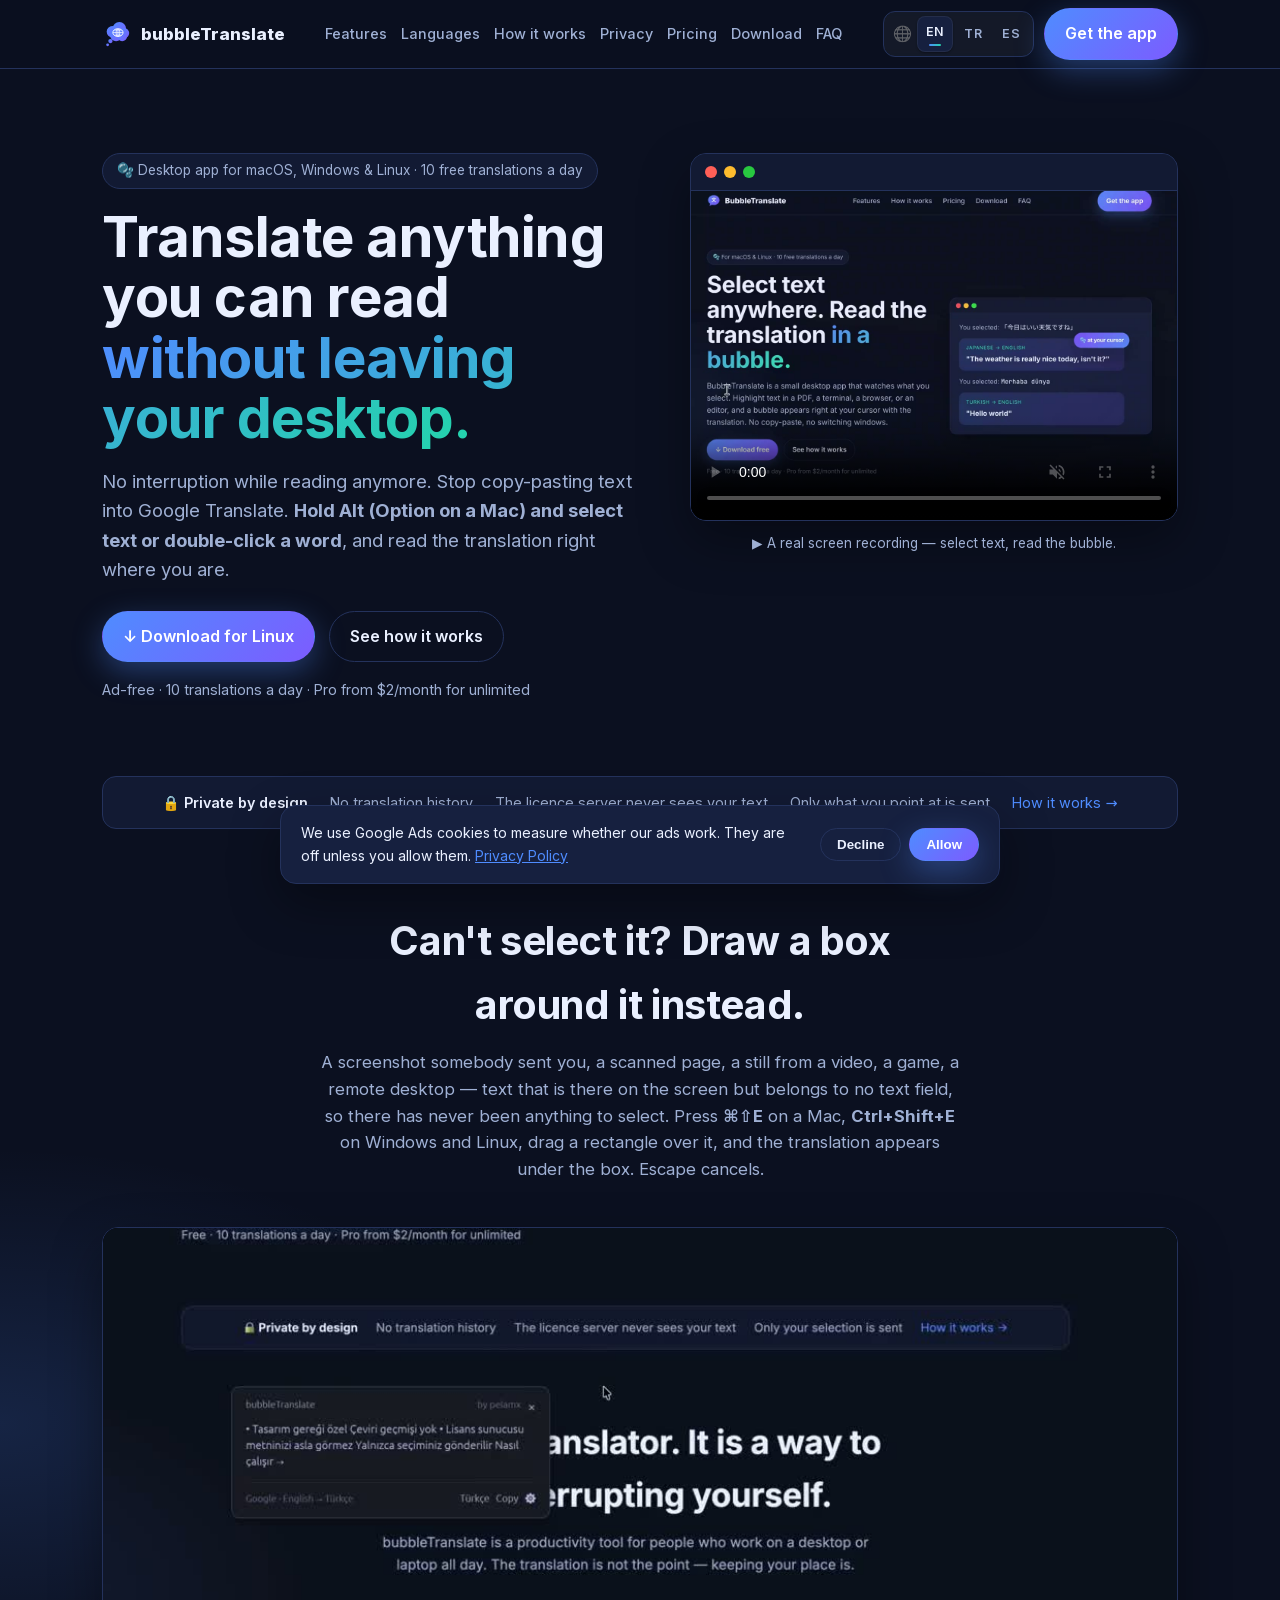
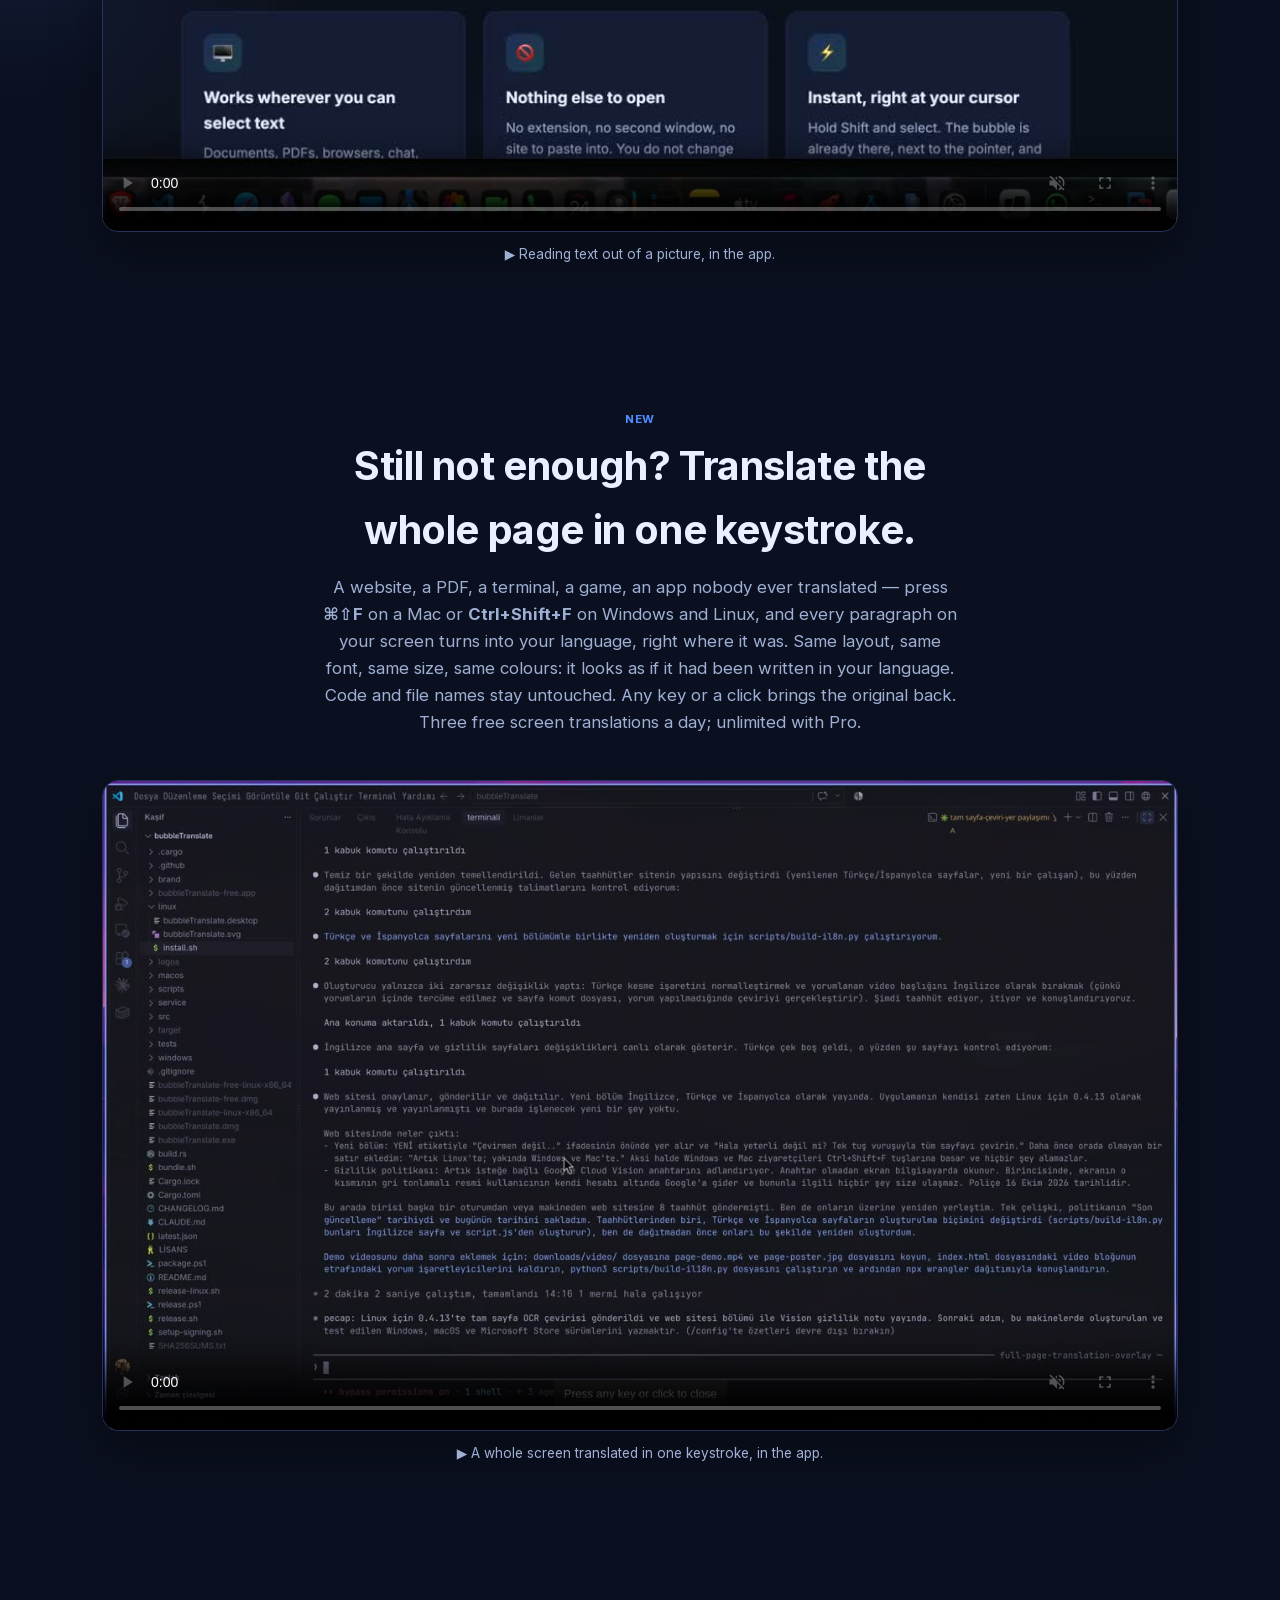
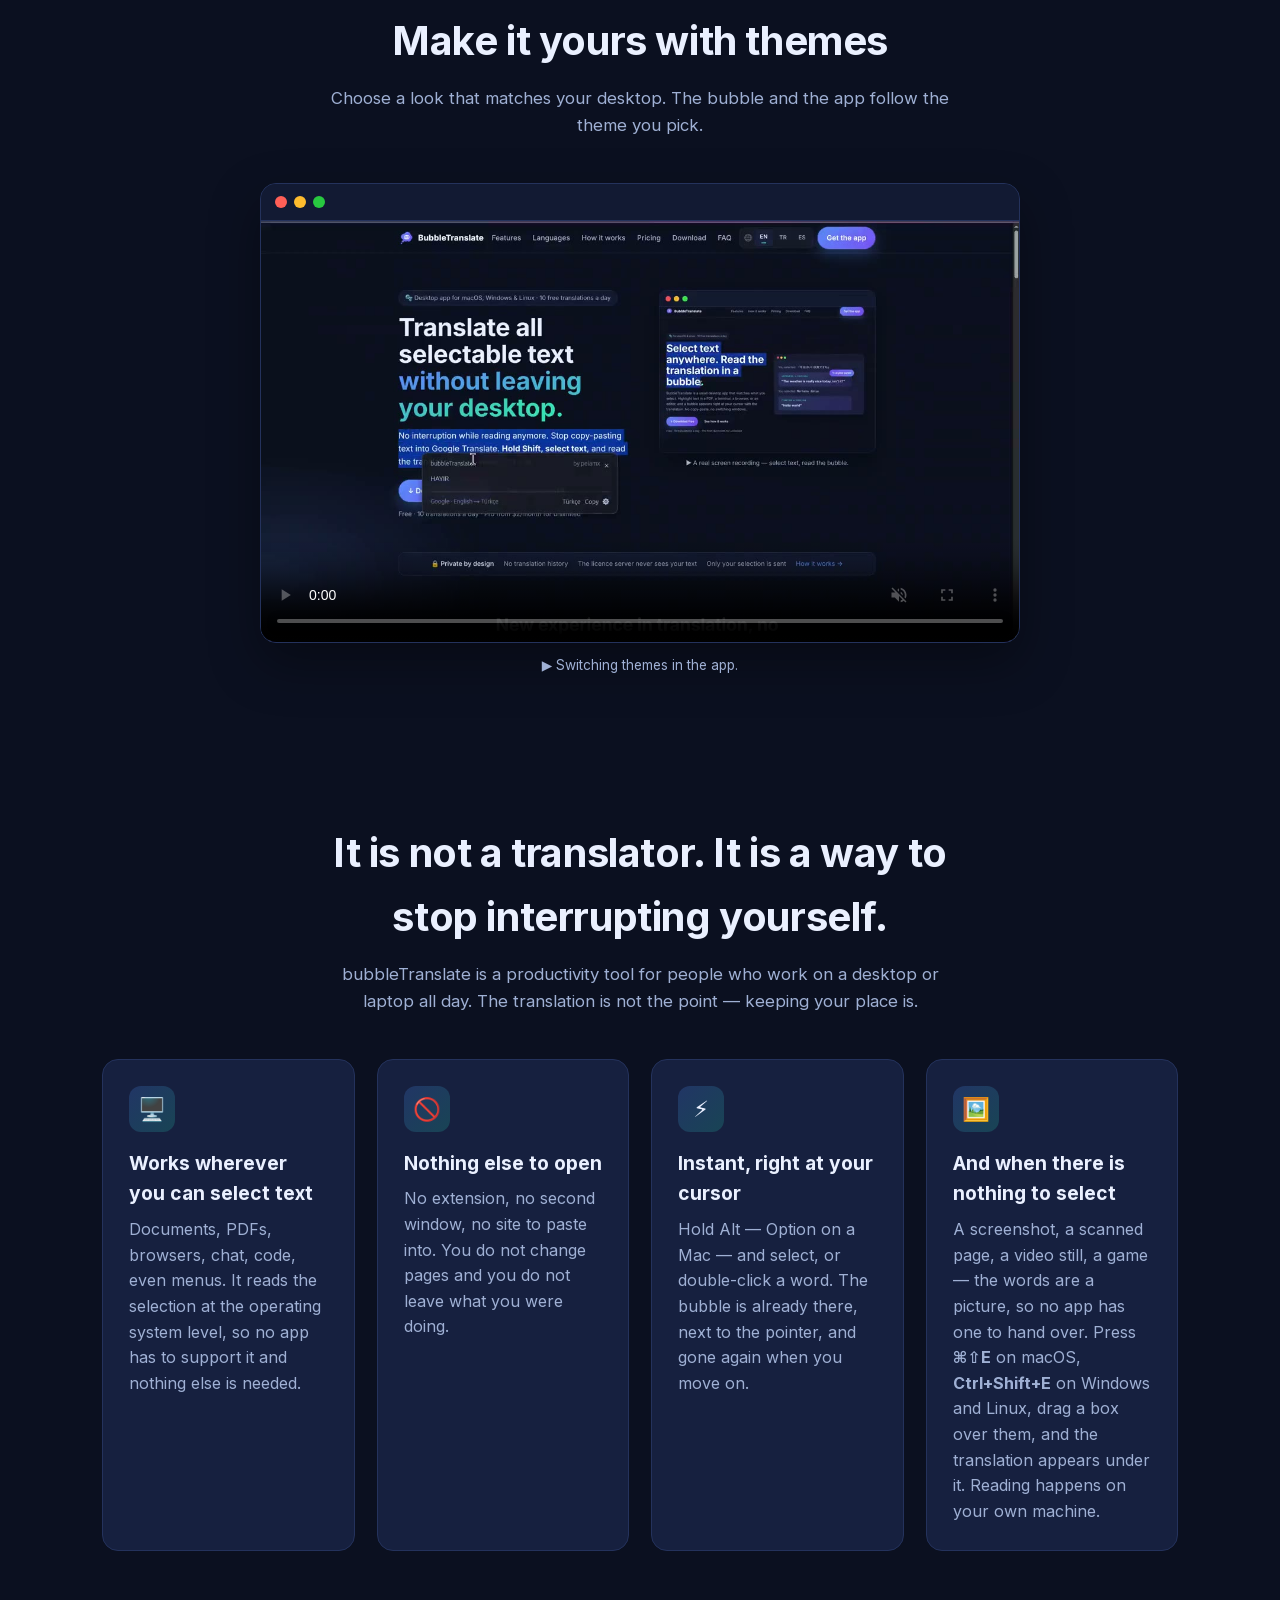
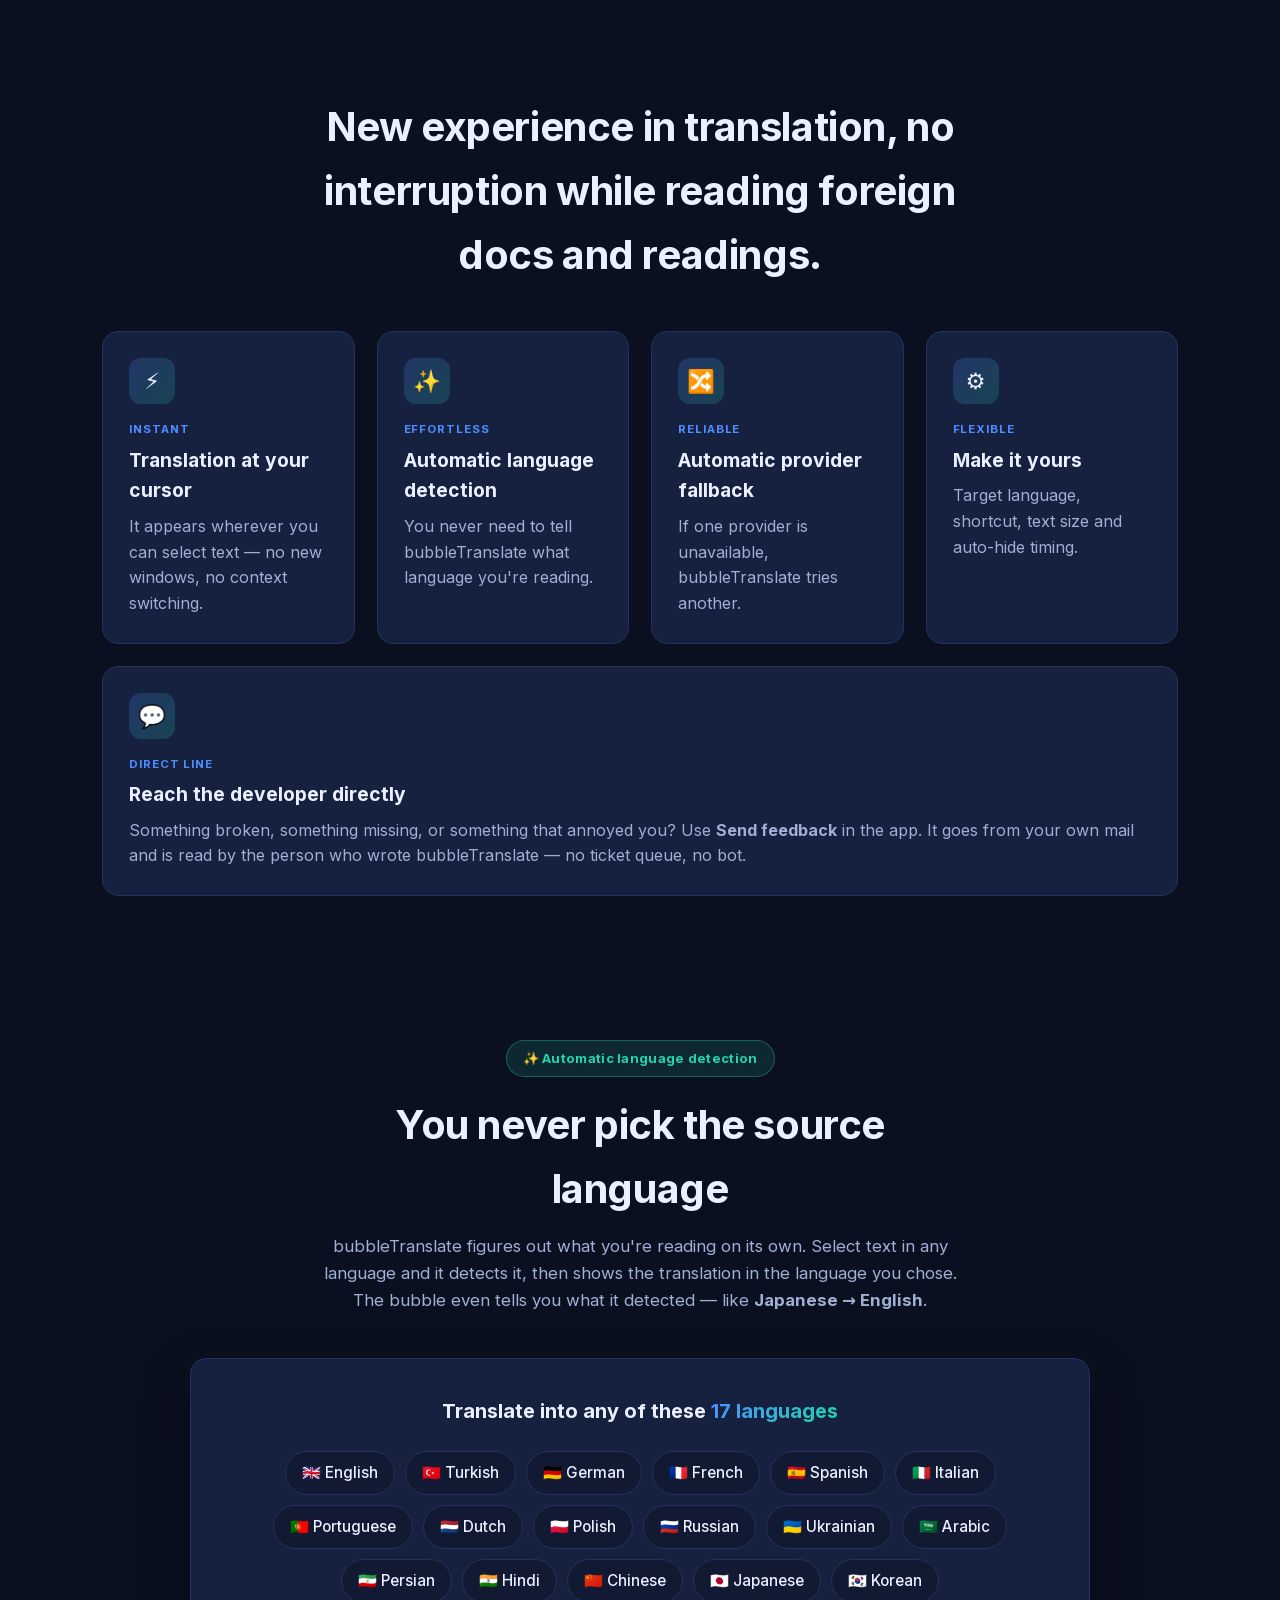
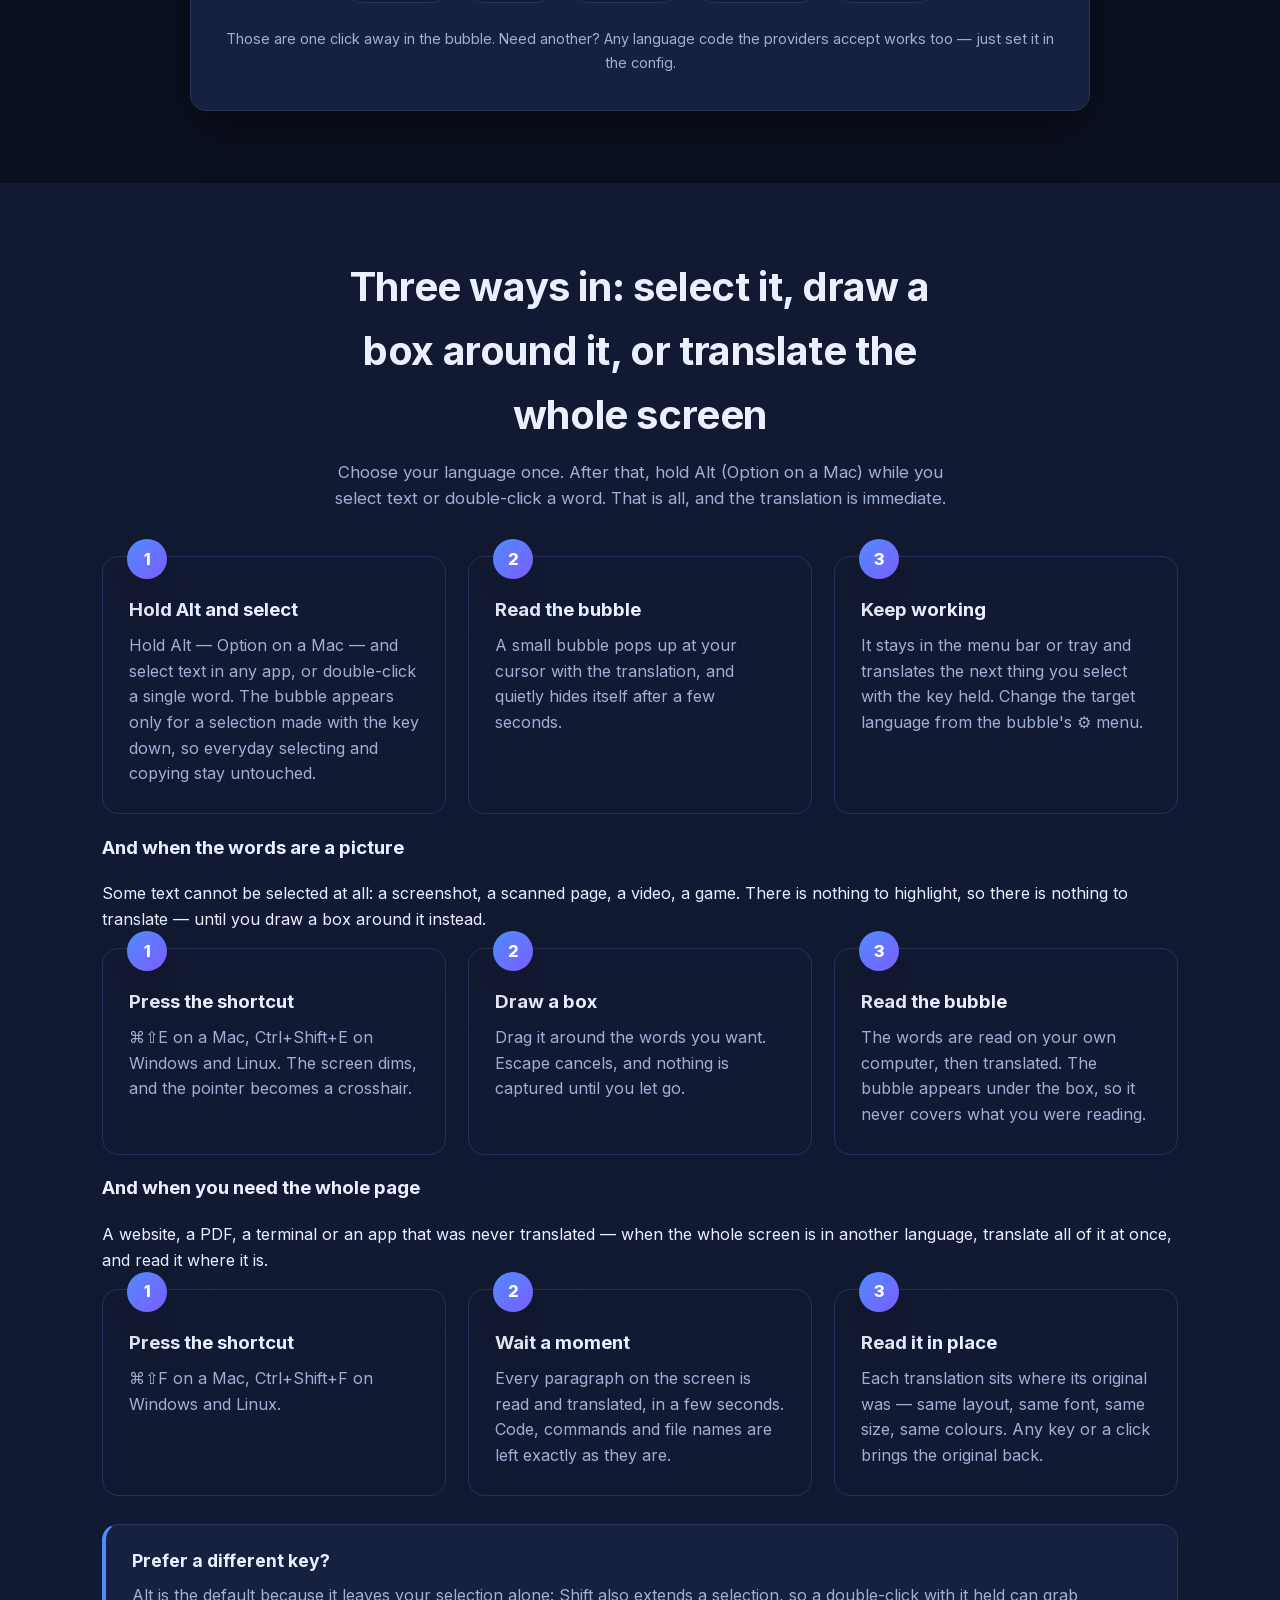
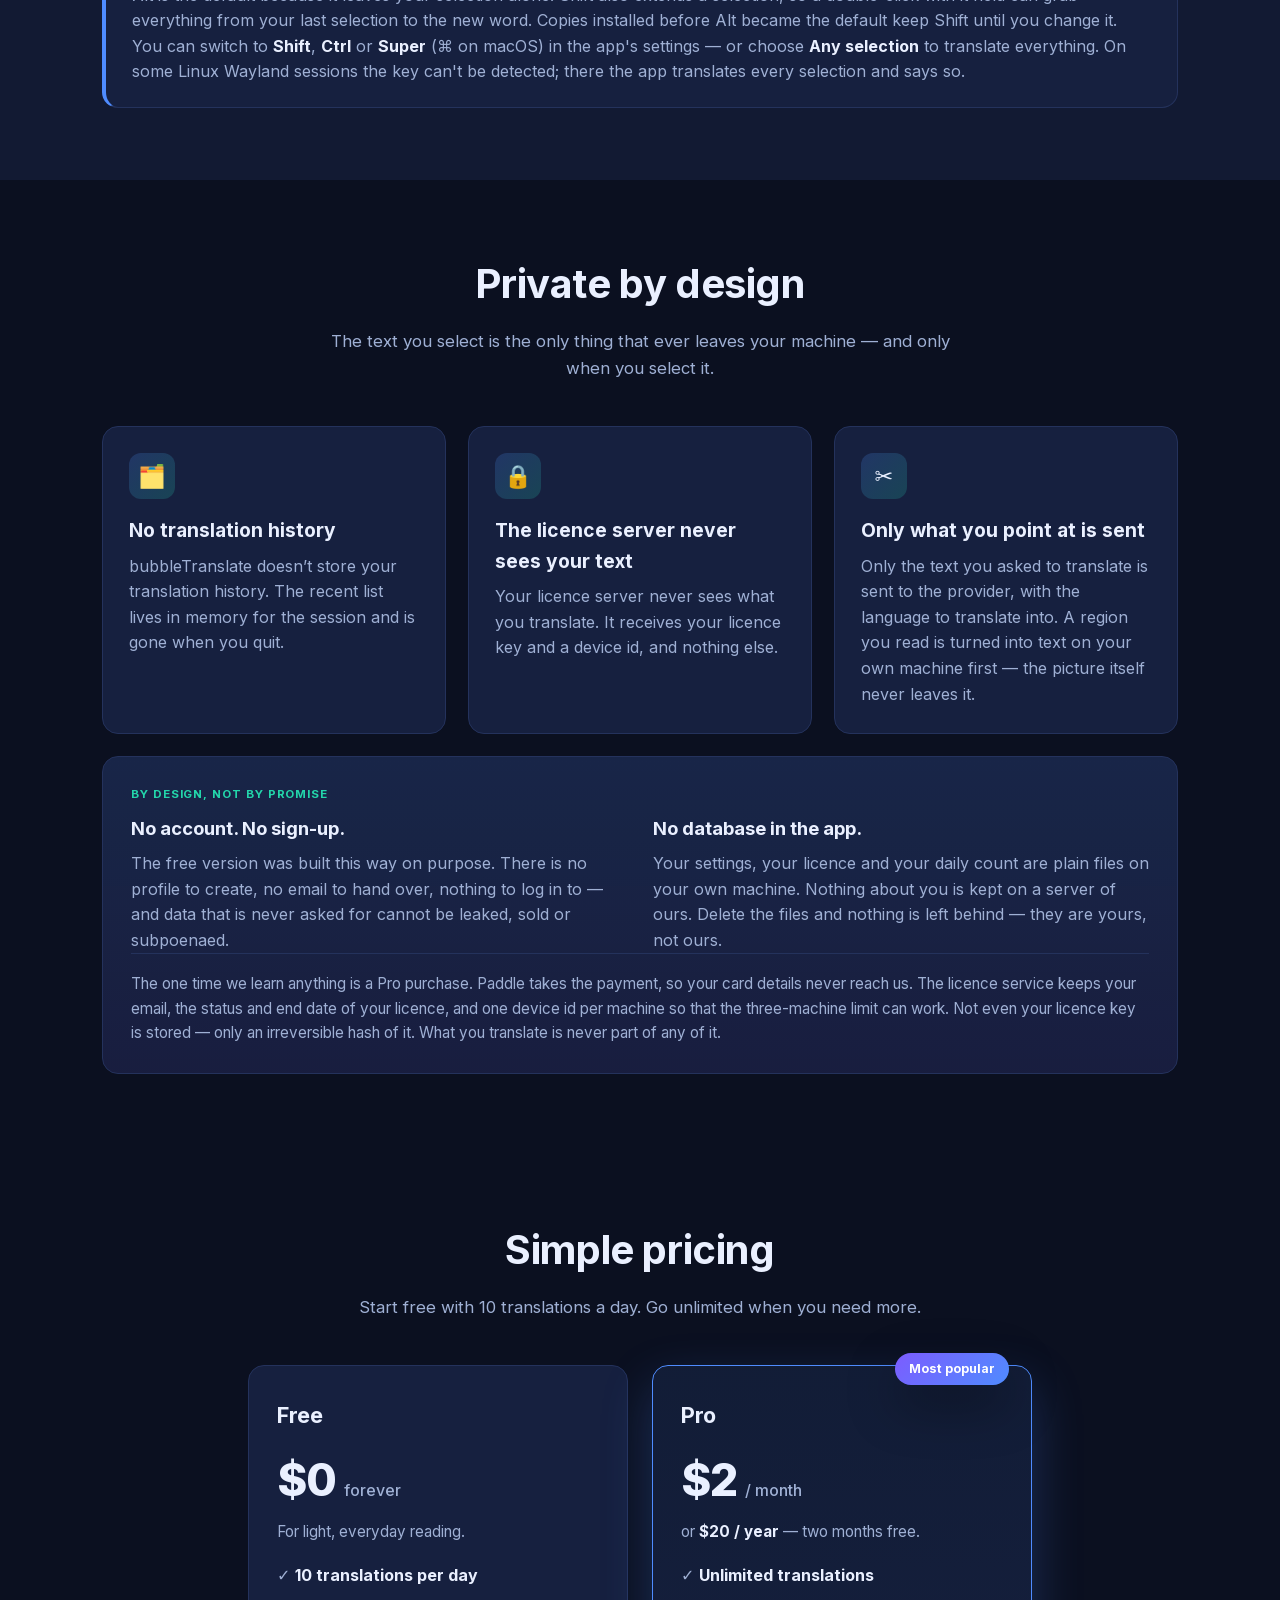
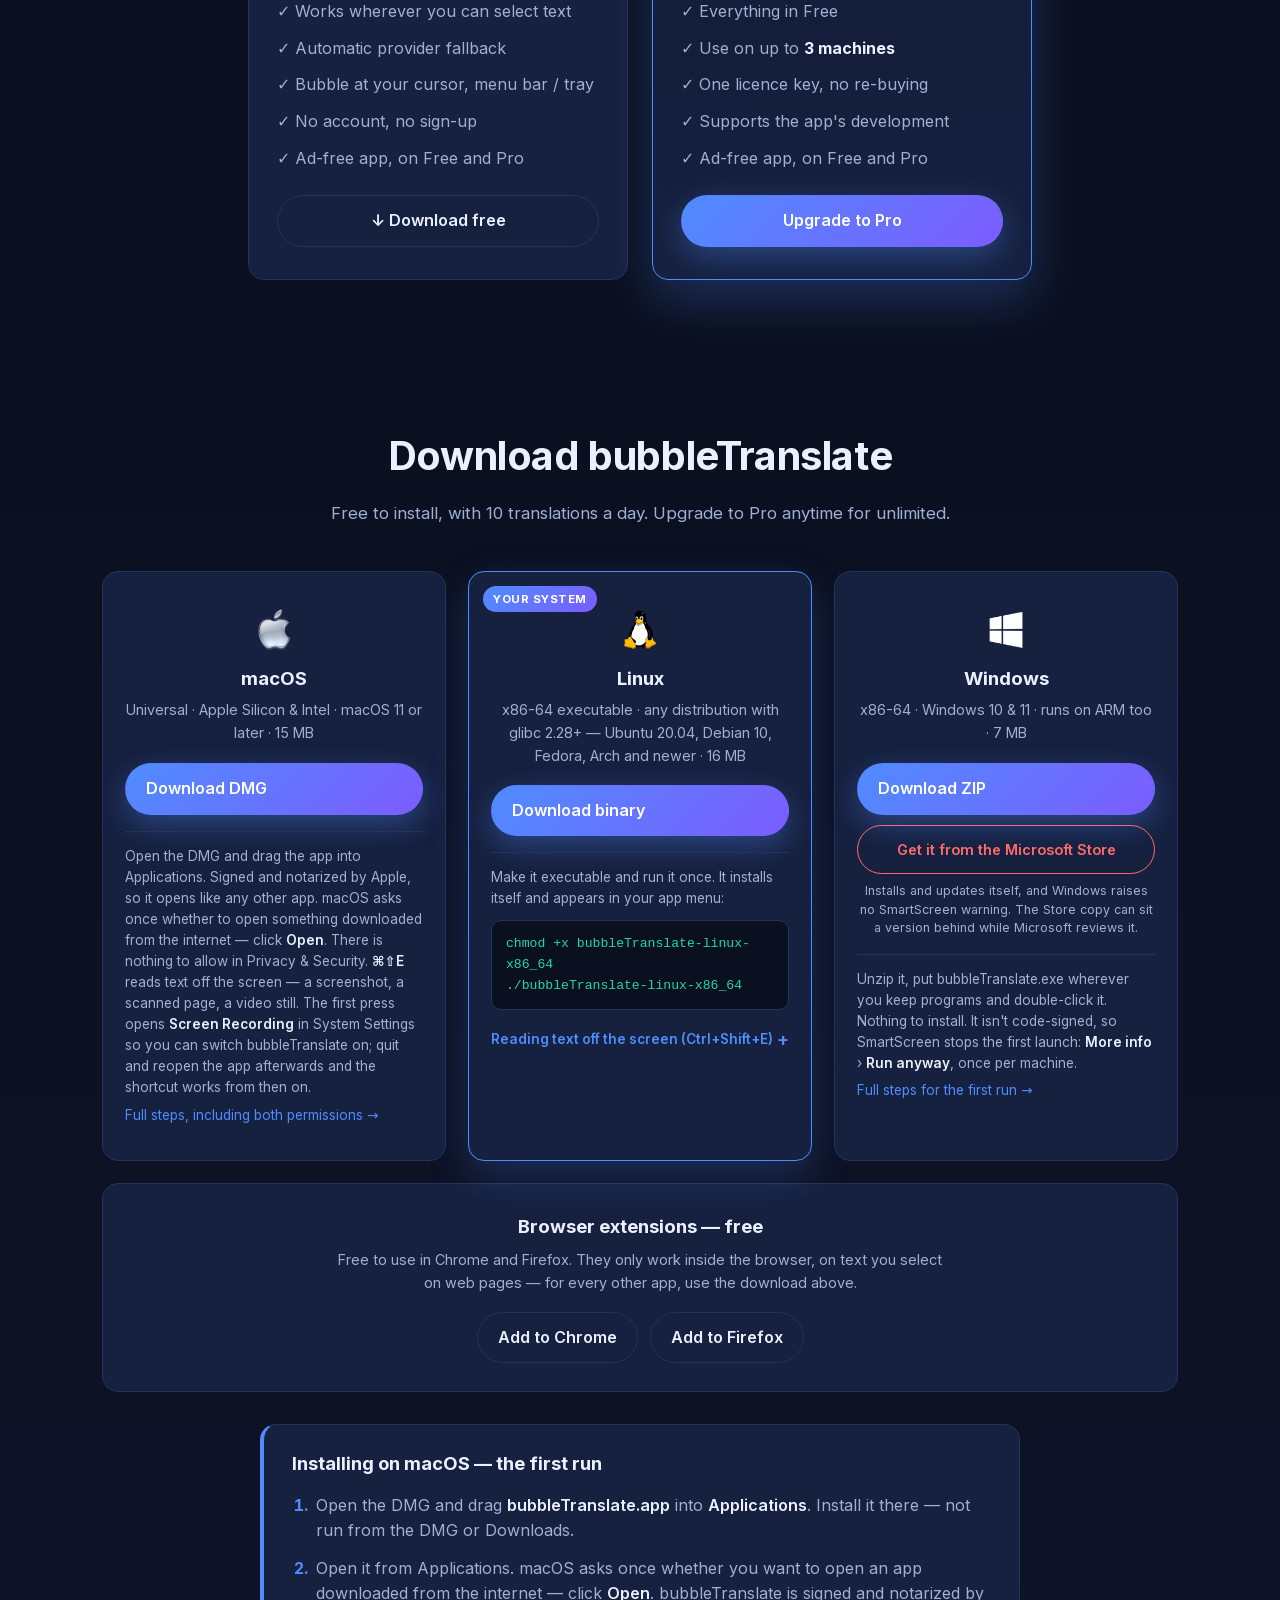
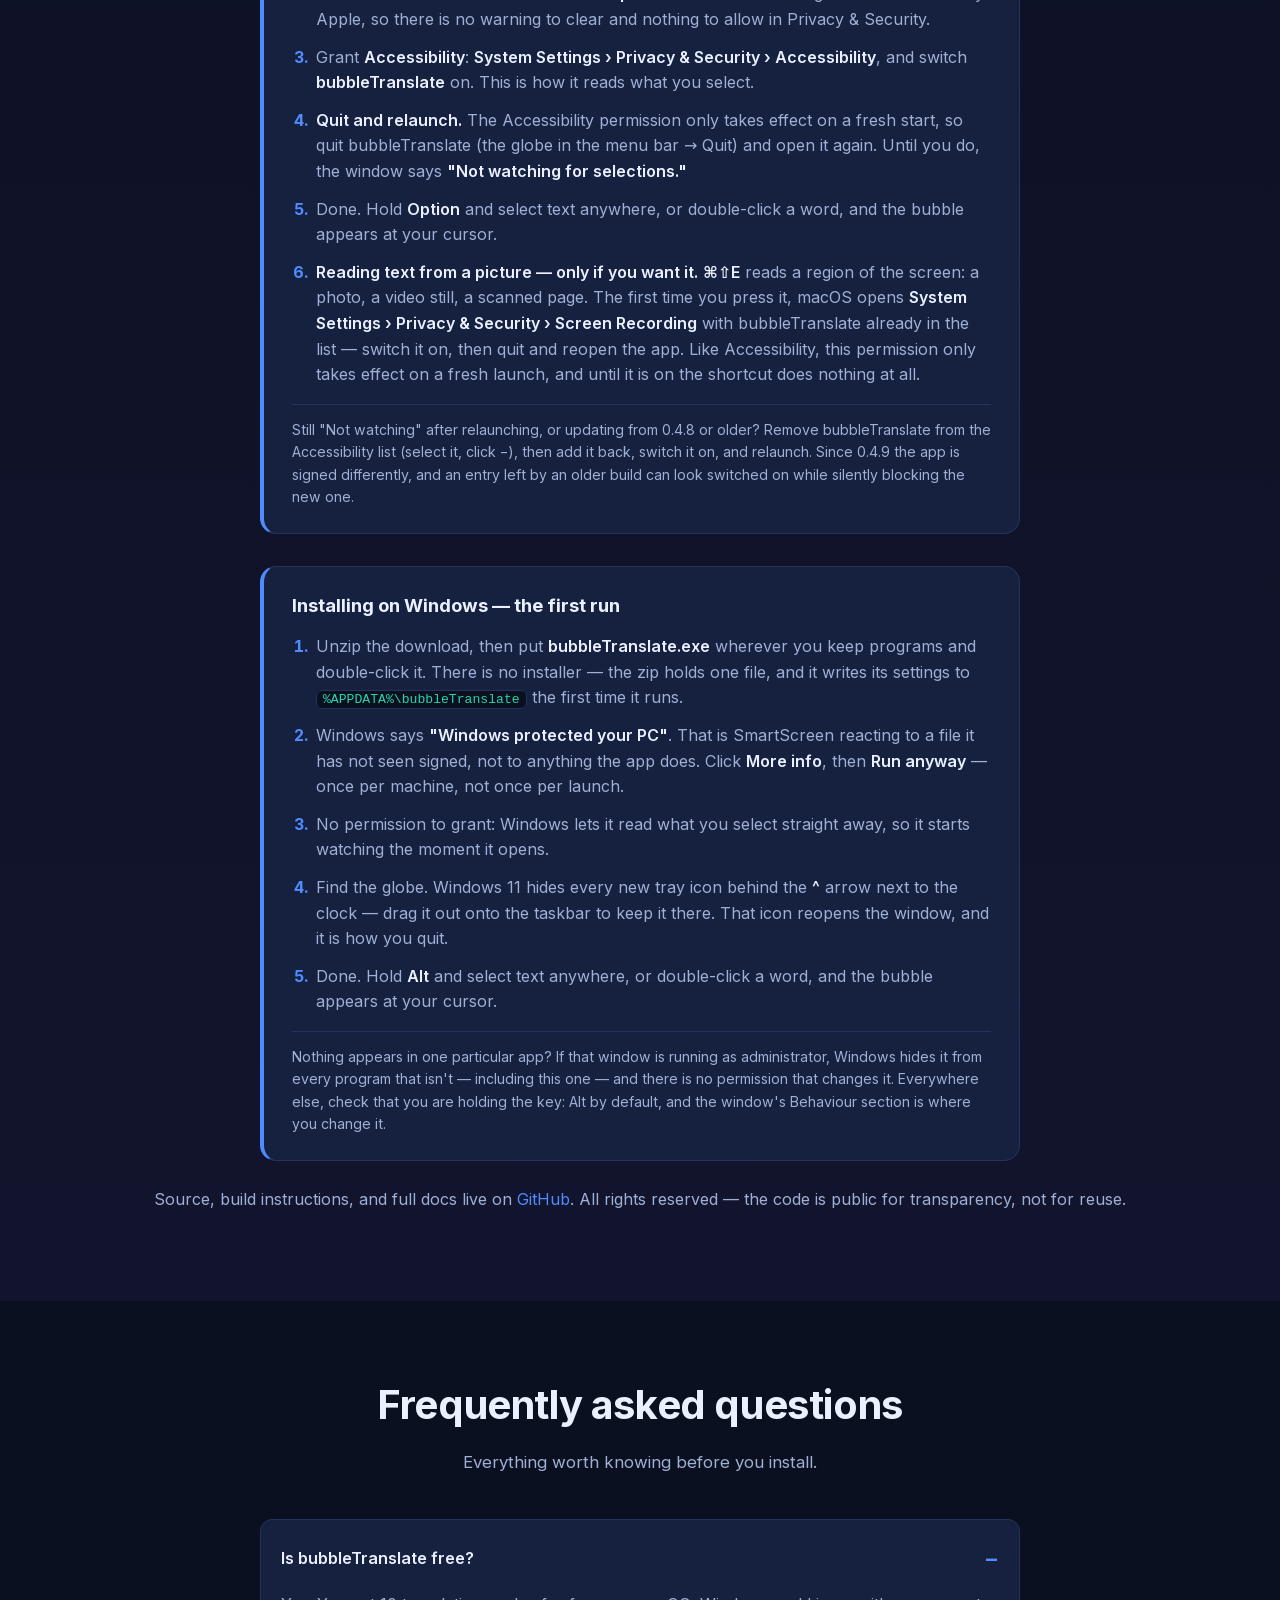
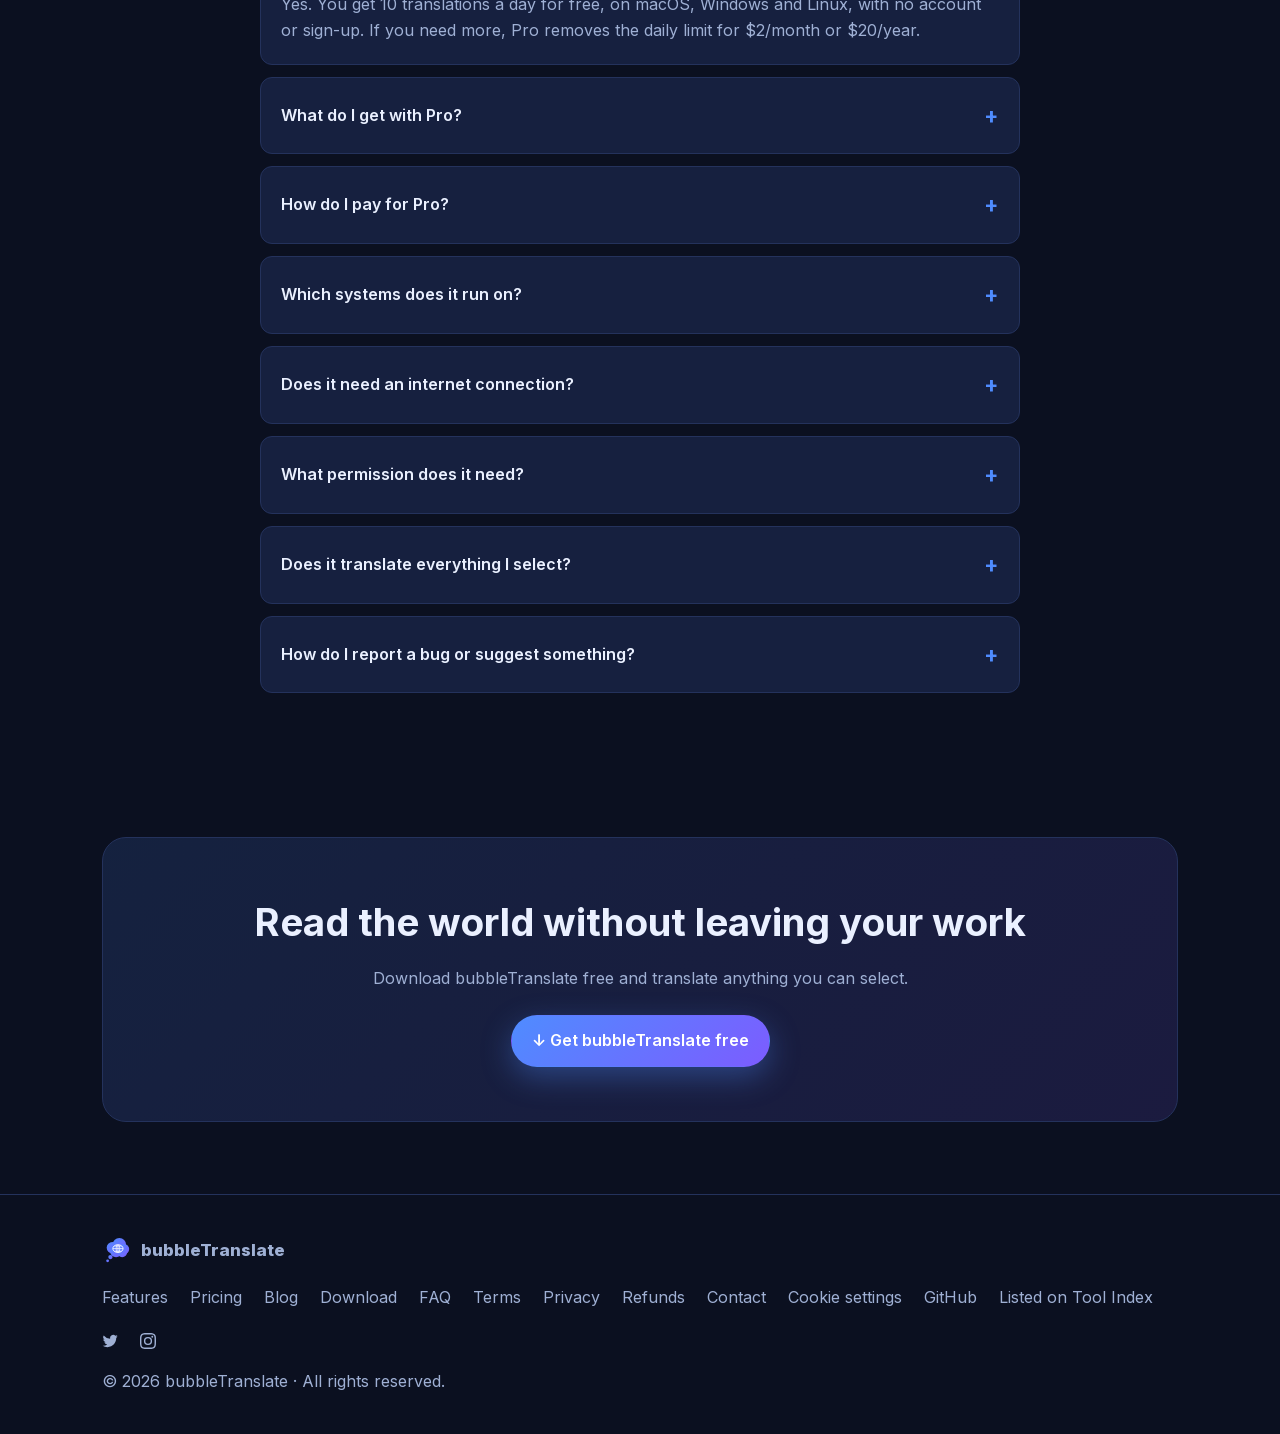
==== index.html @ 1b720a83 "Hold AdSense until the visitor allows ad cookies AdSense loaded straight away on every page and set " ====
<!DOCTYPE html>
<html lang="en">
<head>
  <!-- Google tag (gtag.js), with Consent Mode v2: everything denied until the visitor allows it (consent.js). -->
  <script>
    window.dataLayer = window.dataLayer || [];
    function gtag(){dataLayer.push(arguments);}
    gtag('consent', 'default', {
      ad_storage: 'denied',
      ad_user_data: 'denied',
      ad_personalization: 'denied',
      analytics_storage: 'denied',
      wait_for_update: 500
    });
    try {
      if (/(?:^|; )bt_consent=granted(?:;|$)/.test(document.cookie) ||
          localStorage.getItem('bt-consent') === 'granted') {
        gtag('consent', 'update', {
          ad_storage: 'granted',
          ad_user_data: 'granted',
          ad_personalization: 'granted',
          analytics_storage: 'granted'
        });
      }
    } catch (e) {}
    gtag('set', 'ads_data_redaction', true);
    gtag('js', new Date());
    gtag('config', 'AW-18451580938');
  </script>
  <script async src="https://www.googletagmanager.com/gtag/js?id=AW-18451580938"></script>
  <!-- Google Tag Manager. After the consent defaults above, so its tags start out denied too. -->
  <script>(function(w,d,s,l,i){w[l]=w[l]||[];w[l].push({'gtm.start':
  new Date().getTime(),event:'gtm.js'});var f=d.getElementsByTagName(s)[0],
  j=d.createElement(s),dl=l!='dataLayer'?'&l='+l:'';j.async=true;j.src=
  'https://www.googletagmanager.com/gtm.js?id='+i+dl;f.parentNode.insertBefore(j,f);
  })(window,document,'script','dataLayer','GTM-MLKTRCKQ');</script>
  <!-- End Google Tag Manager -->
  <meta charset="UTF-8">
  <meta name="viewport" content="width=device-width, initial-scale=1.0">
  <title>bubbleTranslate — Translate all selectable text without leaving your desktop</title>
  <meta name="description" content="bubbleTranslate is a lightweight desktop app for macOS, Windows and Linux. Select text in any app and a bubble appears at your cursor with the translation. 10 free translations a day; go unlimited with Pro from $2/month.">
  <meta name="theme-color" content="#0b1020">
  <meta property="og:title" content="bubbleTranslate — Translate all selectable text without leaving your desktop">
  <meta property="og:description" content="A desktop app for macOS, Windows and Linux. Select text in any app and a bubble appears at your cursor with the translation. 10 free a day, Pro from $2/month.">
  <meta property="og:type" content="website">
  <link rel="icon" type="image/svg+xml" href="favicon.svg">
  <link rel="preload" href="/fonts/inter-latin.woff2" as="font" type="font/woff2" crossorigin>
  <link rel="stylesheet" href="styles.css?v=20261020-extensions">
  <link rel="canonical" href="https://bubbletranslate.app/">
  <link rel="alternate" hreflang="en" href="https://bubbletranslate.app/">
  <link rel="alternate" hreflang="tr" href="https://bubbletranslate.app/tr/">
  <link rel="alternate" hreflang="es" href="https://bubbletranslate.app/es/">
  <link rel="alternate" hreflang="x-default" href="https://bubbletranslate.app/">
  <meta property="og:url" content="https://bubbletranslate.app/">
  <meta property="og:site_name" content="bubbleTranslate">
  <meta property="og:locale" content="en">
  <meta property="og:image" content="https://bubbletranslate.app/downloads/video/poster.jpg">
  <meta property="og:image:alt" content="bubbleTranslate showing a translation bubble at the cursor">
  <meta name="twitter:card" content="summary_large_image">
  <meta name="twitter:site" content="@bubbletr4nslate">
  <meta name="twitter:creator" content="@bubbletr4nslate">
  <meta name="twitter:image" content="https://bubbletranslate.app/downloads/video/poster.jpg">
  <script type="application/ld+json">
  {
    "@context": "https://schema.org",
    "@type": "SoftwareApplication",
    "name": "bubbleTranslate",
    "applicationCategory": "UtilitiesApplication",
    "operatingSystem": "macOS, Windows, Linux",
    "url": "https://bubbletranslate.app/",
    "downloadUrl": "https://bubbletranslate.app/#download",
    "softwareHelp": "https://github.com/pelamx/bubbleTranslate",
    "description": "Select text in any app and a bubble appears at your cursor with the translation. 10 free translations a day; go unlimited with Pro.",
    "offers": [
      { "@type": "Offer", "price": "0", "priceCurrency": "USD", "name": "Free" },
      { "@type": "Offer", "price": "2", "priceCurrency": "USD", "name": "Pro (monthly)" },
      { "@type": "Offer", "price": "20", "priceCurrency": "USD", "name": "Pro (yearly)" }
    ]
  }
  </script>
  <!-- AdSense requests nothing until consent.js says consent was given:
       unpaused, it sets Google's ad cookie before anyone is asked. -->
  <script>(window.adsbygoogle = window.adsbygoogle || []).pauseAdRequests = 1;</script>
  <script async src="https://pagead2.googlesyndication.com/pagead/js/adsbygoogle.js?client=ca-pub-4957515354749245"
     crossorigin="anonymous"></script>
</head>
<body>
  <!-- Google Tag Manager (noscript) -->
  <noscript><iframe src="https://www.googletagmanager.com/ns.html?id=GTM-MLKTRCKQ"
  height="0" width="0" style="display:none;visibility:hidden"></iframe></noscript>
  <!-- End Google Tag Manager (noscript) -->
  <header class="site">
    <div class="container nav">
      <a class="brand" href="#top">
        <img class="logo" src="favicon.svg" alt="bubbleTranslate logo">
        bubbleTranslate
      </a>
      <nav class="nav-links" id="navLinks">
        <a href="#features" data-i18n="nav.features">Features</a>
        <a href="#languages" data-i18n="nav.languages">Languages</a>
        <a href="#how" data-i18n="nav.how">How it works</a>
        <a href="#privacy" data-i18n="nav.privacy">Privacy</a>
        <a href="pricing" data-i18n="nav.pricing">Pricing</a>
        <a class="nav-mobile-only" href="/blog" data-i18n="nav.blog">Blog</a>
        <a href="#download" data-i18n="nav.download">Download</a>
        <a href="#faq" data-i18n="nav.faq">FAQ</a>
      </nav>
      <div class="nav-cta">
        <div class="lang-switch" id="langSwitch" role="group" aria-label="Language">
          <span class="lang-globe" aria-hidden="true">🌐</span>
          <button type="button" data-lang="en">EN</button>
          <button type="button" data-lang="tr">TR</button>
          <button type="button" data-lang="es">ES</button>
        </div>
        <a class="btn btn-primary" href="#download" data-i18n="nav.cta">Get the app</a>
        <button class="menu-btn" id="menuBtn" aria-label="Toggle menu">☰</button>
      </div>
    </div>
  </header>

  <main id="top">
    <!-- Hero -->
    <section class="hero">
      <div class="container hero-grid">
        <div>
          <span class="pill" data-i18n="hero.pill">🫧 Desktop app for macOS, Windows &amp; Linux · 10 free translations a day</span>
          <h1 data-i18n="hero.h1">Translate anything you can read <span class="grad">without leaving your desktop.</span></h1>
          <p class="lead" data-i18n="hero.lead">No interruption while reading anymore. Stop copy-pasting text into Google Translate. <b>Hold Alt (Option on a Mac) and select text or double-click a word</b>, and read the translation right where you are.</p>
          <div class="hero-actions">
            <a class="btn btn-primary" id="heroDownload" href="#download" data-i18n="hero.dlfree">↓ Download free</a>
            <a class="btn btn-ghost" href="#how" data-i18n="hero.see">See how it works</a>
          </div>
          <p class="hero-note" data-i18n="hero.note">Ad-free · 10 translations a day · Pro from $2/month for unlimited</p>
        </div>
        <div class="mockup">
          <div class="video-frame">
            <div class="window-bar"><span class="dot r"></span><span class="dot y"></span><span class="dot g"></span></div>
            <video
              class="demo-video"
              controls
              autoplay
              muted
              loop
              playsinline
              preload="metadata"
              poster="downloads/video/poster.jpg">
              <source src="downloads/video/bubbleTranslate-demo.mp4" type="video/mp4">
              Your browser can't play this video.
              <a href="downloads/video/bubbleTranslate-demo.mp4">Download the demo instead.</a>
            </video>
          </div>
          <p class="video-caption" data-i18n="video.caption">▶ A real screen recording — select text, read the bubble.</p>
        </div>
      </div>
    </section>

    <!-- Privacy, said once directly under the hero. The detail section is most
         of a page away, and a reader deciding whether to download a thing that
         watches their selections is deciding it here, not down there. -->
    <section class="trust">
      <div class="container">
        <a class="trust-row" href="#privacy">
          <span class="trust-lead" data-i18n="trust.lead">🔒 Private by design</span>
          <span data-i18n="trust.1">No translation history</span>
          <span data-i18n="trust.2">The licence server never sees your text</span>
          <span data-i18n="trust.3">Only your selection is sent</span>
          <span class="trust-more" data-i18n="trust.more">How it works →</span>
        </a>
      </div>
    </section>

    <!-- The gesture for text that cannot be selected. Directly under the
         privacy row because it is the one feature that reads the screen, and
         somebody who has just been told what this app does with their data is
         owed that straight away rather than nine sections later. -->
    <section id="ocr">
      <div class="container">
        <div class="section-head">
          <h2 data-i18n="how.ocr.h3">Can't select it? Draw a box around it instead.</h2>
          <p data-i18n="how.ocr.p">A screenshot somebody sent you, a scanned page, a still from a video, a game, a remote desktop — text that is there on the screen but belongs to no text field, so there has never been anything to select. Press <b>⌘⇧E</b> on a Mac, <b>Ctrl+Shift+E</b> on Windows and Linux, drag a rectangle over it, and the translation appears under the box. Escape cancels.</p>
        </div>
        <div class="how-ocr">
          <div class="video-frame">
            <video
              class="demo-video"
              controls
              autoplay
              muted
              loop
              playsinline
              preload="metadata"
              poster="downloads/video/ocr-poster.jpg">
              <source src="downloads/video/ocr-demo.mp4" type="video/mp4">
              Your browser can't play this video.
              <a href="downloads/video/ocr-demo.mp4">Download the demo instead.</a>
            </video>
          </div>
          <p class="video-caption" data-i18n="how.ocr.caption">▶ Reading text out of a picture, in the app.</p>
        </div>
      </div>
    </section>

    <!-- The whole screen at once, Ctrl+Shift+F. Right after the box, because
         it is the same idea taken to the whole page. -->
    <section id="page">
      <div class="container">
        <div class="section-head">
          <p class="kicker" data-i18n="page.kicker">New</p>
          <h2 data-i18n="page.h2">Still not enough? Translate the whole page in one keystroke.</h2>
          <p data-i18n="page.p">A website, a PDF, a terminal, a game, an app nobody ever translated — press <b>⌘⇧F</b> on a Mac or <b>Ctrl+Shift+F</b> on Windows and Linux, and every paragraph on your screen turns into your language, right where it was. Same layout, same font, same size, same colours: it looks as if it had been written in your language. Code and file names stay untouched. Any key or a click brings the original back. Three free screen translations a day; unlimited with Pro.</p>
        </div>
        <div class="how-ocr">
          <div class="video-frame">
            <video
              class="demo-video"
              controls
              autoplay
              muted
              loop
              playsinline
              preload="metadata"
              poster="/downloads/video/page-poster.jpg">
              <source src="/downloads/video/page-demo.mp4" type="video/mp4">
              <a href="/downloads/video/page-demo.mp4">Download the demo instead.</a>
            </video>
          </div>
          <p class="video-caption" data-i18n="page.caption">▶ A whole screen translated in one keystroke, in the app.</p>
        </div>
      </div>
    </section>

    <!-- Themes -->
    <section id="themes">
      <div class="container">
        <div class="section-head">
          <h2 data-i18n="themes.head.h2">Make it yours with themes</h2>
          <p data-i18n="themes.head.p">Choose a look that matches your desktop. The bubble and the app follow the theme you pick.</p>
        </div>
        <div class="theme-preview">
          <div class="video-frame">
            <div class="window-bar"><span class="dot r"></span><span class="dot y"></span><span class="dot g"></span></div>
            <video
              class="demo-video"
              controls
              autoplay
              muted
              loop
              playsinline
              preload="metadata"
              poster="downloads/video/theme-poster.jpg">
              <source src="downloads/video/theme-demo.mp4" type="video/mp4">
              Your browser can't play this video.
              <a href="downloads/video/theme-demo.mp4">Download the demo instead.</a>
            </video>
          </div>
          <p class="video-caption" data-i18n="themes.caption">▶ Switching themes in the app.</p>
        </div>
      </div>
    </section>

    <!-- What this is, said plainly and early. People arrive assuming "another
         translator" and price it against a free website; the thing being sold
         is the interruption that does not happen. Positioned right after the
         privacy row, before any feature list, because it is the frame the rest
         of the page is read through. -->
    <section id="what" class="what">
      <div class="container">
        <div class="section-head">
          <h2 data-i18n="what.h2">It is not a translator. It is a way to stop interrupting yourself.</h2>
          <p data-i18n="what.p">bubbleTranslate is a productivity tool for people who work on a desktop or laptop all day. The translation is not the point — keeping your place is.</p>
        </div>
        <div class="grid-4">
          <div class="card"><div class="icon">🖥️</div><h3 data-i18n="what.1.h3">Works wherever you can select text</h3><p data-i18n="what.1.p">Documents, PDFs, browsers, chat, code, even menus. It reads the selection at the operating system level, so no app has to support it and nothing else is needed.</p></div>
          <div class="card"><div class="icon">🚫</div><h3 data-i18n="what.2.h3">Nothing else to open</h3><p data-i18n="what.2.p">No extension, no second window, no site to paste into. You do not change pages and you do not leave what you were doing.</p></div>
          <div class="card"><div class="icon">⚡</div><h3 data-i18n="what.3.h3">Instant, right at your cursor</h3><p data-i18n="what.3.p">Hold Alt — Option on a Mac — and select, or double-click a word. The bubble is already there, next to the pointer, and gone again when you move on.</p></div>
          <div class="card"><div class="icon">🖼️</div><h3 data-i18n="what.4.h3">And when there is nothing to select</h3><p data-i18n="what.4.p">A screenshot, a scanned page, a video still, a game — the words are a picture, so no app has one to hand over. Press <b>⌘⇧E</b> on macOS, <b>Ctrl+Shift+E</b> on Windows and Linux, drag a box over them, and the translation appears under it. Reading happens on your own machine.</p></div>
        </div>
      </div>
    </section>

    <!-- Features -->
    <section id="features">
      <div class="container">
        <div class="section-head">
          <h2 data-i18n="feat.head.h2">New experience in translation, no interruption while reading foreign docs and readings.</h2>
        </div>
        <div class="grid-4">
          <div class="card"><div class="icon">⚡</div><p class="kicker" data-i18n="feat.1.kicker">Instant</p><h3 data-i18n="feat.1.h3">Translation at your cursor</h3><p data-i18n="feat.1.p">It appears wherever you can select text — no new windows, no context switching.</p></div>
          <div class="card"><div class="icon">✨</div><p class="kicker" data-i18n="feat.2.kicker">Effortless</p><h3 data-i18n="feat.2.h3">Automatic language detection</h3><p data-i18n="feat.2.p">You never need to tell bubbleTranslate what language you're reading.</p></div>
          <div class="card"><div class="icon">🔀</div><p class="kicker" data-i18n="feat.3.kicker">Reliable</p><h3 data-i18n="feat.3.h3">Automatic provider fallback</h3><p data-i18n="feat.3.p">If one provider is unavailable, bubbleTranslate tries another.</p></div>
          <div class="card"><div class="icon">⚙️</div><p class="kicker" data-i18n="feat.4.kicker">Flexible</p><h3 data-i18n="feat.4.h3">Make it yours</h3><p data-i18n="feat.4.p">Target language, shortcut, text size and auto-hide timing.</p></div>
          <div class="card" style="grid-column: 1 / -1"><div class="icon">💬</div><p class="kicker" data-i18n="feat.5.kicker">Direct line</p><h3 data-i18n="feat.5.h3">Reach the developer directly</h3><p data-i18n="feat.5.p">Something broken, something missing, or something that annoyed you? Use <b>Send feedback</b> in the app. It goes from your own mail and is read by the person who wrote bubbleTranslate — no ticket queue, no bot.</p></div>
        </div>
      </div>
    </section>

    <!-- Languages -->
    <section id="languages">
      <div class="container">
        <div class="section-head">
          <span class="detect-badge" data-i18n="lang.badge">✨ Automatic language detection</span>
          <h2 data-i18n="lang.h2">You never pick the source language</h2>
          <p data-i18n="lang.p">bubbleTranslate figures out what you're reading on its own. Select text in any language and it detects it, then shows the translation in the language you chose. The bubble even tells you what it detected — like <b>Japanese&nbsp;→&nbsp;English</b>.</p>
        </div>

        <div class="lang-panel">
          <h3 class="lang-title" data-i18n="lang.title">Translate into any of these <span class="lang-count">17 languages</span></h3>
          <div class="lang-chips">
            <span class="lang-chip">🇬🇧 English</span>
            <span class="lang-chip">🇹🇷 Turkish</span>
            <span class="lang-chip">🇩🇪 German</span>
            <span class="lang-chip">🇫🇷 French</span>
            <span class="lang-chip">🇪🇸 Spanish</span>
            <span class="lang-chip">🇮🇹 Italian</span>
            <span class="lang-chip">🇵🇹 Portuguese</span>
            <span class="lang-chip">🇳🇱 Dutch</span>
            <span class="lang-chip">🇵🇱 Polish</span>
            <span class="lang-chip">🇷🇺 Russian</span>
            <span class="lang-chip">🇺🇦 Ukrainian</span>
            <span class="lang-chip">🇸🇦 Arabic</span>
            <span class="lang-chip">🇮🇷 Persian</span>
            <span class="lang-chip">🇮🇳 Hindi</span>
            <span class="lang-chip">🇨🇳 Chinese</span>
            <span class="lang-chip">🇯🇵 Japanese</span>
            <span class="lang-chip">🇰🇷 Korean</span>
          </div>
          <p class="lang-note" data-i18n="lang.note">Those are one click away in the bubble. Need another? Any language code the providers accept works too — just set it in the config.</p>
        </div>
      </div>
    </section>

    <!-- How it works -->
    <section id="how" style="background: var(--bg-soft);">
      <div class="container">
        <div class="section-head">
          <h2 data-i18n="how.head.h2">Three ways in: select it, draw a box around it, or translate the whole screen</h2>
          <p data-i18n="how.head.p">Choose your language once. After that, hold Alt (Option on a Mac) while you select text or double-click a word. That is all, and the translation is immediate.</p>
        </div>
        <div class="steps">
          <div class="step"><h3 data-i18n="how.1.h3">Hold Alt and select</h3><p data-i18n="how.1.p">Hold Alt — Option on a Mac — and select text in any app, or double-click a single word. The bubble appears only for a selection made with the key down, so everyday selecting and copying stay untouched.</p></div>
          <div class="step"><h3 data-i18n="how.2.h3">Read the bubble</h3><p data-i18n="how.2.p">A small bubble pops up at your cursor with the translation, and quietly hides itself after a few seconds.</p></div>
          <div class="step"><h3 data-i18n="how.3.h3">Keep working</h3><p data-i18n="how.3.p">It stays in the menu bar or tray and translates the next thing you select with the key held. Change the target language from the bubble's ⚙ menu.</p></div>
        </div>
        <div class="how-pic">
          <h3 data-i18n="how.pic.h3">And when the words are a picture</h3>
          <p data-i18n="how.pic.p">Some text cannot be selected at all: a screenshot, a scanned page, a video, a game. There is nothing to highlight, so there is nothing to translate — until you draw a box around it instead.</p>
        </div>
        <div class="steps">
          <div class="step"><h3 data-i18n="how.pic.1.h3">Press the shortcut</h3><p data-i18n="how.pic.1.p">⌘⇧E on a Mac, Ctrl+Shift+E on Windows and Linux. The screen dims, and the pointer becomes a crosshair.</p></div>
          <div class="step"><h3 data-i18n="how.pic.2.h3">Draw a box</h3><p data-i18n="how.pic.2.p">Drag it around the words you want. Escape cancels, and nothing is captured until you let go.</p></div>
          <div class="step"><h3 data-i18n="how.pic.3.h3">Read the bubble</h3><p data-i18n="how.pic.3.p">The words are read on your own computer, then translated. The bubble appears under the box, so it never covers what you were reading.</p></div>
        </div>
        <div class="how-pic">
          <h3 data-i18n="how.page.h3">And when you need the whole page</h3>
          <p data-i18n="how.page.p">A website, a PDF, a terminal or an app that was never translated — when the whole screen is in another language, translate all of it at once, and read it where it is.</p>
        </div>
        <div class="steps">
          <div class="step"><h3 data-i18n="how.page.1.h3">Press the shortcut</h3><p data-i18n="how.page.1.p">⌘⇧F on a Mac, Ctrl+Shift+F on Windows and Linux.</p></div>
          <div class="step"><h3 data-i18n="how.page.2.h3">Wait a moment</h3><p data-i18n="how.page.2.p">Every paragraph on the screen is read and translated, in a few seconds. Code, commands and file names are left exactly as they are.</p></div>
          <div class="step"><h3 data-i18n="how.page.3.h3">Read it in place</h3><p data-i18n="how.page.3.p">Each translation sits where its original was — same layout, same font, same size, same colours. Any key or a click brings the original back.</p></div>
        </div>
        <div class="how-note">
          <h3 data-i18n="how.note.h3">Prefer a different key?</h3>
          <p data-i18n="how.note.p">Alt is the default because it leaves your selection alone: Shift also extends a selection, so a double-click with it held can grab everything from your last selection to the new word. Copies installed before Alt became the default keep Shift until you change it. You can switch to <b>Shift</b>, <b>Ctrl</b> or <b>Super</b> (⌘ on macOS) in the app's settings — or choose <b>Any selection</b> to translate everything. On some Linux Wayland sessions the key can't be detected; there the app translates every selection and says so.</p>
        </div>
      </div>
    </section>

    <!-- Privacy -->
    <section id="privacy">
      <div class="container">
        <div class="section-head">
          <h2 data-i18n="priv.head.h2">Private by design</h2>
          <p data-i18n="priv.head.p">The text you select is the only thing that ever leaves your machine — and only when you select it.</p>
        </div>
        <div class="grid-3">
          <div class="card"><div class="icon">🗂️</div><h3 data-i18n="priv.1.h3">No translation history</h3><p data-i18n="priv.1.p">bubbleTranslate doesn’t store your translation history. The recent list lives in memory for the session and is gone when you quit.</p></div>
          <div class="card"><div class="icon">🔒</div><h3 data-i18n="priv.2.h3">The licence server never sees your text</h3><p data-i18n="priv.2.p">Your licence server never sees what you translate. It receives your licence key and a device id, and nothing else.</p></div>
          <div class="card"><div class="icon">✂️</div><h3 data-i18n="priv.3.h3">Only your selection is sent</h3><p data-i18n="priv.3.p">Only the selected text is sent to the translation provider, together with the language to translate into.</p></div>
        </div>
        <div class="priv-arch">
          <span class="tag" data-i18n="priv.arch.tag">By design, not by promise</span>
          <div class="priv-arch-grid">
            <div>
              <h3 data-i18n="priv.arch.1.h3">No account. No sign-up.</h3>
              <p data-i18n="priv.arch.1.p">The free version was built this way on purpose. There is no profile to create, no email to hand over, nothing to log in to — and data that is never asked for cannot be leaked, sold or subpoenaed.</p>
            </div>
            <div>
              <h3 data-i18n="priv.arch.2.h3">No database in the app.</h3>
              <p data-i18n="priv.arch.2.p">Your settings, your licence and your daily count are plain files on your own machine. Nothing about you is kept on a server of ours. Delete the files and nothing is left behind — they are yours, not ours.</p>
            </div>
          </div>
          <p class="priv-arch-foot" data-i18n="priv.arch.foot">The one time we learn anything is a Pro purchase. Paddle takes the payment, so your card details never reach us. The licence service keeps your email, the status and end date of your licence, and one device id per machine so that the three-machine limit can work. Not even your licence key is stored — only an irreversible hash of it. What you translate is never part of any of it.</p>
        </div>
      </div>
    </section>

    <!-- Pricing -->
    <section id="pricing">
      <div class="container">
        <div class="section-head">
          <h2 data-i18n="price.head.h2">Simple pricing</h2>
          <p data-i18n="price.head.p">Start free with 10 translations a day. Go unlimited when you need more.</p>
        </div>
        <div class="pricing">
          <div class="price-card">
            <h3 data-i18n="price.free.h3">Free</h3>
            <div class="price"><span class="amount">$0</span><span class="per" data-i18n="price.free.per">forever</span></div>
            <p class="price-tag" data-i18n="price.free.tag">For light, everyday reading.</p>
            <ul class="plan-list">
              <li data-i18n="price.free.1">✓ <b>10 translations per day</b></li>
              <li data-i18n="price.free.2">✓ Works wherever you can select text</li>
              <li data-i18n="price.free.3">✓ Automatic provider fallback</li>
              <li data-i18n="price.free.4">✓ Bubble at your cursor, menu bar / tray</li>
              <li data-i18n="price.free.5">✓ No account, no sign-up</li>
              <li data-i18n="price.adfree">✓ Ad-free app, on Free and Pro</li>
            </ul>
            <a class="btn btn-ghost plan-cta" href="#download" data-i18n="price.free.cta">↓ Download free</a>
          </div>

          <div class="price-card featured">
            <div class="ribbon" data-i18n="price.pro.ribbon">Most popular</div>
            <h3 data-i18n="price.pro.h3">Pro</h3>
            <div class="price"><span class="amount">$2</span><span class="per" data-i18n="price.pro.per">/ month</span></div>
            <p class="price-tag" data-i18n="price.pro.tag">or <b>$20 / year</b> — two months free.</p>
            <ul class="plan-list">
              <li data-i18n="price.pro.1">✓ <b>Unlimited translations</b></li>
              <li data-i18n="price.pro.2">✓ Everything in Free</li>
              <li data-i18n="price.pro.3">✓ Use on up to <b>3 machines</b></li>
              <li data-i18n="price.pro.4">✓ One licence key, no re-buying</li>
              <li data-i18n="price.pro.5">✓ Supports the app's development</li>
              <li data-i18n="price.adfree">✓ Ad-free app, on Free and Pro</li>
            </ul>
            <a class="btn btn-primary plan-cta" id="proBuy" href="https://api.bubbletranslate.app/buy?src=home" data-i18n="price.pro.cta">Upgrade to Pro</a>
          </div>
        </div>
      </div>
    </section>

    <!-- Download -->
    <section id="download" class="download">
      <div class="container">
        <div class="section-head">
          <h2 data-i18n="dl.head.h2">Download bubbleTranslate</h2>
          <p data-i18n="dl.head.p">Free to install, with 10 translations a day. Upgrade to Pro anytime for unlimited.</p>
        </div>
        <div class="dl-grid">
          <div class="dl-card" data-os="mac">
            <div class="os"><img src="/logos/apple.png" alt="" aria-hidden="true" width="44" height="44" loading="lazy" decoding="async"></div>
            <h3>macOS <span class="dl-ver" data-ver="mac" hidden></span></h3>
            <p data-i18n="dl.mac.desc">Universal · Apple Silicon &amp; Intel · macOS 11 or later · 15&nbsp;MB</p>
            <a class="btn btn-primary" href="https://github.com/pelamx/downloads/releases/latest" download data-i18n="dl.mac.btn">Download DMG</a>
            <div class="after-download" id="mac-after" hidden>
              <p class="after-h" data-i18n="dl.mac.after.h">Downloaded. Two steps and it is running.</p>
              <ol>
                <li data-i18n="dl.mac.after.1">Open the DMG and drag <b>bubbleTranslate</b> into <b>Applications</b>.</li>
                <li data-i18n="dl.mac.after.2">Open it from Applications. macOS asks once whether to open an app downloaded from the internet — click <b>Open</b>. The app is notarized by Apple, so that is the only question.</li>
                <li data-i18n="dl.mac.after.3">Then switch <b>bubbleTranslate</b> on under <b>Privacy &amp; Security › Accessibility</b> and reopen it. That is how it reads what you select.</li>
              </ol>
            </div>
            <div class="install-note">
              <span data-i18n="dl.mac.run">Open the DMG and drag the app into Applications.</span>
              <span data-i18n="dl.mac.block">Signed and notarized by Apple, so it opens like any other app. macOS asks once whether to open something downloaded from the internet — click <b>Open</b>. There is nothing to allow in Privacy &amp; Security.</span>
              <span data-i18n="dl.mac.ocr"><b>⌘⇧E</b> reads text off the screen — a screenshot, a scanned page, a video still. The first press opens <b>Screen Recording</b> in System Settings so you can switch bubbleTranslate on; quit and reopen the app afterwards and the shortcut works from then on.</span>
              <a class="install-more" href="#mac-install" data-i18n="dl.mac.more">Full steps, including both permissions →</a>
            </div>
          </div>
          <div class="dl-card" data-os="linux">
            <div class="os"><img src="/logos/linux.png" alt="" aria-hidden="true" width="44" height="44" loading="lazy" decoding="async"></div>
            <h3>Linux <span class="dl-ver" data-ver="linux" hidden></span></h3>
            <p data-i18n="dl.linux.desc">x86-64 executable · any distribution with glibc 2.28+ — Ubuntu 20.04, Debian 10, Fedora, Arch and newer · 16&nbsp;MB</p>
            <a class="btn btn-primary" href="https://github.com/pelamx/downloads/releases/latest" download data-i18n="dl.linux.btn">Download binary</a>
            <div class="install-note">
              <span data-i18n="dl.linux.run">Make it executable and run it once. It installs itself and appears in your app menu:</span>
              <pre><code>chmod +x bubbleTranslate-linux-x86_64
./bubbleTranslate-linux-x86_64</code></pre>
              <details class="install-details">
              <summary data-i18n="dl.linux.ocr.sum">Reading text off the screen (Ctrl+Shift+E)</summary>
              <span data-i18n="dl.linux.ocr"><b>Ctrl+Shift+E</b> reads text off the screen out of the box: a built-in reader is downloaded the first time you use it (12&nbsp;MB). It only knows letters without accents, though — ç, ğ, ş, é, ü come out as plain c, g, s, e, u, and Cyrillic, Arabic or Chinese is not read at all, so a word missing its letters can translate as a different one. <b>For it to read properly, install Tesseract</b>, with a pack for each language you read <i>from</i> (eng, tur, deu, spa…); once it is there, it does the reading instead:</span>
              <pre><code># Ubuntu / Debian
sudo apt install tesseract-ocr tesseract-ocr-eng
# Fedora
sudo dnf install tesseract tesseract-langpack-eng
# Arch
sudo pacman -S tesseract tesseract-data-eng</code></pre>
              <span data-i18n="dl.linux.note2">Installed once, it stays through every update, and translating selected text needs none of it. Works on X11, Hyprland, sway, GNOME and KDE — on GNOME and KDE your desktop may ask once whether bubbleTranslate may take screenshots.</span>
              </details>
            </div>
          </div>
          <div class="dl-card" data-os="windows">
            <div class="os"><img src="/logos/windows.png" alt="" aria-hidden="true" width="44" height="44" loading="lazy" decoding="async"></div>
            <h3>Windows <span class="dl-ver" data-ver="windows" hidden></span></h3>
            <p data-i18n="dl.win.desc">x86-64 · Windows 10 &amp; 11 · runs on ARM too · 7&nbsp;MB</p>
            <a class="btn btn-primary" href="https://github.com/pelamx/downloads/releases/latest" download data-i18n="dl.win.btn">Download ZIP</a>
            <a class="btn btn-ghost dl-store" href="https://apps.microsoft.com/detail/9NLPPHV0JLDJ" data-i18n="dl.win.store">Get it from the Microsoft Store</a>
            <span class="dl-store-note" data-i18n="dl.win.store.note">Installs and updates itself, and Windows raises no SmartScreen warning. The Store copy can sit a version behind while Microsoft reviews it.</span>
            <div class="after-download" id="win-after" hidden>
              <p class="after-h" data-i18n="dl.win.after.h">Downloaded. Windows will refuse to open it — here is the way through.</p>
              <ol>
                <li data-i18n="dl.win.after.1">Unzip it and put <b>bubbleTranslate.exe</b> wherever you keep programs, then double-click it. There is nothing to install.</li>
                <li data-i18n="dl.win.after.2">Windows says <b>“Windows protected your PC”</b>. That is SmartScreen reacting to a file it has not seen signed, not to anything the app does. Click <b>More info</b>, then <b>Run anyway</b> — once per machine, not once per launch.</li>
                <li data-i18n="dl.win.after.3">Nothing to grant: it starts watching straight away. Windows 11 hides every new tray icon behind the <b>^</b> arrow next to the clock — drag the globe out onto the taskbar to keep it there.</li>
              </ol>
            </div>
            <div class="install-note">
              <span data-i18n="dl.win.run">Unzip it, put bubbleTranslate.exe wherever you keep programs and double-click it. Nothing to install.</span>
              <span data-i18n="dl.win.note2">It isn't code-signed, so SmartScreen stops the first launch: <b>More info</b> › <b>Run anyway</b>, once per machine.</span>
              <a class="install-more" href="#windows-install" data-i18n="dl.win.more">Full steps for the first run →</a>
            </div>
          </div>
        </div>
        <div class="dl-browser">
          <h3 data-i18n="dl.browser.h3">Browser extensions — free</h3>
          <p data-i18n="dl.browser.p">Free to use in Chrome and Firefox. They only work inside the browser, on text you select on web pages — for every other app, use the download above.</p>
          <div class="dl-browser-btns">
            <a class="btn btn-ghost" href="https://chromewebstore.google.com/detail/bubble-translate/lmipcfjbofcokiopmkgcokefjkoijikg" target="_blank" rel="noopener" data-i18n="dl.browser.chrome">Add to Chrome</a>
            <a class="btn btn-ghost" href="https://addons.mozilla.org/firefox/addon/bubbletr4nslate/" target="_blank" rel="noopener" data-i18n="dl.browser.firefox">Add to Firefox</a>
          </div>
        </div>
        <div class="os-install" id="mac-install">
          <h3 data-i18n="mac.install.h3">Installing on macOS — the first run</h3>
          <ol>
            <li data-i18n="mac.install.1">Open the DMG and drag <b>bubbleTranslate.app</b> into <b>Applications</b>. Install it there — not run from the DMG or Downloads.</li>
            <li data-i18n="mac.install.2">Open it from Applications. macOS asks once whether you want to open an app downloaded from the internet — click <b>Open</b>. bubbleTranslate is signed and notarized by Apple, so there is no warning to clear and nothing to allow in Privacy &amp; Security.</li>
            <li data-i18n="mac.install.3">Grant <b>Accessibility</b>: <b>System Settings › Privacy &amp; Security › Accessibility</b>, and switch <b>bubbleTranslate</b> on. This is how it reads what you select.</li>
            <li data-i18n="mac.install.4"><b>Quit and relaunch.</b> The Accessibility permission only takes effect on a fresh start, so quit bubbleTranslate (the globe in the menu bar → Quit) and open it again. Until you do, the window says <b>"Not watching for selections."</b></li>
            <li data-i18n="mac.install.5">Done. Hold <b>Option</b> and select text anywhere, or double-click a word, and the bubble appears at your cursor.</li>
            <li data-i18n="mac.install.6"><b>Reading text from a picture — only if you want it.</b> <b>⌘⇧E</b> reads a region of the screen: a photo, a video still, a scanned page. The first time you press it, macOS opens <b>System Settings › Privacy &amp; Security › Screen Recording</b> with bubbleTranslate already in the list — switch it on, then quit and reopen the app. Like Accessibility, this permission only takes effect on a fresh launch, and until it is on the shortcut does nothing at all.</li>
          </ol>
          <p class="os-install-tip" data-i18n="mac.install.tip">Still "Not watching" after relaunching, or updating from 0.4.8 or older? Remove bubbleTranslate from the Accessibility list (select it, click −), then add it back, switch it on, and relaunch. Since 0.4.9 the app is signed differently, and an entry left by an older build can look switched on while silently blocking the new one.</p>
        </div>
        <div class="os-install" id="windows-install">
          <h3 data-i18n="win.install.h3">Installing on Windows — the first run</h3>
          <ol>
            <li data-i18n="win.install.1">Unzip the download, then put <b>bubbleTranslate.exe</b> wherever you keep programs and double-click it. There is no installer — the zip holds one file, and it writes its settings to <code>%APPDATA%\bubbleTranslate</code> the first time it runs.</li>
            <li data-i18n="win.install.2">Windows says <b>"Windows protected your PC"</b>. That is SmartScreen reacting to a file it has not seen signed, not to anything the app does. Click <b>More info</b>, then <b>Run anyway</b> — once per machine, not once per launch.</li>
            <li data-i18n="win.install.3">No permission to grant: Windows lets it read what you select straight away, so it starts watching the moment it opens.</li>
            <li data-i18n="win.install.4">Find the globe. Windows 11 hides every new tray icon behind the <b>^</b> arrow next to the clock — drag it out onto the taskbar to keep it there. That icon reopens the window, and it is how you quit.</li>
            <li data-i18n="win.install.5">Done. Hold <b>Alt</b> and select text anywhere, or double-click a word, and the bubble appears at your cursor.</li>
          </ol>
          <p class="os-install-tip" data-i18n="win.install.tip">Nothing appears in one particular app? If that window is running as administrator, Windows hides it from every program that isn't — including this one — and there is no permission that changes it. Everywhere else, check that you are holding the key: Alt by default, and the window's Behaviour section is where you change it.</p>
        </div>
        <p class="download-foot" data-i18n="dl.foot">
          Source, build instructions, and full docs live on
          <a href="https://github.com/pelamx/bubbleTranslate" style="color:var(--brand);" target="_blank" rel="noopener">GitHub</a>. All rights reserved — the code is public for transparency, not for reuse.
        </p>
      </div>
    </section>

    <!-- FAQ -->
    <section id="faq">
      <div class="container">
        <div class="section-head">
          <h2 data-i18n="faq.head.h2">Frequently asked questions</h2>
          <p data-i18n="faq.head.p">Everything worth knowing before you install.</p>
        </div>
        <div class="faq">
          <details open><summary data-i18n="faq.q1">Is bubbleTranslate free?</summary><p data-i18n="faq.a1">Yes. You get 10 translations a day for free, on macOS, Windows and Linux, with no account or sign-up. If you need more, Pro removes the daily limit for $2/month or $20/year.</p></details>
          <details><summary data-i18n="faq.q2">What do I get with Pro?</summary><p data-i18n="faq.a2">Unlimited translations on up to three machines, for $2/month or $20/year (the yearly plan is two months free). One licence key covers all your machines, and it supports the app's ongoing development.</p></details>
          <details><summary data-i18n="faq.q3">How do I pay for Pro?</summary><p data-i18n="faq.a3">Monthly or yearly. Billing goes through Paddle, the merchant of record, so you are charged in your own currency. Taxes, if applicable, are calculated and shown by Paddle at checkout. You can cancel anytime.</p></details>
          <details><summary data-i18n="faq.q4">Which systems does it run on?</summary><p data-i18n="faq.a4">macOS, Windows and Linux. The Windows build is one .exe that needs nothing installed and runs on Windows 10 and 11, including ARM machines. On Linux the download runs on any distribution with glibc 2.28 or newer — Ubuntu 20.04, Debian 10, Fedora, Arch and everything since; reading text off the screen works out of the box, and reads properly — accents and every alphabet — with Tesseract installed.</p></details>
          <details><summary data-i18n="faq.q5">Does it need an internet connection?</summary><p data-i18n="faq.a5">Yes. Translations come from online providers, tried in turn until one answers. Only the text you select is sent, and only to translate it.</p></details>
          <details><summary data-i18n="faq.q6">What permission does it need?</summary><p data-i18n="faq.a6">On macOS, Accessibility — that's how the app sees what you've selected, and it is asked for the first time you run it. Reading a region of the screen needs a second one, Screen Recording, and that is only asked for the first time you press the shortcut; if you never use it you are never asked. On Windows and on most X11 and Wayland sessions, selecting needs nothing extra; reading the screen uses what the system already provides.</p></details>
          <details><summary data-i18n="faq.q7">Does it translate everything I select?</summary><p data-i18n="faq.a7">No — only selections you make with a key held down. Alt by default (Option on a Mac), because it leaves the selection exactly as you made it. You can switch the key to Shift, Ctrl or Super, or set it to translate every selection. Copying and ordinary highlighting are left alone.</p></details>
          <details><summary data-i18n="faq.q8">How do I report a bug or suggest something?</summary><p data-i18n="faq.a8">From inside the app. Open the bubbleTranslate window and use <b>Send feedback</b>: something broken, something missing, or something that annoyed you. It goes out from your own mail — your mail app, Gmail or Outlook — and it is read by the person who wrote the app.</p></details>
        </div>
      </div>
    </section>

    <!-- CTA band -->
    <section>
      <div class="container">
        <div class="cta-band">
          <h2 data-i18n="cta.h2">Read the world without leaving your work</h2>
          <p data-i18n="cta.p">Download bubbleTranslate free and translate anything you can select.</p>
          <a class="btn btn-primary" href="#download" data-i18n="cta.btn">↓ Get bubbleTranslate free</a>
        </div>
      </div>
    </section>
  </main>

  <footer class="site">
    <div class="container foot-grid">
      <div class="brand"><img class="logo" src="favicon.svg" alt=""> bubbleTranslate</div>
      <nav class="foot-links">
        <a href="#features" data-i18n="nav.features">Features</a>
        <a href="#pricing" data-i18n="nav.pricing">Pricing</a>
        <a href="/blog" data-i18n="nav.blog">Blog</a>
        <a href="#download" data-i18n="nav.download">Download</a>
        <a href="#faq" data-i18n="nav.faq">FAQ</a>
        <a href="/terms" data-i18n="nav.terms">Terms</a>
        <a href="/privacy" data-i18n="nav.privacy">Privacy</a>
        <a href="/refunds" data-i18n="nav.refunds">Refunds</a>
        <a href="mailto:pelamx@bubbletranslate.app" data-i18n="nav.contact">Contact</a>
        <a href="#" data-consent-open data-i18n="nav.cookies">Cookie settings</a>
        <a href="https://github.com/pelamx/bubbleTranslate" target="_blank" rel="noopener">GitHub</a>
        <a href="https://toolindex.net/?ref=listed" target="_blank" rel="nofollow noopener">Listed on Tool Index</a>
        <a class="foot-social" href="https://twitter.com/bubbletr4nslate" target="_blank" rel="noopener" aria-label="bubbleTranslate on Twitter" title="@bubbletr4nslate"><svg viewBox="0 0 24 24" width="16" height="16" aria-hidden="true" focusable="false"><path fill="currentColor" d="M23.643 4.937c-.835.37-1.732.62-2.675.733a4.67 4.67 0 0 0 2.048-2.578 9.3 9.3 0 0 1-2.958 1.13 4.66 4.66 0 0 0-7.938 4.25 13.229 13.229 0 0 1-9.602-4.868 4.66 4.66 0 0 0 1.442 6.22 4.647 4.647 0 0 1-2.11-.583v.06a4.66 4.66 0 0 0 3.737 4.568 4.692 4.692 0 0 1-2.104.08 4.661 4.661 0 0 0 4.352 3.234 9.348 9.348 0 0 1-5.786 1.995 9.5 9.5 0 0 1-1.112-.065 13.175 13.175 0 0 0 7.14 2.093c8.57 0 13.255-7.098 13.255-13.254 0-.202-.005-.403-.014-.602a9.47 9.47 0 0 0 2.323-2.41z"/></svg></a>
        <a class="foot-social" href="https://instagram.com/bubbletr4nslate" target="_blank" rel="noopener" aria-label="bubbleTranslate on Instagram" title="@bubbletr4nslate"><svg viewBox="0 0 24 24" width="16" height="16" aria-hidden="true" focusable="false"><path fill="currentColor" d="M12 2.163c3.204 0 3.584.012 4.85.07 1.17.053 1.805.249 2.227.415.56.217.96.477 1.382.896.419.42.679.819.896 1.381.164.422.36 1.057.413 2.227.057 1.266.07 1.646.07 4.85s-.015 3.585-.074 4.85c-.061 1.17-.256 1.805-.421 2.227a3.81 3.81 0 0 1-.896 1.382 3.744 3.744 0 0 1-1.382.896c-.42.164-1.065.36-2.235.413-1.274.057-1.649.07-4.859.07-3.211 0-3.586-.015-4.859-.074-1.171-.061-1.816-.256-2.236-.421a3.716 3.716 0 0 1-1.379-.899 3.644 3.644 0 0 1-.9-1.381c-.165-.42-.359-1.065-.42-2.235-.045-1.26-.061-1.649-.061-4.844 0-3.196.016-3.586.061-4.861.061-1.17.255-1.814.42-2.234a3.716 3.716 0 0 1 .9-1.381 3.679 3.679 0 0 1 1.379-.9c.42-.165 1.051-.36 2.221-.42 1.275-.045 1.65-.06 4.859-.06zM12 0C8.741 0 8.332.014 7.052.072 5.775.132 4.905.333 4.14.63c-.789.306-1.459.717-2.126 1.384S.935 3.35.63 4.14C.333 4.905.131 5.775.072 7.052.014 8.333 0 8.741 0 12c0 3.259.014 3.668.072 4.948.06 1.277.261 2.148.558 2.913.306.788.717 1.459 1.384 2.126.667.666 1.336 1.079 2.126 1.384.766.296 1.636.499 2.913.558C8.333 23.986 8.741 24 12 24c3.259 0 3.668-.014 4.948-.072 1.277-.06 2.148-.262 2.913-.558.788-.306 1.459-.718 2.126-1.384.666-.667 1.079-1.335 1.384-2.126.296-.765.499-1.636.558-2.913.058-1.28.072-1.689.072-4.948 0-3.259-.014-3.667-.072-4.947-.06-1.277-.262-2.149-.558-2.914a5.89 5.89 0 0 0-1.384-2.126A5.868 5.868 0 0 0 19.86.63c-.765-.297-1.636-.498-2.913-.558C15.668.014 15.259 0 12 0zm0 5.838a6.162 6.162 0 1 0 0 12.324 6.162 6.162 0 0 0 0-12.324zM12 16a4 4 0 1 1 0-8 4 4 0 0 1 0 8zm6.406-11.845a1.44 1.44 0 1 0 0 2.881 1.44 1.44 0 0 0 0-2.881z"/></svg></a>
      </nav>
      <div>© <span id="year"></span> bubbleTranslate · <span data-i18n="foot.rights">All rights reserved.</span></div>
    </div>
  </footer>

  <script src="script.js?v=20261020-extensions"></script>
  <script src="/consent.js?v=20261022a"></script>
</body>
</html>
---- styles.css ----
/* Inter, served from this site rather than Google Fonts, so a visit does not
   hand the visitor's IP address to Google before they have agreed to
   anything. One variable file per subset covers every weight from 400 to
   800; latin-ext carries the Turkish letters. The buy page on
   api.bubbletranslate.app loads the same files (see _headers for CORS). */
@font-face {
  font-family: "Inter";
  font-style: normal;
  font-weight: 400 800;
  font-display: swap;
  src: url(/fonts/inter-latin-ext.woff2) format("woff2");
  unicode-range: U+0100-02BA, U+02BD-02C5, U+02C7-02CC, U+02CE-02D7, U+02DD-02FF, U+0304, U+0308, U+0329, U+1D00-1DBF, U+1E00-1E9F, U+1EF2-1EFF, U+2020, U+20A0-20AB, U+20AD-20C4, U+2113, U+2C60-2C7F, U+A720-A7FF;
}
@font-face {
  font-family: "Inter";
  font-style: normal;
  font-weight: 400 800;
  font-display: swap;
  src: url(/fonts/inter-latin.woff2) format("woff2");
  unicode-range: U+0000-00FF, U+0131, U+0152-0153, U+02BB-02BC, U+02C6, U+02DA, U+02DC, U+0304, U+0308, U+0329, U+2000-206F, U+20AC, U+2122, U+2191, U+2193, U+2212, U+2215, U+FEFF, U+FFFD;
}
:root {
  --bg: #0b1020;
  --bg-soft: #121a33;
  --card: #16203f;
  --border: #24325c;
  --text: #eaf0ff;
  --muted: #9fb0d4;
  --brand: #4f8cff;
  --brand-2: #7c5cff;
  --accent: #23d5ab;
  --red: #ff6b6b;
  --radius: 16px;
  --shadow: 0 20px 50px rgba(0,0,0,.35);
  --maxw: 1120px;
}
* { box-sizing: border-box; }
html { scroll-behavior: smooth; }
body {
  margin: 0;
  font-family: "Inter", system-ui, -apple-system, "Segoe UI", Roboto, sans-serif;
  color: var(--text);
  background: radial-gradient(1200px 600px at 80% -10%, rgba(124,92,255,.18), transparent 60%),
              radial-gradient(900px 500px at 0% 10%, rgba(79,140,255,.16), transparent 55%),
              var(--bg);
  line-height: 1.6;
}
a { color: inherit; text-decoration: none; }
.container { width: 100%; max-width: var(--maxw); margin: 0 auto; padding: 0 22px; }
.btn {
  display: inline-flex; align-items: center; gap: 8px;
  padding: 12px 20px; border-radius: 999px; font-weight: 600;
  border: 1px solid transparent; cursor: pointer; transition: transform .15s ease, box-shadow .15s ease, background .2s;
}
.btn-primary { background: linear-gradient(135deg, var(--brand), var(--brand-2)); color: #fff; box-shadow: 0 10px 30px rgba(79,140,255,.35); }
.btn-primary:hover { transform: translateY(-2px); box-shadow: 0 16px 40px rgba(79,140,255,.45); }
.btn-ghost { background: transparent; border-color: var(--border); color: var(--text); }
.btn-ghost:hover { background: var(--bg-soft); }

/* Header */
header.site {
  position: sticky; top: 0; z-index: 50;
  backdrop-filter: blur(10px);
  background: rgba(11,16,32,.7);
  border-bottom: 1px solid var(--border);
}
.nav { display: flex; align-items: center; justify-content: space-between; height: 68px; }
.brand { display: flex; align-items: center; gap: 9px; font-weight: 800; font-size: 1.05rem; }
.brand .logo { width: 30px; height: 30px; }
/* Seven links, a language switch and a button share one row, and the longest
   set is Spanish. Adding Privacy pushed it to 1076px of a 1120px container --
   flush against the button, with nothing left for a narrower window. Smaller
   type and a tighter gap bring the row down to about 1090px at 14.4px, which
   is as small as this type should go; the rest is handled by collapsing to the
   menu button early, below. */
.nav-links { display: flex; align-items: center; gap: 14px; }
.nav-links a { color: var(--muted); font-weight: 500; font-size: .9rem; white-space: nowrap; }
.nav-links a:hover { color: var(--text); }
.nav-cta { display: flex; gap: 10px; align-items: center; }
.menu-btn { display: none; background: none; border: 0; color: var(--text); font-size: 1.6rem; cursor: pointer; }
/* A link that only the collapsed menu shows. The full row has no room left for
   it in Spanish, and the footer carries it there instead. */
.nav-links .nav-mobile-only { display: none; }

/* Hero */
.hero { padding: 84px 0 60px; }
.hero-grid { display: grid; grid-template-columns: 1.05fr .95fr; gap: 48px; align-items: center; }
.pill { display: inline-flex; align-items: center; gap: 8px; padding: 6px 14px; border: 1px solid var(--border); border-radius: 999px; color: var(--muted); font-size: .85rem; background: var(--bg-soft); }
.hero h1 { font-size: clamp(2.2rem, 5vw, 3.5rem); line-height: 1.08; margin: 18px 0 14px; letter-spacing: -.5px; }
.hero h1 .grad { background: linear-gradient(135deg, var(--brand), var(--accent)); -webkit-background-clip: text; background-clip: text; color: transparent; }
.hero p.lead { color: var(--muted); font-size: 1.15rem; max-width: 540px; }
.hero-actions { display: flex; gap: 14px; margin-top: 26px; flex-wrap: wrap; }
.hero-note { margin-top: 16px; color: var(--muted); font-size: .9rem; }

/* Mockup bubble */
.mockup { position: relative; align-self: start; }
.window {
  background: var(--card); border: 1px solid var(--border); border-radius: var(--radius);
  box-shadow: var(--shadow); overflow: hidden;
}
.window-bar { display: flex; gap: 7px; padding: 12px 14px; border-bottom: 1px solid var(--border); background: var(--bg-soft); }
.dot { width: 12px; height: 12px; border-radius: 50%; }
.dot.r { background: #ff5f57; } .dot.y { background: #febc2e; } .dot.g { background: #28c840; }
.window-body { padding: 22px; display: grid; gap: 14px; }

/* Demo video */
.video-frame {
  width: 100%;
  background: var(--card); border: 1px solid var(--border); border-radius: var(--radius);
  box-shadow: var(--shadow); overflow: hidden;
}
.demo-video { display: block; width: 100%; height: auto; background: #000; }
.video-caption { margin: 12px 2px 0; color: var(--muted); font-size: .85rem; text-align: center; }
.theme-preview { max-width: 760px; margin: 0 auto; }
.src-text { color: var(--muted); font-size: .95rem; }
.bubble {
  position: relative; align-self: start;
  background: linear-gradient(135deg, rgba(79,140,255,.18), rgba(124,92,255,.18));
  border: 1px solid var(--border); border-radius: 14px; padding: 14px 16px; max-width: 90%;
}
.bubble .lang { font-size: .72rem; color: var(--accent); text-transform: uppercase; letter-spacing: 1px; margin-bottom: 4px; }
.bubble strong { font-size: 1.05rem; }
.float-badge {
  position: absolute; right: -14px; top: -14px;
  background: linear-gradient(135deg, var(--brand-2), var(--brand)); color: #fff;
  padding: 8px 14px; border-radius: 999px; font-size: .8rem; font-weight: 700; box-shadow: var(--shadow);
}

/* Sections */
section { padding: 72px 0; }
/* The privacy strip under the hero. Its own padding is nearly nothing: it
   belongs to the hero above it, not to the features section below. */
.trust { padding: 0 0 8px; }
.trust-row {
  display: flex; flex-wrap: wrap; align-items: center; justify-content: center;
  gap: 8px 22px; padding: 14px 22px; text-decoration: none;
  border: 1px solid var(--border); border-radius: 14px; background: var(--bg-soft);
  color: var(--muted); font-size: .9rem; transition: border-color .15s ease;
}
.trust-row:hover, .trust-row:focus-visible { border-color: var(--brand); }
.trust-lead { color: var(--text); font-weight: 600; }
.trust-more { color: var(--brand); }
.section-head { text-align: center; max-width: 640px; margin: 0 auto 44px; }
.section-head h2 { font-size: clamp(1.8rem, 3.5vw, 2.5rem); margin: 0 0 12px; letter-spacing: -.4px; }
.section-head p { color: var(--muted); font-size: 1.05rem; margin: 0; }
/* "New" above a section's heading: the label, not the paragraph style. */
.section-head .kicker { font-size: .78rem; margin: 0 0 10px; }

.grid-3 { display: grid; grid-template-columns: repeat(3, 1fr); gap: 22px; }
/* Four benefits across, each led by what it does for the reader rather than
   what the feature is called. Two-up before it gets cramped. */
.grid-4 { display: grid; grid-template-columns: repeat(4, minmax(0, 1fr)); gap: 22px; }
@media (max-width: 1000px) { .grid-4 { grid-template-columns: repeat(2, minmax(0, 1fr)); } }
.card .kicker,
.section-head .kicker {
  margin: 0 0 6px; font-size: .72rem; font-weight: 700; letter-spacing: .08em;
  text-transform: uppercase; color: var(--brand);
}
.card {
  background: var(--card); border: 1px solid var(--border); border-radius: var(--radius);
  padding: 26px; transition: transform .18s ease, border-color .18s;
}
.card:hover { transform: translateY(-4px); border-color: var(--brand); }
.card .icon { width: 46px; height: 46px; border-radius: 12px; display: grid; place-items: center; margin-bottom: 16px;
  background: linear-gradient(135deg, rgba(79,140,255,.2), rgba(35,213,171,.2)); font-size: 1.4rem; }
.card h3 { margin: 0 0 8px; font-size: 1.2rem; }
.card p { margin: 0; color: var(--muted); }

/* Steps */
.steps { display: grid; grid-template-columns: repeat(3, 1fr); gap: 22px; counter-reset: step; }
.step { background: var(--bg-soft); border: 1px solid var(--border); border-radius: var(--radius); padding: 26px; position: relative; }
.step::before { counter-increment: step; content: counter(step); position: absolute; top: -18px; left: 24px;
  width: 40px; height: 40px; border-radius: 50%; display: grid; place-items: center; font-weight: 800;
  background: linear-gradient(135deg, var(--brand), var(--brand-2)); color: #fff; box-shadow: var(--shadow); }
.step h3 { margin: 12px 0 8px; }
.step p { margin: 0; color: var(--muted); }
.how-note { margin-top: 28px; background: var(--card); border: 1px solid var(--border);
  border-left: 4px solid var(--brand); border-radius: var(--radius); padding: 22px 26px; }
.how-note h3 { margin: 0 0 8px; font-size: 1.1rem; }
.how-note p { margin: 0; color: var(--muted); }
.how-note b { color: var(--text); }

/* Download */
.download { background: linear-gradient(180deg, transparent, rgba(124,92,255,.06)); }
/* minmax(0, 1fr), not 1fr: a bare `1fr` track is minmax(auto, 1fr), and that
   `auto` floor is set by the widest thing that cannot wrap. The Linux card
   carries its commands in a <pre>, which does not wrap, so it would drag its
   own column wide and leave the others squeezed into what was left.
   Flooring the track at 0 lets the pre's own overflow-x do that job. */
.dl-grid { display: grid; grid-template-columns: repeat(3, minmax(0, 1fr)); gap: 22px; align-items: stretch; }
/* The three cards hold different amounts of text -- Linux carries code
   blocks, Windows one line -- so they are made to fill
   the row's height, so the three frames line up. The install note follows
   the button directly: pushing it to the bottom left a tall empty gap under
   the button of every card shorter than the longest one. */
.dl-card { text-align: center; background: var(--card); border: 1px solid var(--border); border-radius: var(--radius); padding: 34px 22px; display: flex; flex-direction: column; min-width: 0; }
.dl-card .install-note { margin-top: 16px; }
/* The Store link sits under the zip button as the quieter second route: the
   same app, installed and kept current by Windows rather than by hand. It is
   deliberately not a .btn-primary -- applyManifest, the first-run steps and
   the download beacon all key off that class, and none of the three is about
   this link. No version badge either: latest.json has no Store line, and the
   two channels sit apart while certification runs. */
.dl-card .dl-store { margin-top: 10px; font-size: .9rem; justify-content: center; border-color: var(--red); color: var(--red); }
.dl-card .dl-store:hover { background: rgba(255,107,107,.12); border-color: var(--red); }
.dl-card .dl-store-note { color: var(--muted); font-size: .78rem; line-height: 1.5; margin-top: 8px; }
/* The three OS logos arrive with different aspect ratios and different
   amounts of built-in padding, so each is normalised to its own 160x160
   transparent canvas before it gets here. `contain` then draws them at one
   height, and the fixed 48px box keeps the footprint the emoji had -- the
   cards do not move. */
.dl-card .os { height: 48px; margin-bottom: 10px; display: flex; align-items: center; justify-content: center; }
.dl-card .os img { width: 44px; height: 44px; object-fit: contain; display: block; }
.dl-card h3 { margin: 0 0 4px; }
.dl-ver { font-size: .72rem; font-weight: 600; color: var(--brand); background: rgba(79,140,255,.12); border-radius: 999px; padding: 2px 8px; vertical-align: middle; margin-left: 4px; }
/* Two lines' worth whether the text needs them or not. Without it the
   Windows blurb, which is one line, lifts its button above the other two. */
.dl-card p { color: var(--muted); margin: 0 0 18px; font-size: .9rem; min-height: 3.3em; }

/* The browser extensions sit under the three cards as a fourth way in for
   someone who only reads in the browser. Not .btn-primary: that class is what
   applyManifest and the download beacon look for, and these are store links. */
.dl-browser { margin-top: 22px; text-align: center; background: var(--card); border: 1px solid var(--border); border-radius: var(--radius); padding: 28px 22px; }
.dl-browser h3 { margin: 0 0 6px; }
.dl-browser p { color: var(--muted); margin: 0 auto 18px; font-size: .9rem; max-width: 620px; }
.dl-browser-btns { display: flex; gap: 12px; justify-content: center; flex-wrap: wrap; }

/* FAQ */
.faq { max-width: 760px; margin: 0 auto; display: grid; gap: 12px; }
details { background: var(--card); border: 1px solid var(--border); border-radius: 12px; padding: 4px 20px; }
details summary { cursor: pointer; padding: 16px 0; font-weight: 600; list-style: none; display: flex; justify-content: space-between; align-items: center; }
details summary::-webkit-details-marker { display: none; }
details summary::after { content: "+"; color: var(--brand); font-size: 1.4rem; }
details[open] summary::after { content: "−"; }
details p { margin: 0 0 16px; color: var(--muted); }

/* CTA band */
.cta-band { text-align: center; background: linear-gradient(135deg, rgba(79,140,255,.14), rgba(124,92,255,.14)); border: 1px solid var(--border); border-radius: 24px; padding: 54px 26px; }
.cta-band h2 { font-size: clamp(1.8rem, 3.5vw, 2.4rem); margin: 0 0 12px; }
.cta-band p { color: var(--muted); margin: 0 0 24px; }

/* Footer */
footer.site { border-top: 1px solid var(--border); padding: 40px 0; color: var(--muted); }
.foot-grid { display: flex; justify-content: space-between; align-items: center; gap: 20px; flex-wrap: wrap; }
.foot-links { display: flex; gap: 22px; flex-wrap: wrap; align-items: center; }
.foot-links a:hover { color: var(--text); }
.foot-social { display: inline-flex; align-items: center; line-height: 0; }
.foot-social svg { display: block; }
.foot-social:hover { color: #1da1f2; }

/* The header row -- brand, seven links, the language switch and the button --
   is the first thing to run out of width, and it does so while every other
   section is still comfortable, so it collapses on its own schedule rather
   than with the rest of the layout at 860px. The number is chosen so that the
   links are only ever shown at the container's full 1120px, where the row has
   room to spare; anything narrower gets ☰ instead of a crowded row. */
@media (max-width: 1180px) {
  .nav-links { display: none; }
  .menu-btn { display: block; }
  .nav-links.open {
    display: flex; position: absolute; top: 68px; left: 0; right: 0;
    flex-direction: column; align-items: stretch; gap: 2px;
    background: var(--bg-soft); padding: 12px 0;
    border-bottom: 1px solid var(--border);
    box-shadow: 0 18px 40px rgba(0, 0, 0, .35);
  }
  /* Full-bleed panel, but the text still lines up with the page's gutter, and
     each row is a row rather than a word with a lot of space around it. */
  .nav-links.open a {
    padding: 11px max(22px, calc((100vw - var(--maxw)) / 2 + 22px));
    font-size: 1rem;
  }
  .nav-links.open a:hover { background: rgba(255, 255, 255, .04); color: var(--text); }
  .nav-links.open .nav-mobile-only { display: block; }
}

@media (max-width: 860px) {
  .hero { padding: 40px 0 40px; }
  .hero-grid { grid-template-columns: 1fr; gap: 32px; }
  .hero p.lead { max-width: none; }
  .grid-3, .grid-4, .steps, .dl-grid { grid-template-columns: 1fr; }
  section { padding: 56px 0; }
  .steps { row-gap: 34px; }
}

/* Install notes under download cards */
.install-note {
  margin-top: 16px; text-align: left; font-size: .85rem; color: var(--muted);
  border-top: 1px solid var(--border); padding-top: 14px; line-height: 1.55;
}
.install-note b { color: var(--text); font-weight: 600; }
.install-note pre {
  background: var(--bg); border: 1px solid var(--border); border-radius: 10px;
  padding: 12px 14px; margin: 10px 0 0; overflow-x: auto;
}
.install-note code, .src-text em {
  font-family: ui-monospace, "SF Mono", Menlo, Consolas, monospace;
}
/* The commands are wider than a column, and were being cut off mid-word
   behind a scrollbar nobody would go looking for. */
.install-note pre code { color: var(--accent); font-size: .82rem; white-space: pre-wrap; overflow-wrap: anywhere; }
.src-text em { color: var(--text); font-style: normal; }

/* The per-OS first-run guides */
.os-install {
  margin: 32px auto 0; max-width: 760px; text-align: left;
  background: var(--card); border: 1px solid var(--border);
  border-left: 4px solid var(--brand); border-radius: var(--radius);
  padding: 24px 28px;
}
.os-install h3 { margin: 0 0 14px; font-size: 1.15rem; }
.os-install ol { margin: 0; padding-left: 1.25rem; display: grid; gap: 12px; }
.os-install li { color: var(--muted); line-height: 1.6; padding-left: 4px; }
.os-install li::marker { color: var(--brand); font-weight: 700; }
.os-install b { color: var(--text); font-weight: 600; }
.os-install i { color: var(--text); font-style: italic; }
.os-install code {
  font-family: ui-monospace, "SF Mono", Menlo, Consolas, monospace;
  font-size: .82rem; color: var(--accent);
  background: var(--bg); border: 1px solid var(--border);
  border-radius: 6px; padding: 1px 6px; overflow-wrap: anywhere;
}
.os-install-tip {
  margin: 16px 0 0; padding-top: 14px; border-top: 1px solid var(--border);
  color: var(--muted); font-size: .88rem; line-height: 1.6;
}

/* Pricing */
.pricing { display: grid; grid-template-columns: repeat(2, minmax(0, 380px)); gap: 24px; justify-content: center; align-items: stretch; }
.price-card {
  position: relative; background: var(--card); border: 1px solid var(--border);
  border-radius: var(--radius); padding: 32px 28px; display: flex; flex-direction: column;
}
.price-card.featured {
  border-color: var(--brand);
  box-shadow: 0 20px 50px rgba(79,140,255,.25);
  background: linear-gradient(180deg, rgba(79,140,255,.10), var(--card));
}
.price-card h3 { margin: 0 0 6px; font-size: 1.35rem; }
.price { display: flex; align-items: baseline; gap: 8px; margin: 6px 0 4px; }
.price .amount { font-size: 2.8rem; font-weight: 800; letter-spacing: -1px; }
.price .per { color: var(--muted); font-weight: 500; }
.price-tag { color: var(--muted); margin: 0 0 18px; font-size: .95rem; }
.price-tag b { color: var(--text); }
.plan-list { list-style: none; padding: 0; margin: 0 0 24px; display: grid; gap: 11px; }
.plan-list li { color: var(--muted); }
.plan-list li b { color: var(--text); }
.plan-cta { margin-top: auto; justify-content: center; }
.ribbon {
  position: absolute; top: -13px; right: 22px;
  background: linear-gradient(135deg, var(--brand-2), var(--brand)); color: #fff;
  padding: 6px 14px; border-radius: 999px; font-size: .78rem; font-weight: 700;
  box-shadow: var(--shadow);
}

@media (max-width: 860px) {
  .pricing { grid-template-columns: 1fr; }
}

/* Coming-soon download card */
.dl-card { position: relative; }
.soon-badge {
  position: absolute; top: 14px; right: 14px;
  background: var(--bg); border: 1px solid var(--border); color: var(--muted);
  font-size: .72rem; font-weight: 700; letter-spacing: .5px; text-transform: uppercase;
  padding: 4px 10px; border-radius: 999px;
}
.btn-soon {
  background: var(--bg-soft); color: var(--muted); border: 1px dashed var(--border);
  cursor: not-allowed;
}

/* OS-detected download card */
.dl-card.detected { border-color: var(--brand); box-shadow: 0 16px 40px rgba(79,140,255,.22); }
.detected-tag {
  position: absolute; top: 14px; left: 14px;
  background: linear-gradient(135deg, var(--brand), var(--brand-2)); color: #fff;
  font-size: .72rem; font-weight: 700; letter-spacing: .5px; text-transform: uppercase;
  padding: 4px 10px; border-radius: 999px;
}
.dl-card.flash { animation: cardflash 1.6s ease; }
@keyframes cardflash {
  0%, 100% { border-color: var(--border); }
  20%, 60% { border-color: var(--accent); box-shadow: 0 0 0 3px rgba(35,213,171,.25); }
}

/* Small phones */
@media (max-width: 560px) {
  .container { padding: 0 16px; }
  .hero { padding: 28px 0 32px; }
  .hero h1 { font-size: clamp(1.9rem, 8vw, 2.4rem); }
  .hero p.lead { font-size: 1.05rem; }
  .hero-actions { gap: 10px; }
  .hero-actions .btn { flex: 1 1 100%; justify-content: center; }
  section { padding: 48px 0; }
  .section-head { margin-bottom: 32px; }

  /* Hide the header CTA on tiny screens; keep the menu button */
  .nav-cta .btn-primary { display: none; }
  .brand { font-size: 1.05rem; }

  .card, .step, .price-card { padding: 22px; }
  .dl-card { padding: 28px 18px; }

  .price .amount { font-size: 2.4rem; }
  .cta-band { padding: 40px 20px; border-radius: 18px; }
  .cta-band .btn { width: 100%; justify-content: center; }

  .foot-grid { flex-direction: column; text-align: center; gap: 16px; }
  .foot-links { justify-content: center; }
}

/* Never let anything cause a horizontal scroll */
html, body { max-width: 100%; overflow-x: hidden; }
img, video { max-width: 100%; height: auto; }

/* Languages section */
.detect-badge {
  display: inline-flex; align-items: center; gap: 8px;
  padding: 7px 16px; margin-bottom: 16px; border-radius: 999px;
  font-size: .82rem; font-weight: 700; letter-spacing: .3px;
  color: var(--accent);
  background: rgba(35,213,171,.12); border: 1px solid rgba(35,213,171,.35);
}
.lang-panel {
  max-width: 900px; margin: 0 auto; text-align: center;
  background: var(--card); border: 1px solid var(--border); border-radius: var(--radius);
  box-shadow: var(--shadow); padding: 36px 30px;
}
.lang-title { margin: 0 0 24px; font-size: 1.25rem; font-weight: 700; }
.lang-count {
  background: linear-gradient(135deg, var(--brand), var(--accent));
  -webkit-background-clip: text; background-clip: text; color: transparent;
}
.lang-chips { display: flex; flex-wrap: wrap; gap: 10px; justify-content: center; }
.lang-chip {
  display: inline-flex; align-items: center; gap: 7px;
  padding: 9px 16px; border-radius: 999px; font-size: .95rem; font-weight: 500;
  background: var(--bg-soft); border: 1px solid var(--border); color: var(--text);
  transition: transform .15s ease, border-color .15s;
}
.lang-chip:hover { transform: translateY(-2px); border-color: var(--brand); }
.lang-note { margin: 24px 0 0; color: var(--muted); font-size: .9rem; }

@media (max-width: 560px) {
  .lang-panel { padding: 26px 18px; }
  .lang-chip { font-size: .88rem; padding: 8px 13px; }
}

/* Section footnotes (moved off inline styles) */
.pricing-foot { text-align: center; margin-top: 22px; color: var(--muted); font-size: .9rem; }
.download-foot { text-align: center; margin-top: 26px; color: var(--muted); }

/* Language switcher (EN / TR / ES) — modern segmented control */
.lang-switch {
  display: inline-flex; align-items: center; gap: 2px;
  padding: 4px; padding-left: 9px;
  background: rgba(255, 255, 255, .04);
  border: 1px solid var(--border);
  border-radius: 12px;
}
.lang-switch .lang-globe {
  font-size: .95rem; line-height: 1; margin-right: 3px;
  opacity: .6; filter: grayscale(1); pointer-events: none;
}
.lang-switch button {
  border: 0; background: transparent; cursor: pointer;
  color: var(--muted); font: inherit; font-weight: 600; font-size: .78rem;
  letter-spacing: .4px; padding: 6px 9px; border-radius: 8px;
  transition: color .15s ease, background .15s ease, box-shadow .15s ease;
}
.lang-switch button:hover { color: var(--text); background: rgba(255, 255, 255, .05); }
.lang-switch button:focus-visible { outline: 2px solid var(--brand); outline-offset: 2px; }
.lang-switch button.active {
  color: var(--text);
  background: var(--card);
  box-shadow: 0 1px 2px rgba(0, 0, 0, .35), inset 0 0 0 1px rgba(255, 255, 255, .06);
}
.lang-switch button.active::after {
  content: ""; display: block; height: 2px; margin: 3px auto 0; width: 60%;
  border-radius: 2px; background: linear-gradient(90deg, var(--brand), var(--accent));
}

@media (max-width: 560px) {
  .lang-switch { padding-left: 7px; }
  .lang-switch .lang-globe { font-size: .85rem; margin-right: 1px; }
  .lang-switch button { padding: 6px 9px; font-size: .74rem; }
}

/* Very narrow phones and the Galaxy Fold cover screen (~340px wide). By here
   the header row is only the wordmark, the language switch and the menu
   button, and at this width they run into each other. Shrink the wordmark and
   tighten the switch -- dropping the globe glyph -- until the row fits again. */
@media (max-width: 420px) {
  .brand { font-size: .92rem; gap: 7px; }
  .brand .logo { width: 26px; height: 26px; }
  .nav-cta { gap: 6px; }
  .lang-switch { padding: 3px; padding-left: 5px; gap: 1px; }
  .lang-switch .lang-globe { display: none; }
  .lang-switch button { padding: 5px 7px; font-size: .72rem; letter-spacing: .2px; }
  .menu-btn { font-size: 1.4rem; }
}

/* ---------------------------------------------------------------- legal ---
   Privacy, Terms and Refunds. Long-form prose rather than landing-page
   sections, so it gets a narrower measure and quieter headings than the
   marketing pages: these are documents people read, not skim. */
.legal {
  max-width: 780px;
  margin: 0 auto;
  padding: 48px 20px 80px;
}
.legal .legal-head {
  border-bottom: 1px solid var(--border);
  padding-bottom: 24px;
  margin-bottom: 8px;
}
.legal h1 {
  font-size: clamp(28px, 4vw, 40px);
  line-height: 1.15;
  margin: 0 0 12px;
}
.legal .updated {
  color: var(--muted);
  font-size: 14px;
  margin: 0;
}
.legal h2 {
  font-size: 20px;
  margin: 40px 0 12px;
  scroll-margin-top: 90px;
}
.legal h3 {
  font-size: 16px;
  margin: 24px 0 8px;
  color: var(--text);
}
.legal p,
.legal li {
  color: var(--muted);
  line-height: 1.7;
}
.legal li { margin-bottom: 8px; }
.legal a { color: var(--brand); }
.legal strong { color: var(--text); }
.legal table {
  width: 100%;
  border-collapse: collapse;
  margin: 16px 0;
  font-size: 14px;
  display: block;
  overflow-x: auto;
}
.legal th,
.legal td {
  border: 1px solid var(--border);
  padding: 10px 12px;
  text-align: left;
  vertical-align: top;
  color: var(--muted);
}
.legal th { color: var(--text); background: var(--bg-soft); white-space: nowrap; }

/* The short summary above each document. Not a substitute for the text
   below it, and it says so. */
.legal .summary {
  background: var(--card);
  border: 1px solid var(--border);
  border-radius: var(--radius);
  padding: 20px 24px;
  margin: 28px 0 8px;
}
.legal .summary p:last-child { margin-bottom: 0; }

/* Details only the operator can supply. Deliberately loud: a placeholder
   that ships unnoticed is worse than an ugly box. */
.legal .todo {
  background: rgba(255, 176, 32, .08);
  border: 1px solid rgba(255, 176, 32, .45);
  border-radius: var(--radius);
  padding: 16px 20px;
  margin: 24px 0;
}
.legal .todo p { color: #ffd591; margin: 0; }

.legal-nav {
  display: flex;
  flex-wrap: wrap;
  gap: 8px 20px;
  padding: 20px;
  border-top: 1px solid var(--border);
  margin-top: 48px;
}
.legal-nav a { color: var(--muted); text-decoration: none; font-size: 14px; }
.legal-nav a:hover { color: var(--text); }

/* -------------------------------------------------------------- pricing ---
   The standalone /pricing page. The plan cards reuse the landing page's
   markup and its translation keys, so the two can never quote different
   prices; only what follows them is new. */
.pricing-notes {
  display: grid;
  grid-template-columns: repeat(auto-fit, minmax(300px, 1fr));
  gap: 20px;
  margin-top: 40px;
}
.pricing-notes .note-card {
  background: var(--bg-soft);
  border: 1px solid var(--border);
  border-radius: var(--radius);
  padding: 24px;
}
.pricing-notes .note-card h3 {
  margin: 0 0 10px;
  font-size: 17px;
}
.pricing-notes .note-card p {
  margin: 0;
  color: var(--muted);
  line-height: 1.7;
}
.pricing-faq .card h3 {
  margin: 0 0 8px;
  font-size: 16px;
}
.pricing-faq .card p {
  margin: 0;
  color: var(--muted);
  line-height: 1.65;
}
/* Four questions read better two-up than as a lopsided three-column row. */
@media (min-width: 900px) {
  .grid-3.pricing-faq { grid-template-columns: repeat(2, 1fr); }
}

/* The two privacy claims that are architecture rather than policy: there is no
   account to create and no database to be breached. Set apart from the three
   cards above it, because a promise the design keeps reads differently from
   one the wording makes -- and the footnote is there so the one thing we do
   learn, a purchase, is not left to be discovered later. */
.priv-arch {
  margin-top: 22px; padding: 28px;
  border: 1px solid var(--border); border-radius: var(--radius);
  background: linear-gradient(180deg, rgba(79,140,255,.10), rgba(124,92,255,.06)), var(--bg-soft);
}
.priv-arch-grid { display: grid; grid-template-columns: repeat(2, 1fr); gap: 26px; }
@media (max-width: 760px) { .priv-arch-grid { grid-template-columns: 1fr; } }
.priv-arch .tag {
  display: block; margin: 0 0 10px; font-size: .72rem; font-weight: 700;
  letter-spacing: .08em; text-transform: uppercase; color: var(--accent);
}
.priv-arch h3 { margin: 0 0 8px; font-size: 1.15rem; }
.priv-arch p { margin: 0; color: var(--muted); }
.priv-arch-foot {
  margin-top: 22px; padding-top: 18px; border-top: 1px solid var(--border);
  color: var(--muted); font-size: .95rem;
}


/* Inside the privacy section, under the three cards: one more thing the app
   does with what is on your screen, answered in the place people are already
   asking what it does with it. */
.how-ocr {
  margin-top: 2.2rem;
}

.how-ocr-head h3 {
  margin: 0 0 .4rem;
}

.how-ocr-head p {
  margin: 0;
  color: var(--muted);
}

.how-ocr .video-frame {
  margin-top: 1.1rem;
}

/* The link from the download card down to the full first-run steps. macOS
   blocks this app's first launch on every machine, so the way past it has to
   be one click away from the download button, not something to scroll for. */
.install-more {
  display: inline-block;
  margin-top: 6px;
  color: var(--brand);
  font-size: .85rem;
  text-decoration: none;
}

.install-more:hover {
  text-decoration: underline;
}

/* Shown only after the download starts -- see revealMacSteps in script.js.
   The accent edge is doing a job: this is the one thing on the page a Mac user
   has to read, and it appears while they are looking elsewhere. */
.after-download {
  margin-top: 14px; text-align: left; font-size: .85rem; line-height: 1.55;
  background: var(--bg-soft); border: 1px solid var(--border);
  border-left: 3px solid var(--accent); border-radius: 10px;
  padding: 12px 14px; color: var(--muted);
}
.after-download .after-h { margin: 0 0 8px; color: var(--text); font-weight: 600; }
.after-download ol { margin: 0; padding-left: 20px; }
.after-download li { margin: 0 0 7px; }
.after-download li:last-child { margin-bottom: 0; }
.after-download b { color: var(--text); font-weight: 600; }

/* The optional half of an install note -- Linux's screen reader and its
   Tesseract commands -- folded away, so it stops setting the height of all
   three cards. Undoes the FAQ's card look that bare `details` gets. */
.install-note details.install-details {
  background: none; border: 0; border-radius: 0; padding: 0; margin-top: 12px;
}
.install-note details.install-details summary {
  padding: 4px 0; font-weight: 600; color: var(--brand); font-size: .85rem;
}
.install-note details.install-details summary::after { font-size: 1.1rem; }
.install-note details.install-details[open] summary { margin-bottom: 6px; }

/* The blog borrows the legal pages' heading, but its posts are cards rendered
   by the embed, which want more width than prose does. */
.legal.blog { max-width: 1000px; }

/* Consent banner (consent.js) */
.consent {
  position: fixed; left: 16px; right: 16px; bottom: 16px; z-index: 100;
  max-width: 720px; margin: 0 auto; padding: 16px 20px;
  display: flex; align-items: center; gap: 16px; flex-wrap: wrap;
  background: var(--card); border: 1px solid var(--border); border-radius: var(--radius);
  box-shadow: var(--shadow); color: var(--text); font-size: 14px;
}
.consent p { margin: 0; flex: 1 1 320px; }
.consent a { color: var(--brand); text-decoration: underline; }
.consent-actions { display: flex; gap: 8px; flex: 0 0 auto; }
.consent .btn { padding: 8px 16px; }
@media (max-width: 520px) {
  .consent-actions { flex: 1 1 100%; }
  .consent-actions .btn { flex: 1; justify-content: center; }
}
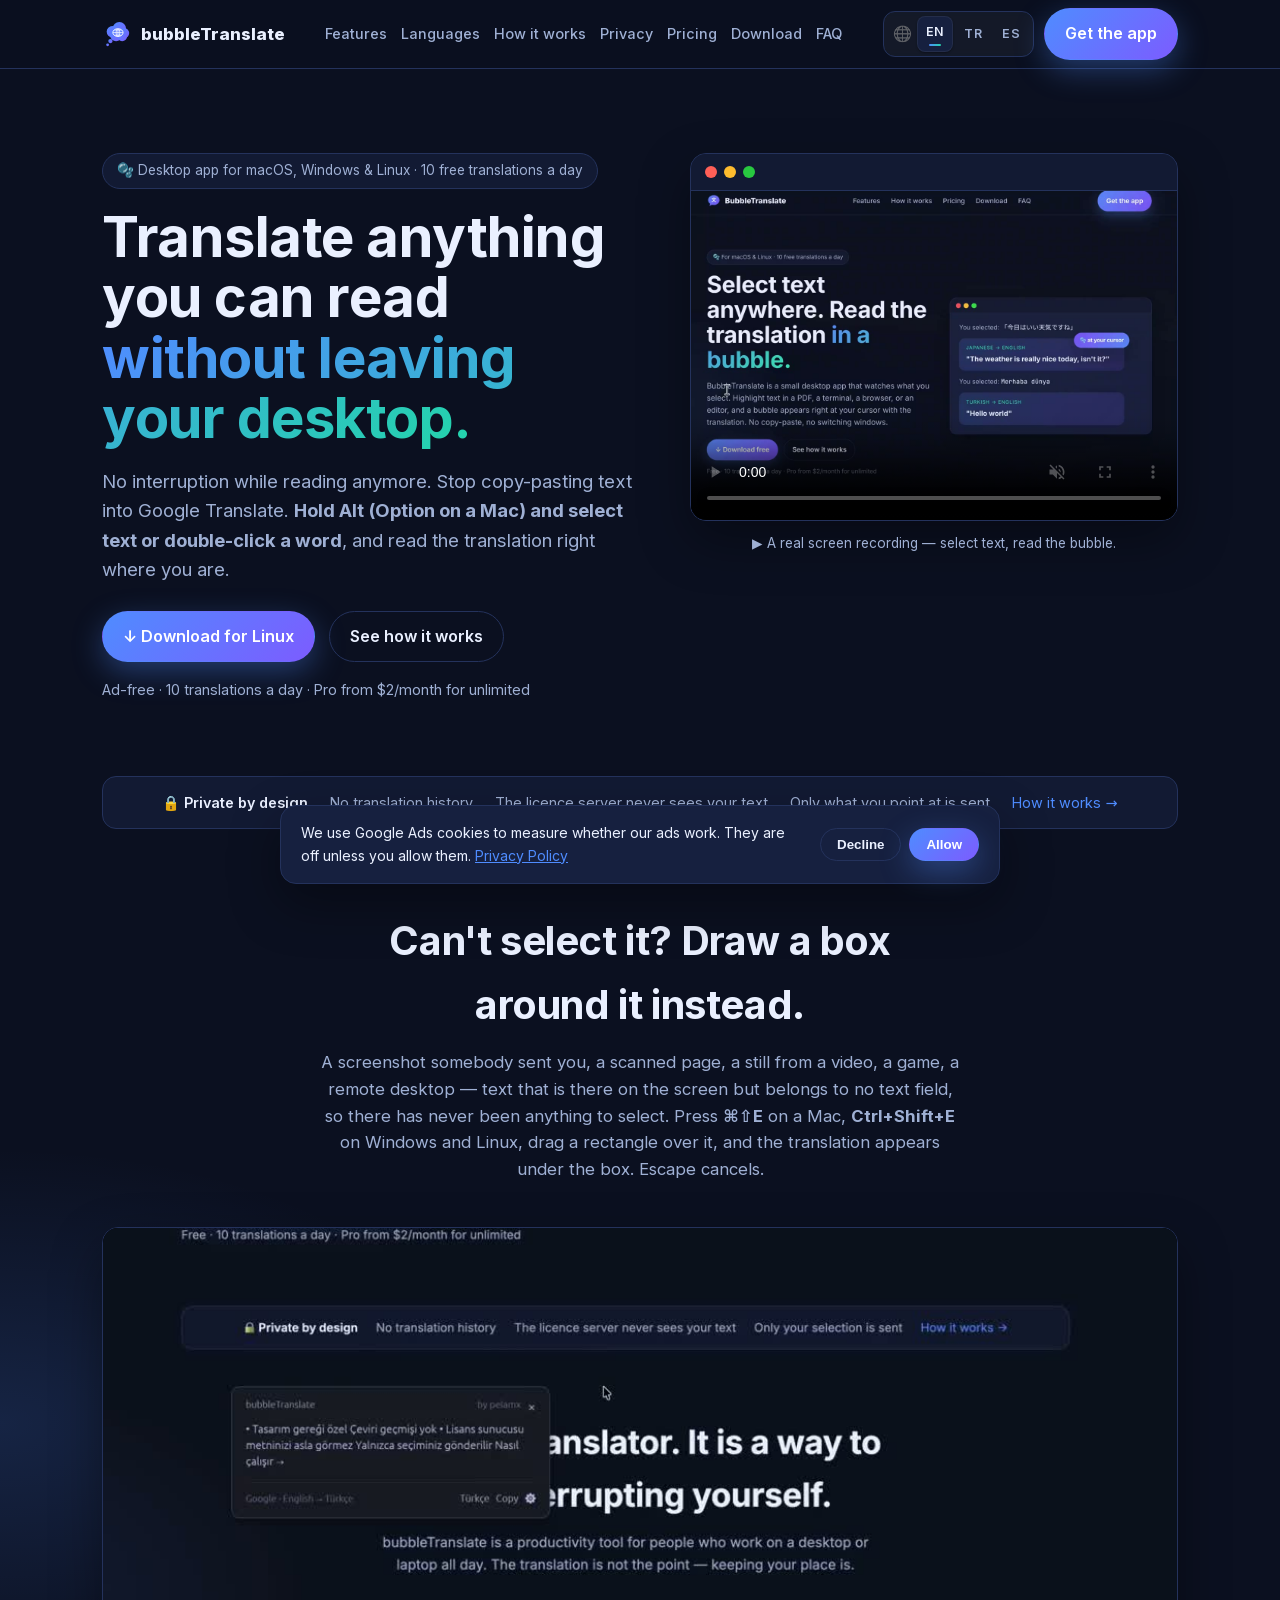
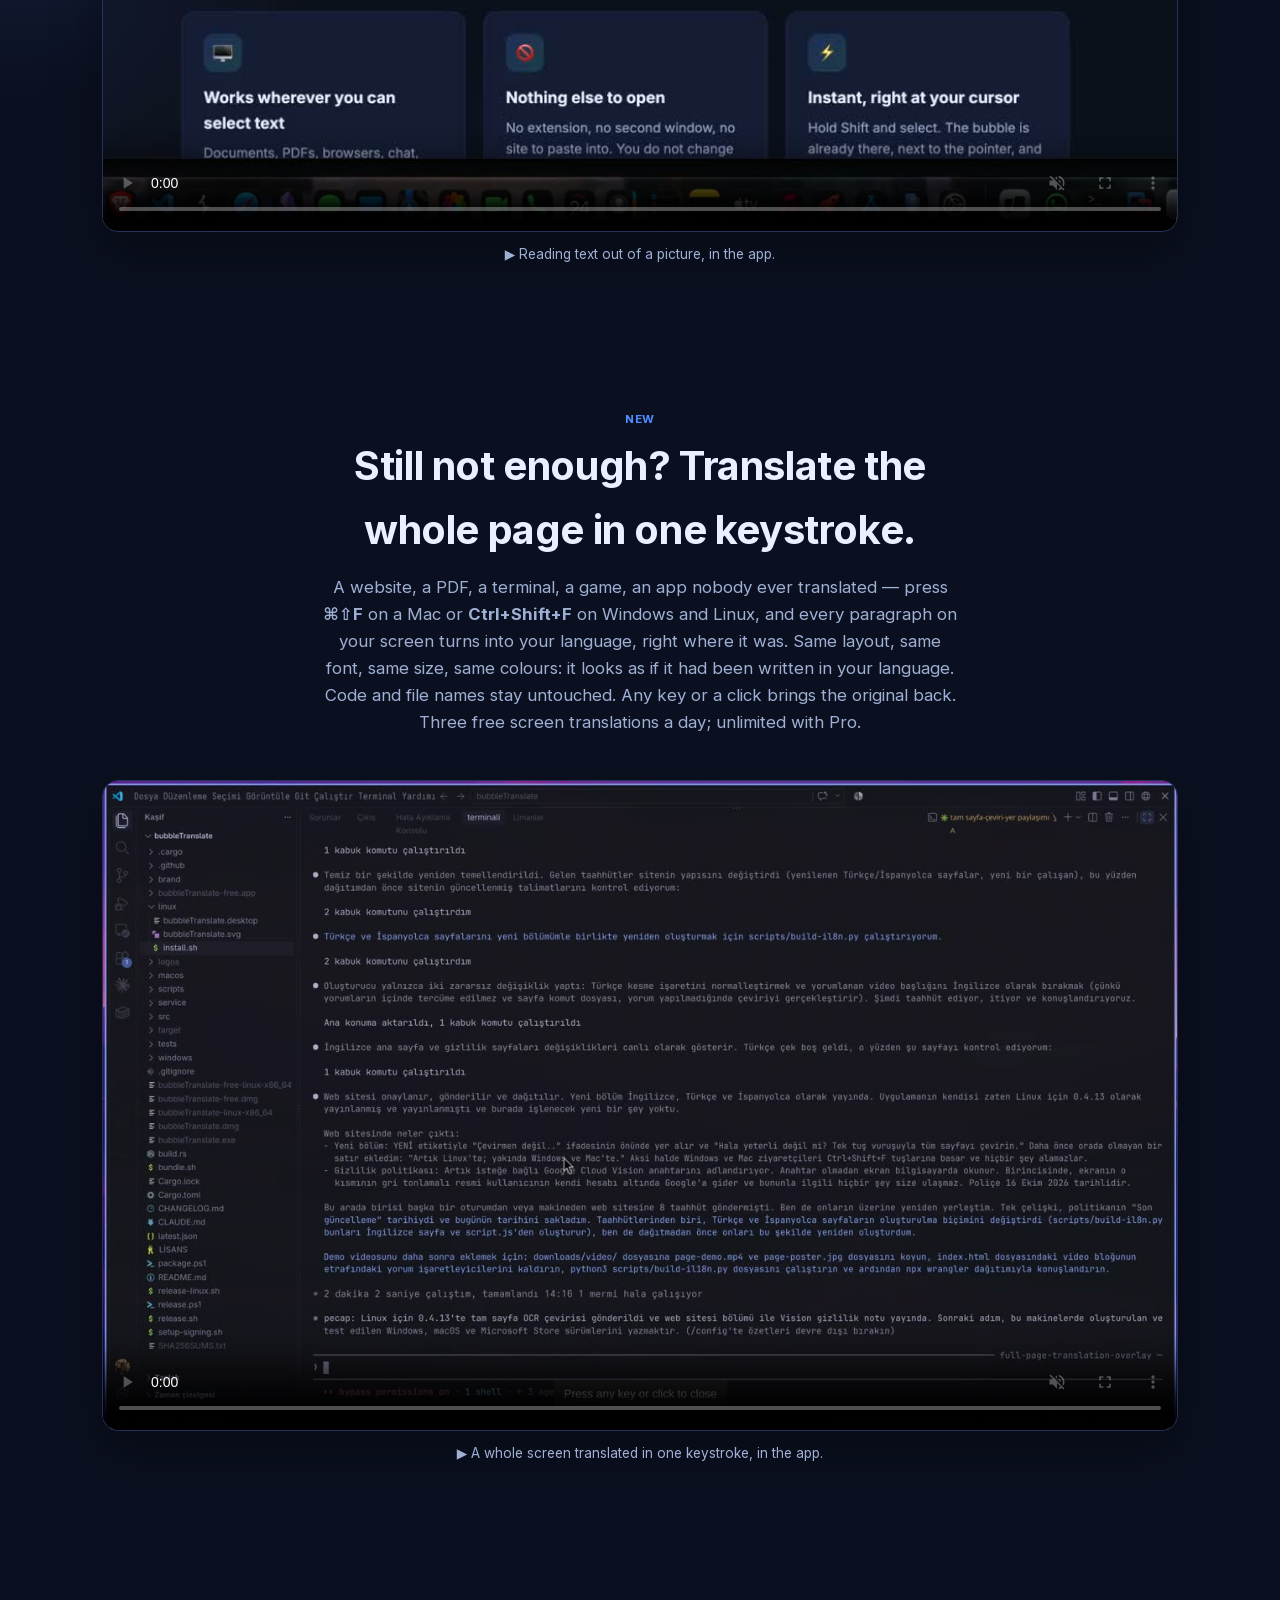
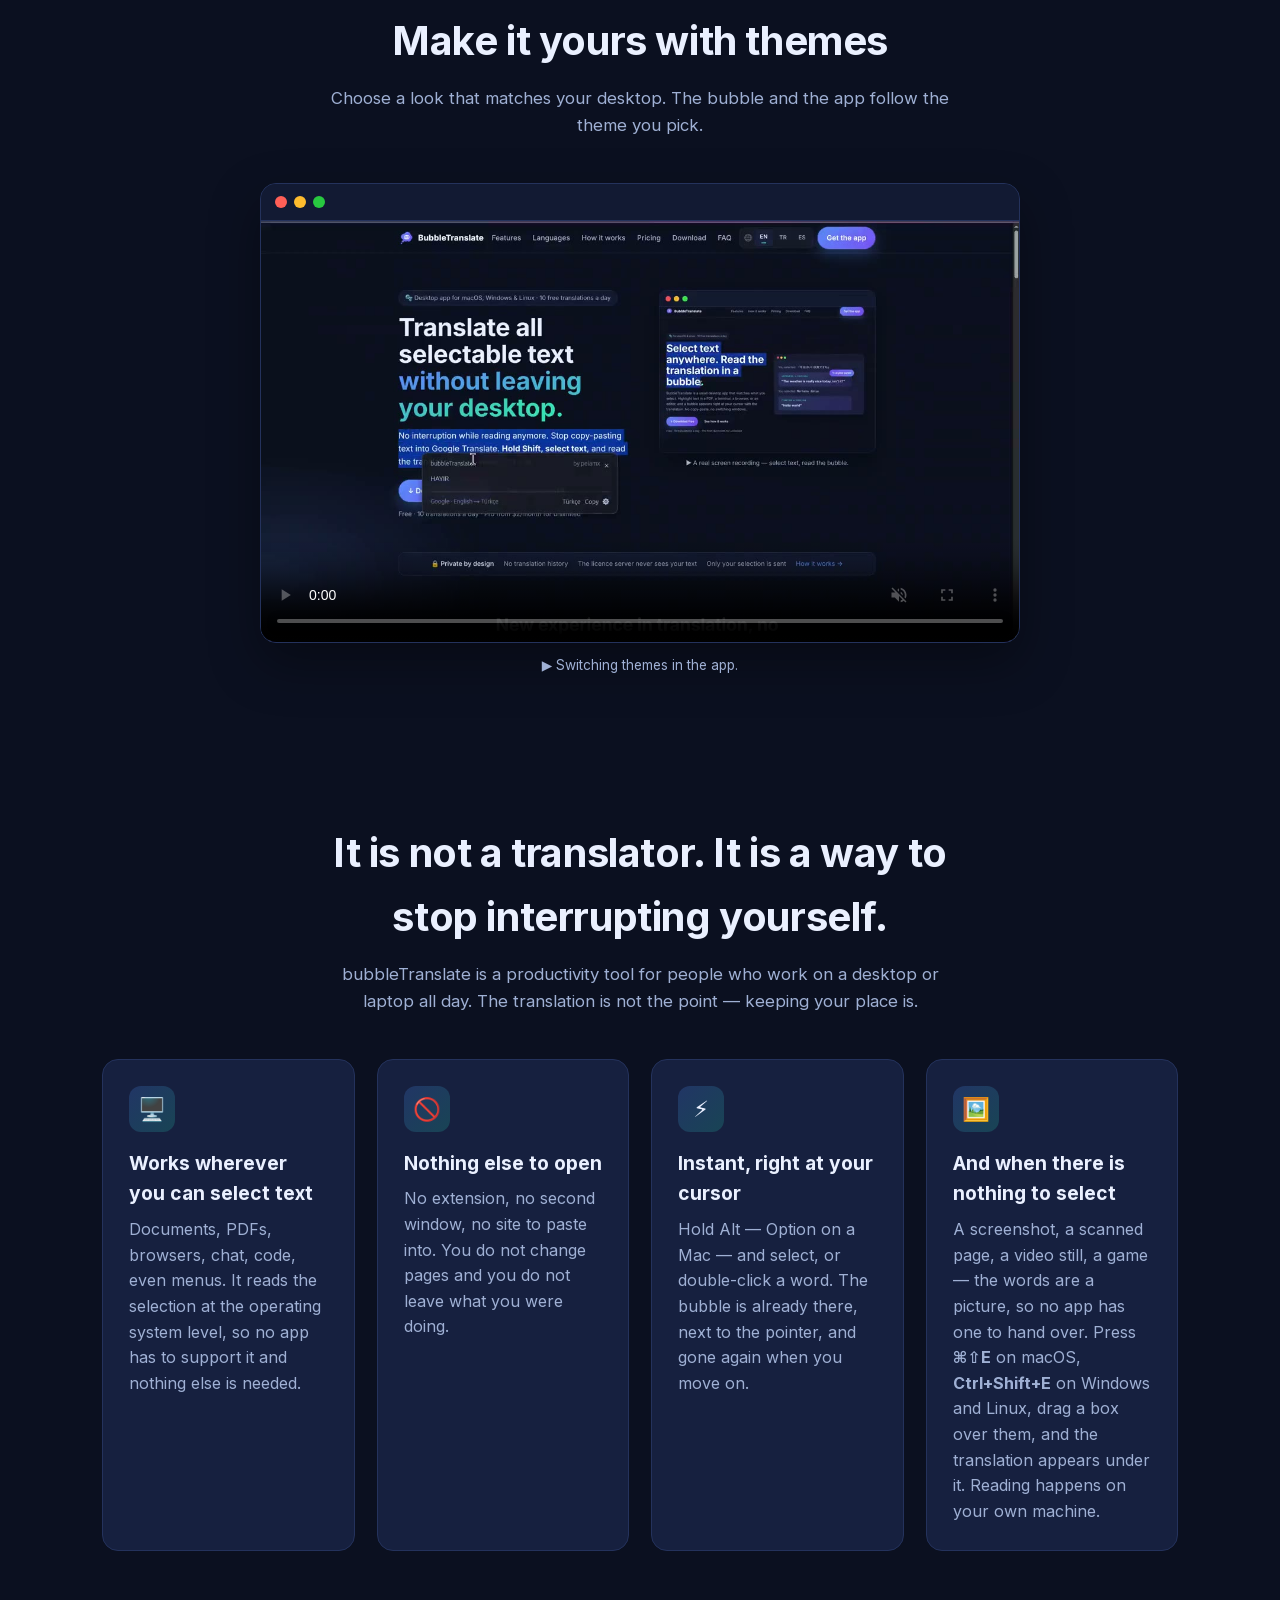
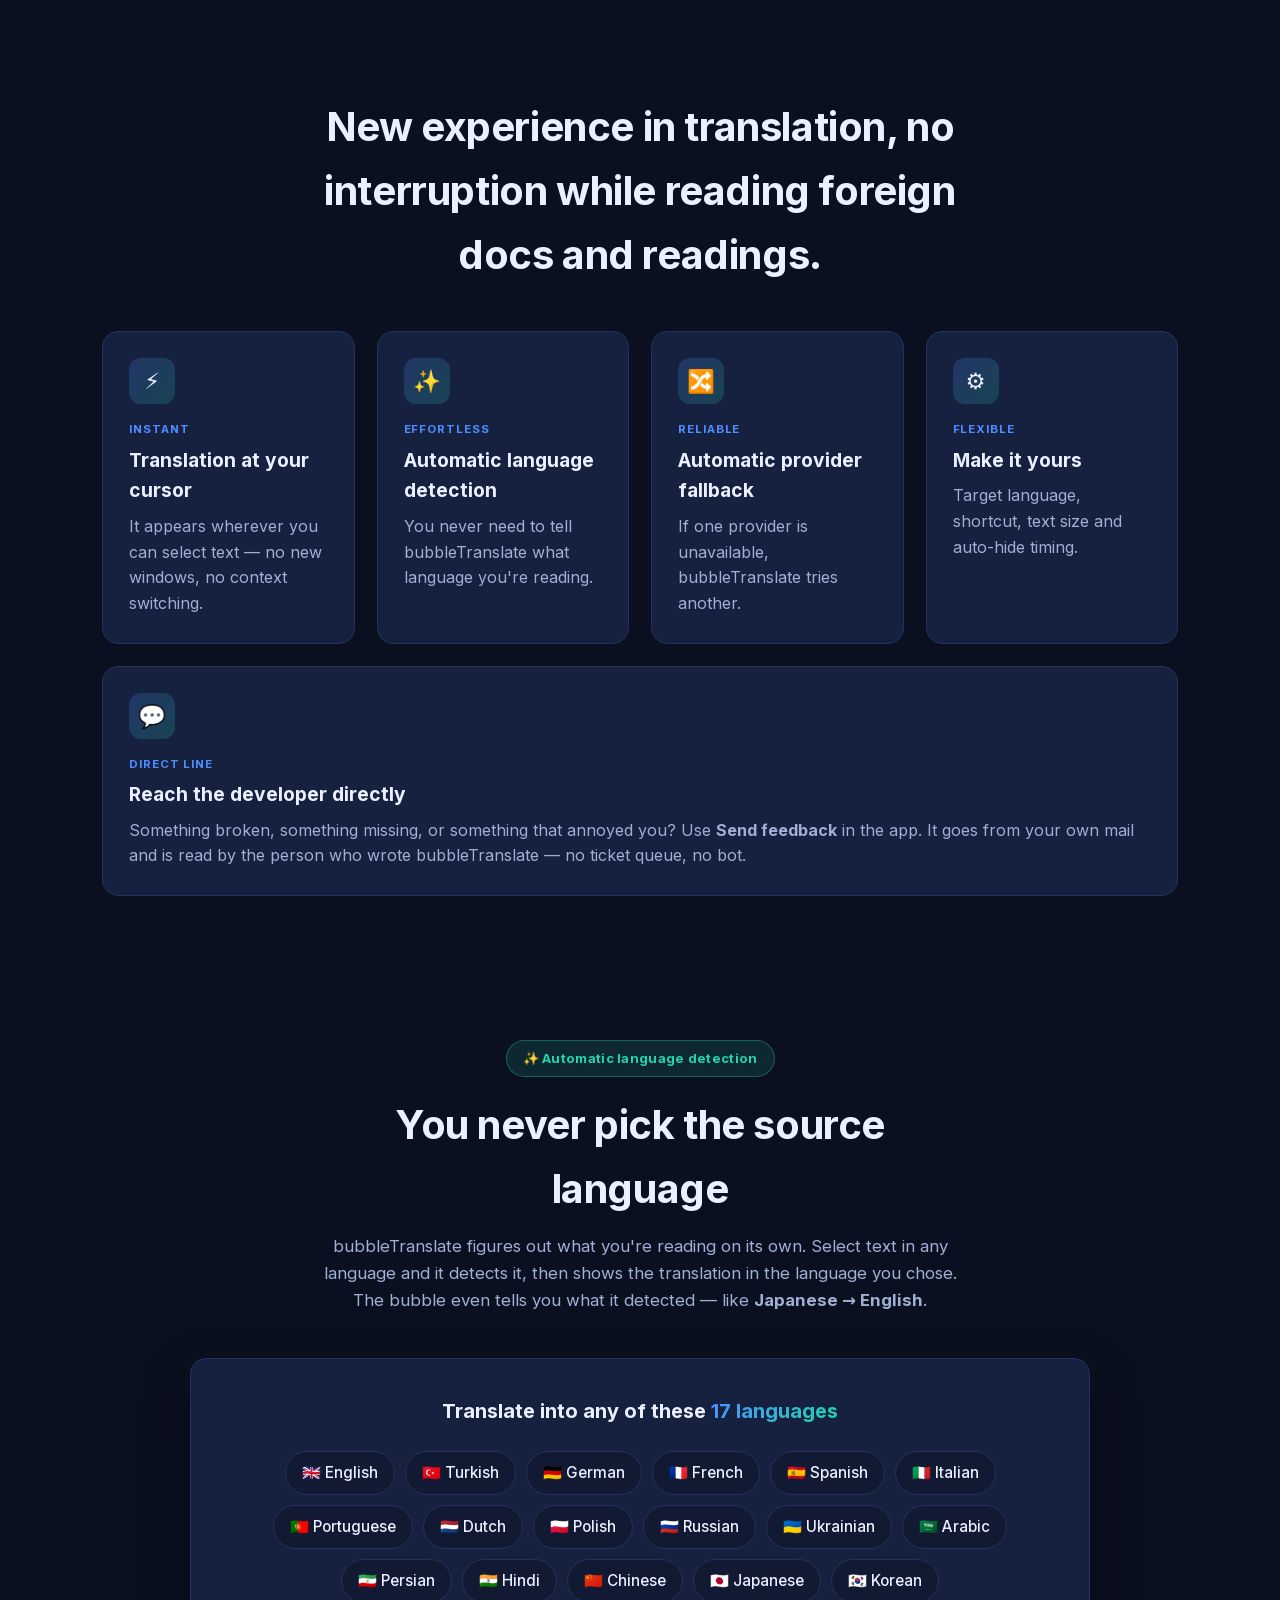
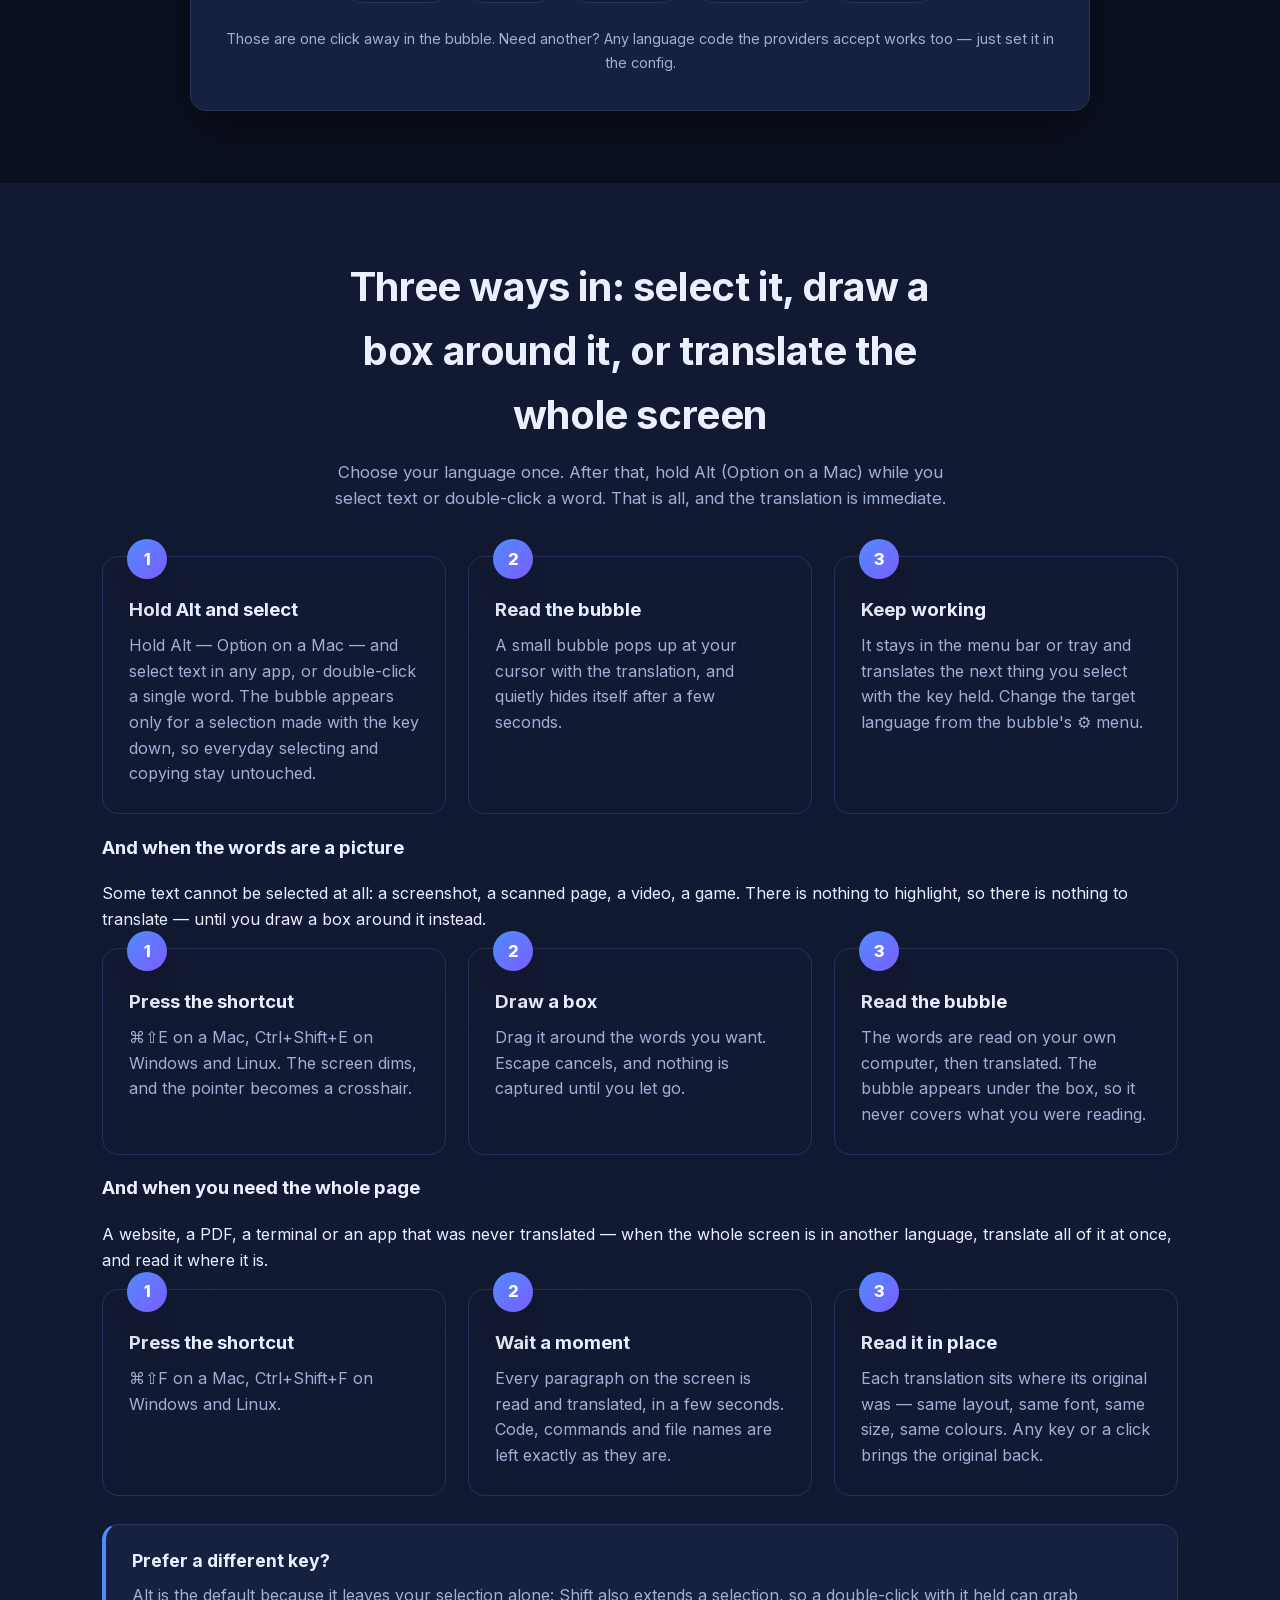
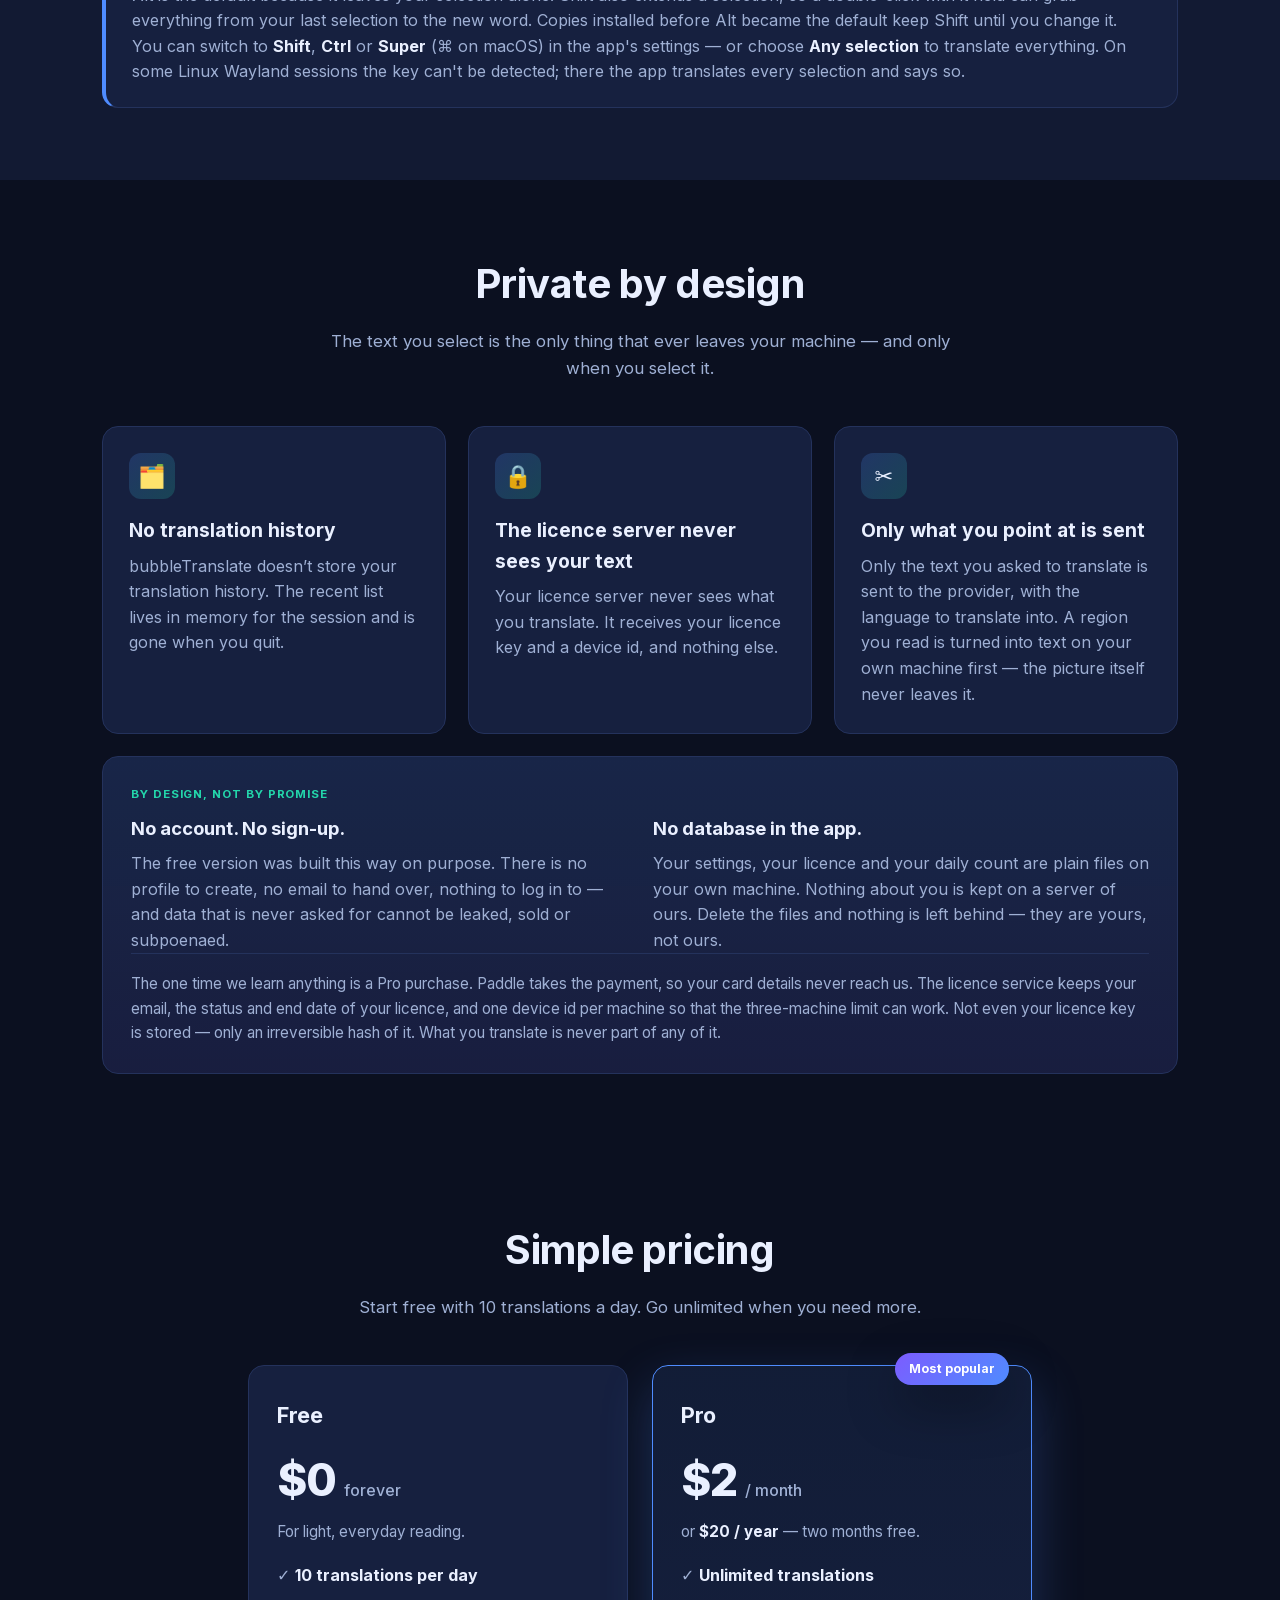
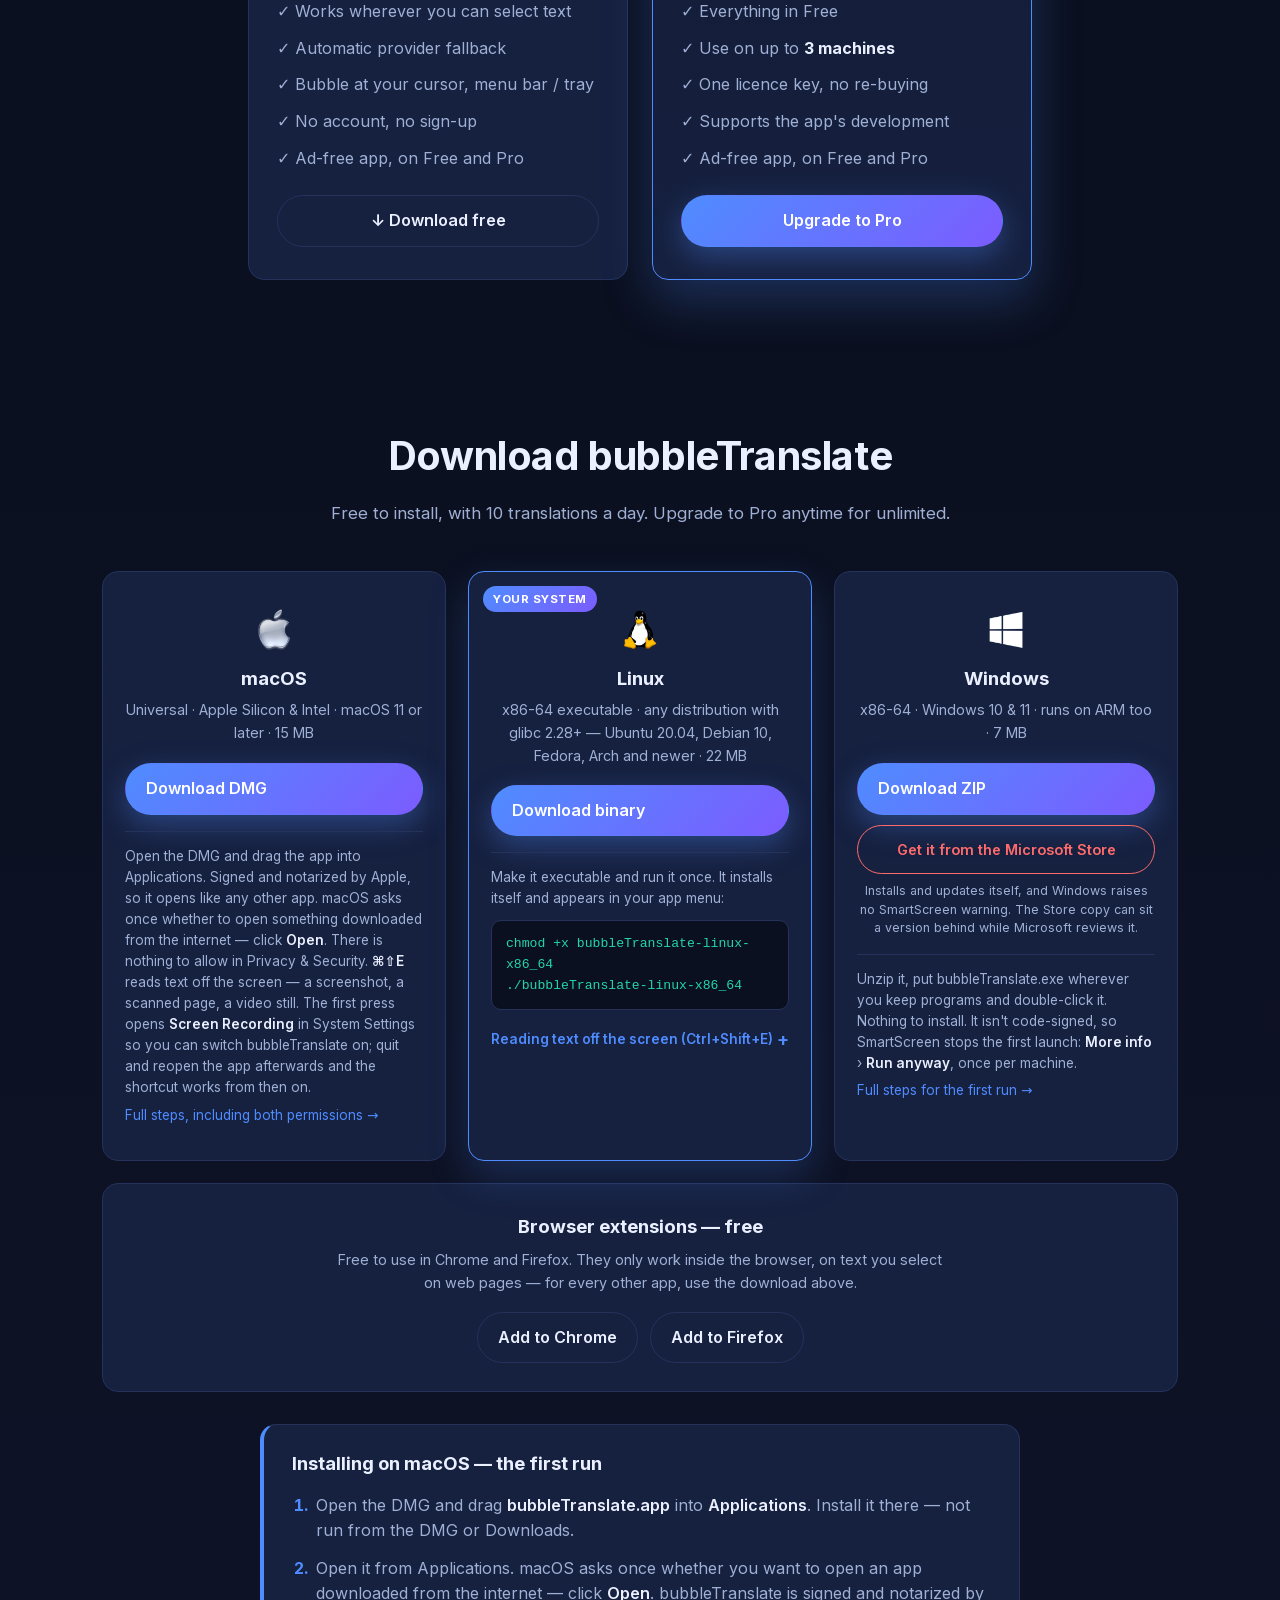
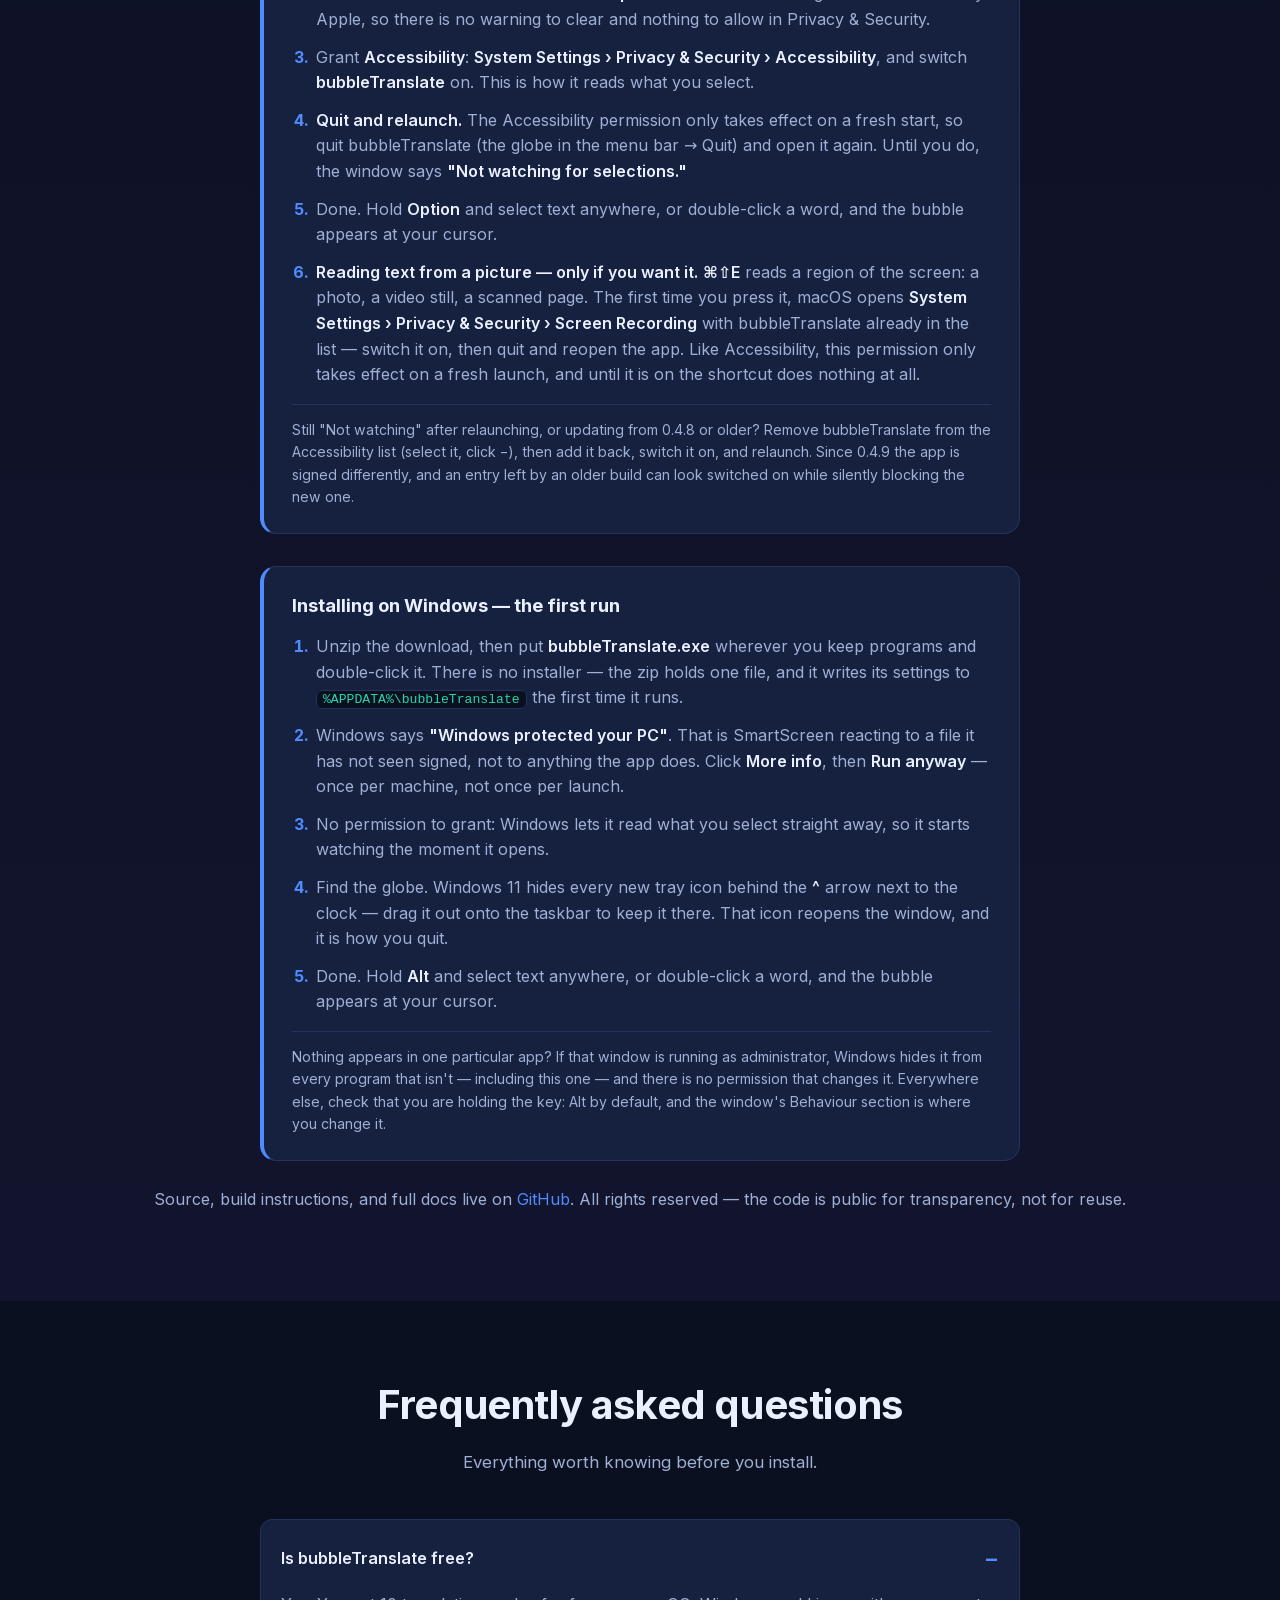
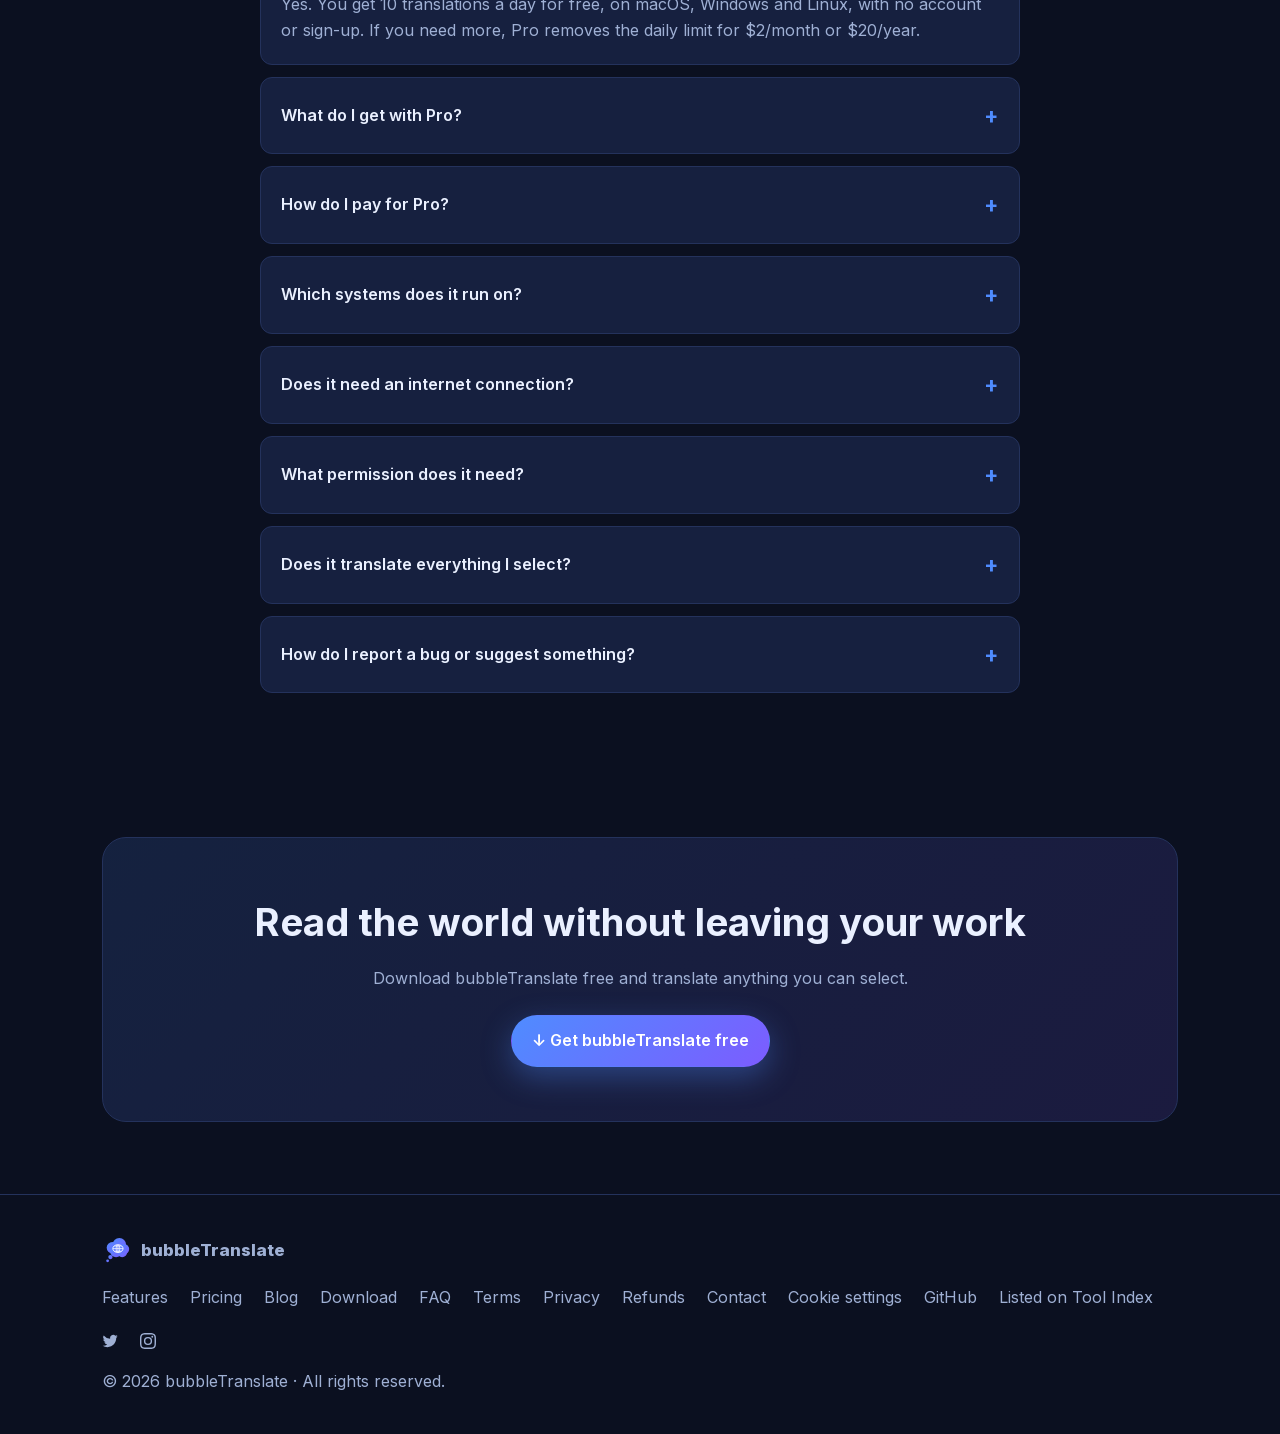
==== commit 4b7949ab: "Give the Linux download's real size, 22 MB Co-Authored-By: Claude Opus 5.5 <noreply@anthropic.com>" ====
--- a/index.html
+++ b/index.html
@@ -468,7 +468,7 @@
           <div class="dl-card" data-os="linux">
             <div class="os"><img src="/logos/linux.png" alt="" aria-hidden="true" width="44" height="44" loading="lazy" decoding="async"></div>
             <h3>Linux <span class="dl-ver" data-ver="linux" hidden></span></h3>
-            <p data-i18n="dl.linux.desc">x86-64 executable · any distribution with glibc 2.28+ — Ubuntu 20.04, Debian 10, Fedora, Arch and newer · 16&nbsp;MB</p>
+            <p data-i18n="dl.linux.desc">x86-64 executable · any distribution with glibc 2.28+ — Ubuntu 20.04, Debian 10, Fedora, Arch and newer · 22&nbsp;MB</p>
             <a class="btn btn-primary" href="https://github.com/pelamx/downloads/releases/latest" download data-i18n="dl.linux.btn">Download binary</a>
             <div class="install-note">
               <span data-i18n="dl.linux.run">Make it executable and run it once. It installs itself and appears in your app menu:</span>
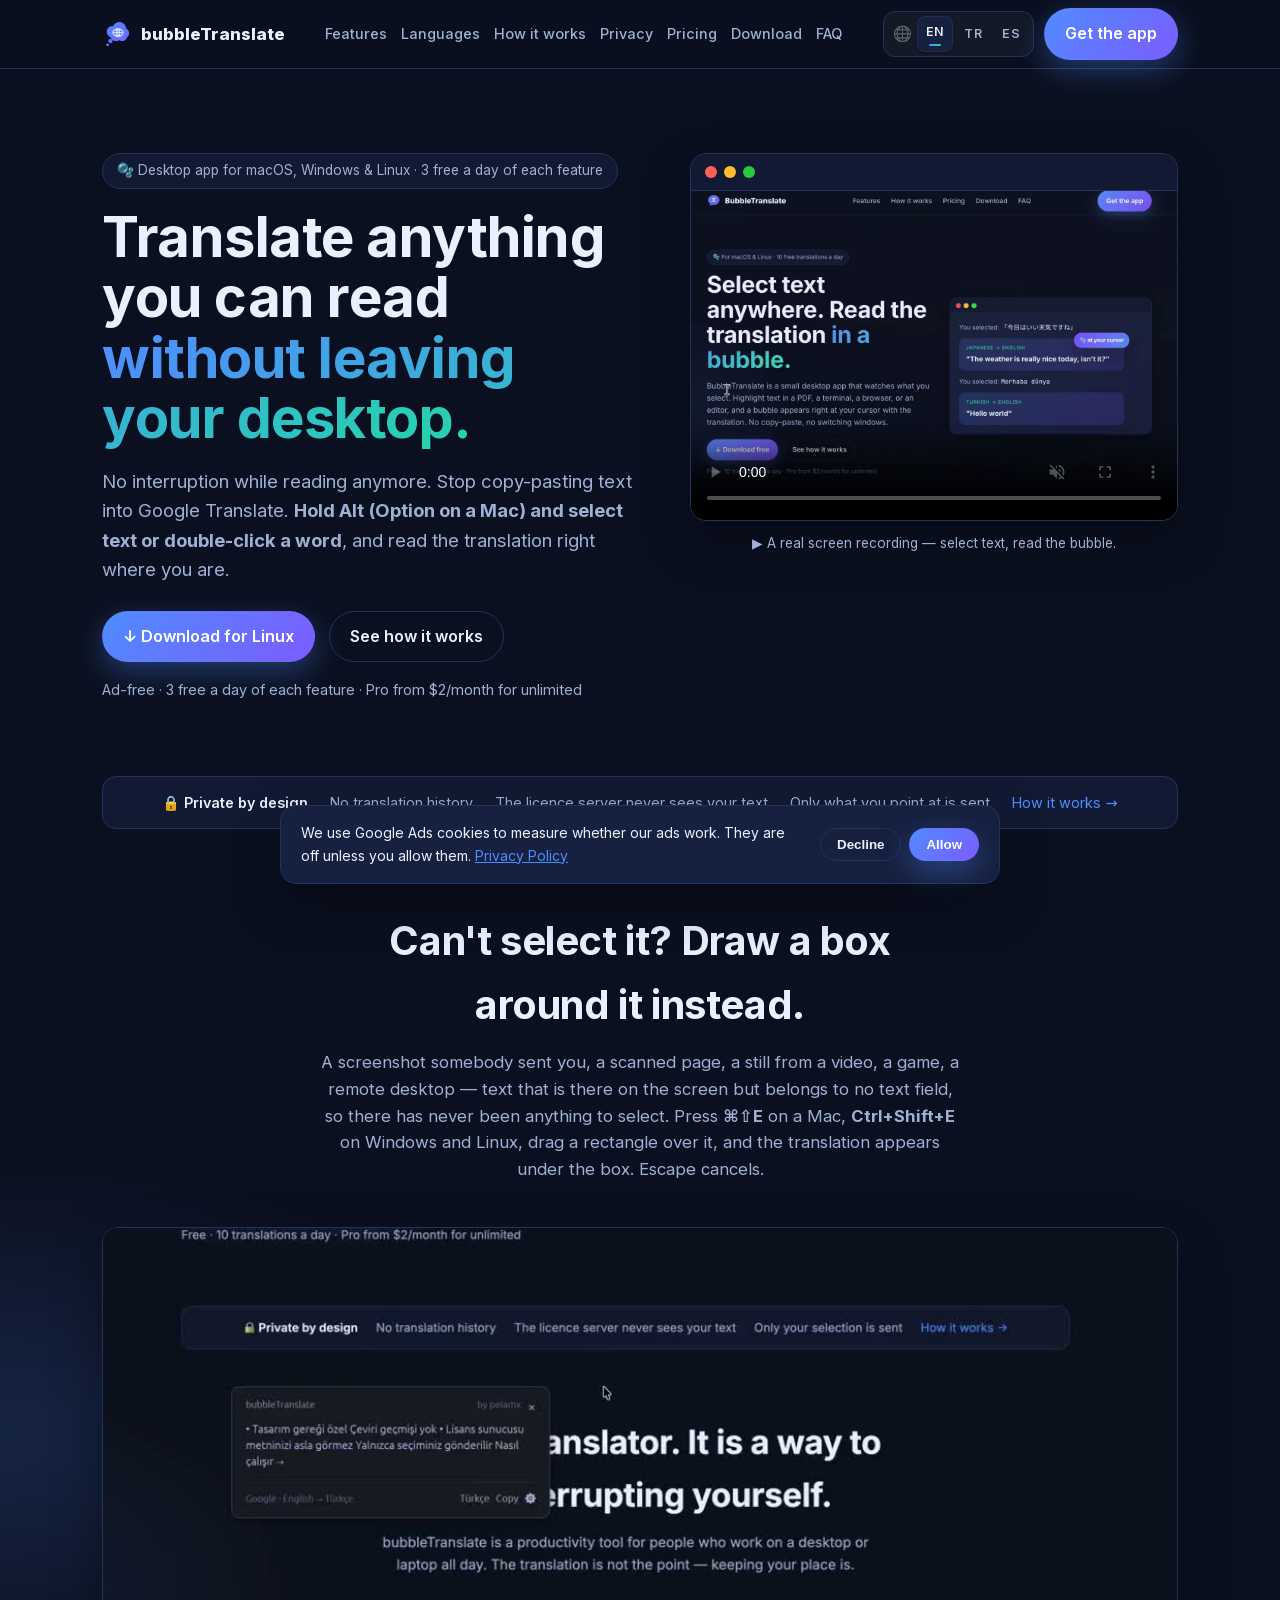
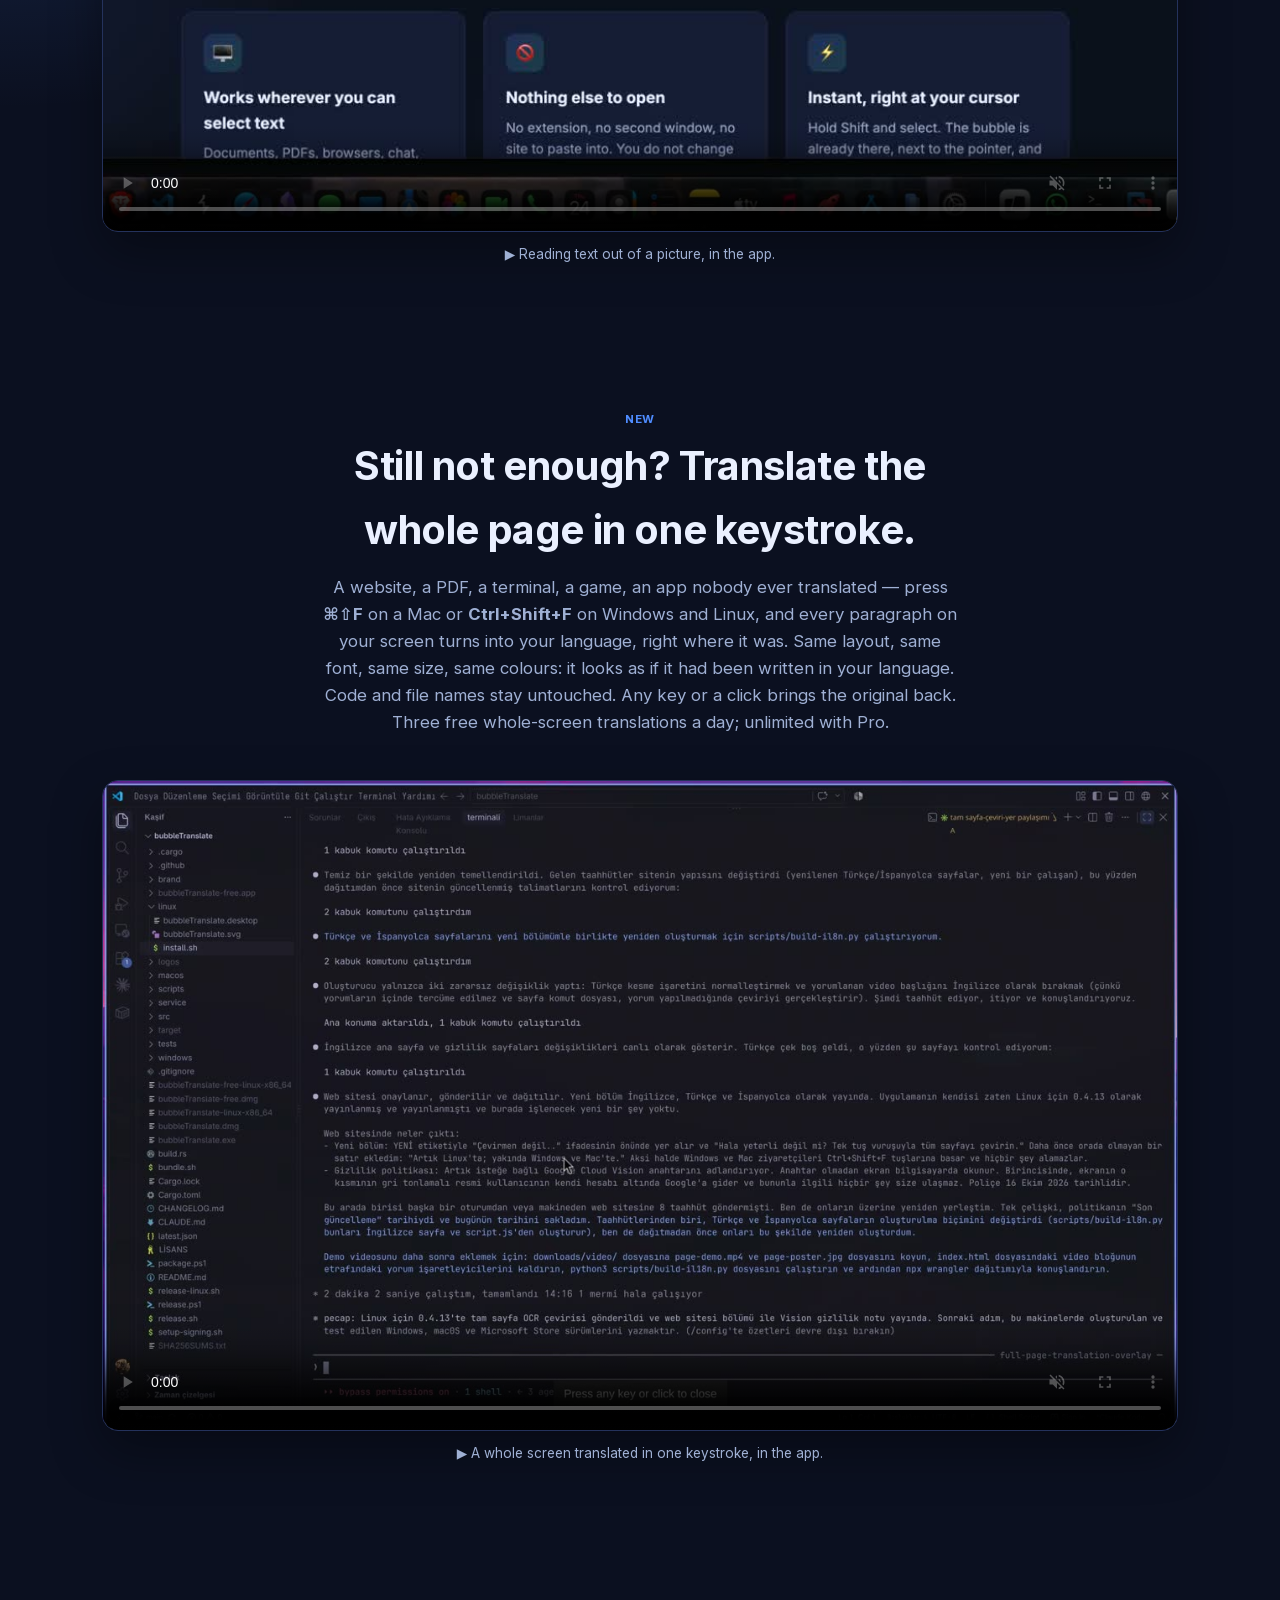
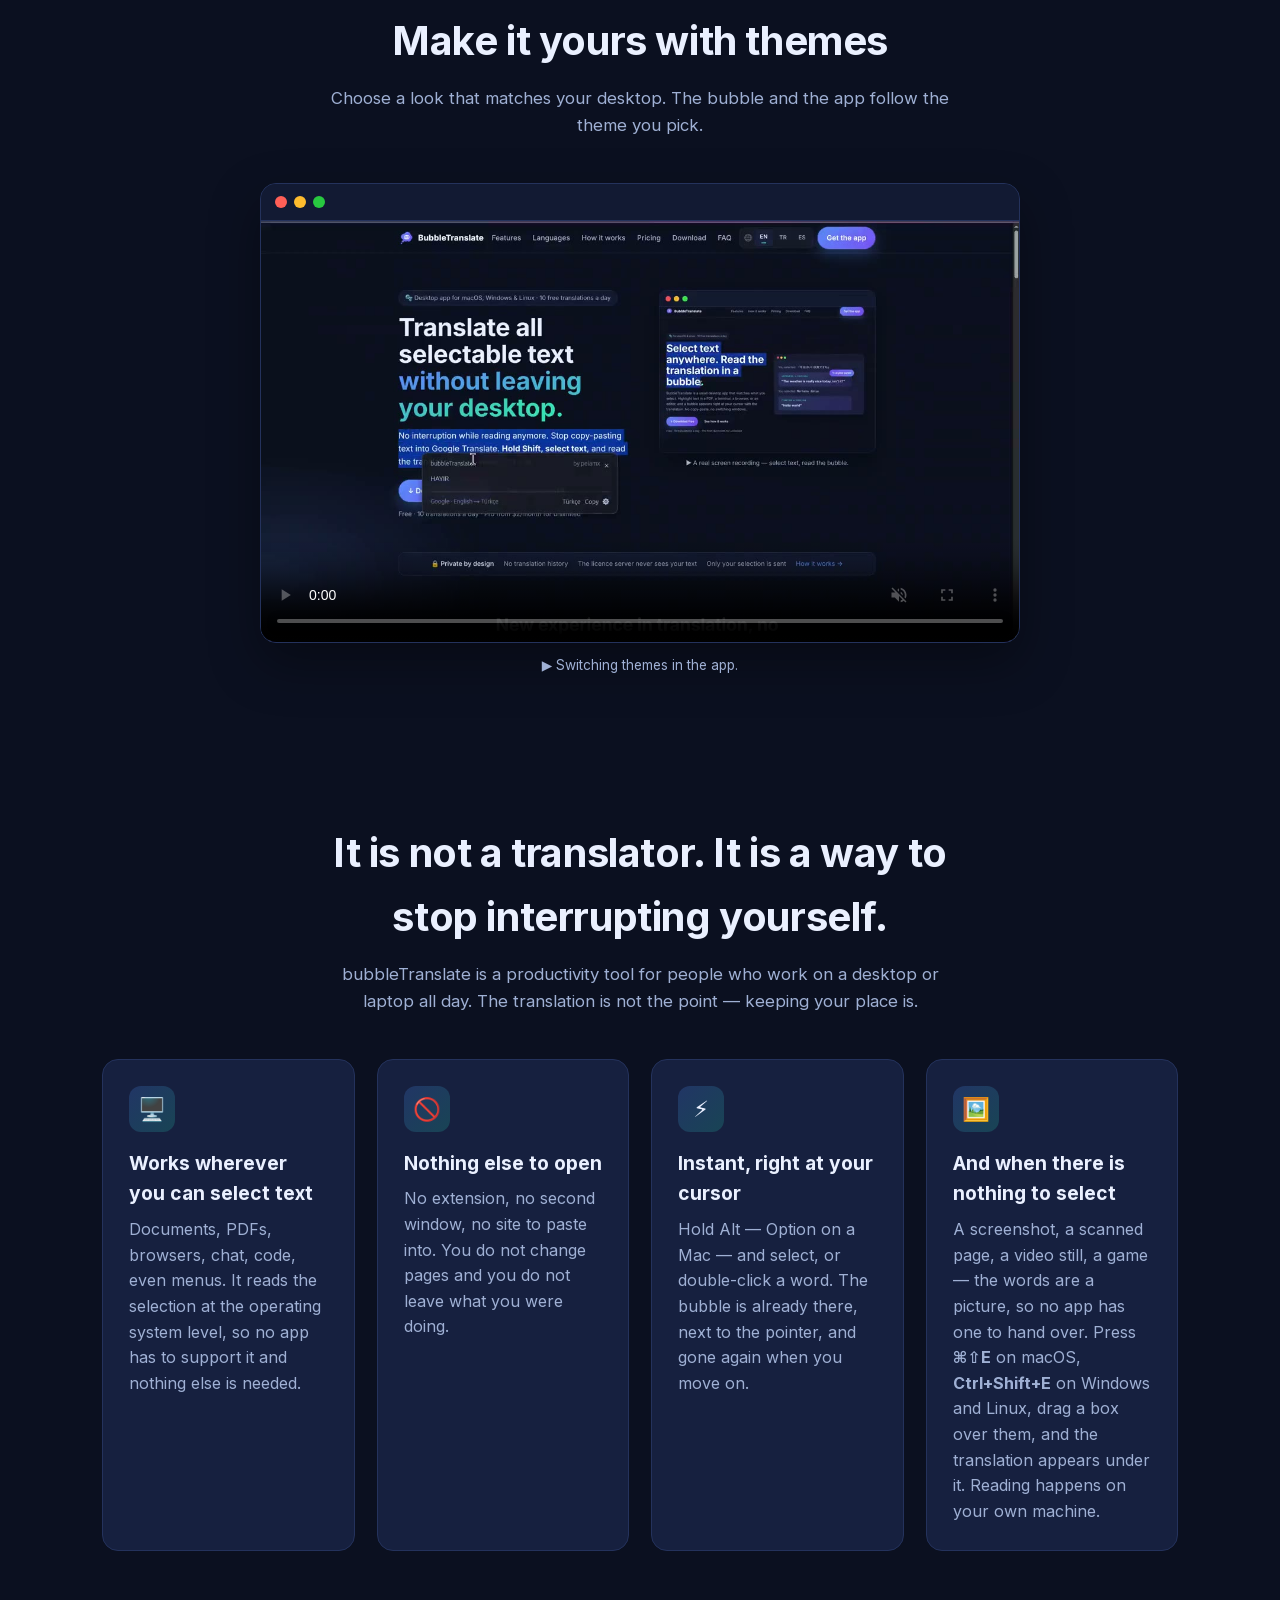
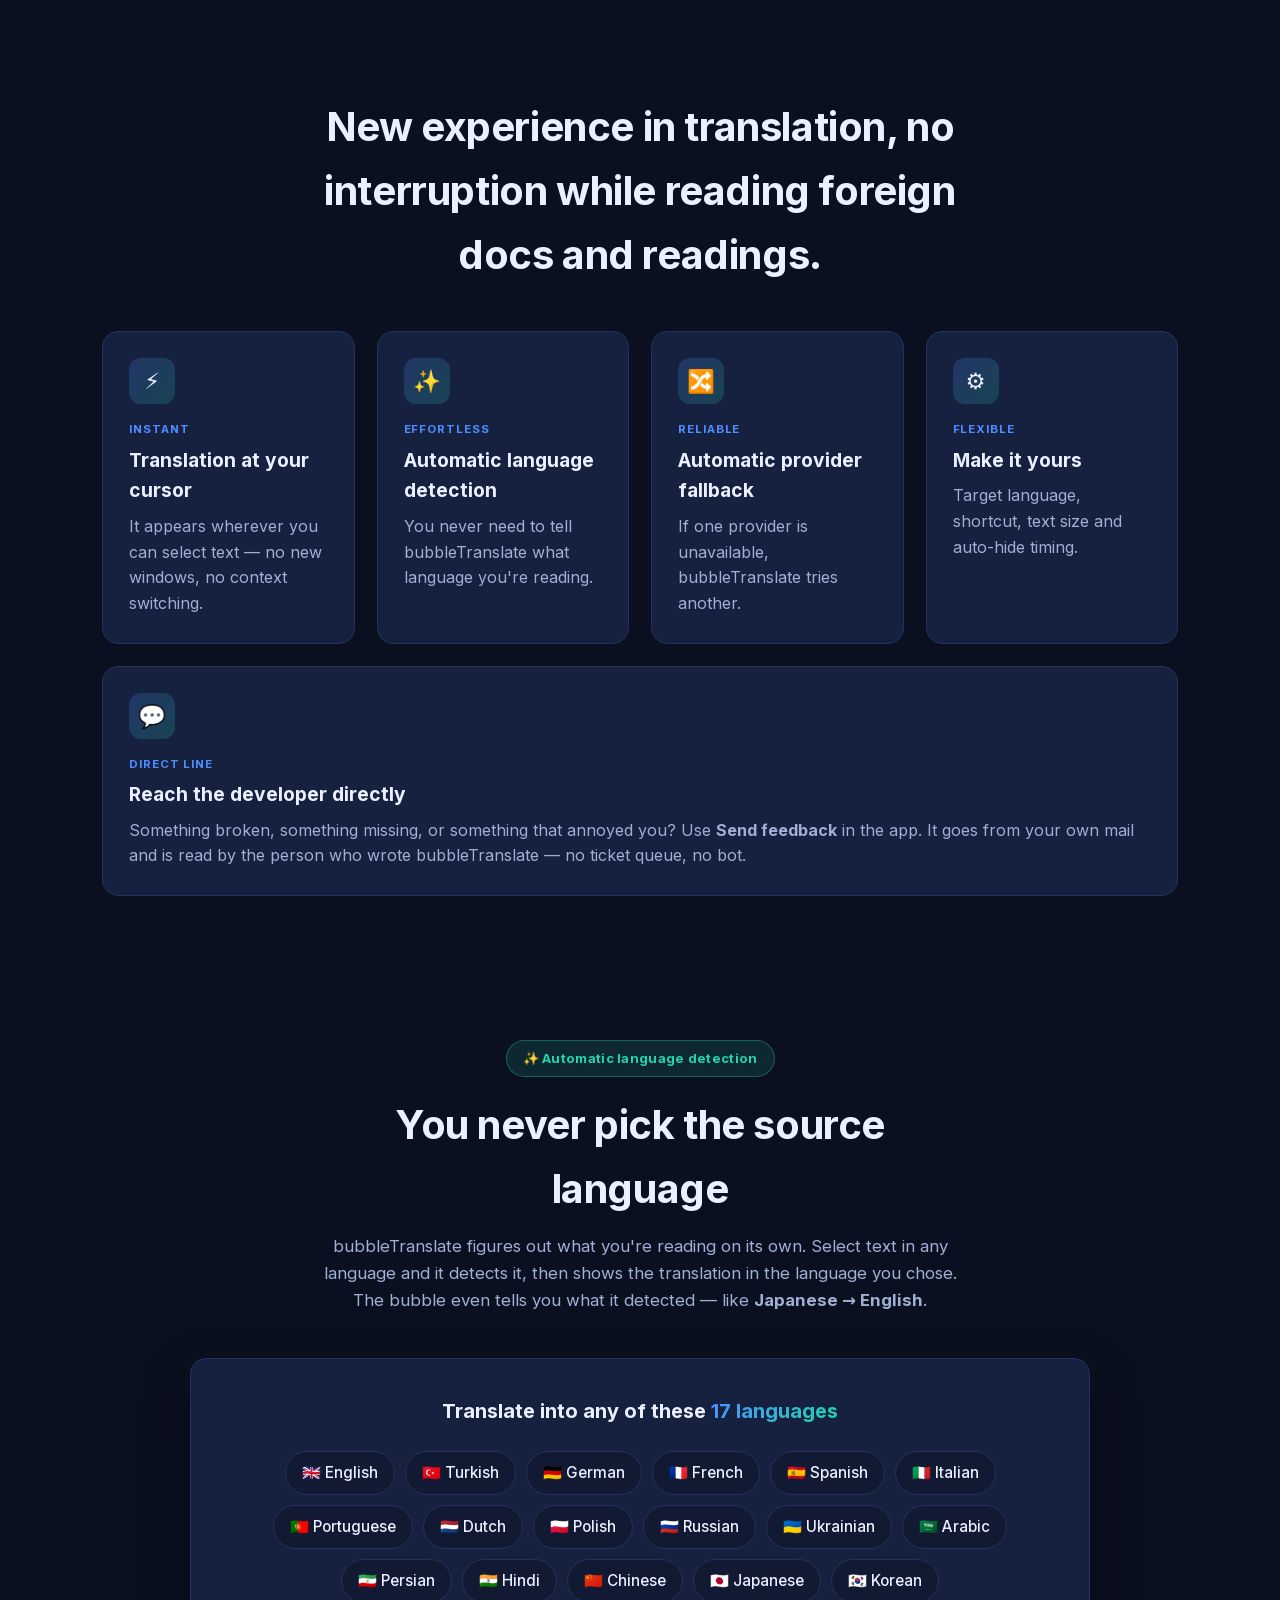
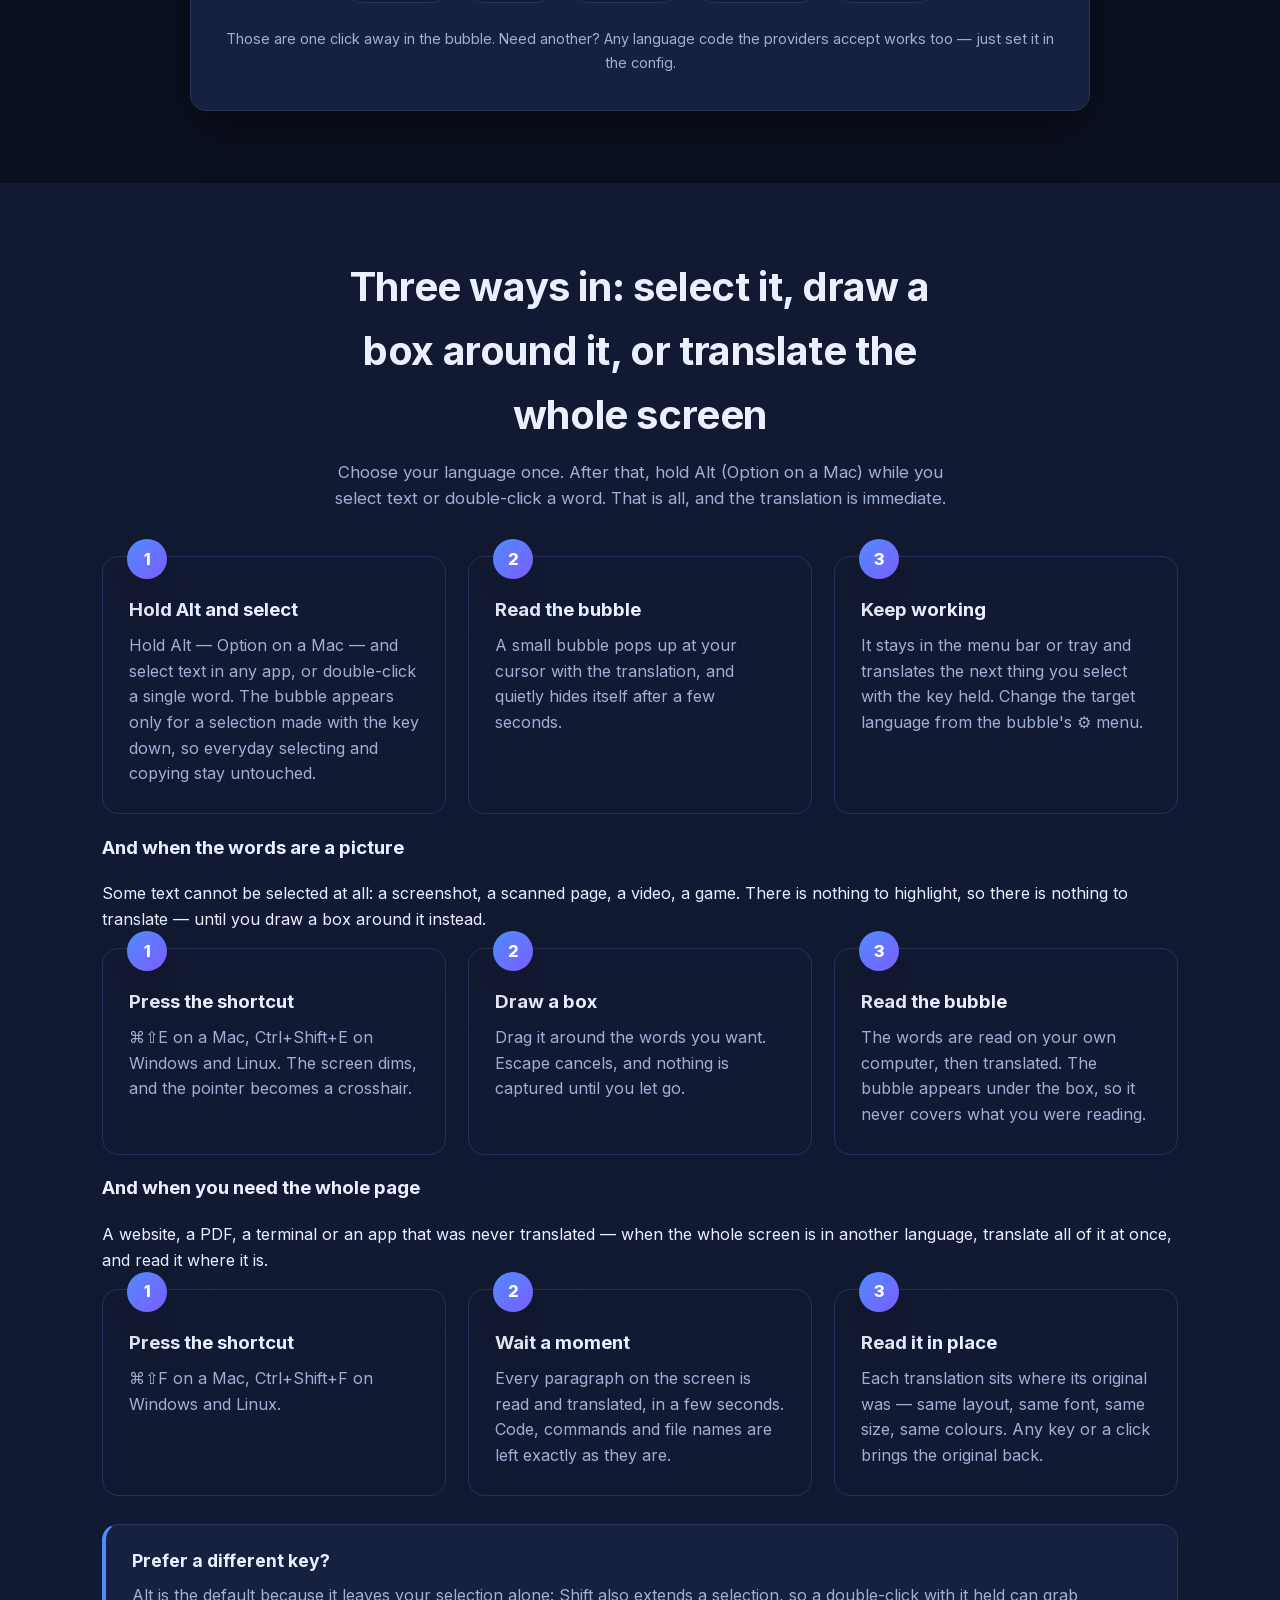
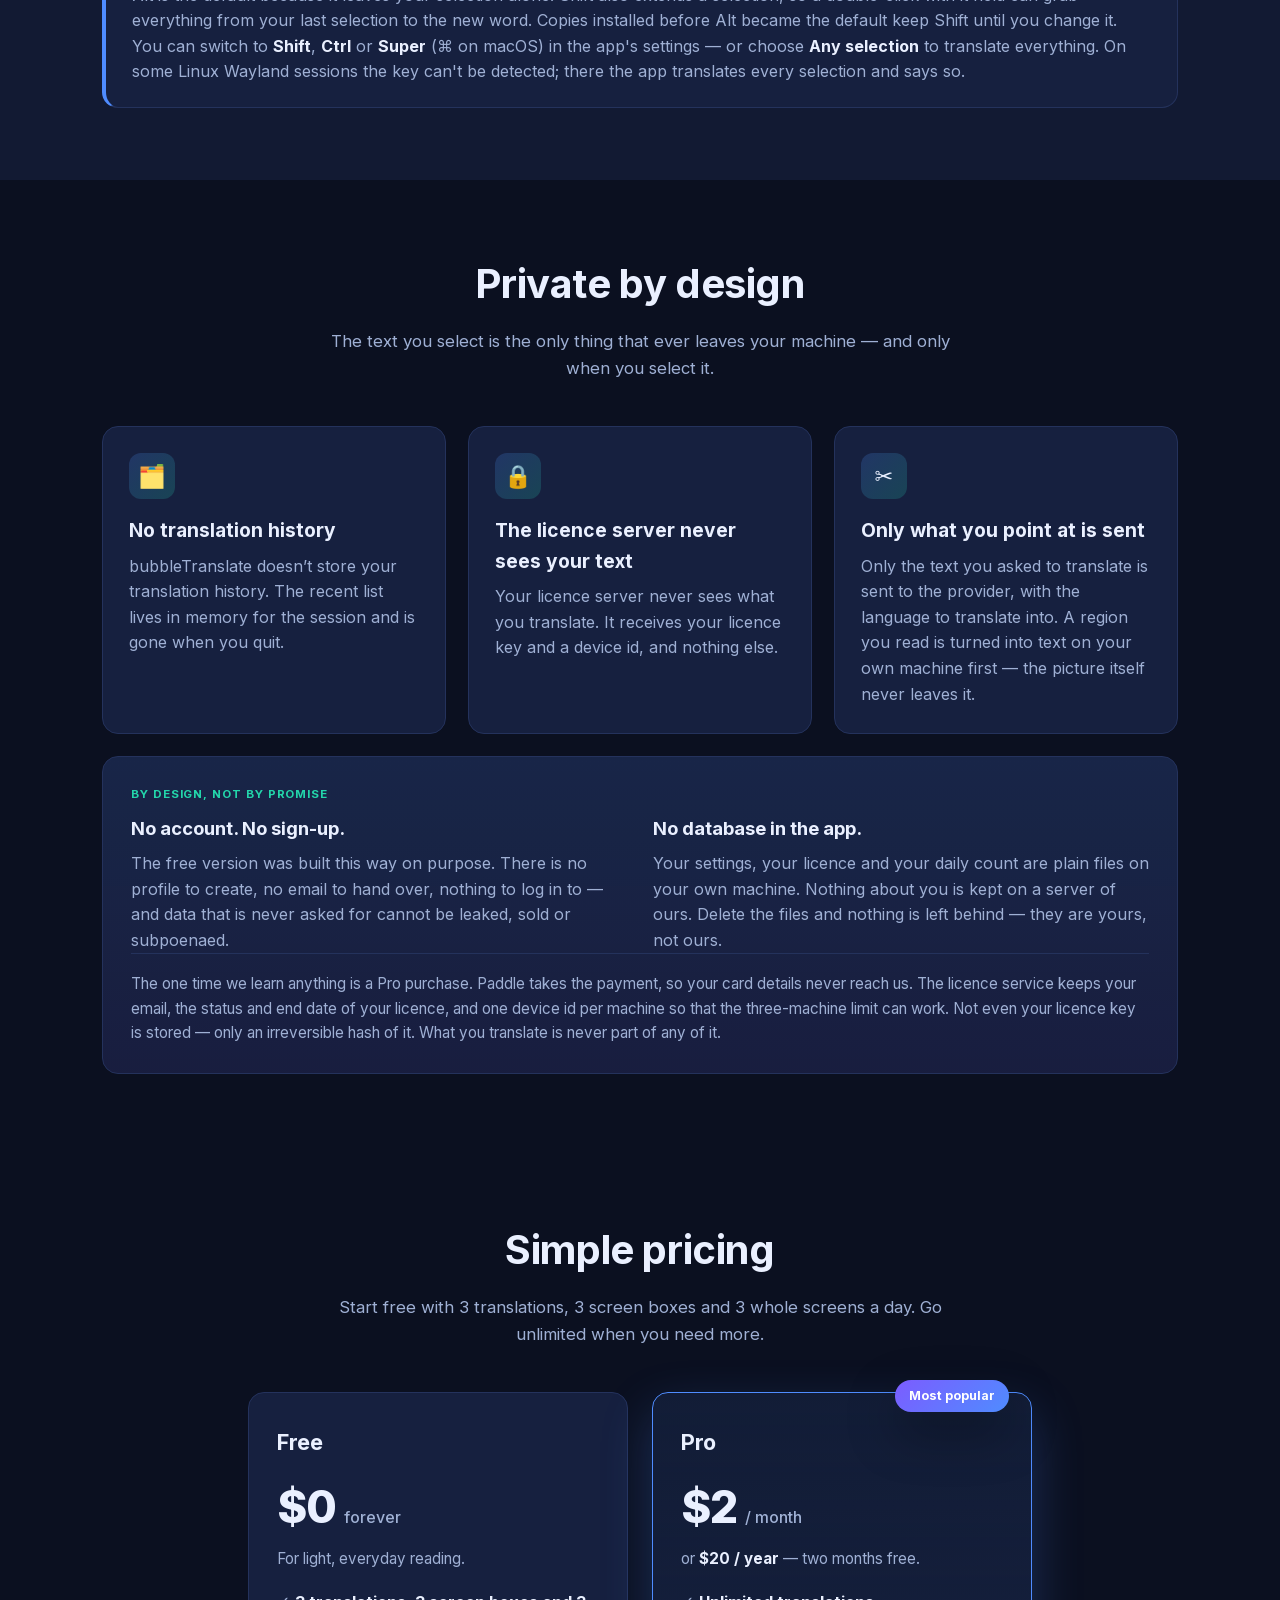
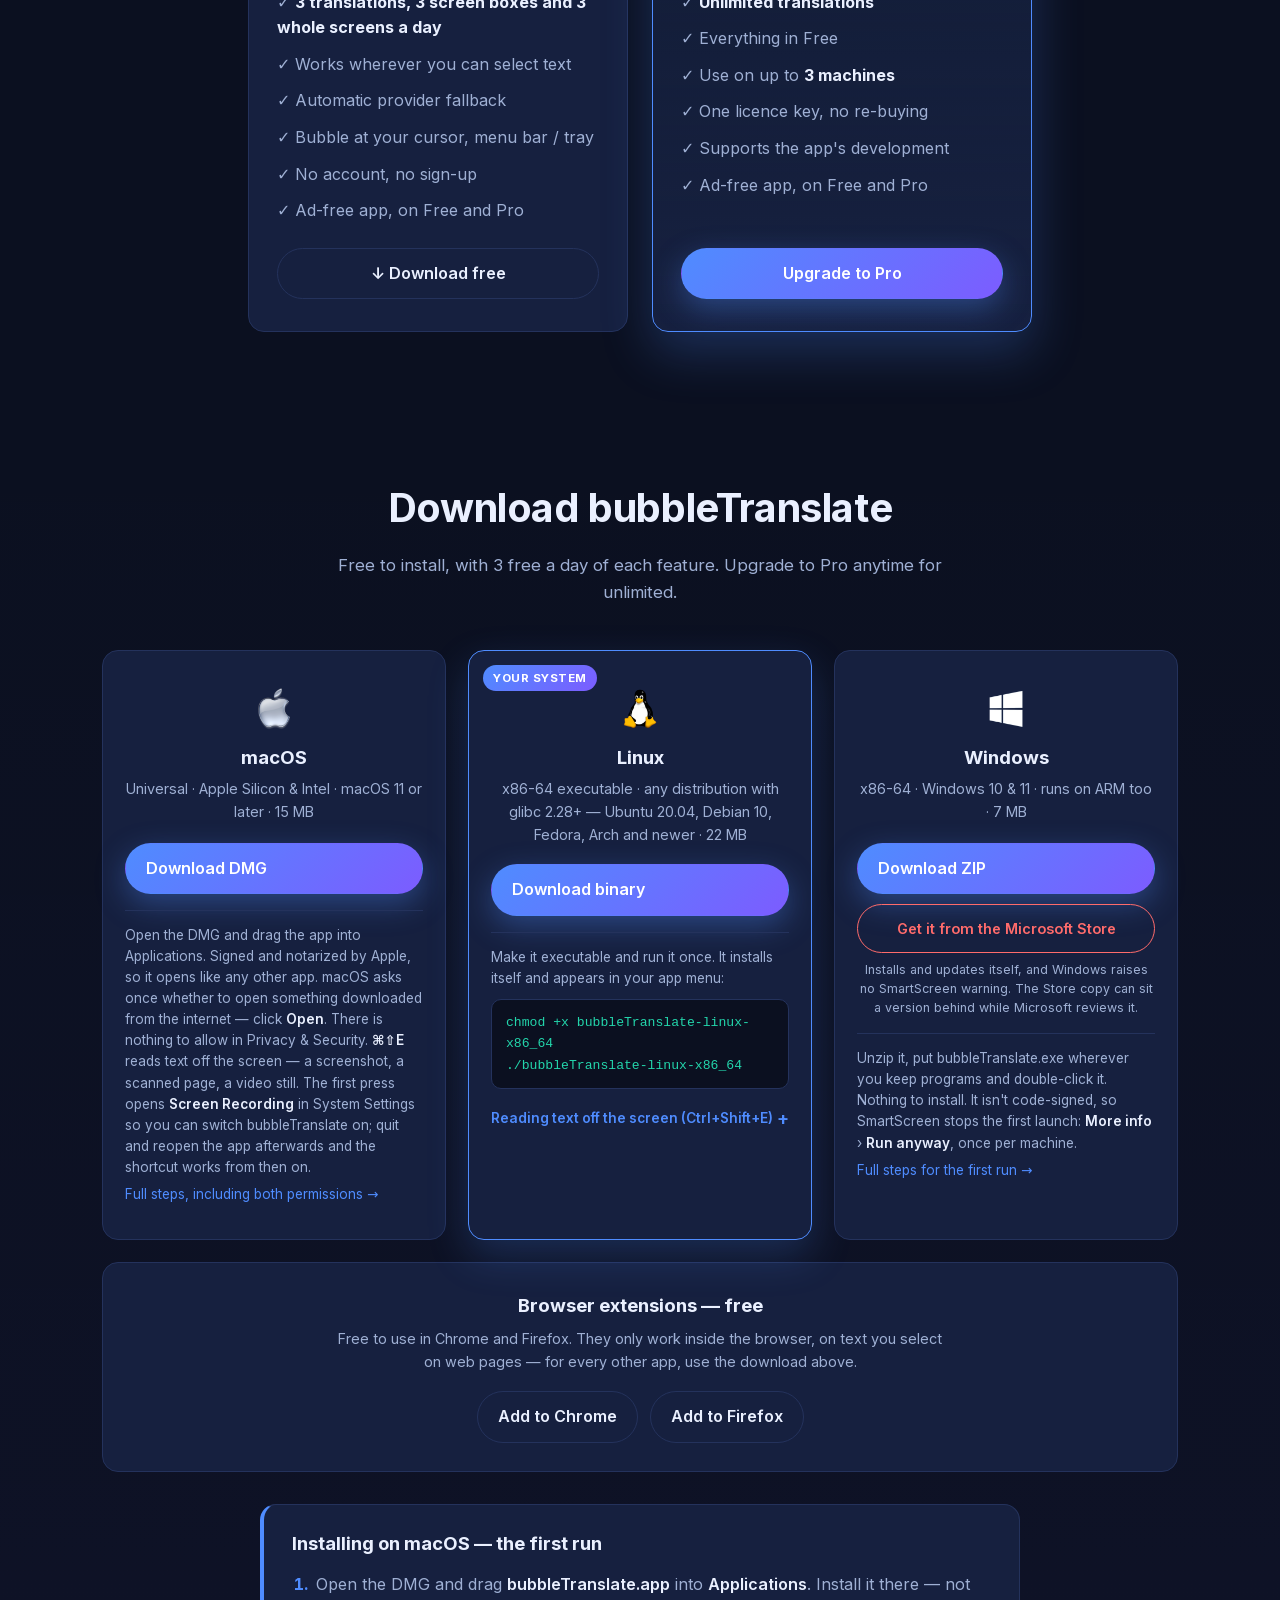
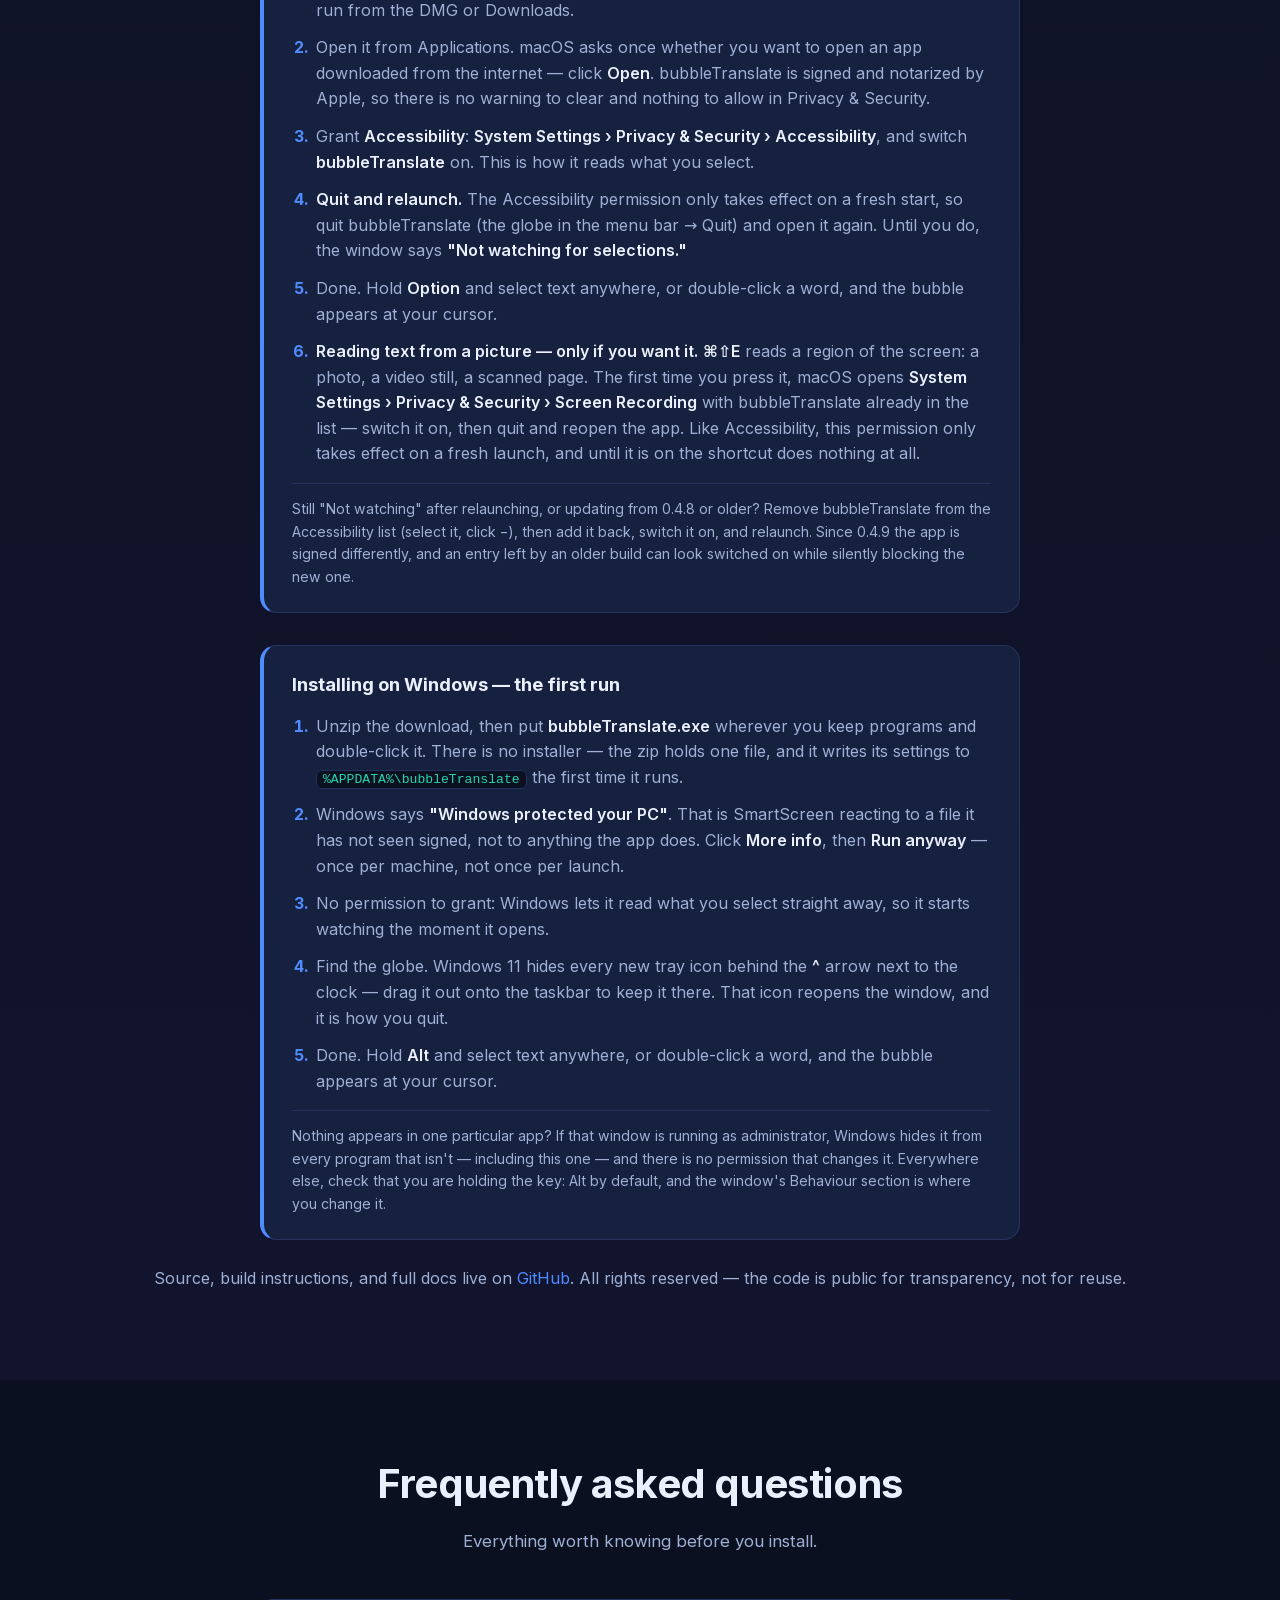
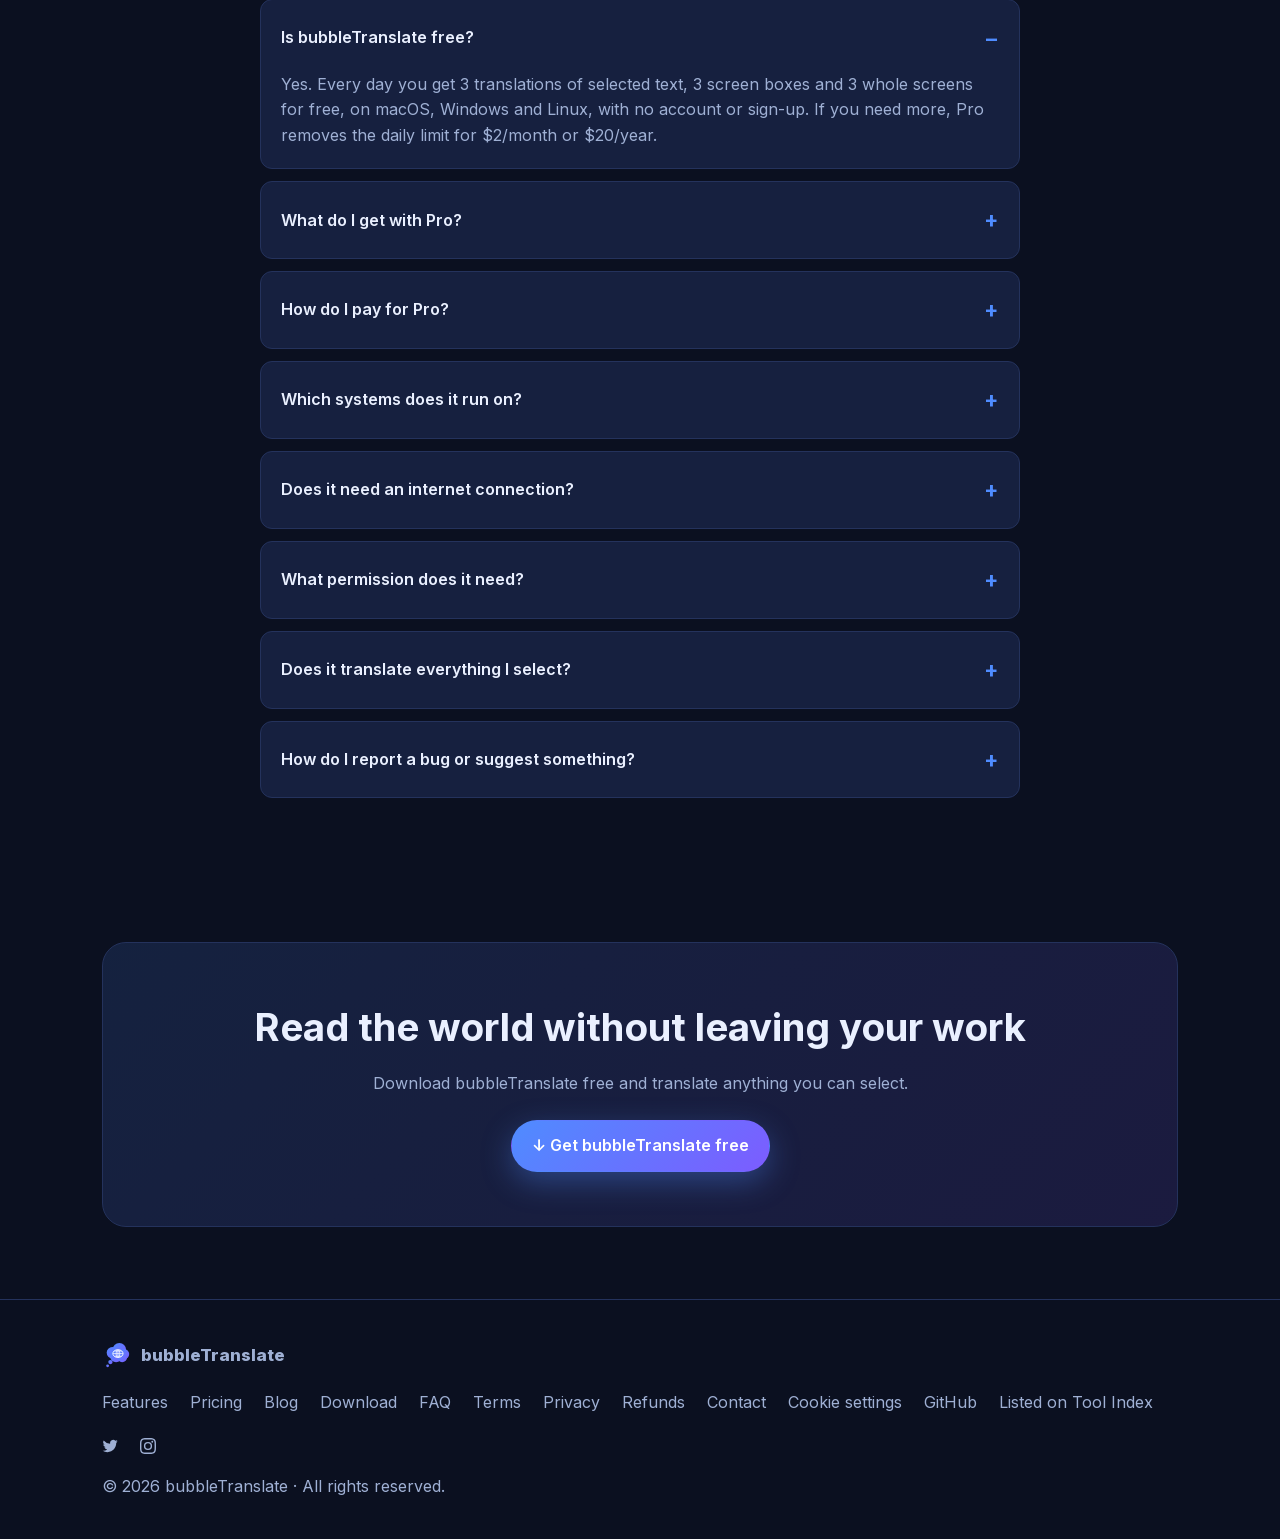
==== commit 779694d4: "Say the free plan gives three of each a day Three translations of selected text, three screen boxes " ====
--- a/index.html
+++ b/index.html
@@ -38,10 +38,10 @@
   <meta charset="UTF-8">
   <meta name="viewport" content="width=device-width, initial-scale=1.0">
   <title>bubbleTranslate — Translate all selectable text without leaving your desktop</title>
-  <meta name="description" content="bubbleTranslate is a lightweight desktop app for macOS, Windows and Linux. Select text in any app and a bubble appears at your cursor with the translation. 10 free translations a day; go unlimited with Pro from $2/month.">
+  <meta name="description" content="bubbleTranslate is a lightweight desktop app for macOS, Windows and Linux. Select text in any app and a bubble appears at your cursor with the translation. 3 free a day of each feature; go unlimited with Pro from $2/month.">
   <meta name="theme-color" content="#0b1020">
   <meta property="og:title" content="bubbleTranslate — Translate all selectable text without leaving your desktop">
-  <meta property="og:description" content="A desktop app for macOS, Windows and Linux. Select text in any app and a bubble appears at your cursor with the translation. 10 free a day, Pro from $2/month.">
+  <meta property="og:description" content="A desktop app for macOS, Windows and Linux. Select text in any app and a bubble appears at your cursor with the translation. 3 free a day of each feature, Pro from $2/month.">
   <meta property="og:type" content="website">
   <link rel="icon" type="image/svg+xml" href="favicon.svg">
   <link rel="preload" href="/fonts/inter-latin.woff2" as="font" type="font/woff2" crossorigin>
@@ -70,7 +70,7 @@
     "url": "https://bubbletranslate.app/",
     "downloadUrl": "https://bubbletranslate.app/#download",
     "softwareHelp": "https://github.com/pelamx/bubbleTranslate",
-    "description": "Select text in any app and a bubble appears at your cursor with the translation. 10 free translations a day; go unlimited with Pro.",
+    "description": "Select text in any app and a bubble appears at your cursor with the translation. 3 free a day of each feature; go unlimited with Pro.",
     "offers": [
       { "@type": "Offer", "price": "0", "priceCurrency": "USD", "name": "Free" },
       { "@type": "Offer", "price": "2", "priceCurrency": "USD", "name": "Pro (monthly)" },
@@ -123,14 +123,14 @@
     <section class="hero">
       <div class="container hero-grid">
         <div>
-          <span class="pill" data-i18n="hero.pill">🫧 Desktop app for macOS, Windows &amp; Linux · 10 free translations a day</span>
+          <span class="pill" data-i18n="hero.pill">🫧 Desktop app for macOS, Windows &amp; Linux · 3 free a day of each feature</span>
           <h1 data-i18n="hero.h1">Translate anything you can read <span class="grad">without leaving your desktop.</span></h1>
           <p class="lead" data-i18n="hero.lead">No interruption while reading anymore. Stop copy-pasting text into Google Translate. <b>Hold Alt (Option on a Mac) and select text or double-click a word</b>, and read the translation right where you are.</p>
           <div class="hero-actions">
             <a class="btn btn-primary" id="heroDownload" href="#download" data-i18n="hero.dlfree">↓ Download free</a>
             <a class="btn btn-ghost" href="#how" data-i18n="hero.see">See how it works</a>
           </div>
-          <p class="hero-note" data-i18n="hero.note">Ad-free · 10 translations a day · Pro from $2/month for unlimited</p>
+          <p class="hero-note" data-i18n="hero.note">Ad-free · 3 free a day of each feature · Pro from $2/month for unlimited</p>
         </div>
         <div class="mockup">
           <div class="video-frame">
@@ -207,7 +207,7 @@
         <div class="section-head">
           <p class="kicker" data-i18n="page.kicker">New</p>
           <h2 data-i18n="page.h2">Still not enough? Translate the whole page in one keystroke.</h2>
-          <p data-i18n="page.p">A website, a PDF, a terminal, a game, an app nobody ever translated — press <b>⌘⇧F</b> on a Mac or <b>Ctrl+Shift+F</b> on Windows and Linux, and every paragraph on your screen turns into your language, right where it was. Same layout, same font, same size, same colours: it looks as if it had been written in your language. Code and file names stay untouched. Any key or a click brings the original back. Three free screen translations a day; unlimited with Pro.</p>
+          <p data-i18n="page.p">A website, a PDF, a terminal, a game, an app nobody ever translated — press <b>⌘⇧F</b> on a Mac or <b>Ctrl+Shift+F</b> on Windows and Linux, and every paragraph on your screen turns into your language, right where it was. Same layout, same font, same size, same colours: it looks as if it had been written in your language. Code and file names stay untouched. Any key or a click brings the original back. Three free whole-screen translations a day; unlimited with Pro.</p>
         </div>
         <div class="how-ocr">
           <div class="video-frame">
@@ -400,7 +400,7 @@
       <div class="container">
         <div class="section-head">
           <h2 data-i18n="price.head.h2">Simple pricing</h2>
-          <p data-i18n="price.head.p">Start free with 10 translations a day. Go unlimited when you need more.</p>
+          <p data-i18n="price.head.p">Start free with 3 translations, 3 screen boxes and 3 whole screens a day. Go unlimited when you need more.</p>
         </div>
         <div class="pricing">
           <div class="price-card">
@@ -408,7 +408,7 @@
             <div class="price"><span class="amount">$0</span><span class="per" data-i18n="price.free.per">forever</span></div>
             <p class="price-tag" data-i18n="price.free.tag">For light, everyday reading.</p>
             <ul class="plan-list">
-              <li data-i18n="price.free.1">✓ <b>10 translations per day</b></li>
+              <li data-i18n="price.free.1">✓ <b>3 translations, 3 screen boxes and 3 whole screens a day</b></li>
               <li data-i18n="price.free.2">✓ Works wherever you can select text</li>
               <li data-i18n="price.free.3">✓ Automatic provider fallback</li>
               <li data-i18n="price.free.4">✓ Bubble at your cursor, menu bar / tray</li>
@@ -442,7 +442,7 @@
       <div class="container">
         <div class="section-head">
           <h2 data-i18n="dl.head.h2">Download bubbleTranslate</h2>
-          <p data-i18n="dl.head.p">Free to install, with 10 translations a day. Upgrade to Pro anytime for unlimited.</p>
+          <p data-i18n="dl.head.p">Free to install, with 3 free a day of each feature. Upgrade to Pro anytime for unlimited.</p>
         </div>
         <div class="dl-grid">
           <div class="dl-card" data-os="mac">
@@ -555,7 +555,7 @@
           <p data-i18n="faq.head.p">Everything worth knowing before you install.</p>
         </div>
         <div class="faq">
-          <details open><summary data-i18n="faq.q1">Is bubbleTranslate free?</summary><p data-i18n="faq.a1">Yes. You get 10 translations a day for free, on macOS, Windows and Linux, with no account or sign-up. If you need more, Pro removes the daily limit for $2/month or $20/year.</p></details>
+          <details open><summary data-i18n="faq.q1">Is bubbleTranslate free?</summary><p data-i18n="faq.a1">Yes. Every day you get 3 translations of selected text, 3 screen boxes and 3 whole screens for free, on macOS, Windows and Linux, with no account or sign-up. If you need more, Pro removes the daily limit for $2/month or $20/year.</p></details>
           <details><summary data-i18n="faq.q2">What do I get with Pro?</summary><p data-i18n="faq.a2">Unlimited translations on up to three machines, for $2/month or $20/year (the yearly plan is two months free). One licence key covers all your machines, and it supports the app's ongoing development.</p></details>
           <details><summary data-i18n="faq.q3">How do I pay for Pro?</summary><p data-i18n="faq.a3">Monthly or yearly. Billing goes through Paddle, the merchant of record, so you are charged in your own currency. Taxes, if applicable, are calculated and shown by Paddle at checkout. You can cancel anytime.</p></details>
           <details><summary data-i18n="faq.q4">Which systems does it run on?</summary><p data-i18n="faq.a4">macOS, Windows and Linux. The Windows build is one .exe that needs nothing installed and runs on Windows 10 and 11, including ARM machines. On Linux the download runs on any distribution with glibc 2.28 or newer — Ubuntu 20.04, Debian 10, Fedora, Arch and everything since; reading text off the screen works out of the box, and reads properly — accents and every alphabet — with Tesseract installed.</p></details>
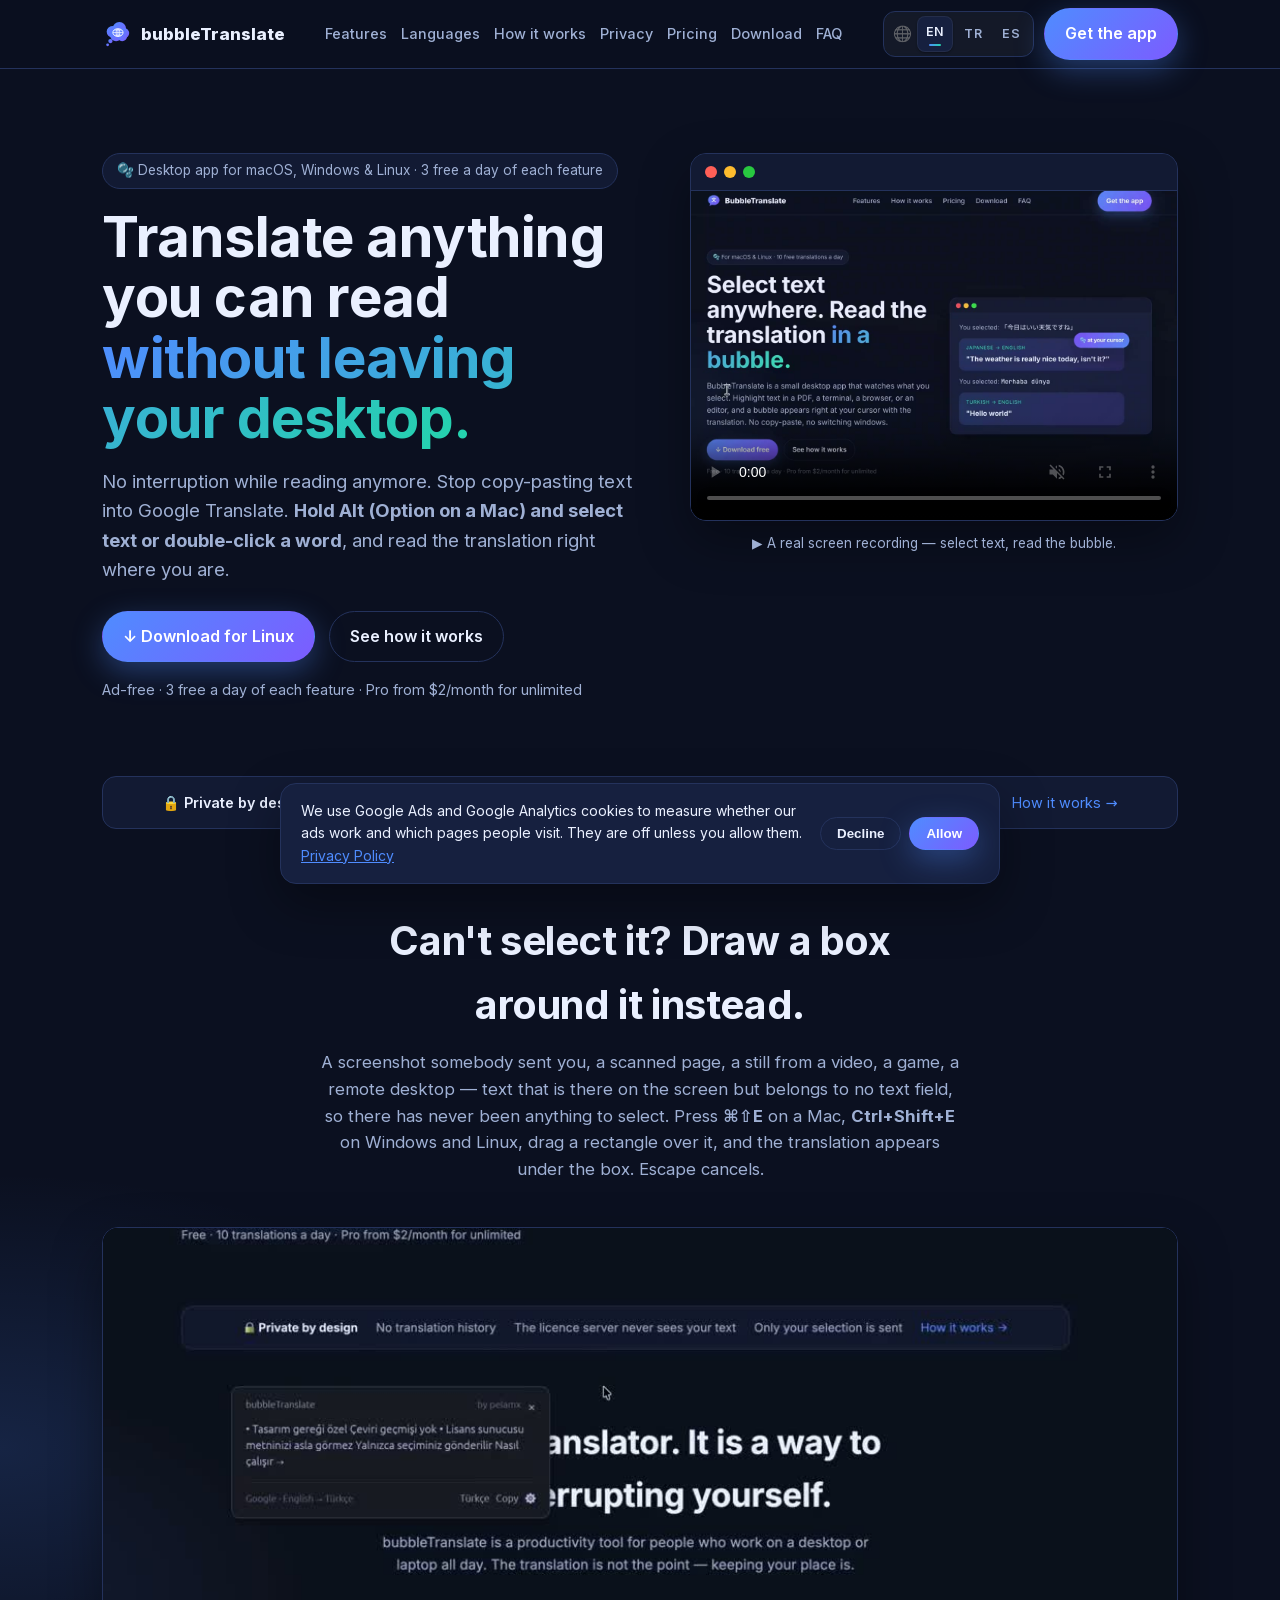
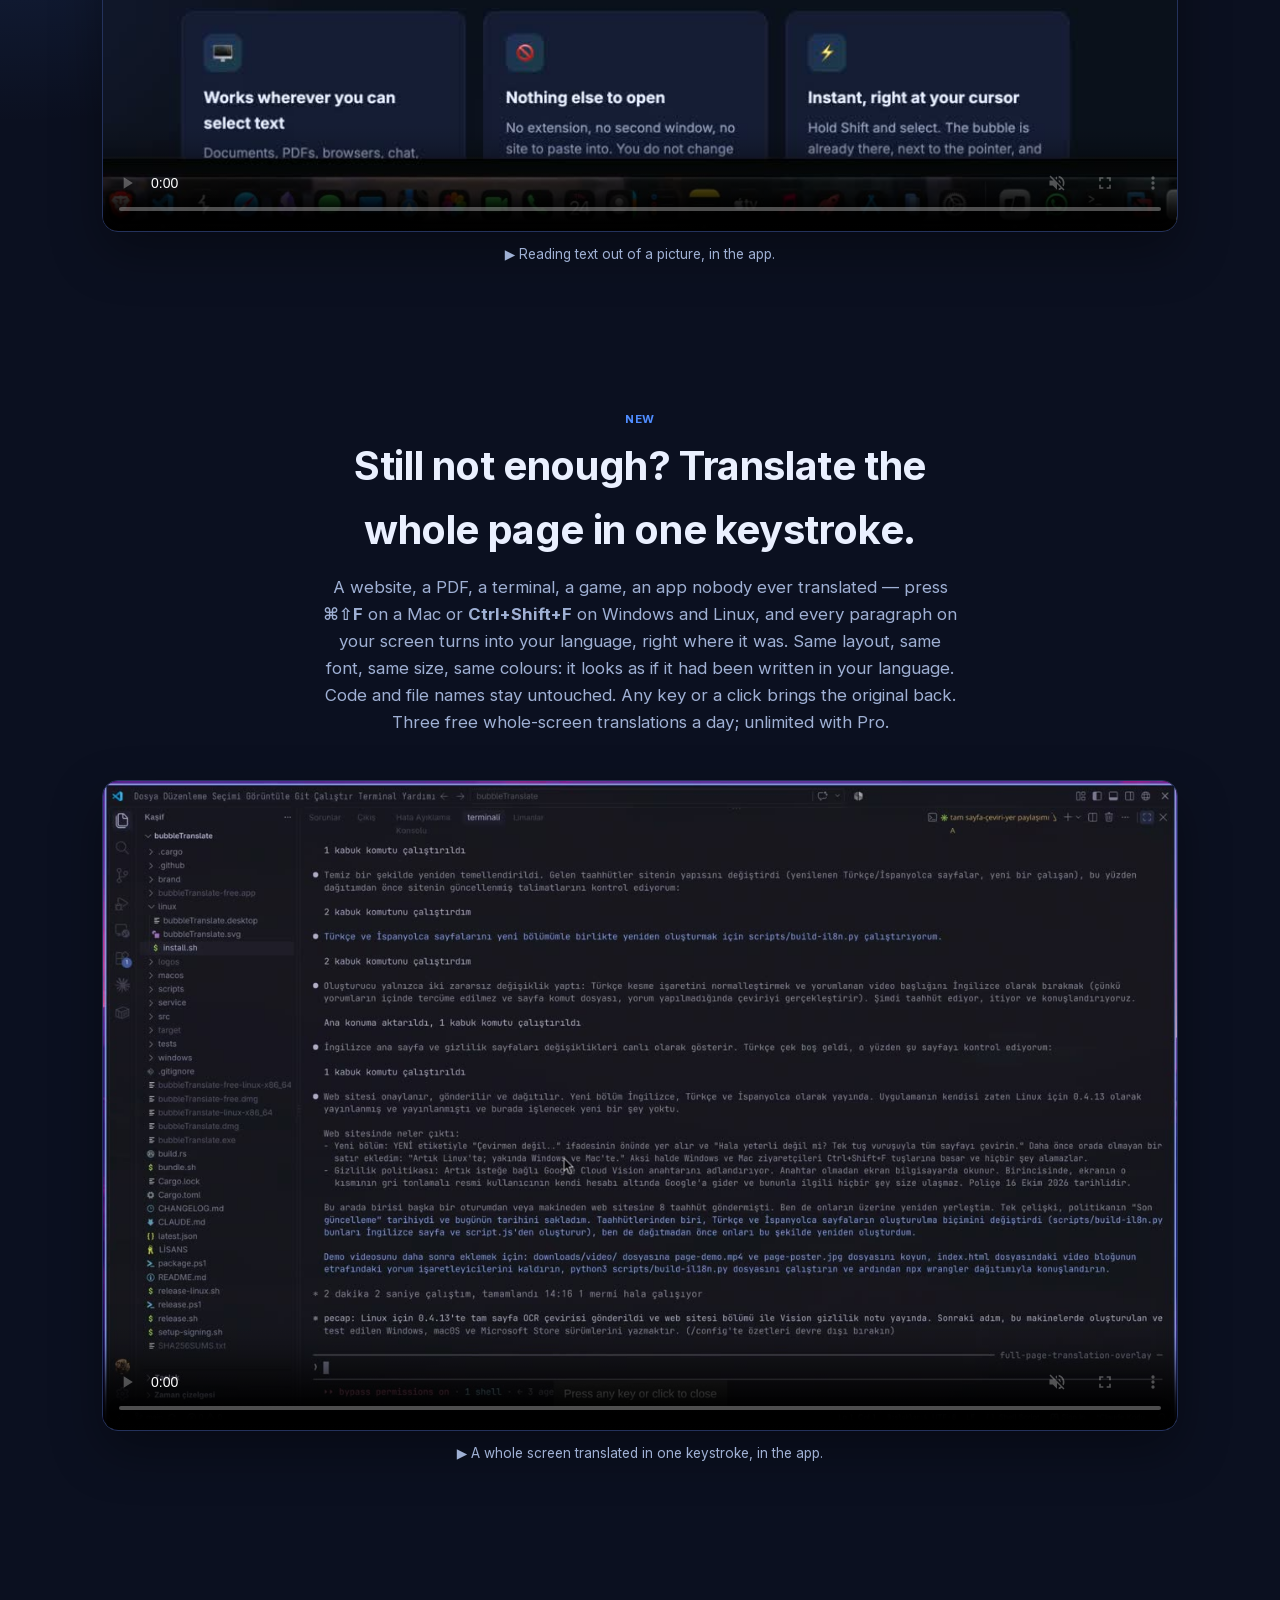
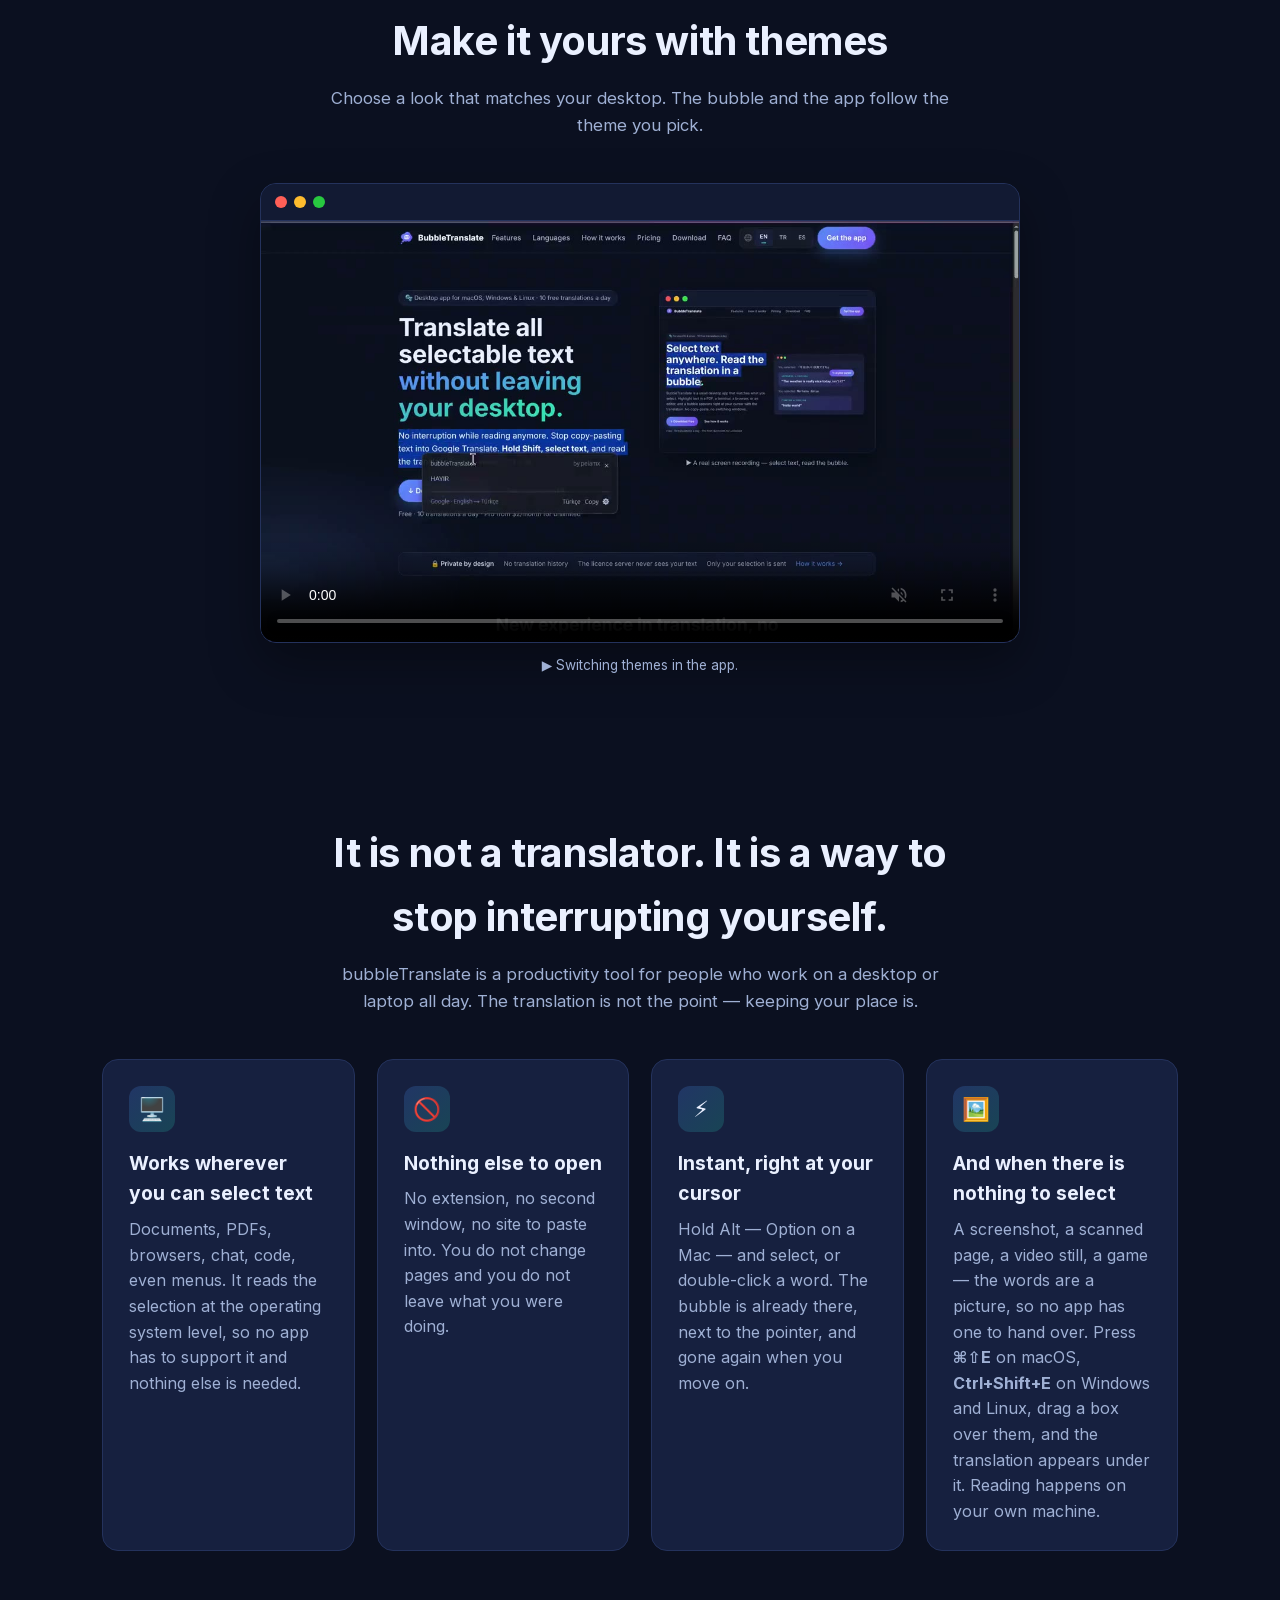
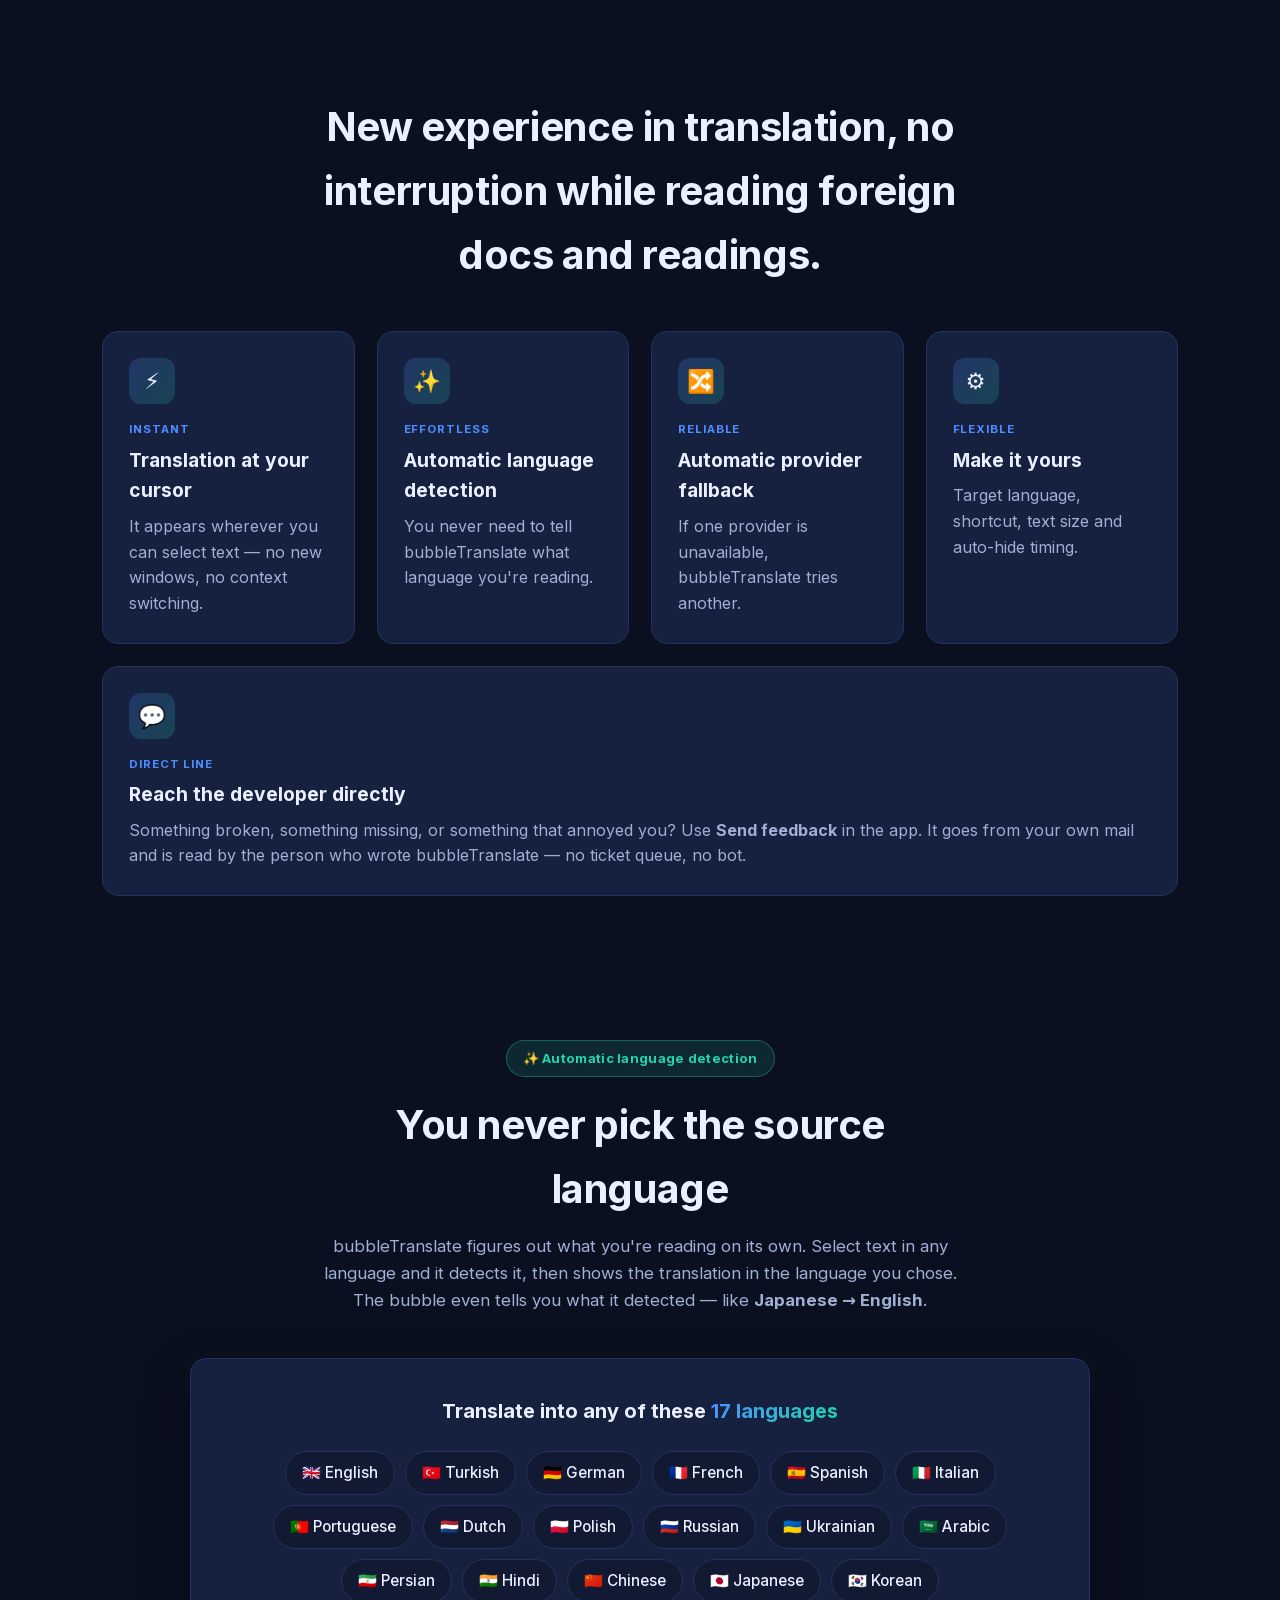
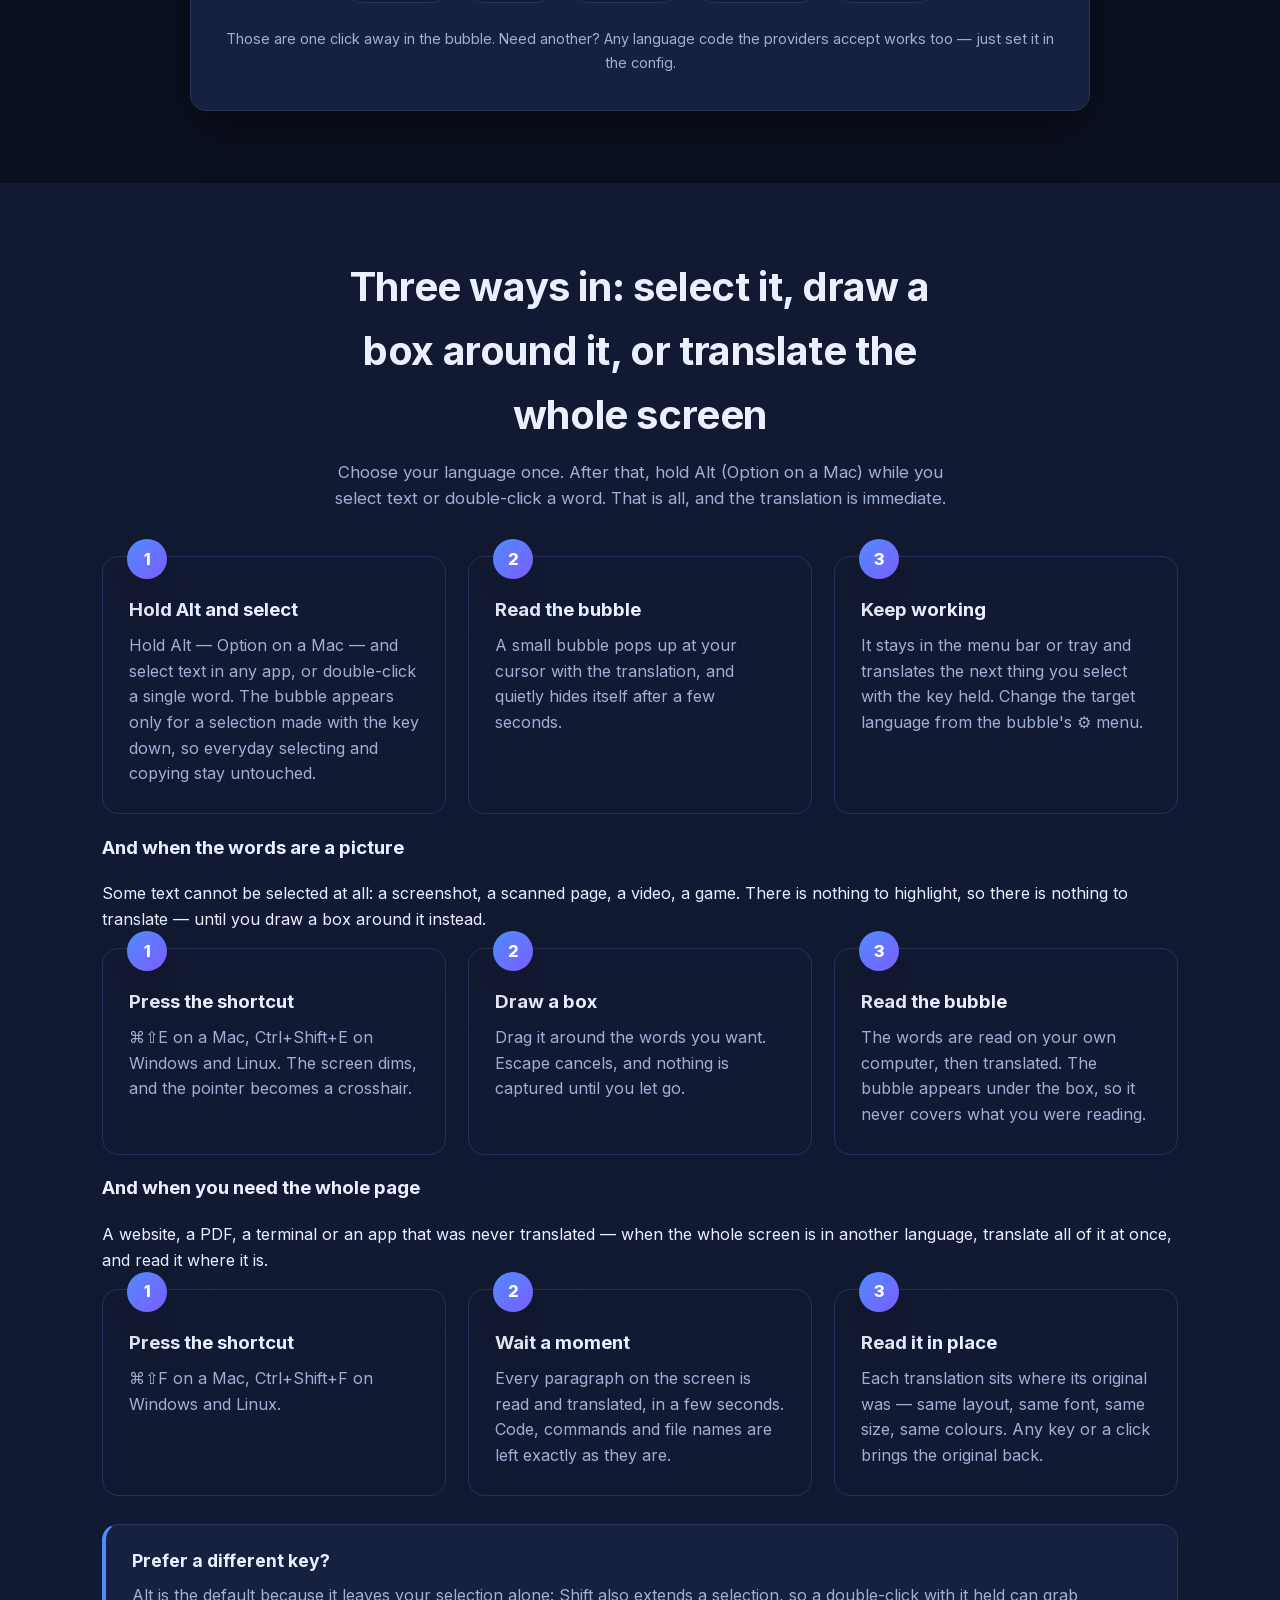
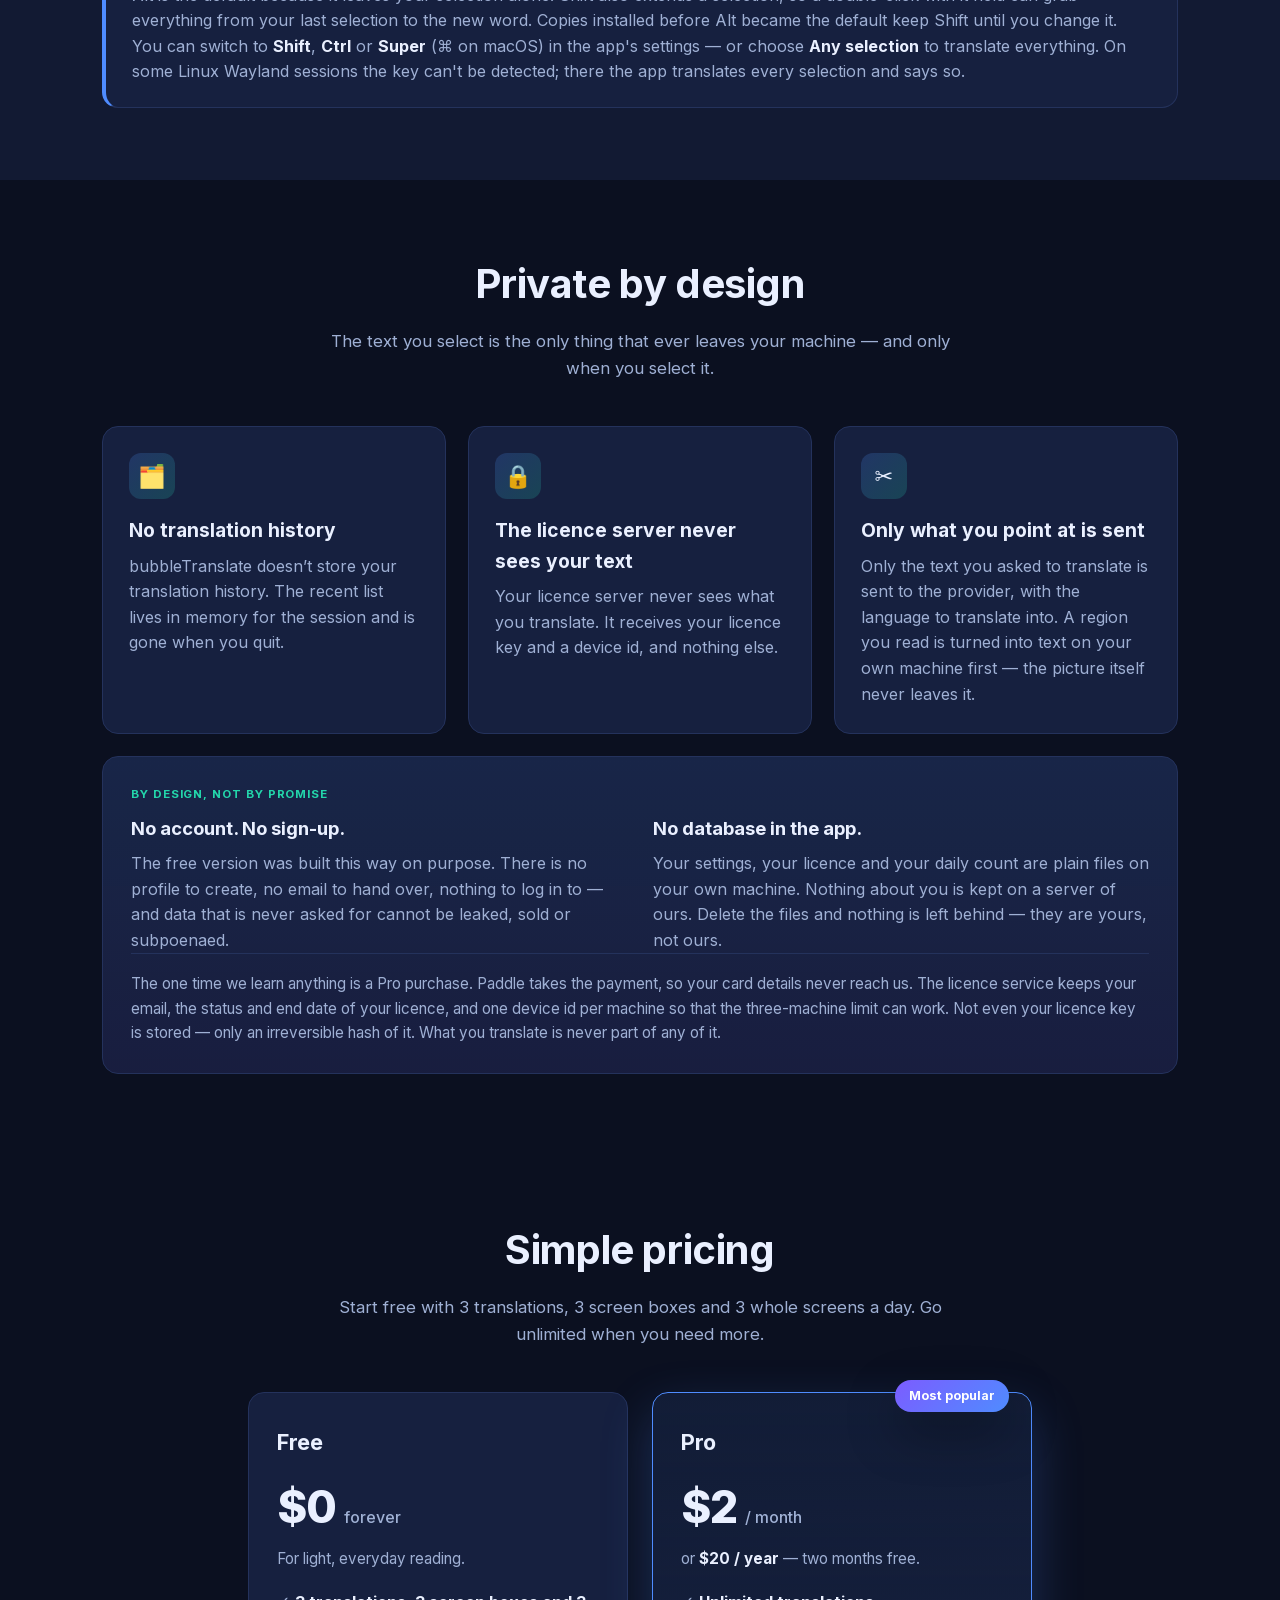
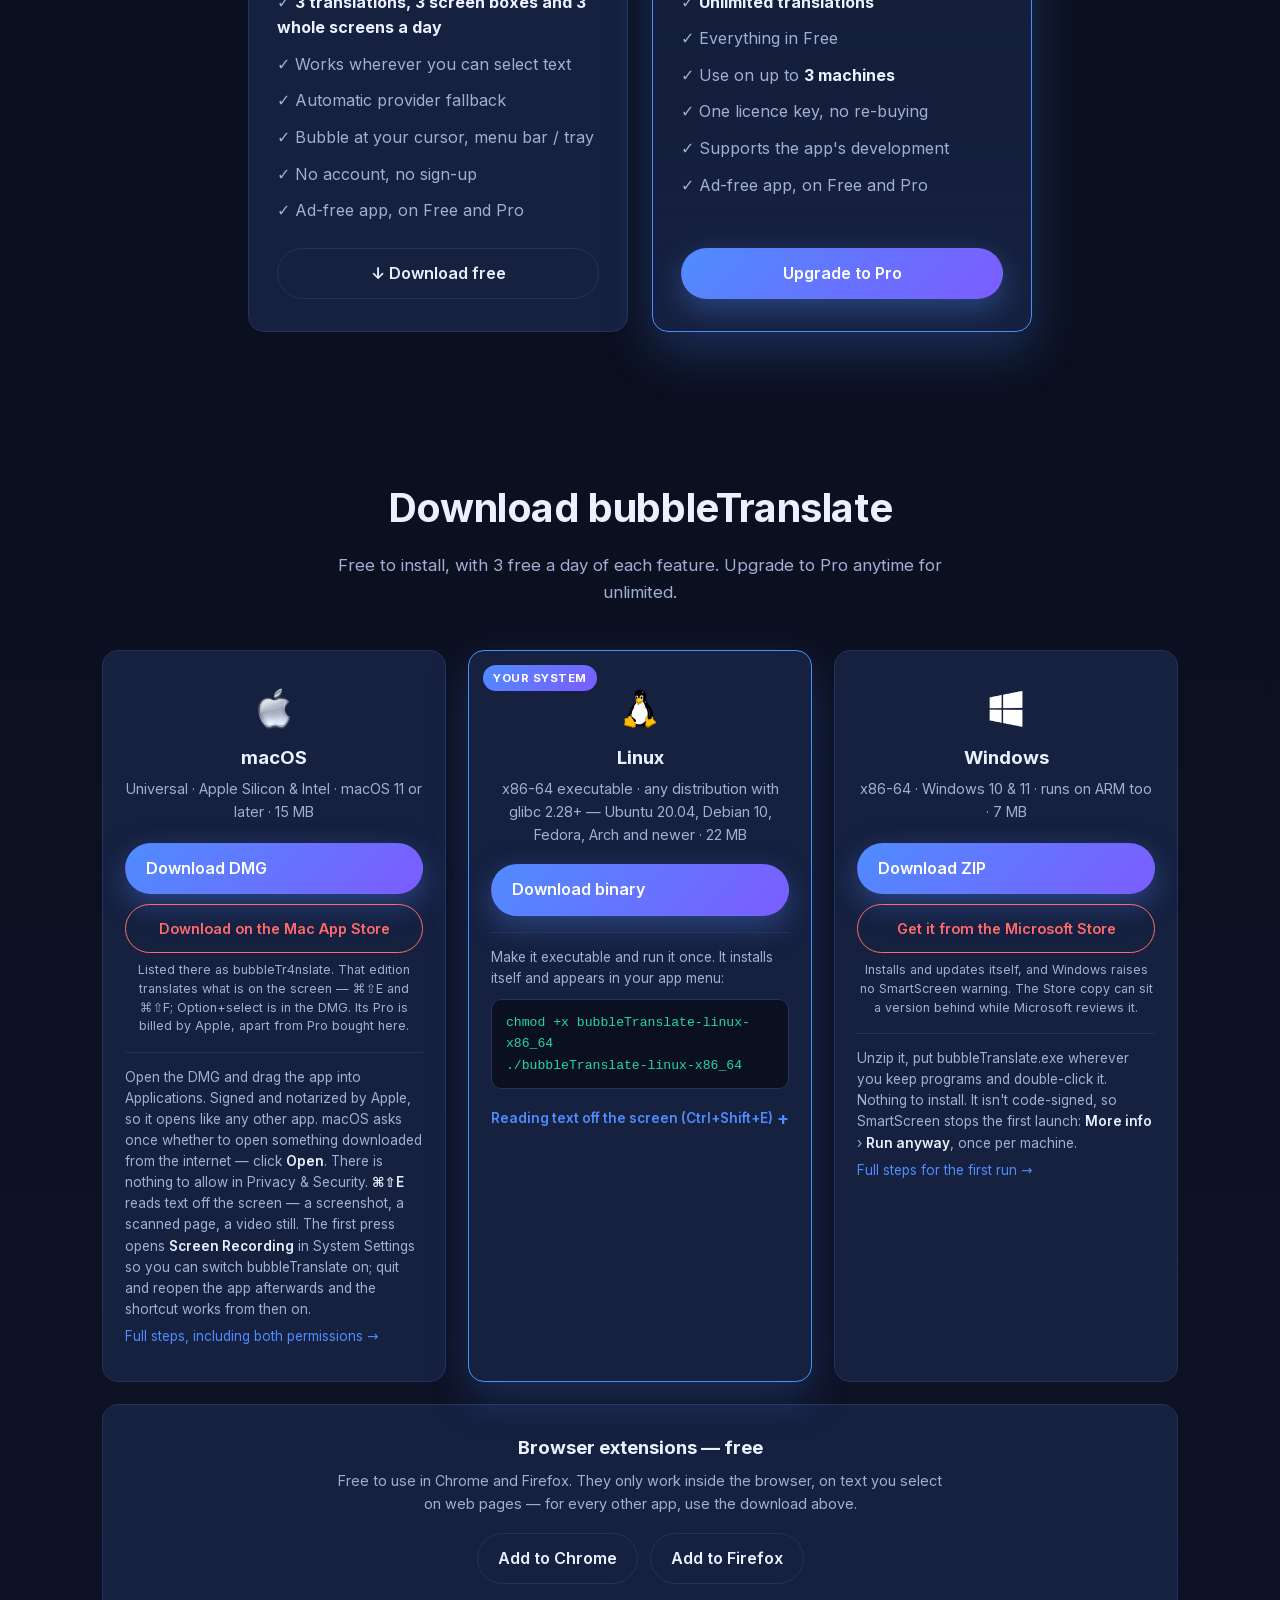
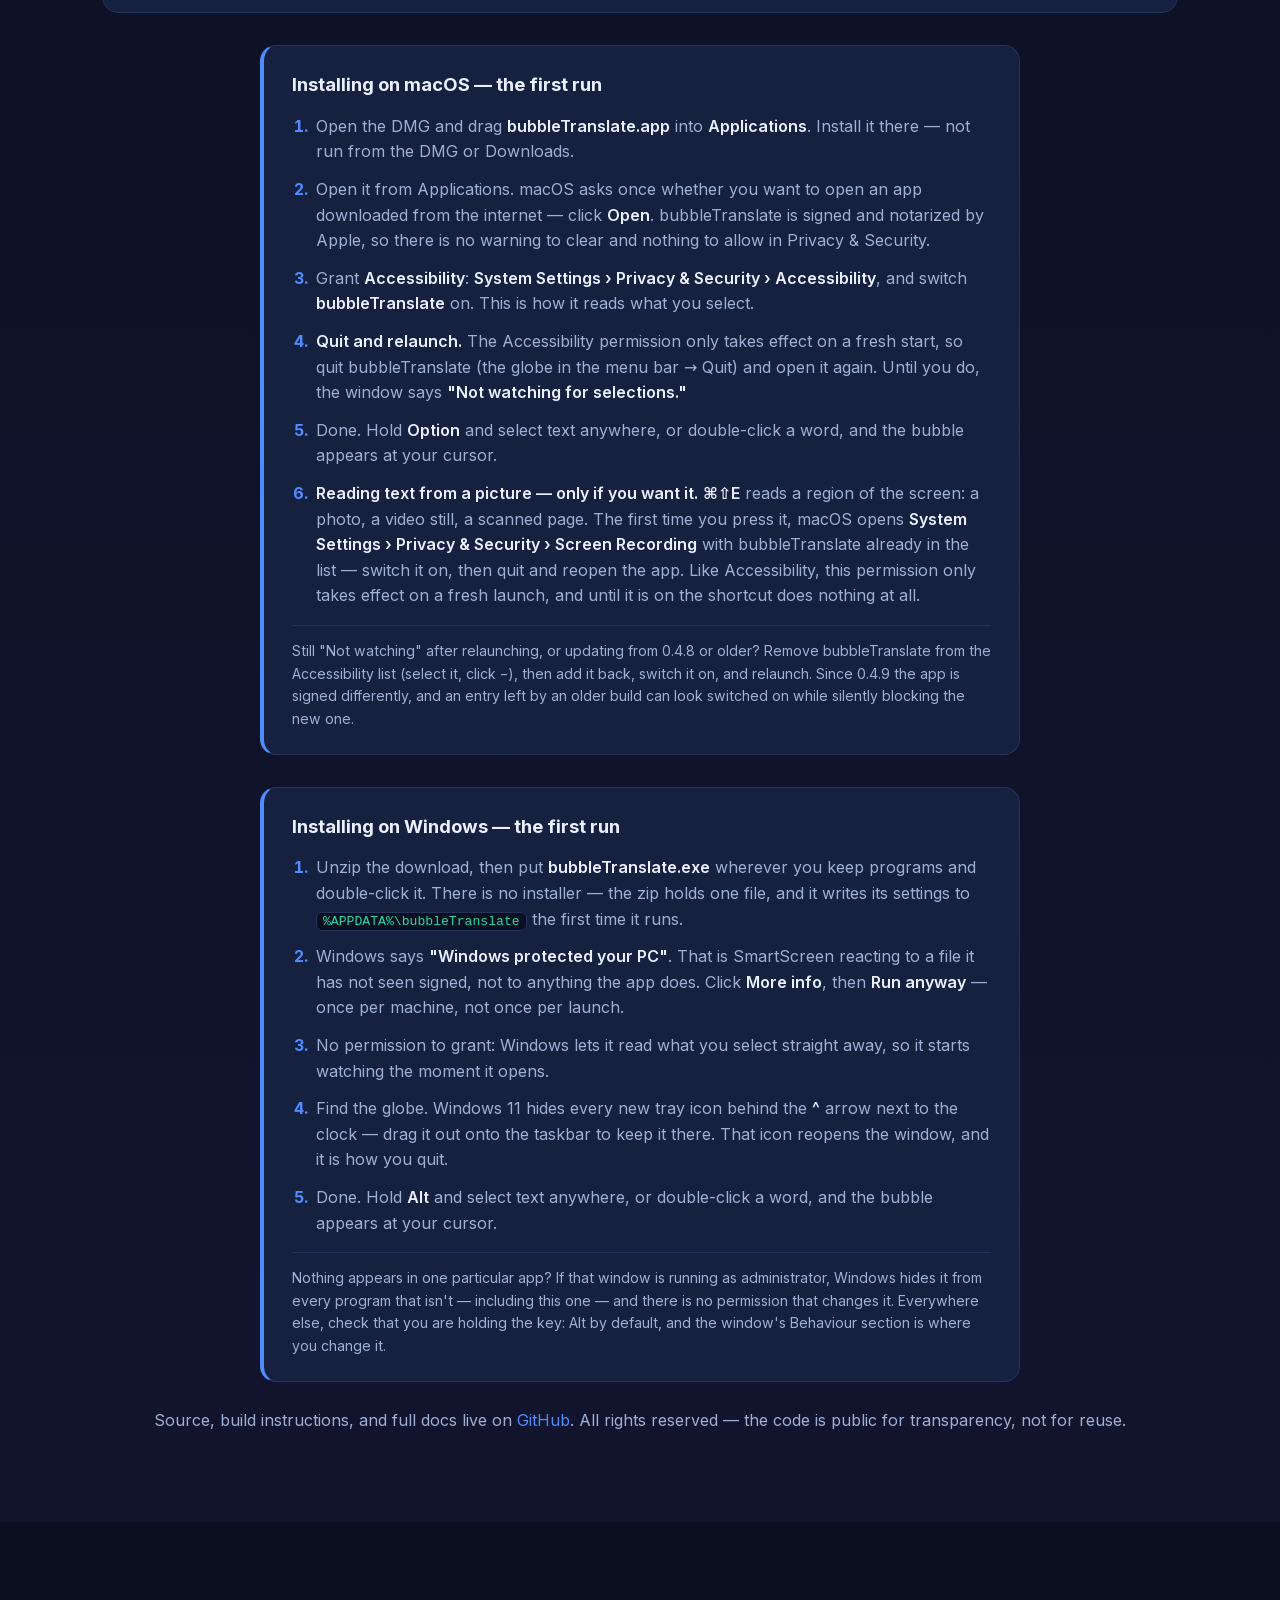
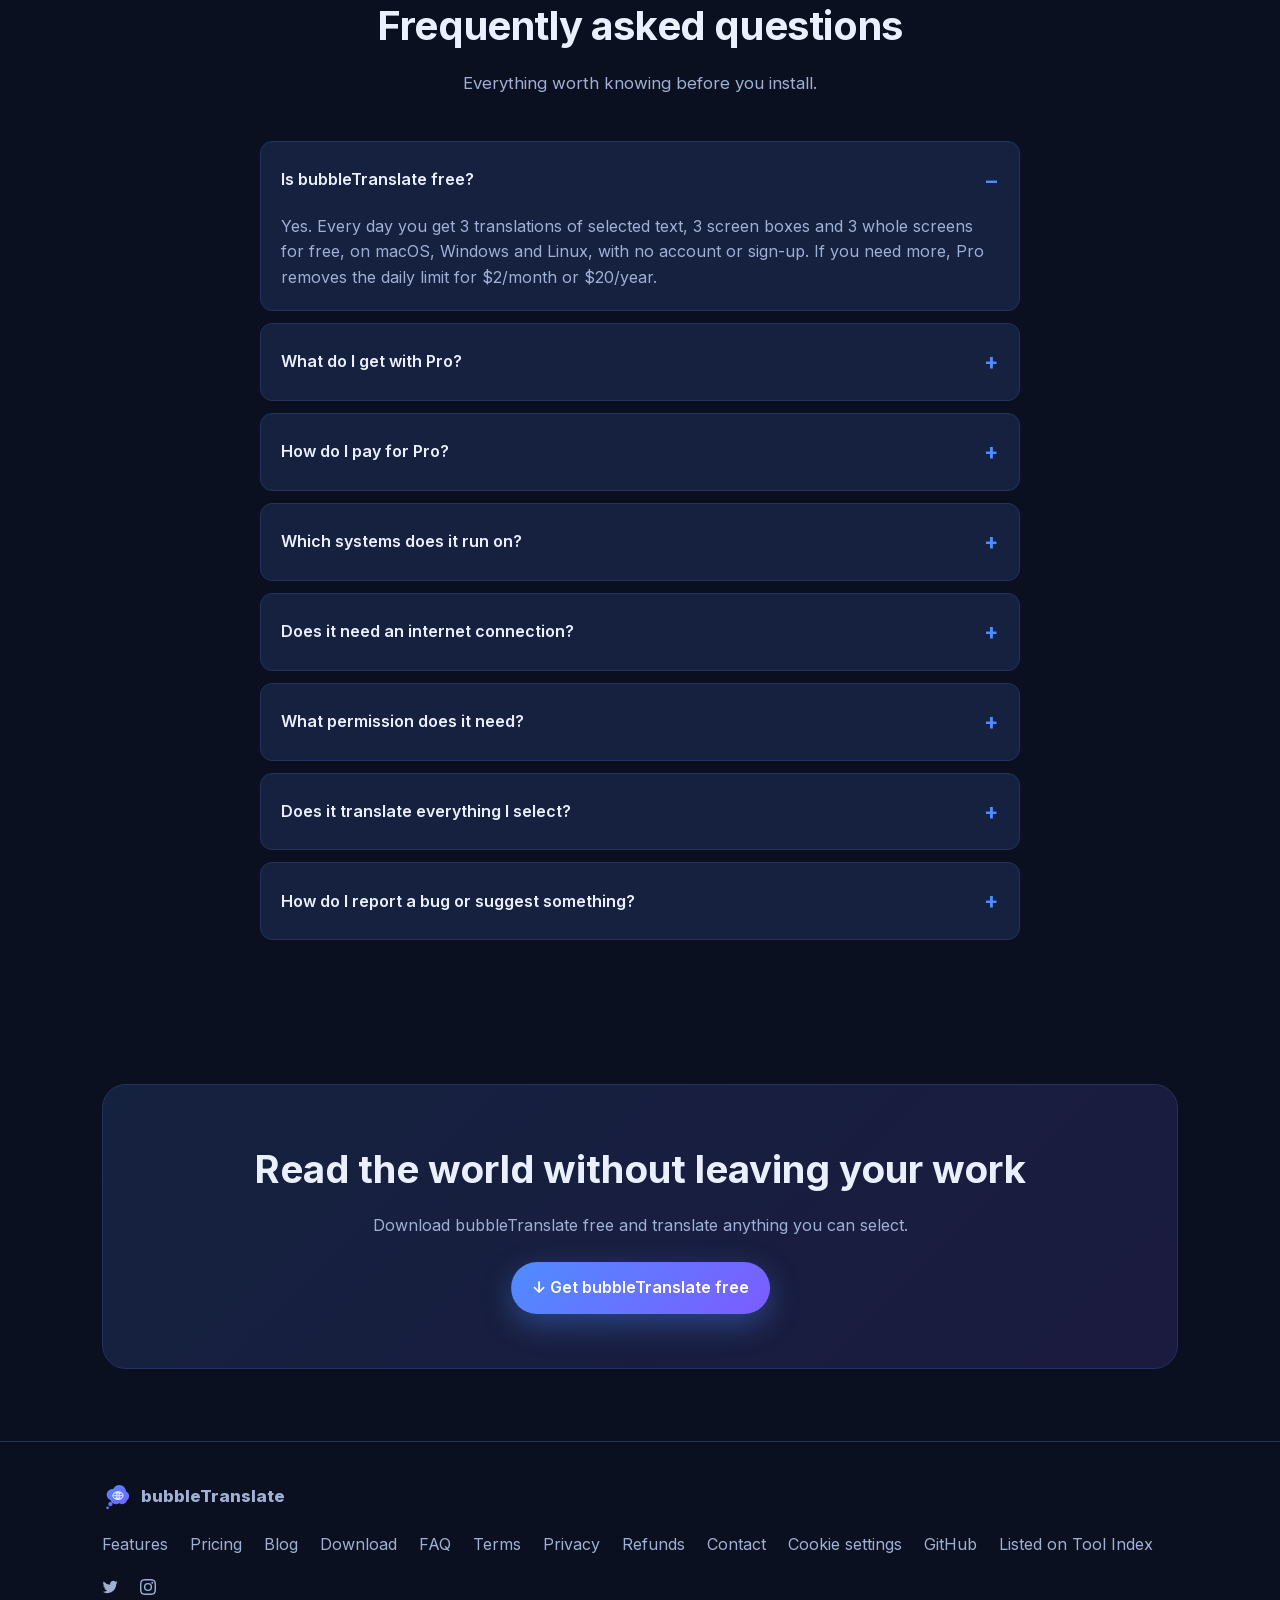
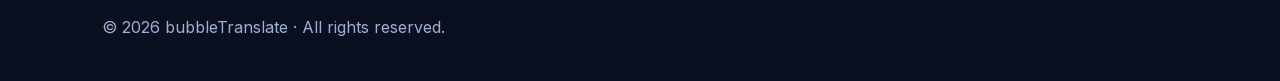
==== commit f374cfbe: "Link the Mac App Store edition from the macOS download card Co-Authored-By: Claude Opus 5.5 <noreply" ====
--- a/index.html
+++ b/index.html
@@ -450,6 +450,8 @@
             <h3>macOS <span class="dl-ver" data-ver="mac" hidden></span></h3>
             <p data-i18n="dl.mac.desc">Universal · Apple Silicon &amp; Intel · macOS 11 or later · 15&nbsp;MB</p>
             <a class="btn btn-primary" href="https://github.com/pelamx/downloads/releases/latest" download data-i18n="dl.mac.btn">Download DMG</a>
+            <a class="btn btn-ghost dl-store" href="https://apps.apple.com/app/bubbletr4nslate/id6823892113" data-i18n="dl.mac.store">Download on the Mac App Store</a>
+            <span class="dl-store-note" data-i18n="dl.mac.store.note">Listed there as bubbleTr4nslate. That edition translates what is on the screen — ⌘⇧E and ⌘⇧F; Option+select is in the DMG. Its Pro is billed by Apple, apart from Pro bought here.</span>
             <div class="after-download" id="mac-after" hidden>
               <p class="after-h" data-i18n="dl.mac.after.h">Downloaded. Two steps and it is running.</p>
               <ol>
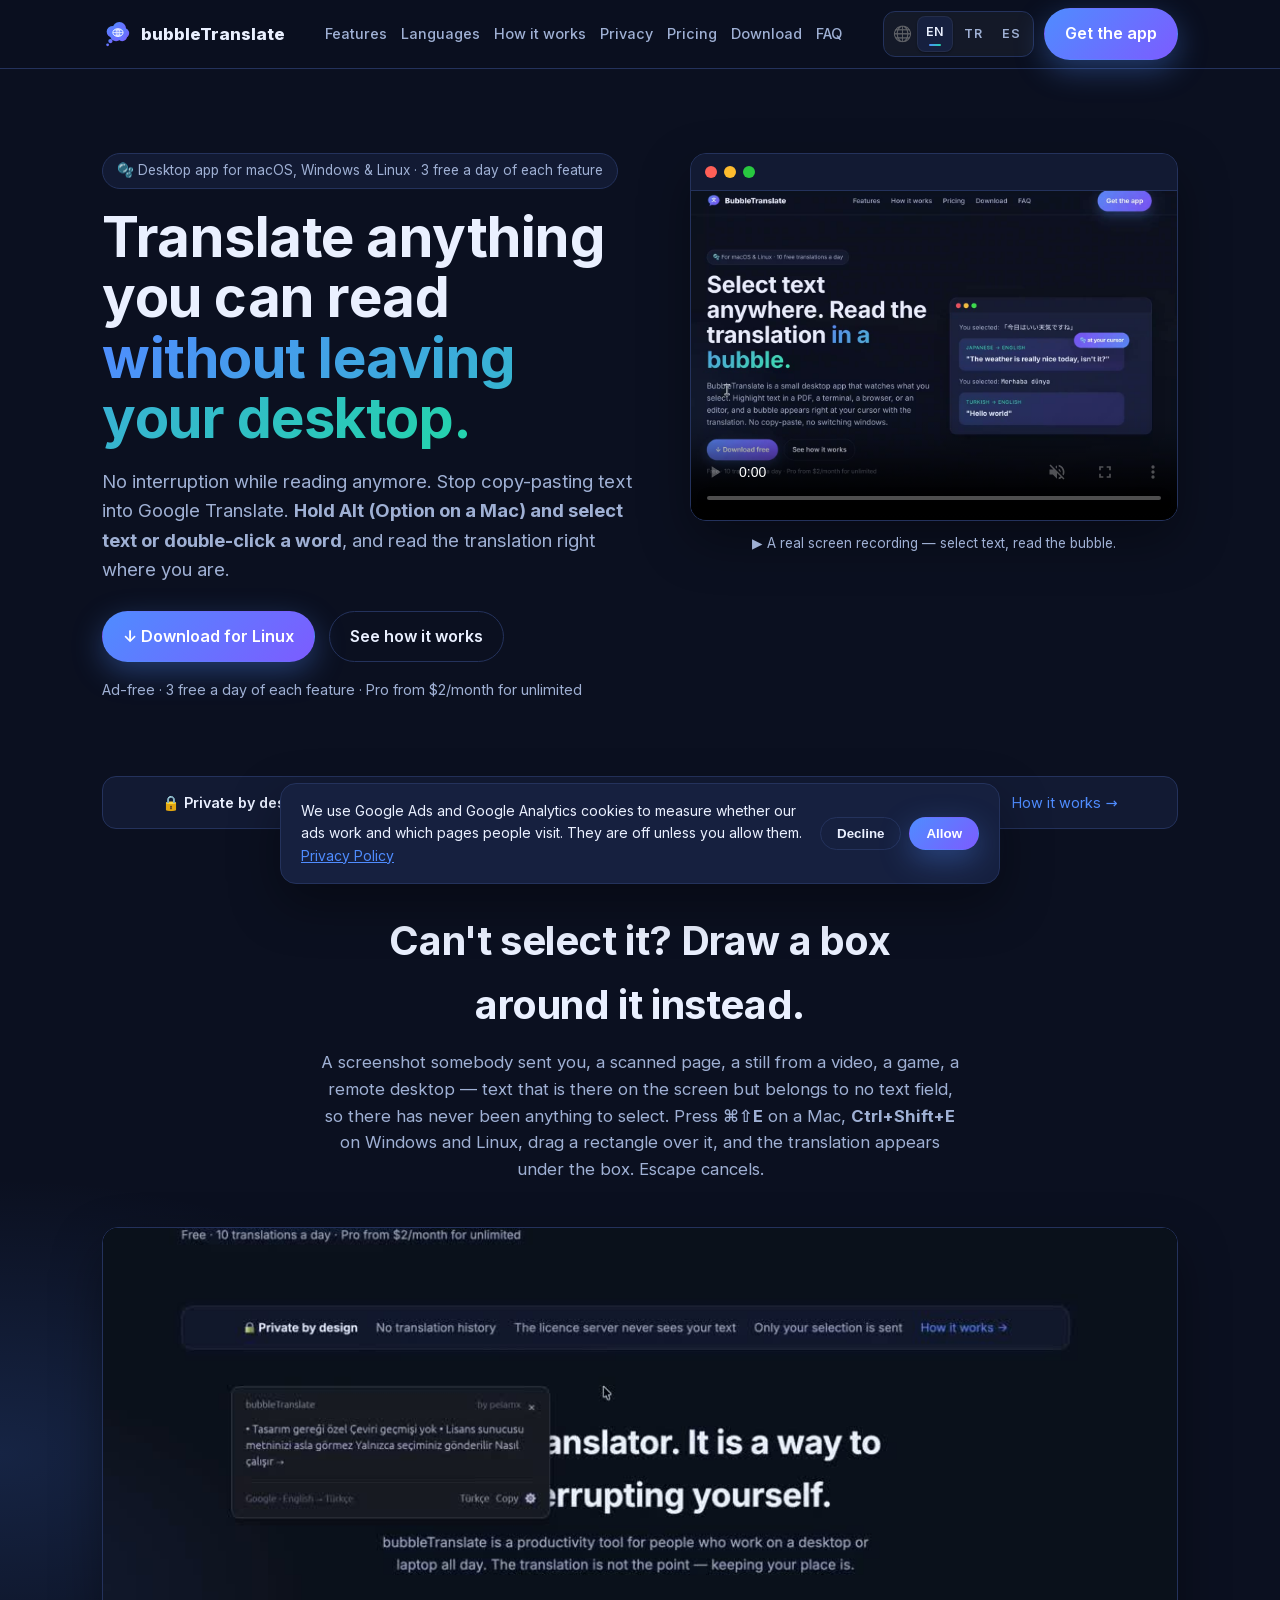
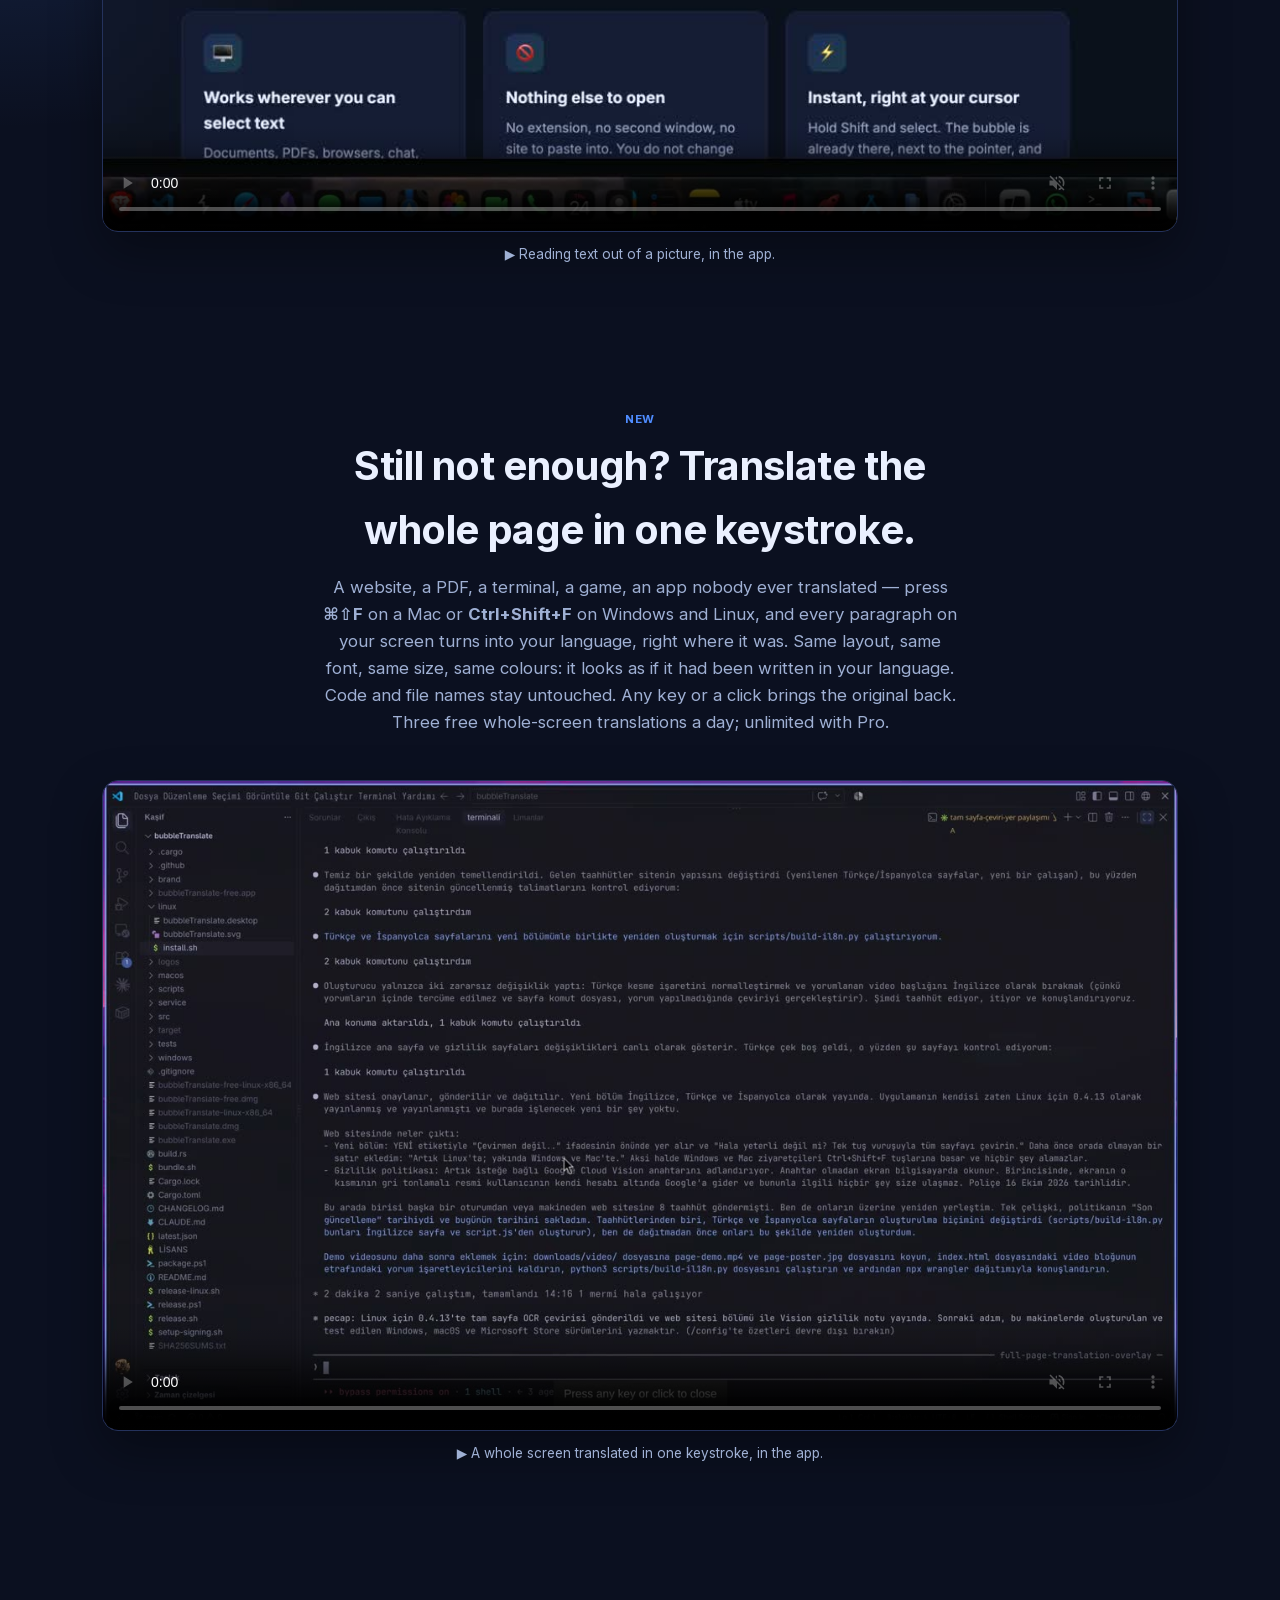
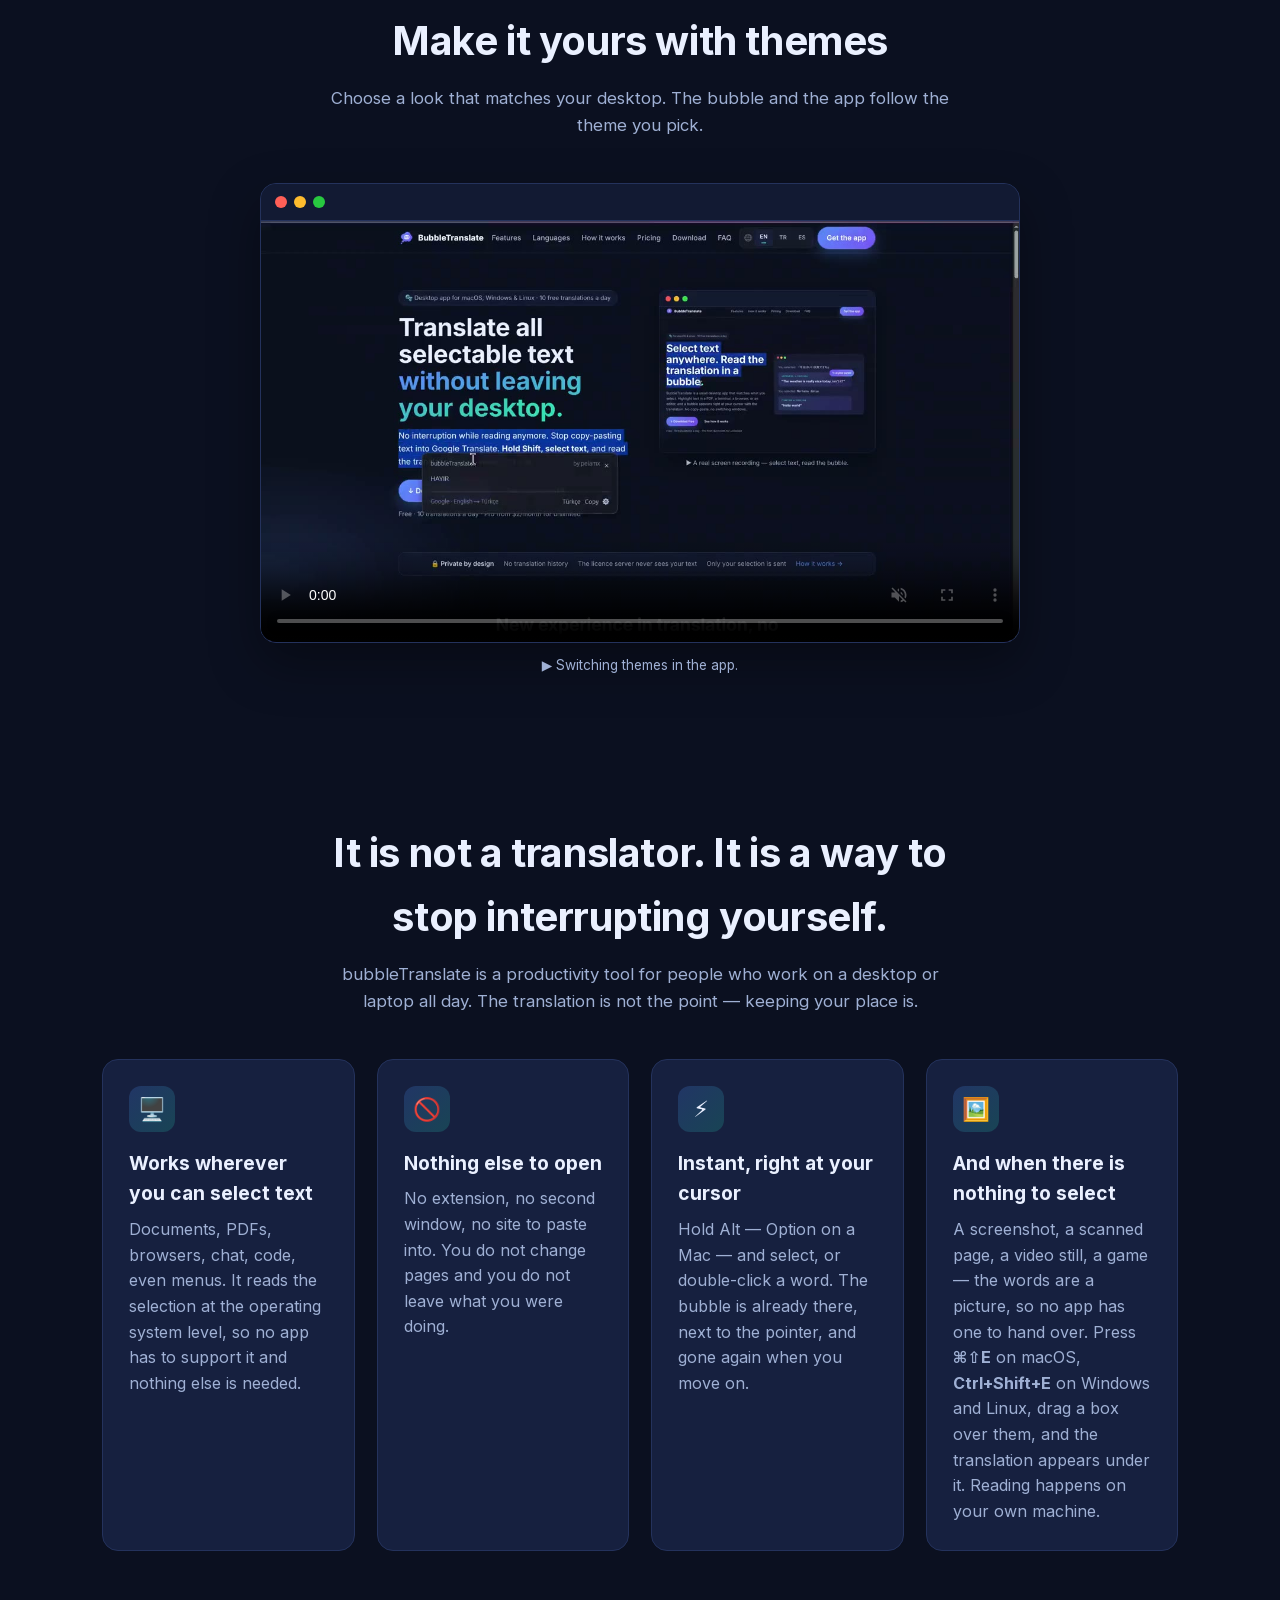
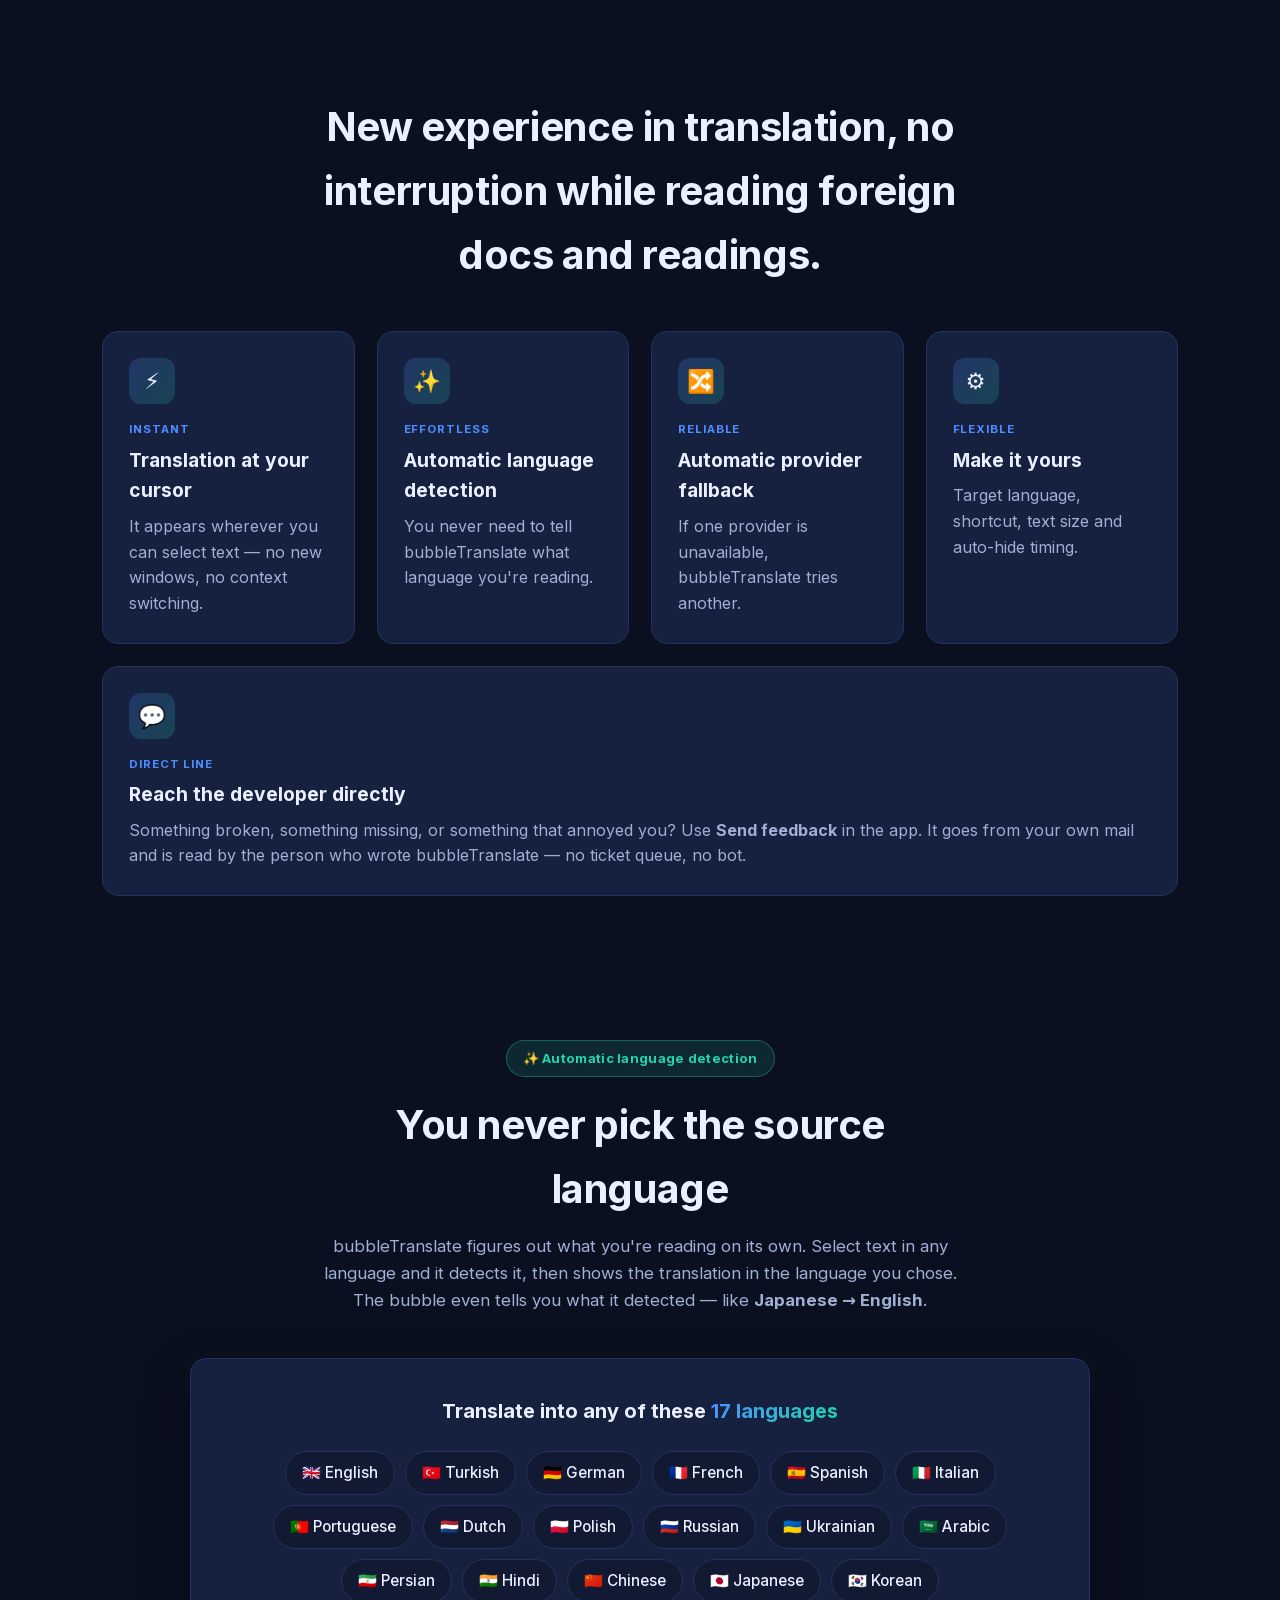
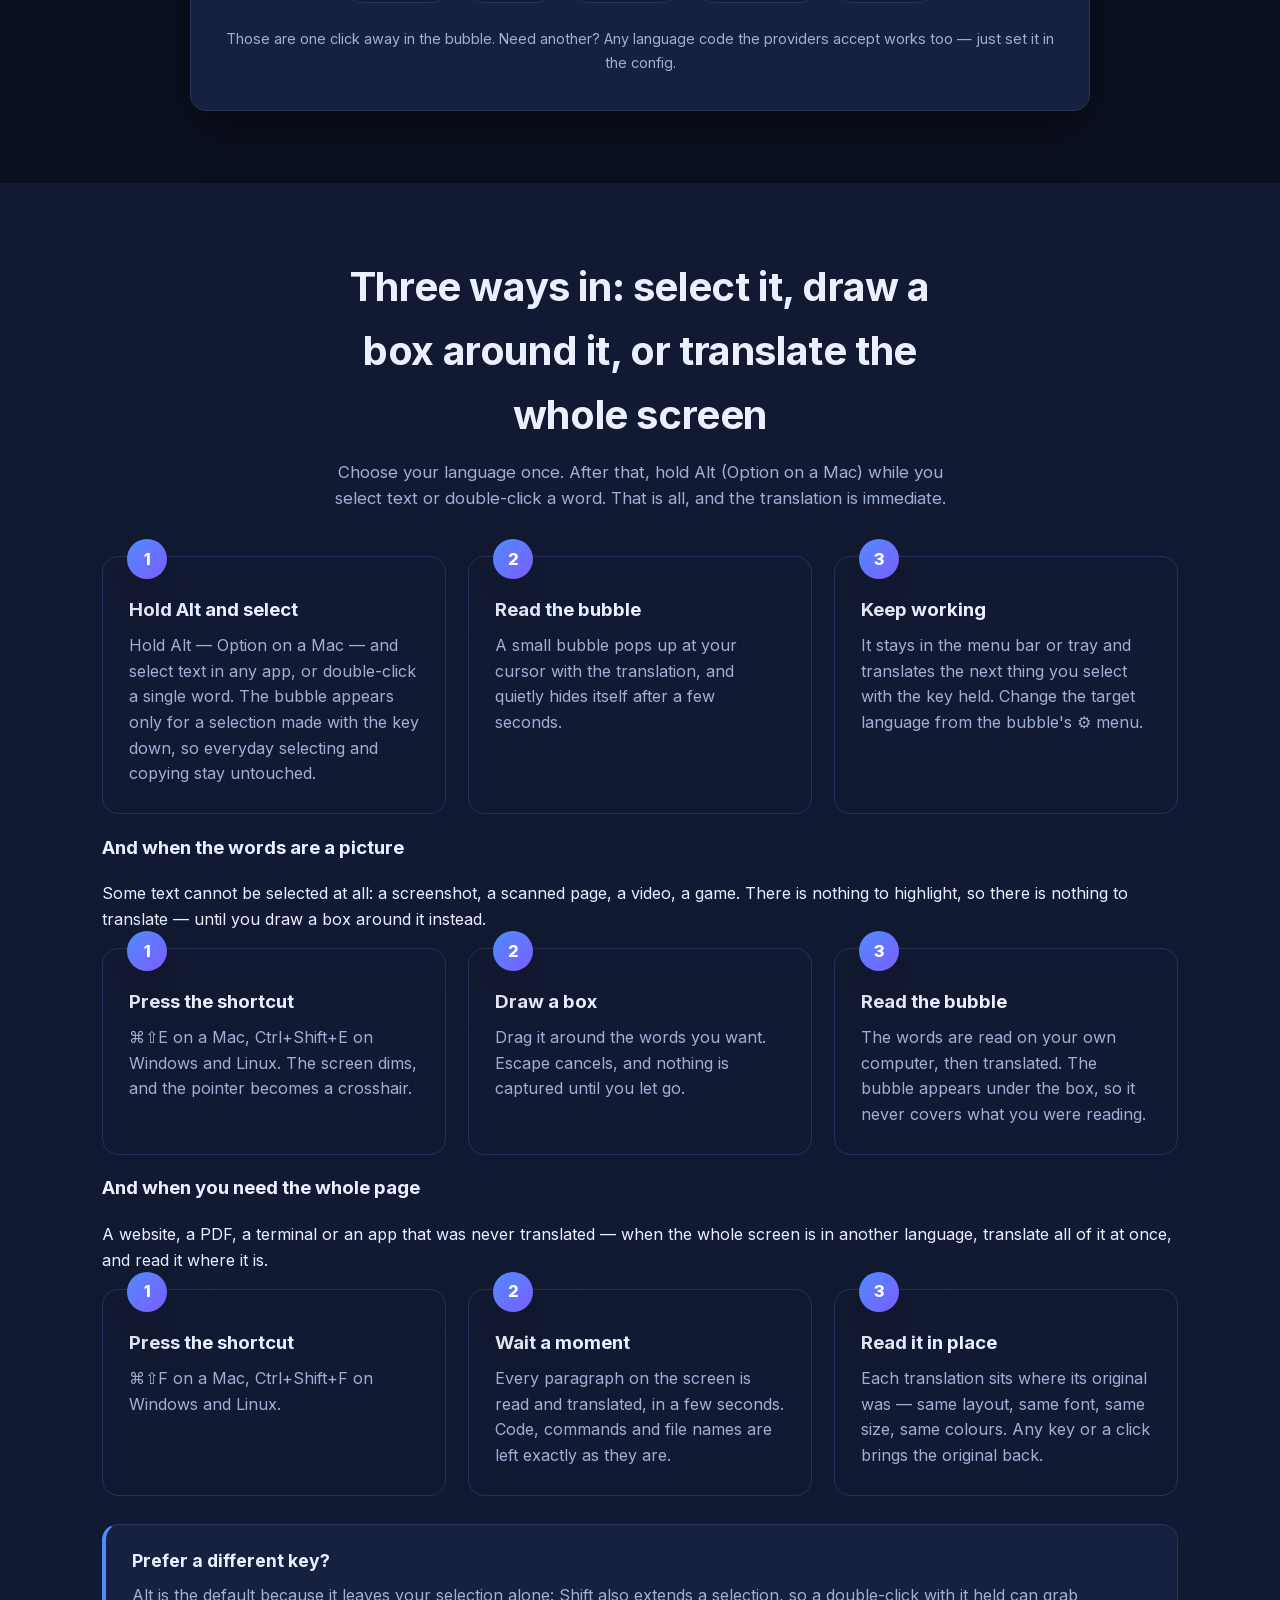
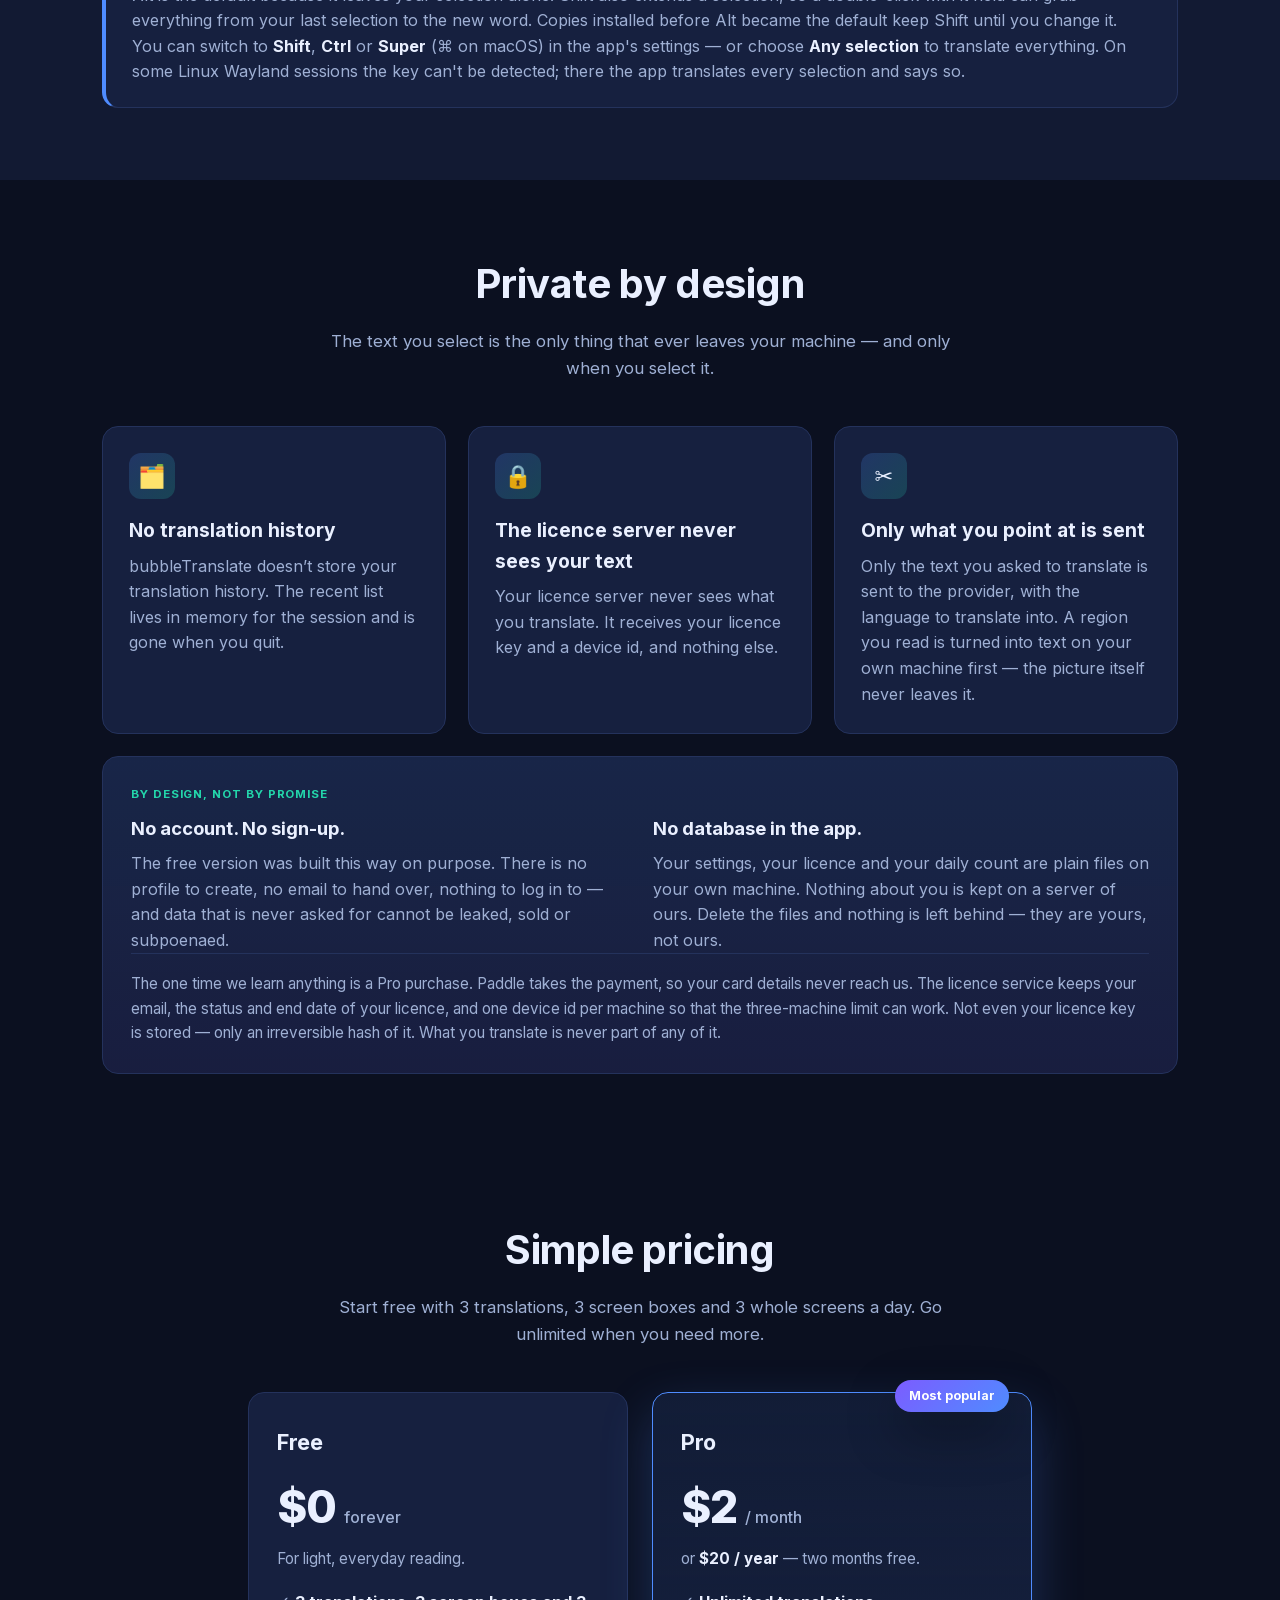
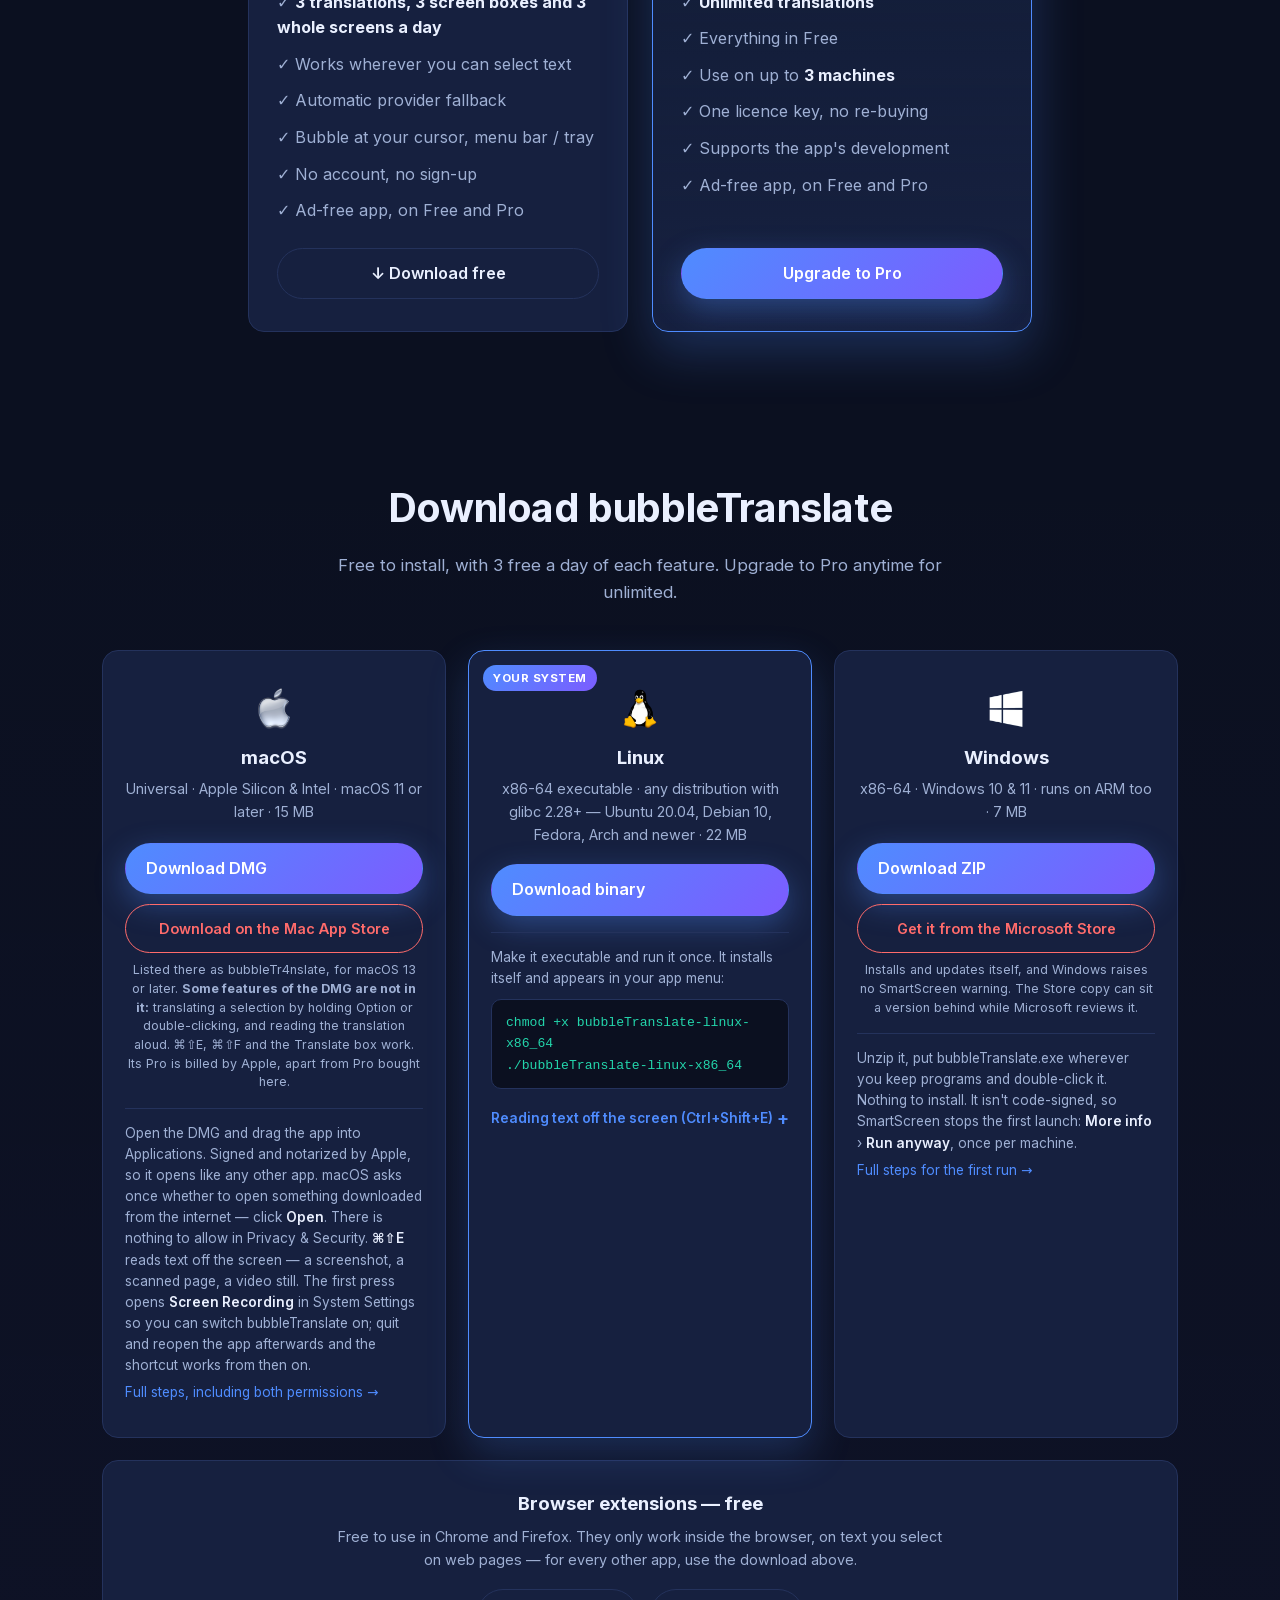
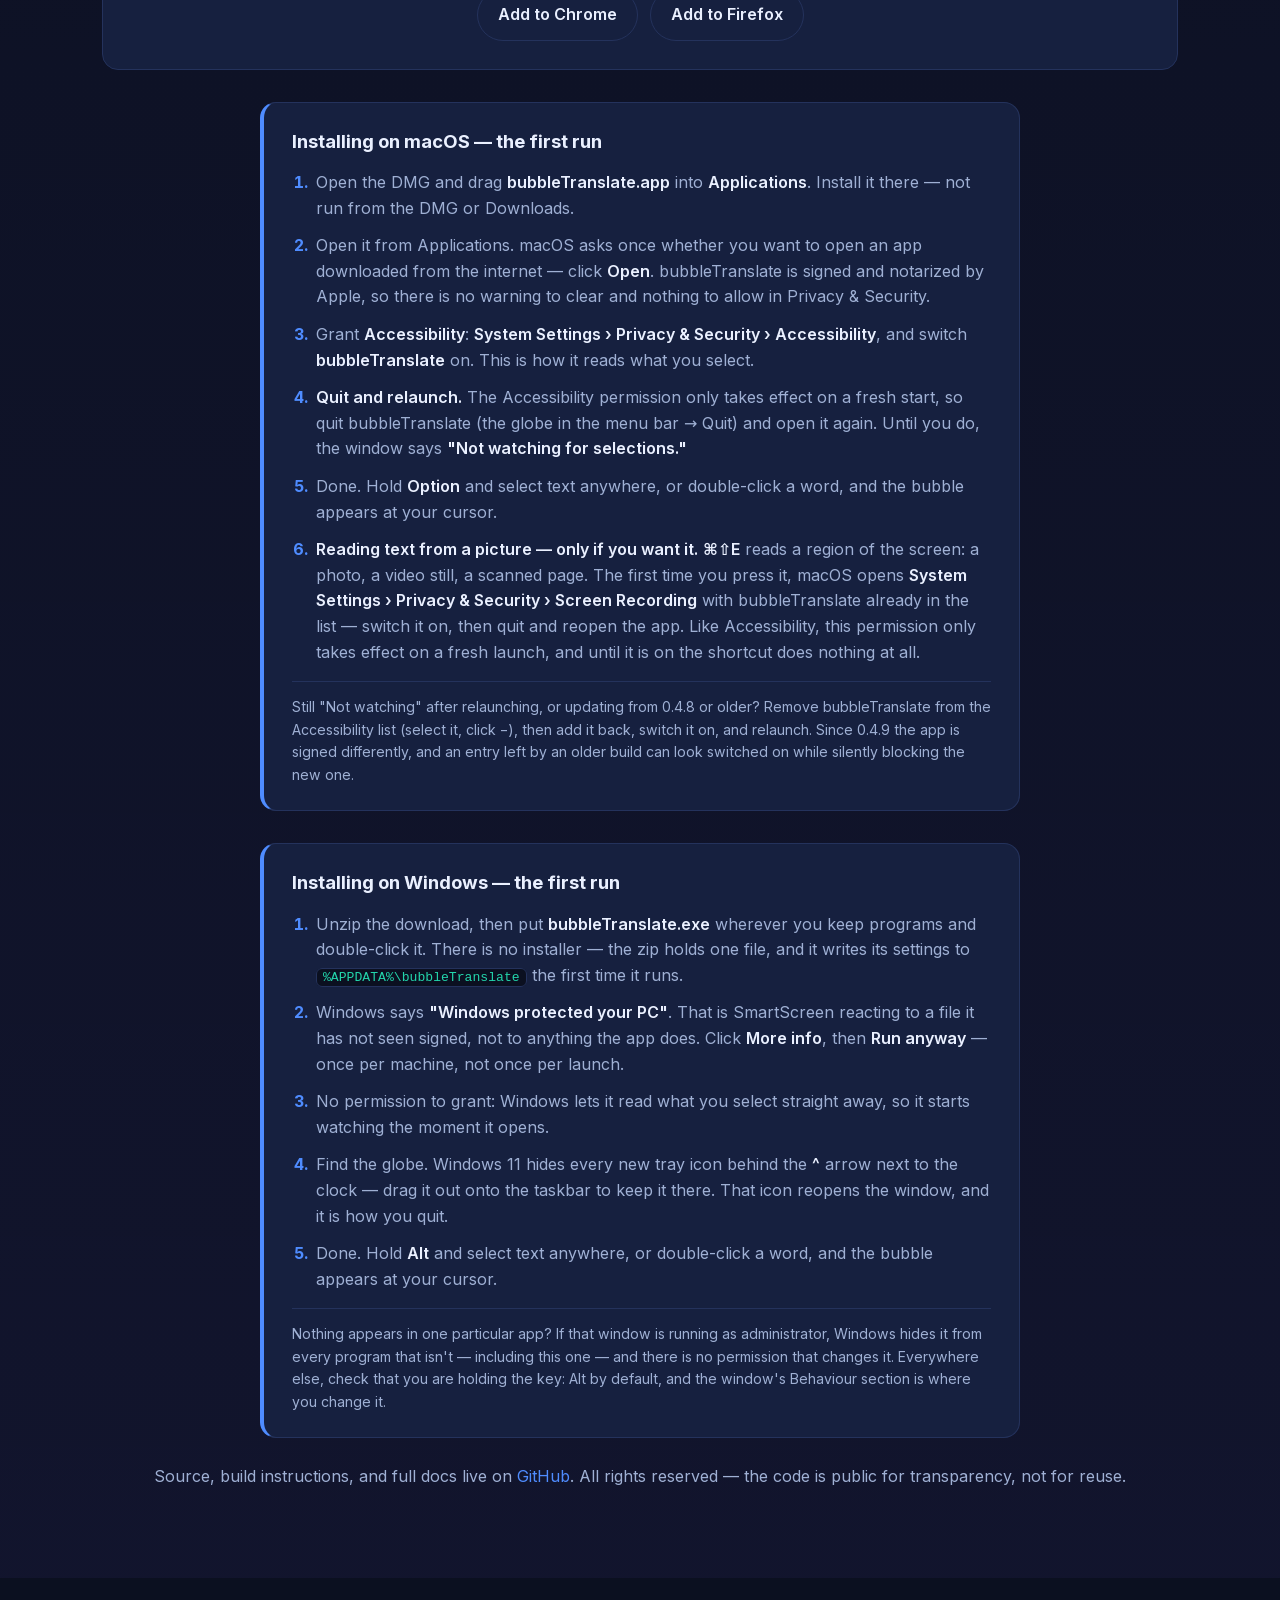
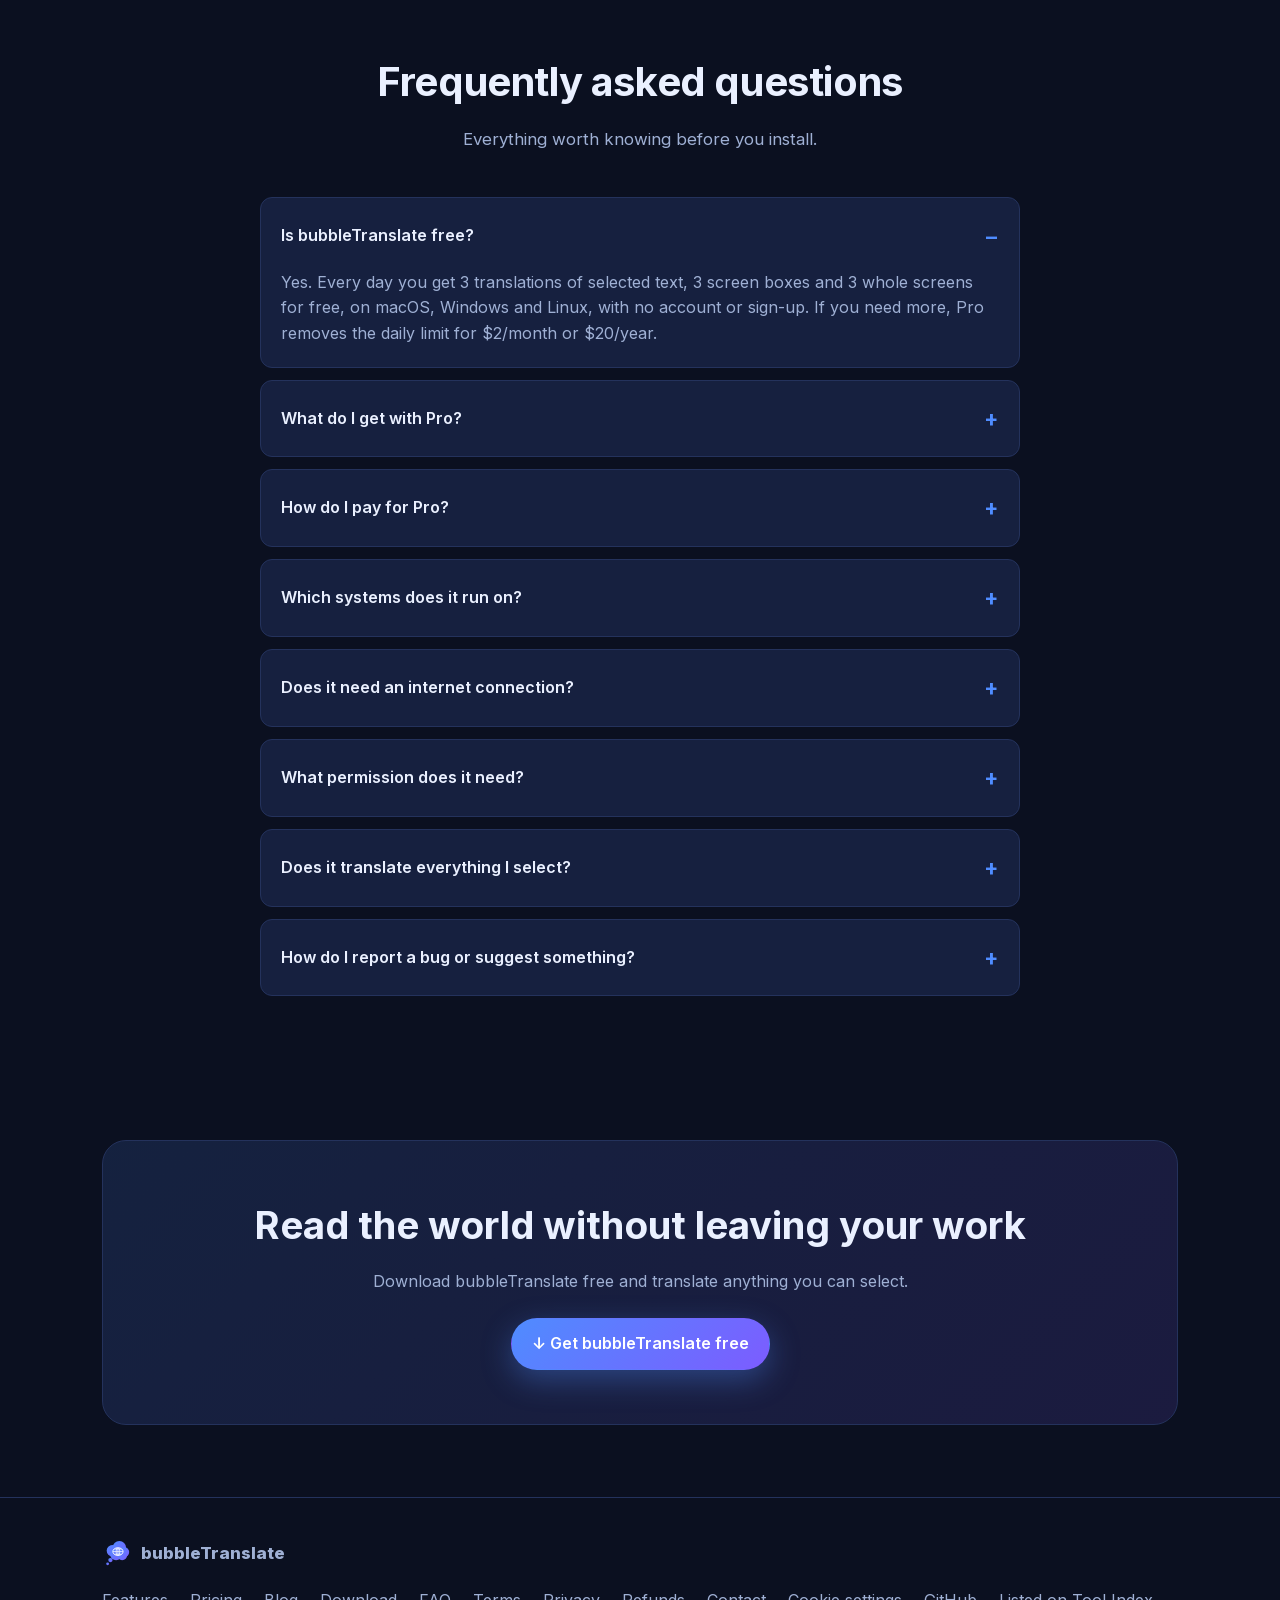
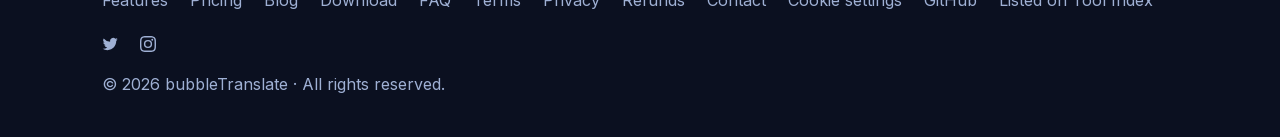
==== commit 8e9776a6: "Say which features the Mac App Store edition lacks Co-Authored-By: Claude Opus 5.5 <noreply@anthropi" ====
--- a/index.html
+++ b/index.html
@@ -451,7 +451,7 @@
             <p data-i18n="dl.mac.desc">Universal · Apple Silicon &amp; Intel · macOS 11 or later · 15&nbsp;MB</p>
             <a class="btn btn-primary" href="https://github.com/pelamx/downloads/releases/latest" download data-i18n="dl.mac.btn">Download DMG</a>
             <a class="btn btn-ghost dl-store" href="https://apps.apple.com/app/bubbletr4nslate/id6823892113" data-i18n="dl.mac.store">Download on the Mac App Store</a>
-            <span class="dl-store-note" data-i18n="dl.mac.store.note">Listed there as bubbleTr4nslate. That edition translates what is on the screen — ⌘⇧E and ⌘⇧F; Option+select is in the DMG. Its Pro is billed by Apple, apart from Pro bought here.</span>
+            <span class="dl-store-note" data-i18n="dl.mac.store.note">Listed there as bubbleTr4nslate, for macOS 13 or later. <b>Some features of the DMG are not in it:</b> translating a selection by holding Option or double-clicking, and reading the translation aloud. ⌘⇧E, ⌘⇧F and the Translate box work. Its Pro is billed by Apple, apart from Pro bought here.</span>
             <div class="after-download" id="mac-after" hidden>
               <p class="after-h" data-i18n="dl.mac.after.h">Downloaded. Two steps and it is running.</p>
               <ol>
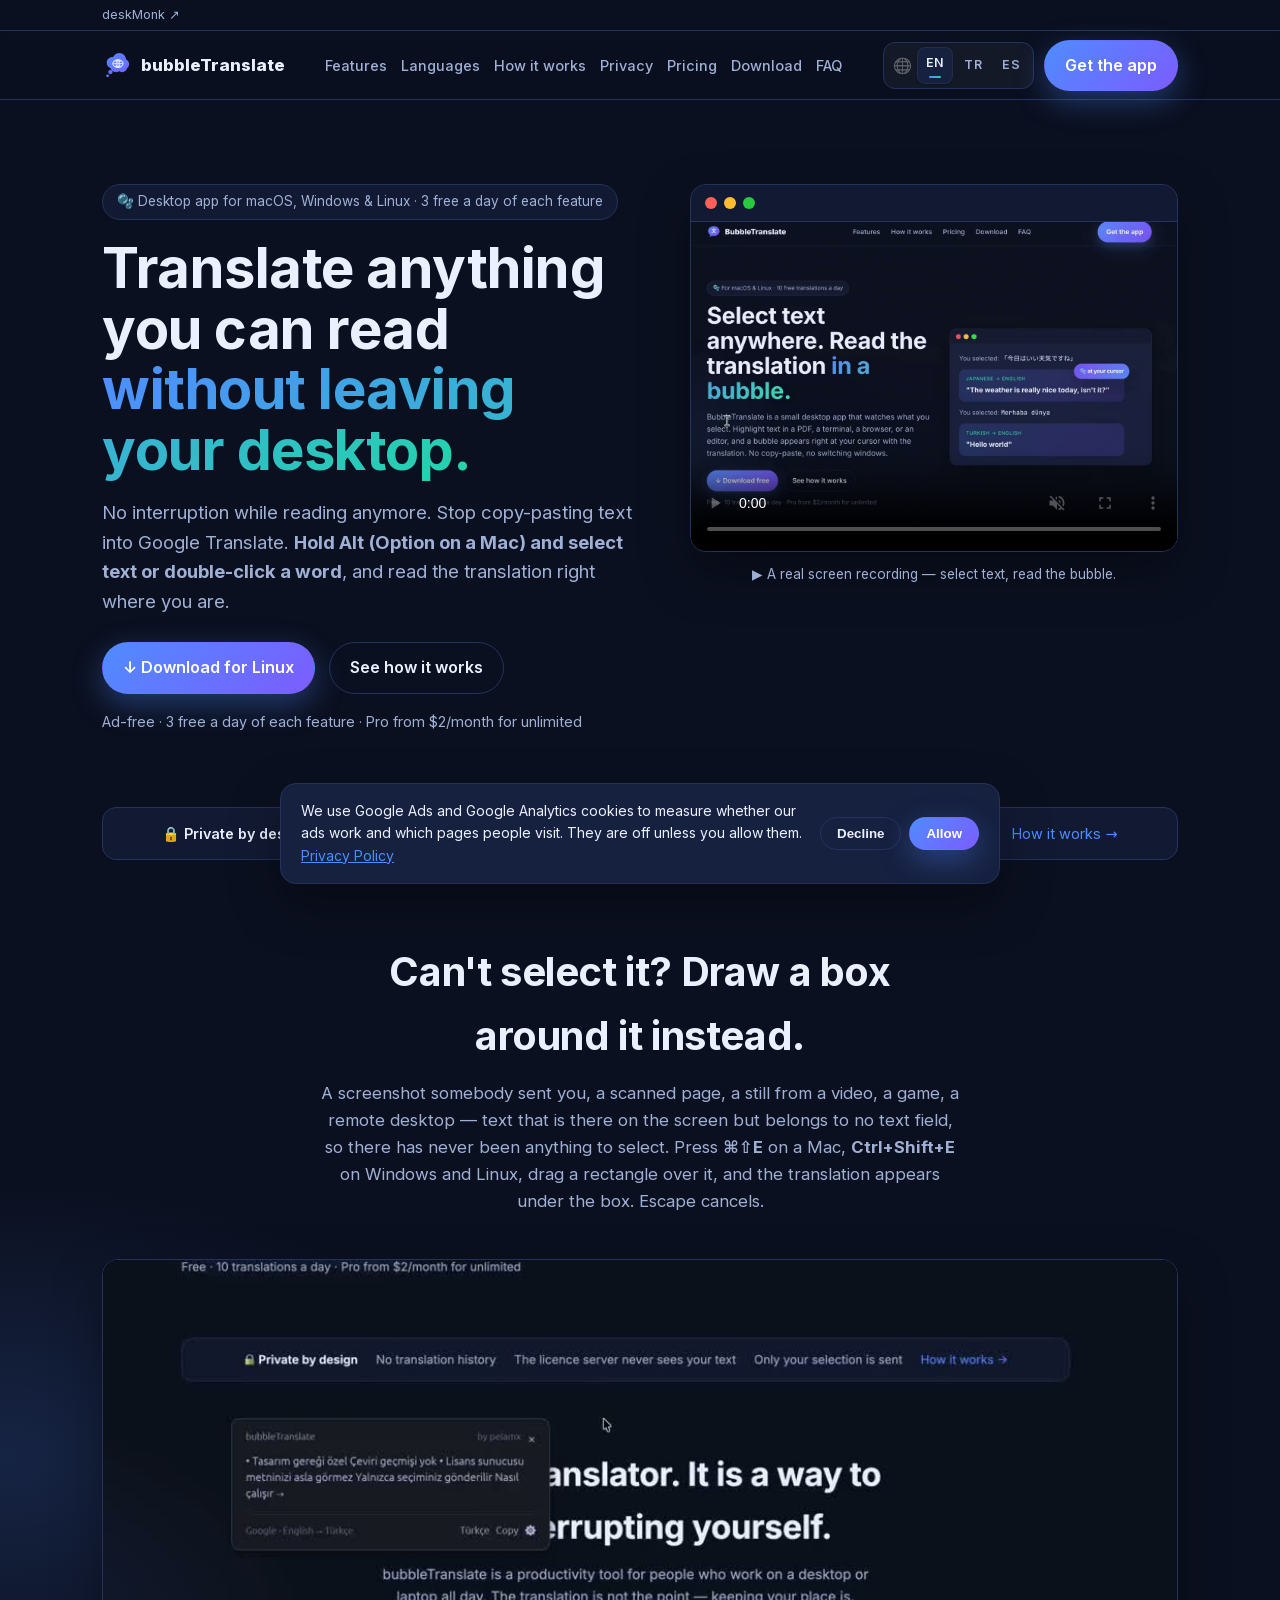
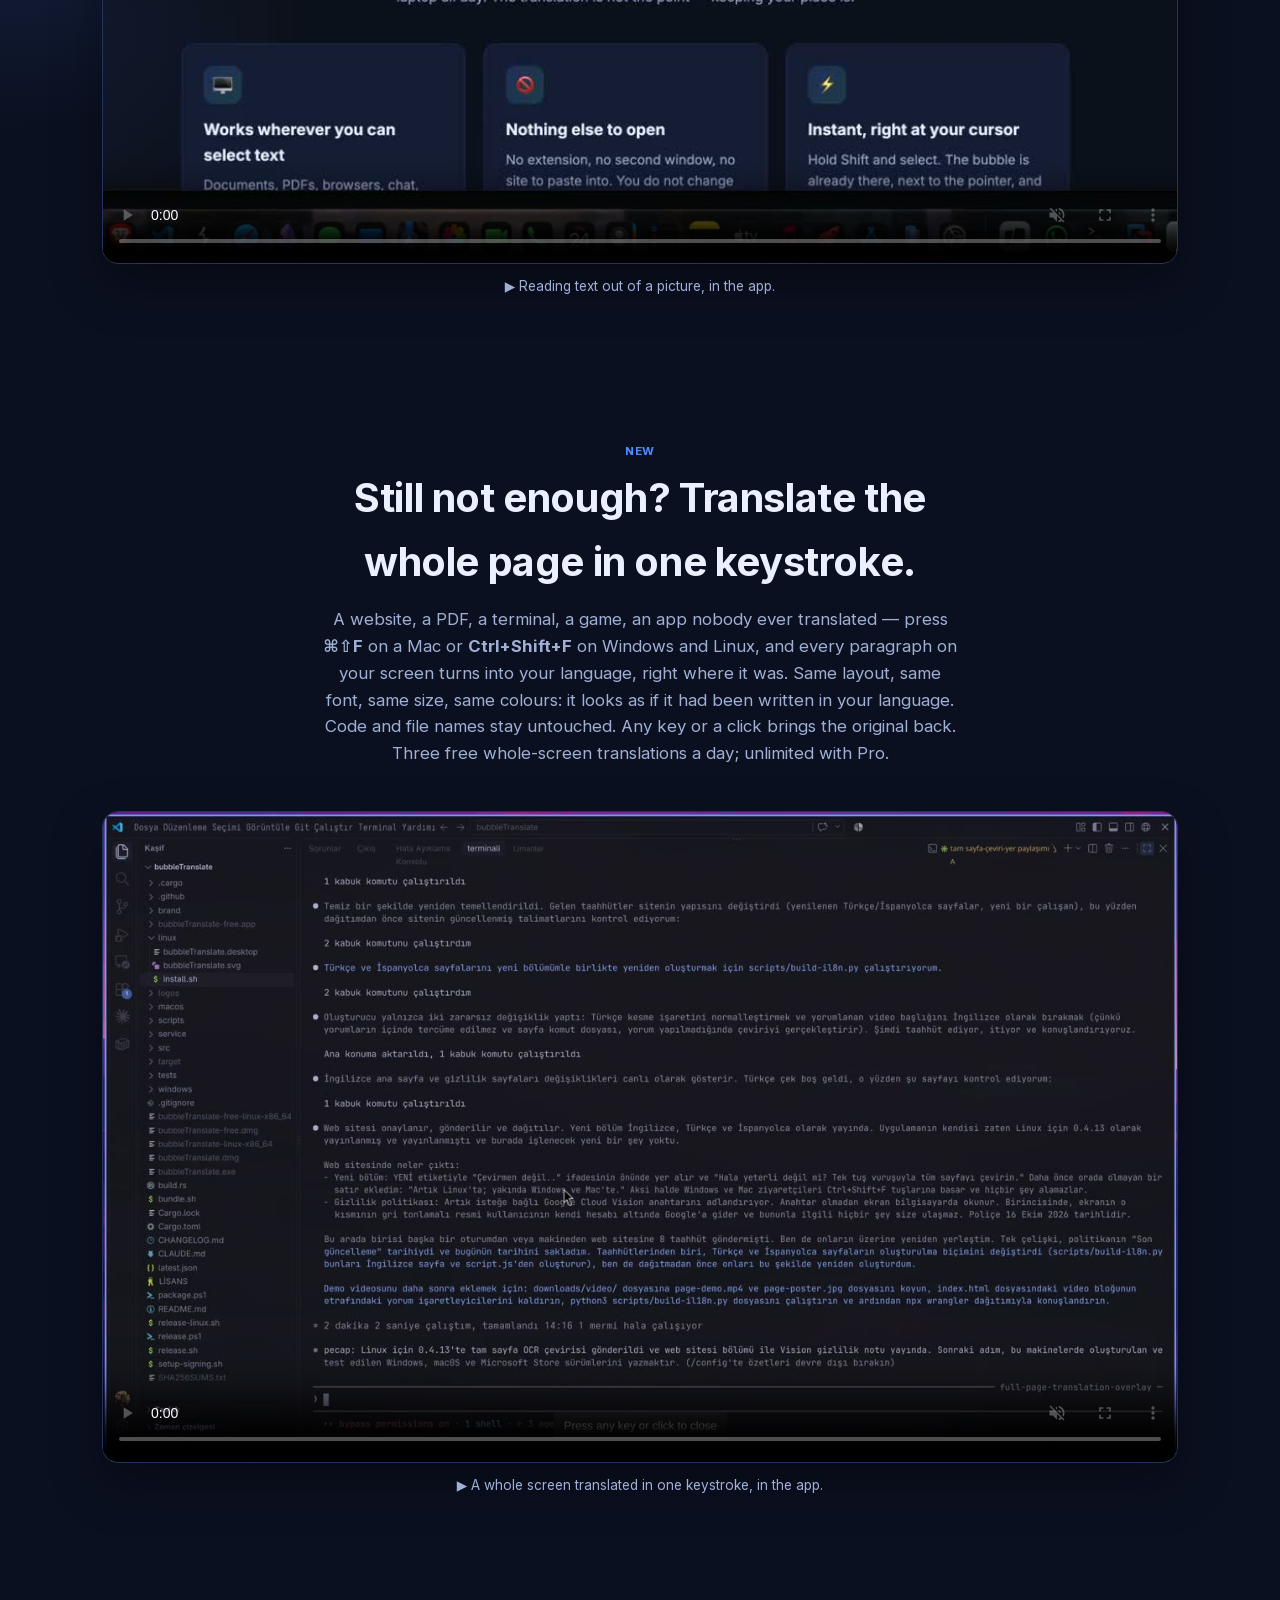
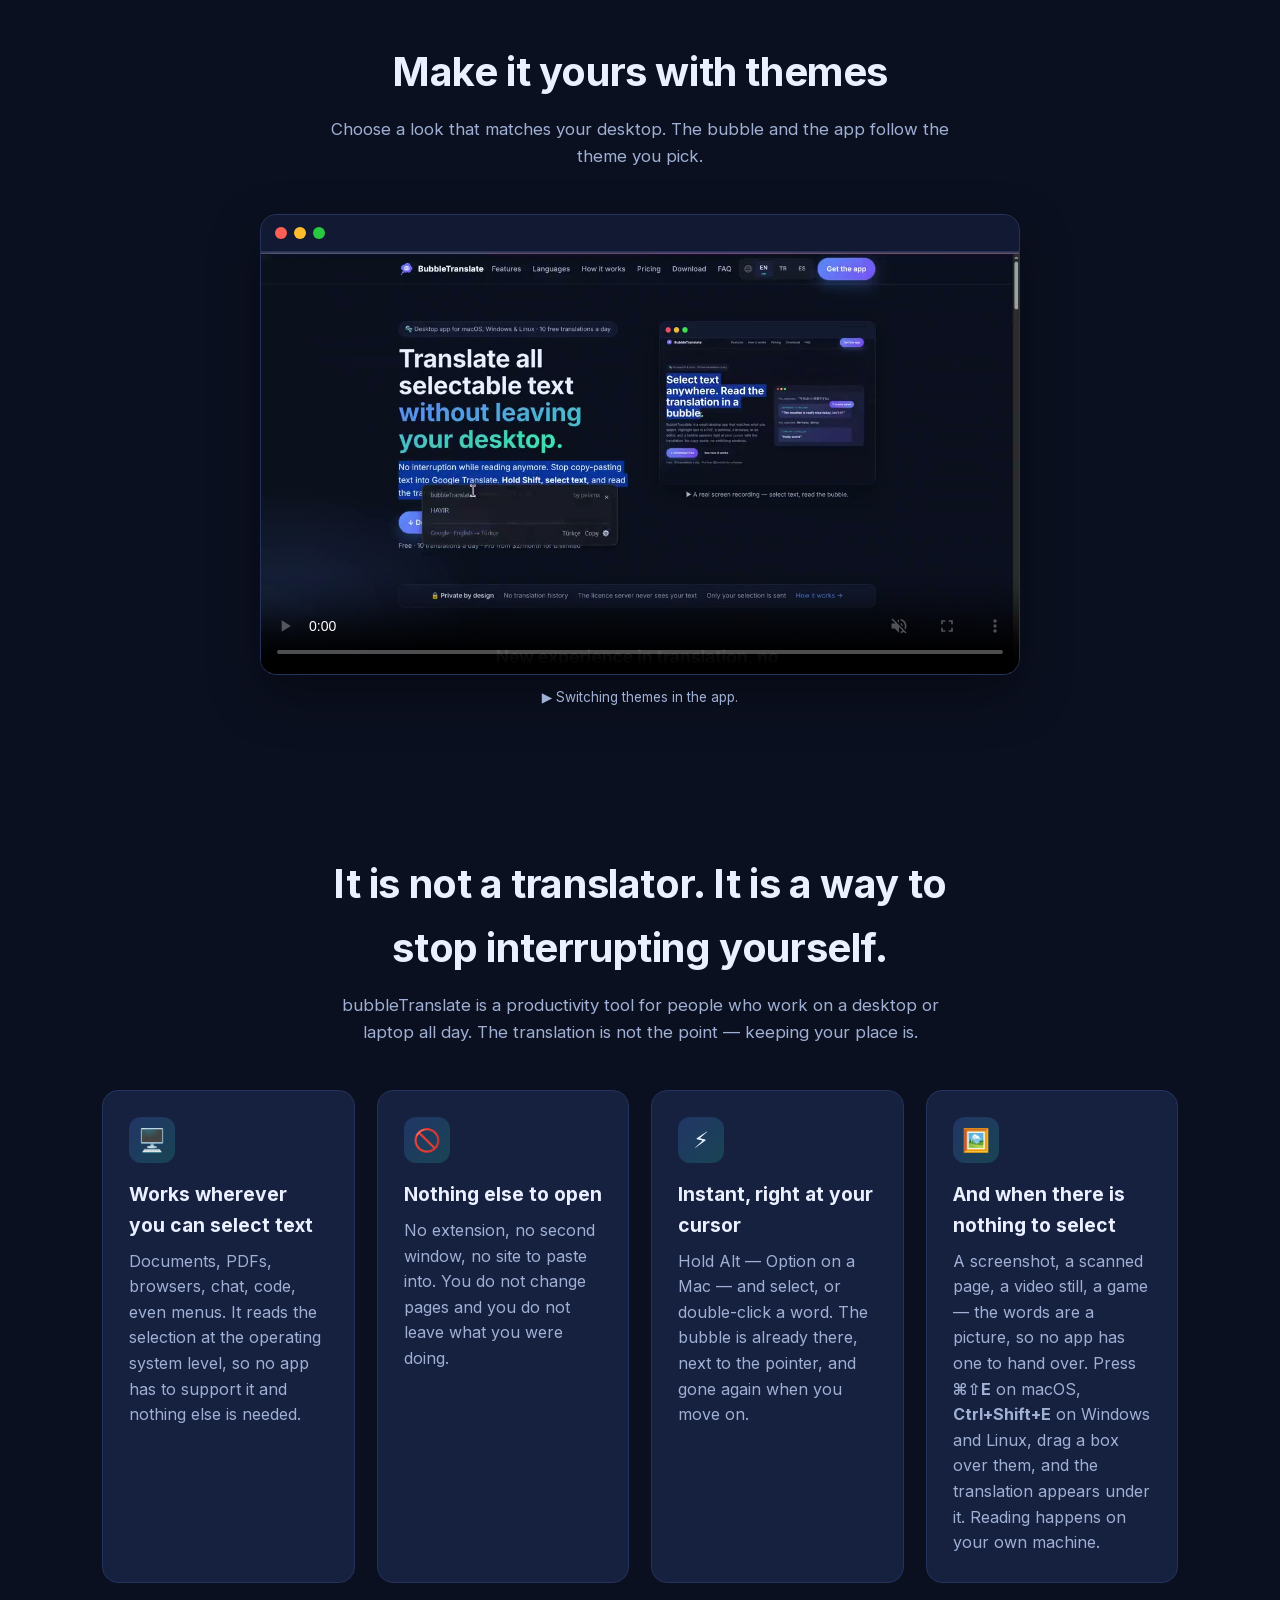
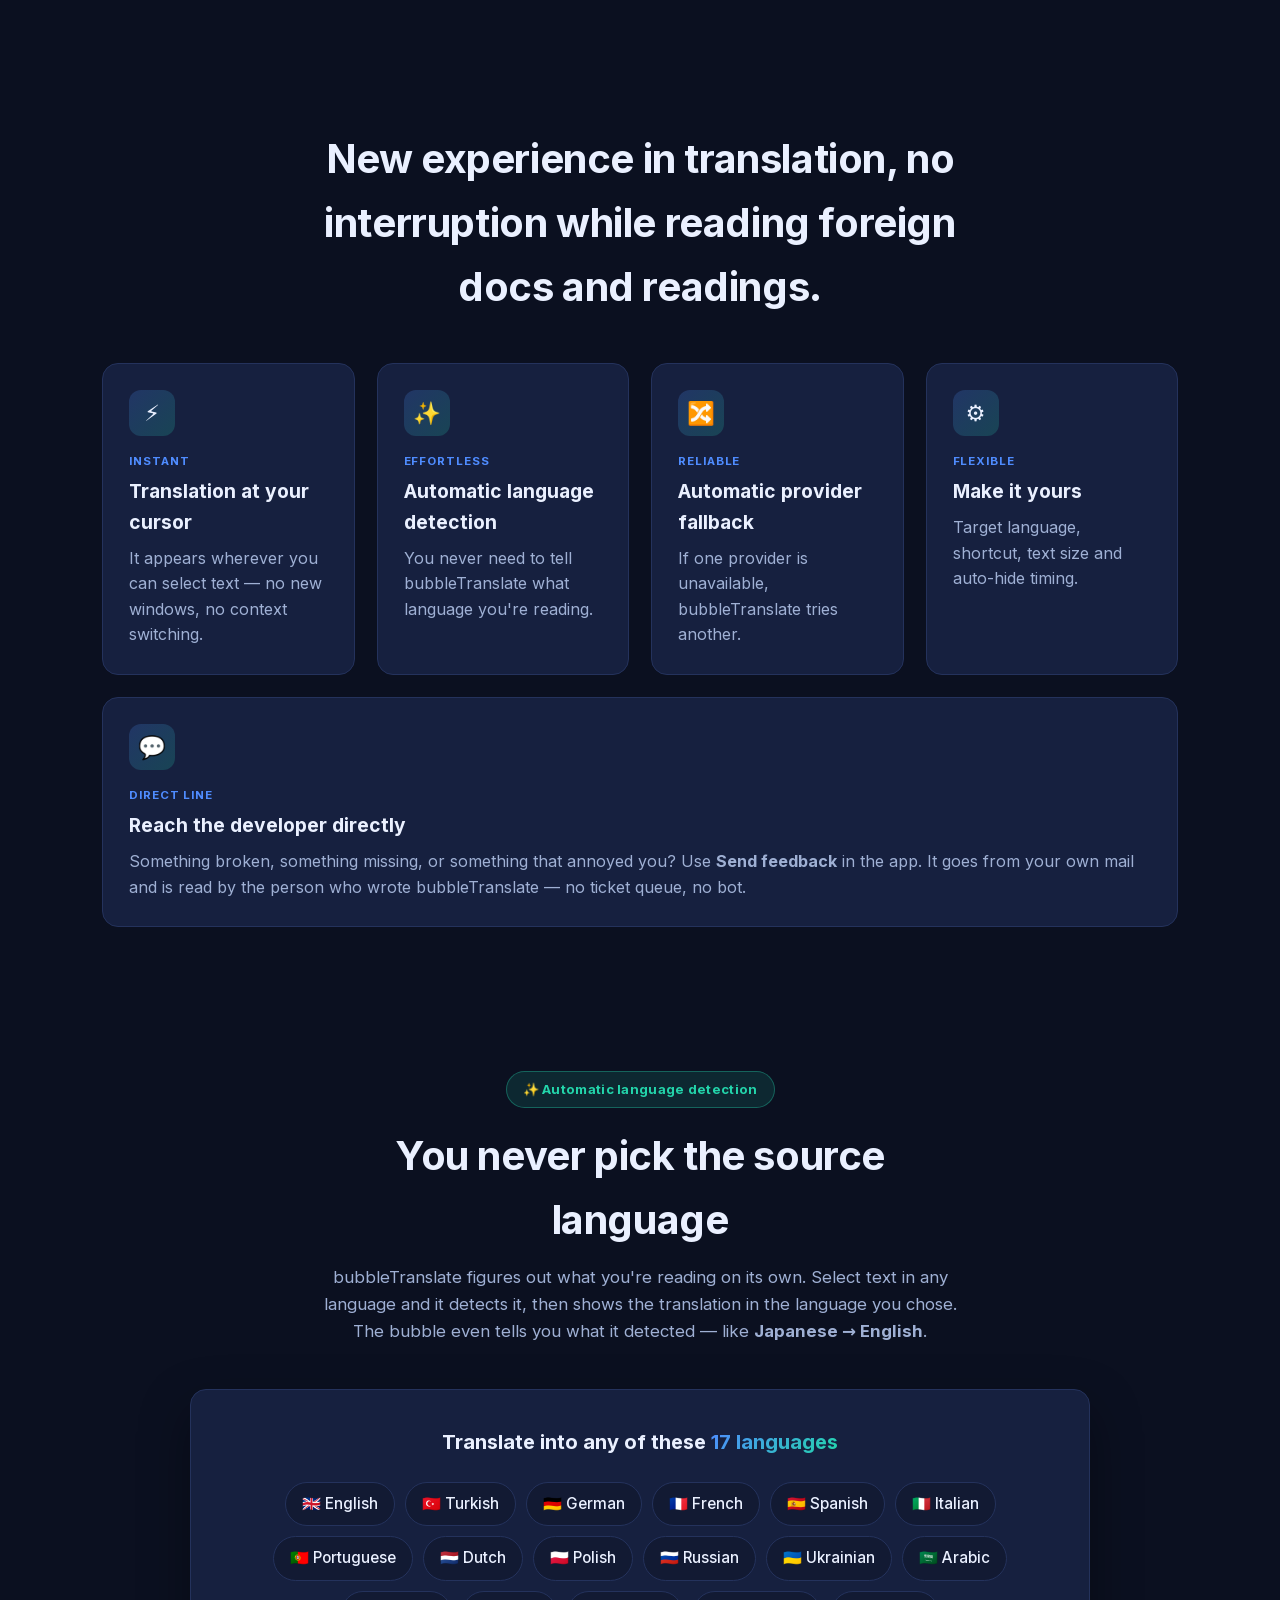
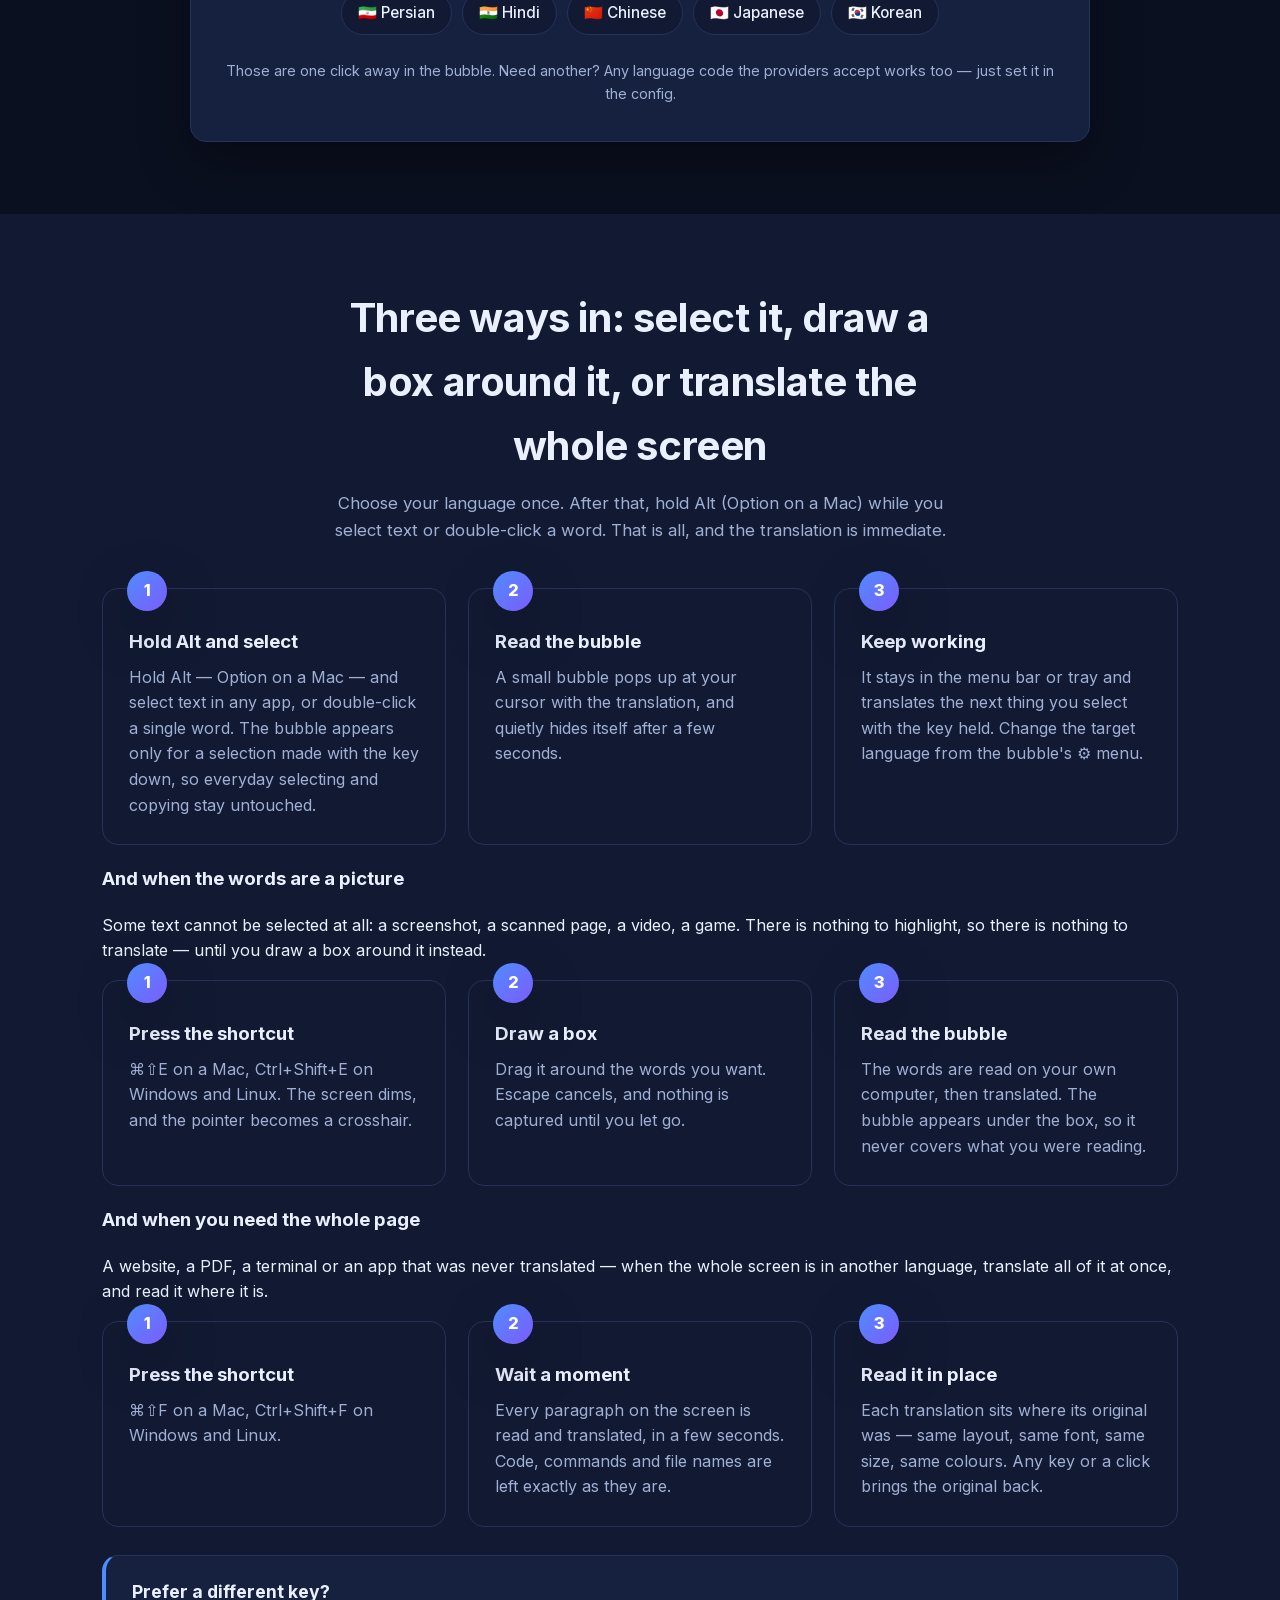
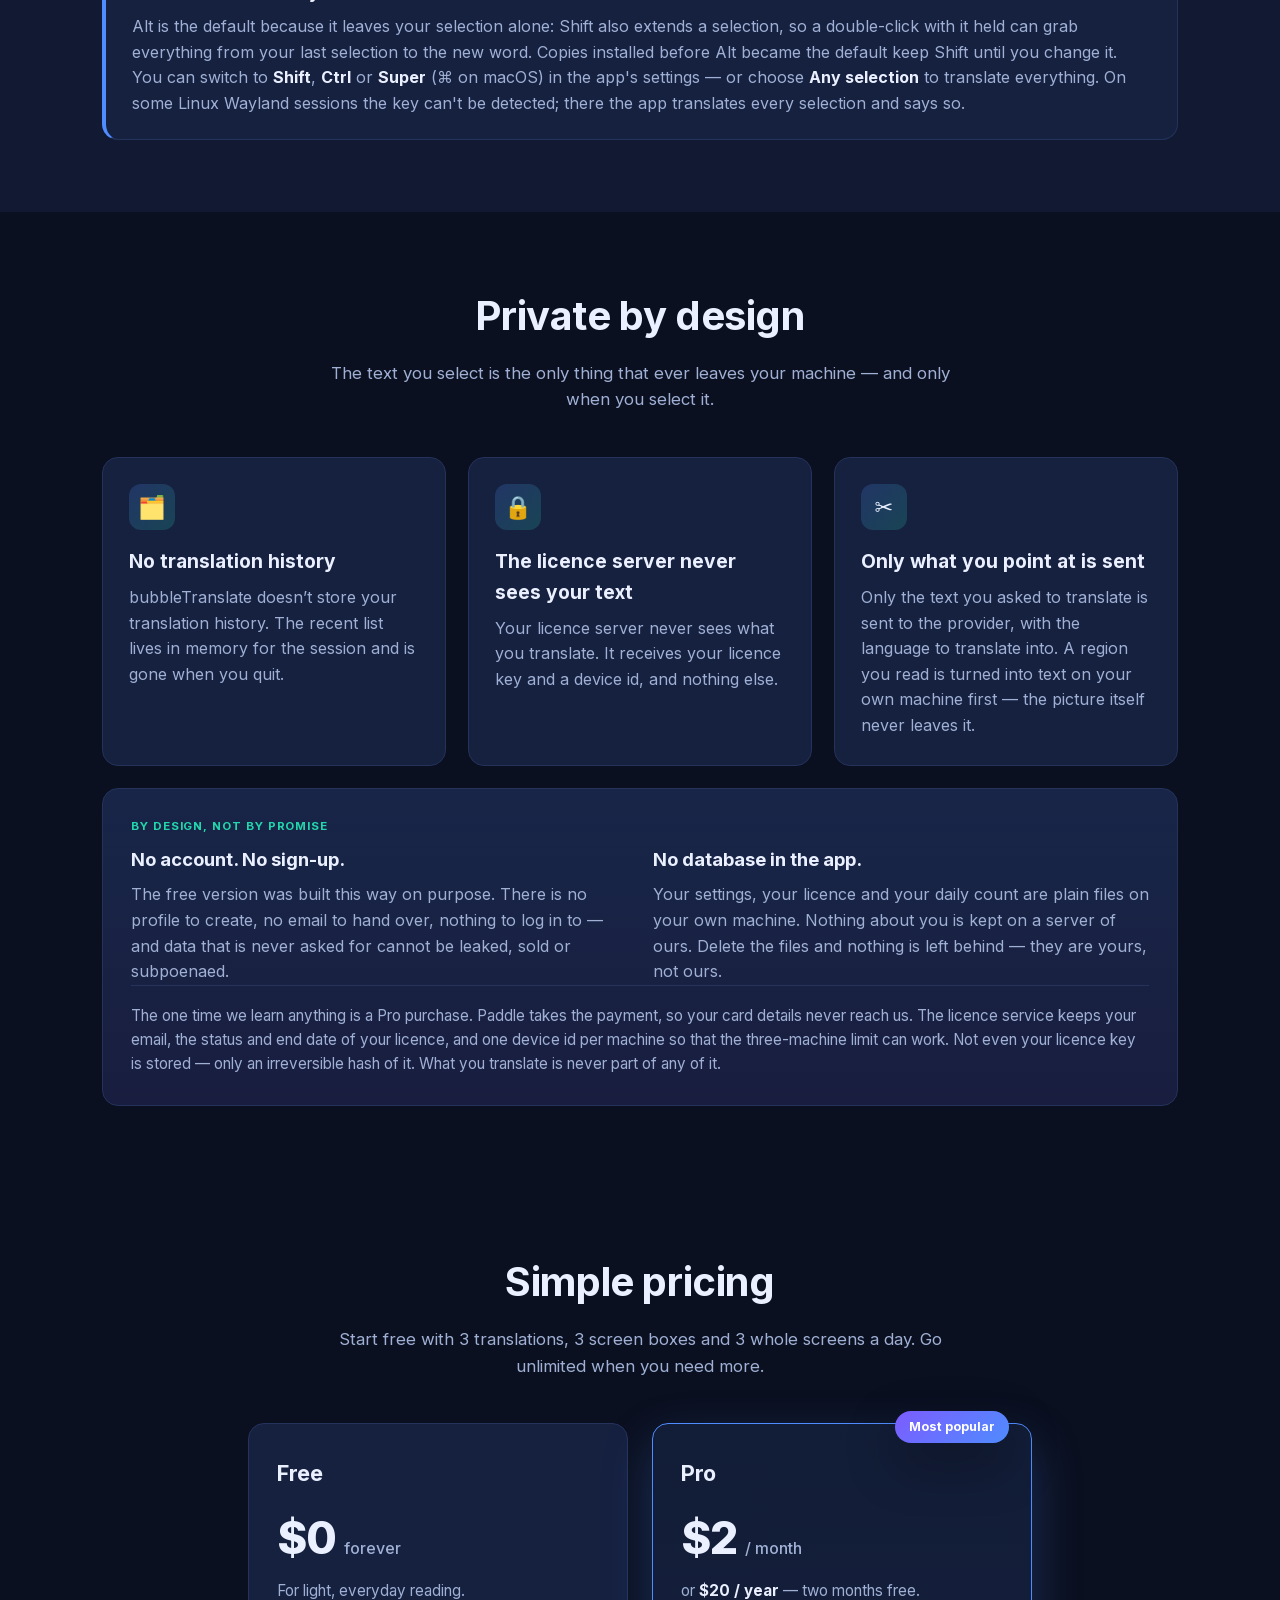
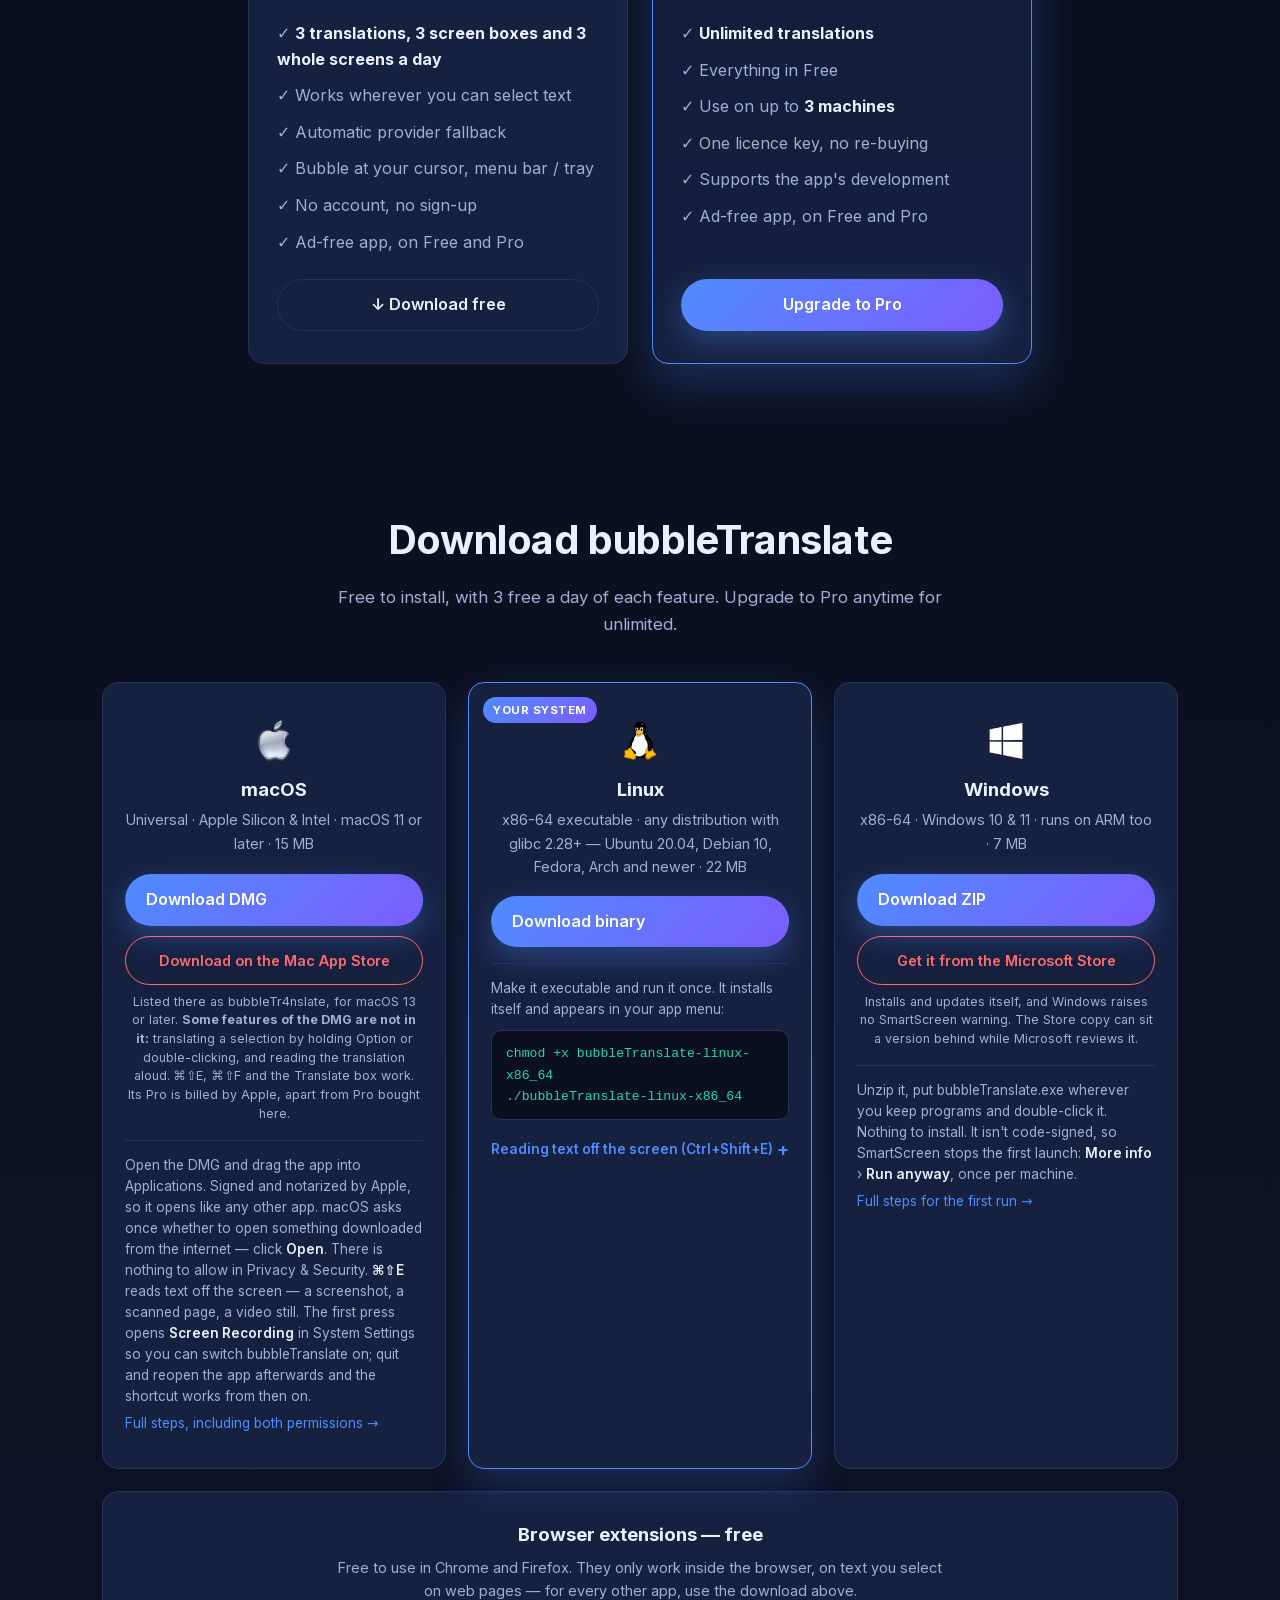
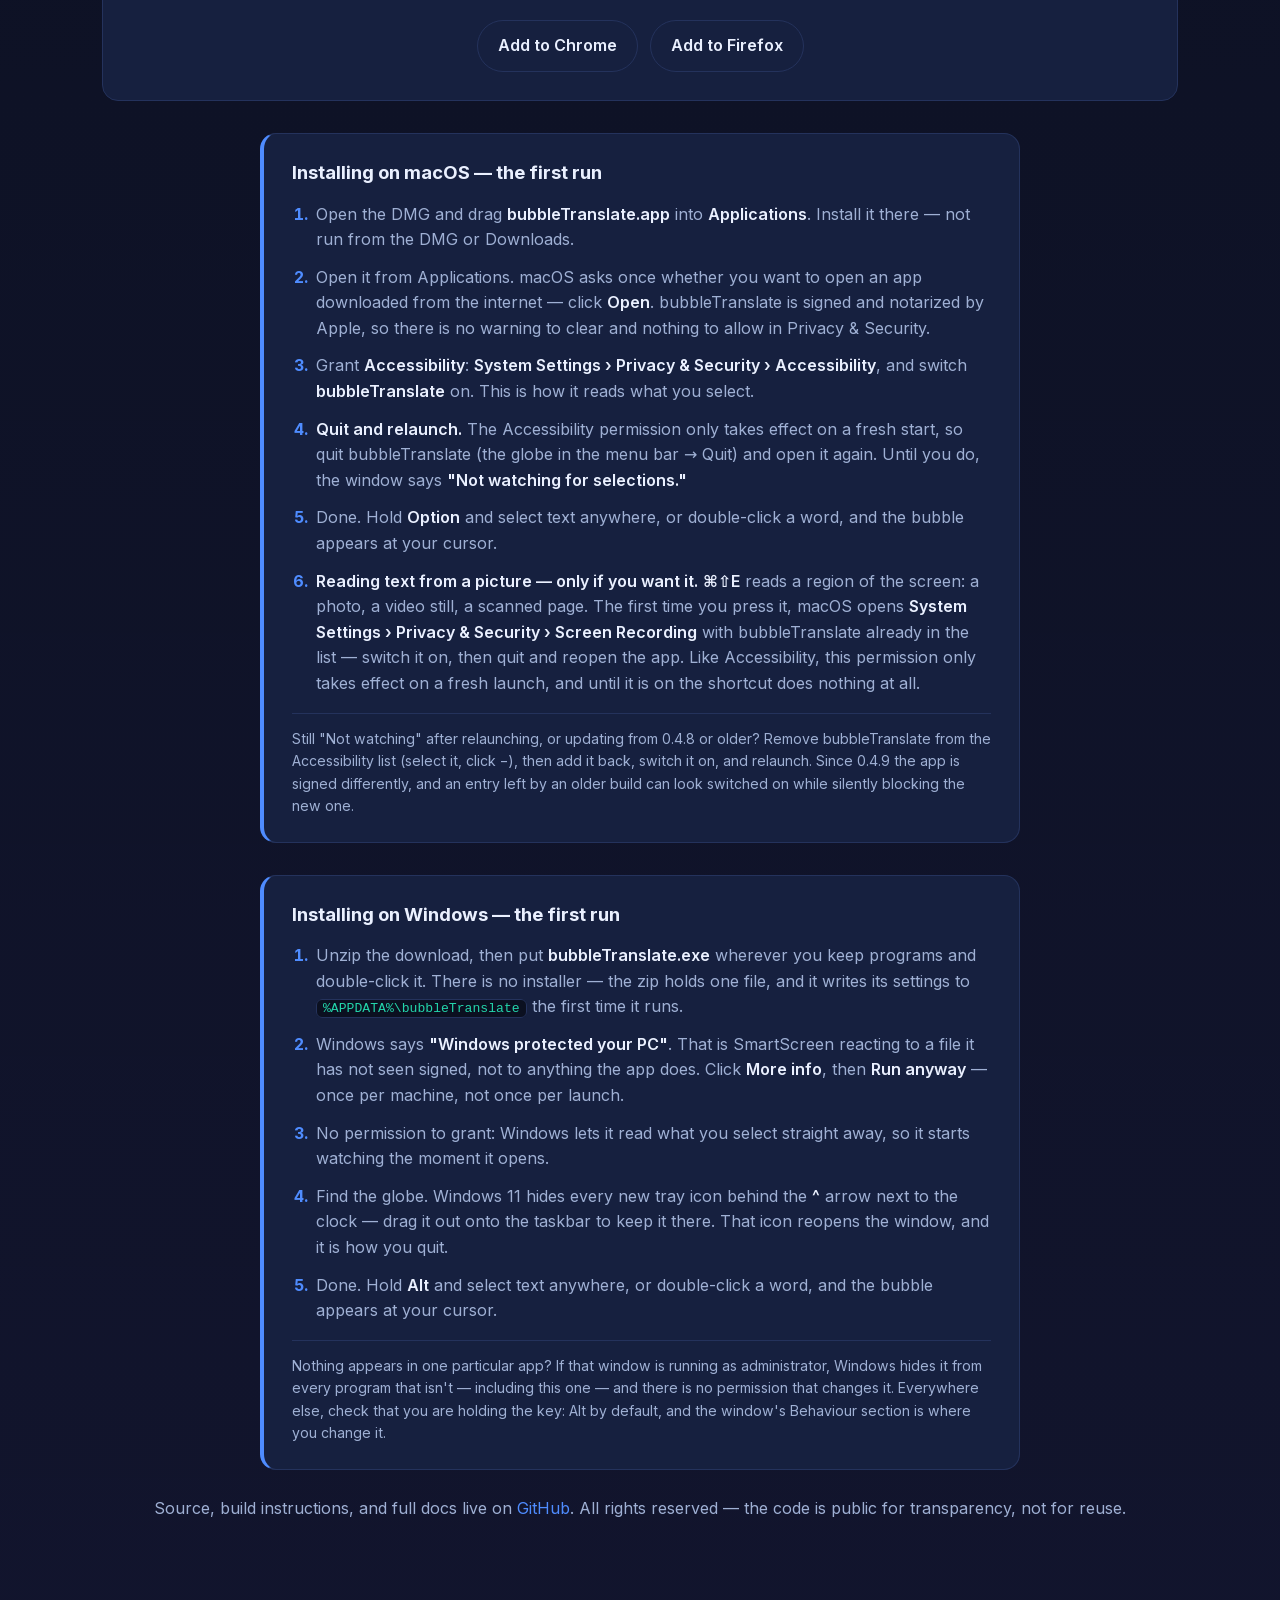
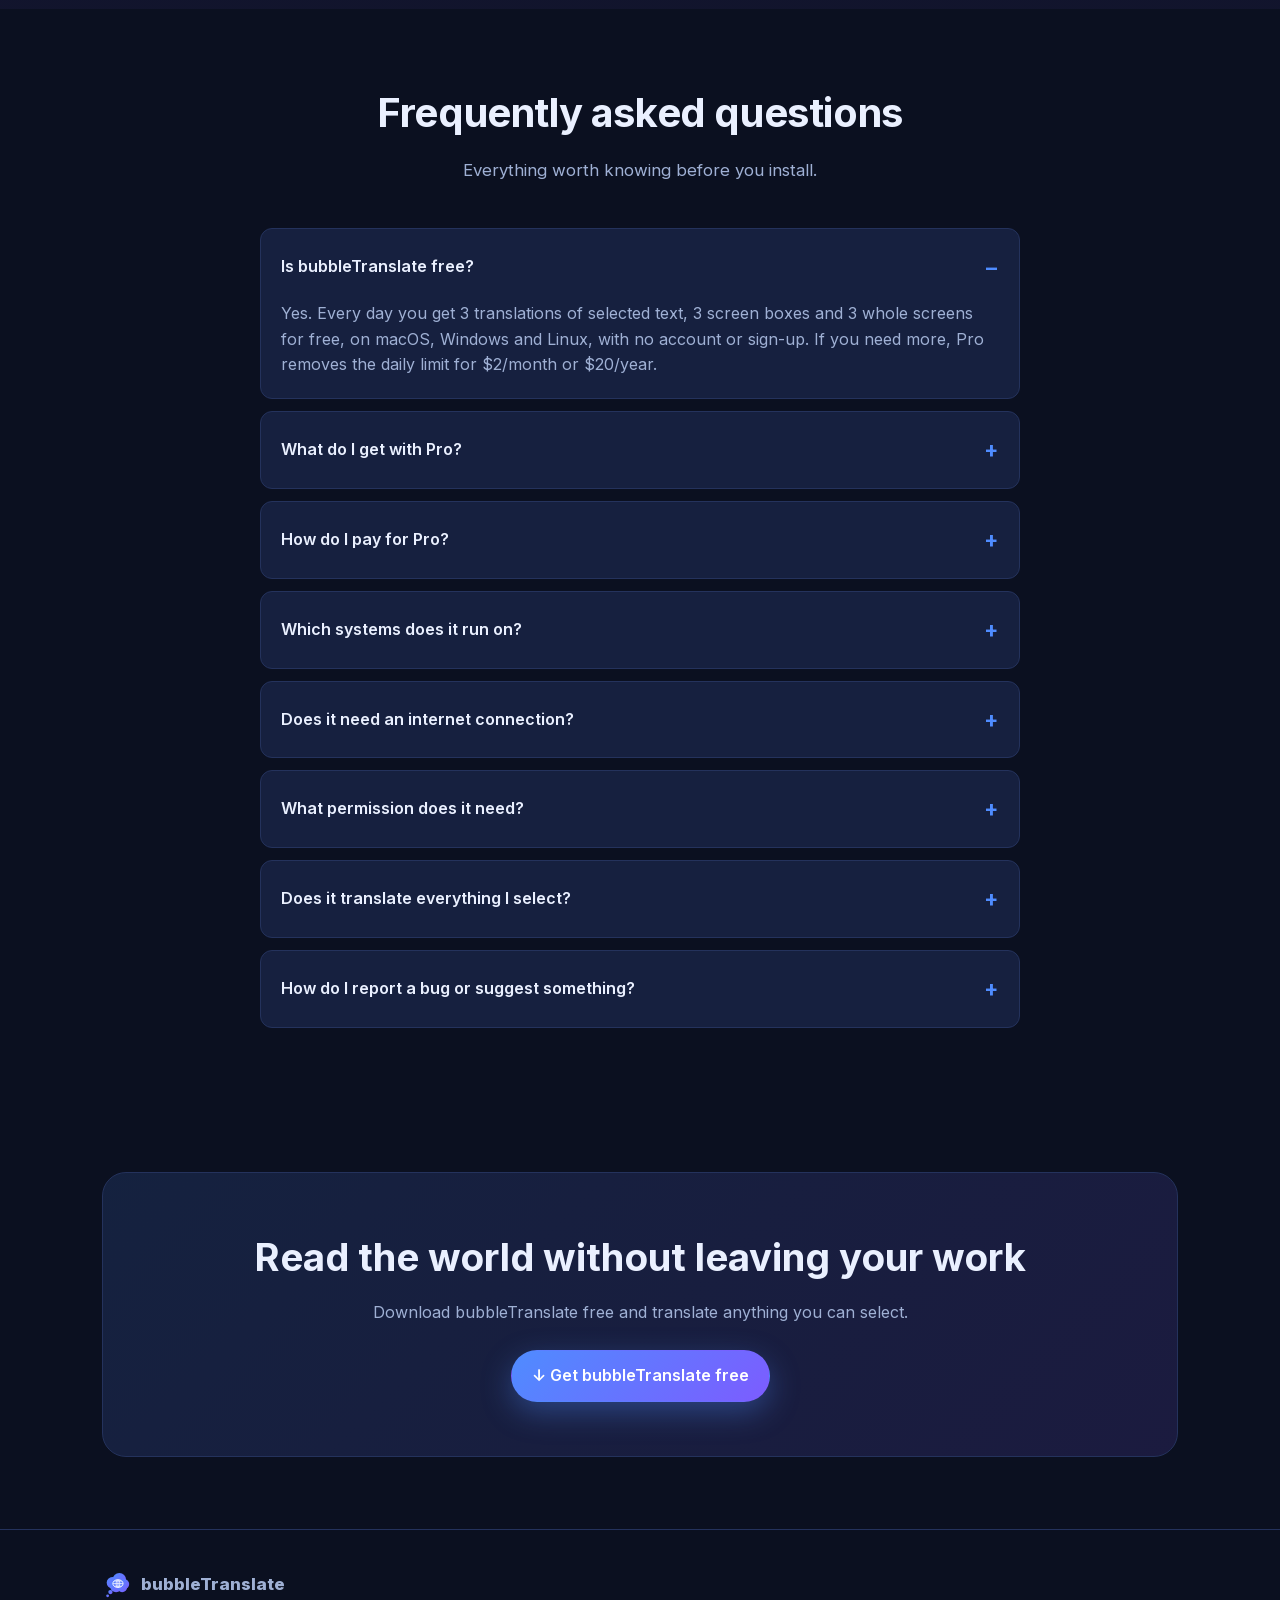
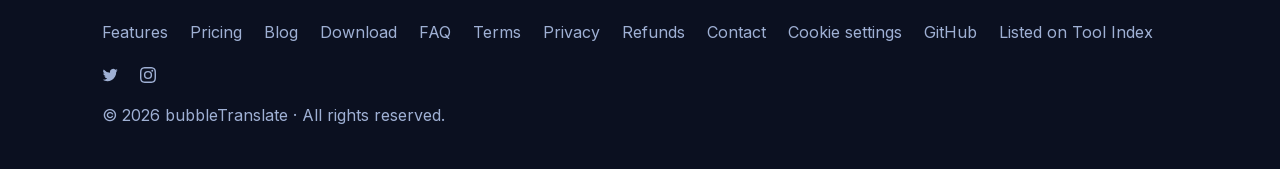
==== commit 3facc55d: "Link to deskMonk in a strip above the header The header row has no room left for another link, in Sp" ====
--- a/index.html
+++ b/index.html
@@ -45,7 +45,7 @@
   <meta property="og:type" content="website">
   <link rel="icon" type="image/svg+xml" href="favicon.svg">
   <link rel="preload" href="/fonts/inter-latin.woff2" as="font" type="font/woff2" crossorigin>
-  <link rel="stylesheet" href="styles.css?v=20261020-extensions">
+  <link rel="stylesheet" href="styles.css?v=20261114-sibling">
   <link rel="canonical" href="https://bubbletranslate.app/">
   <link rel="alternate" hreflang="en" href="https://bubbletranslate.app/">
   <link rel="alternate" hreflang="tr" href="https://bubbletranslate.app/tr/">
@@ -89,6 +89,7 @@
   <noscript><iframe src="https://www.googletagmanager.com/ns.html?id=GTM-MLKTRCKQ"
   height="0" width="0" style="display:none;visibility:hidden"></iframe></noscript>
   <!-- End Google Tag Manager (noscript) -->
+  <div class="sibling"><div class="container"><a href="https://deskmonk.app">deskMonk ↗</a></div></div>
   <header class="site">
     <div class="container nav">
       <a class="brand" href="#top">
@@ -604,7 +605,7 @@
     </div>
   </footer>
 
-  <script src="script.js?v=20261020-extensions"></script>
-  <script src="/consent.js?v=20261022a"></script>
+  <script src="script.js?v=20261111a-extensions"></script>
+  <script src="/consent.js?v=20261111a"></script>
 </body>
 </html>
--- a/styles.css
+++ b/styles.css
@@ -739,3 +739,9 @@
   .consent-actions { flex: 1 1 100%; }
   .consent-actions .btn { flex: 1; justify-content: center; }
 }
+
+/* A slim strip above the header for our other app. It is not in the header
+   row because that row has no room left: see the note on .nav-links. */
+.sibling { font-size: .8rem; padding: 5px 0; border-bottom: 1px solid var(--border); }
+.sibling a { color: var(--muted); }
+.sibling a:hover { color: var(--text); }
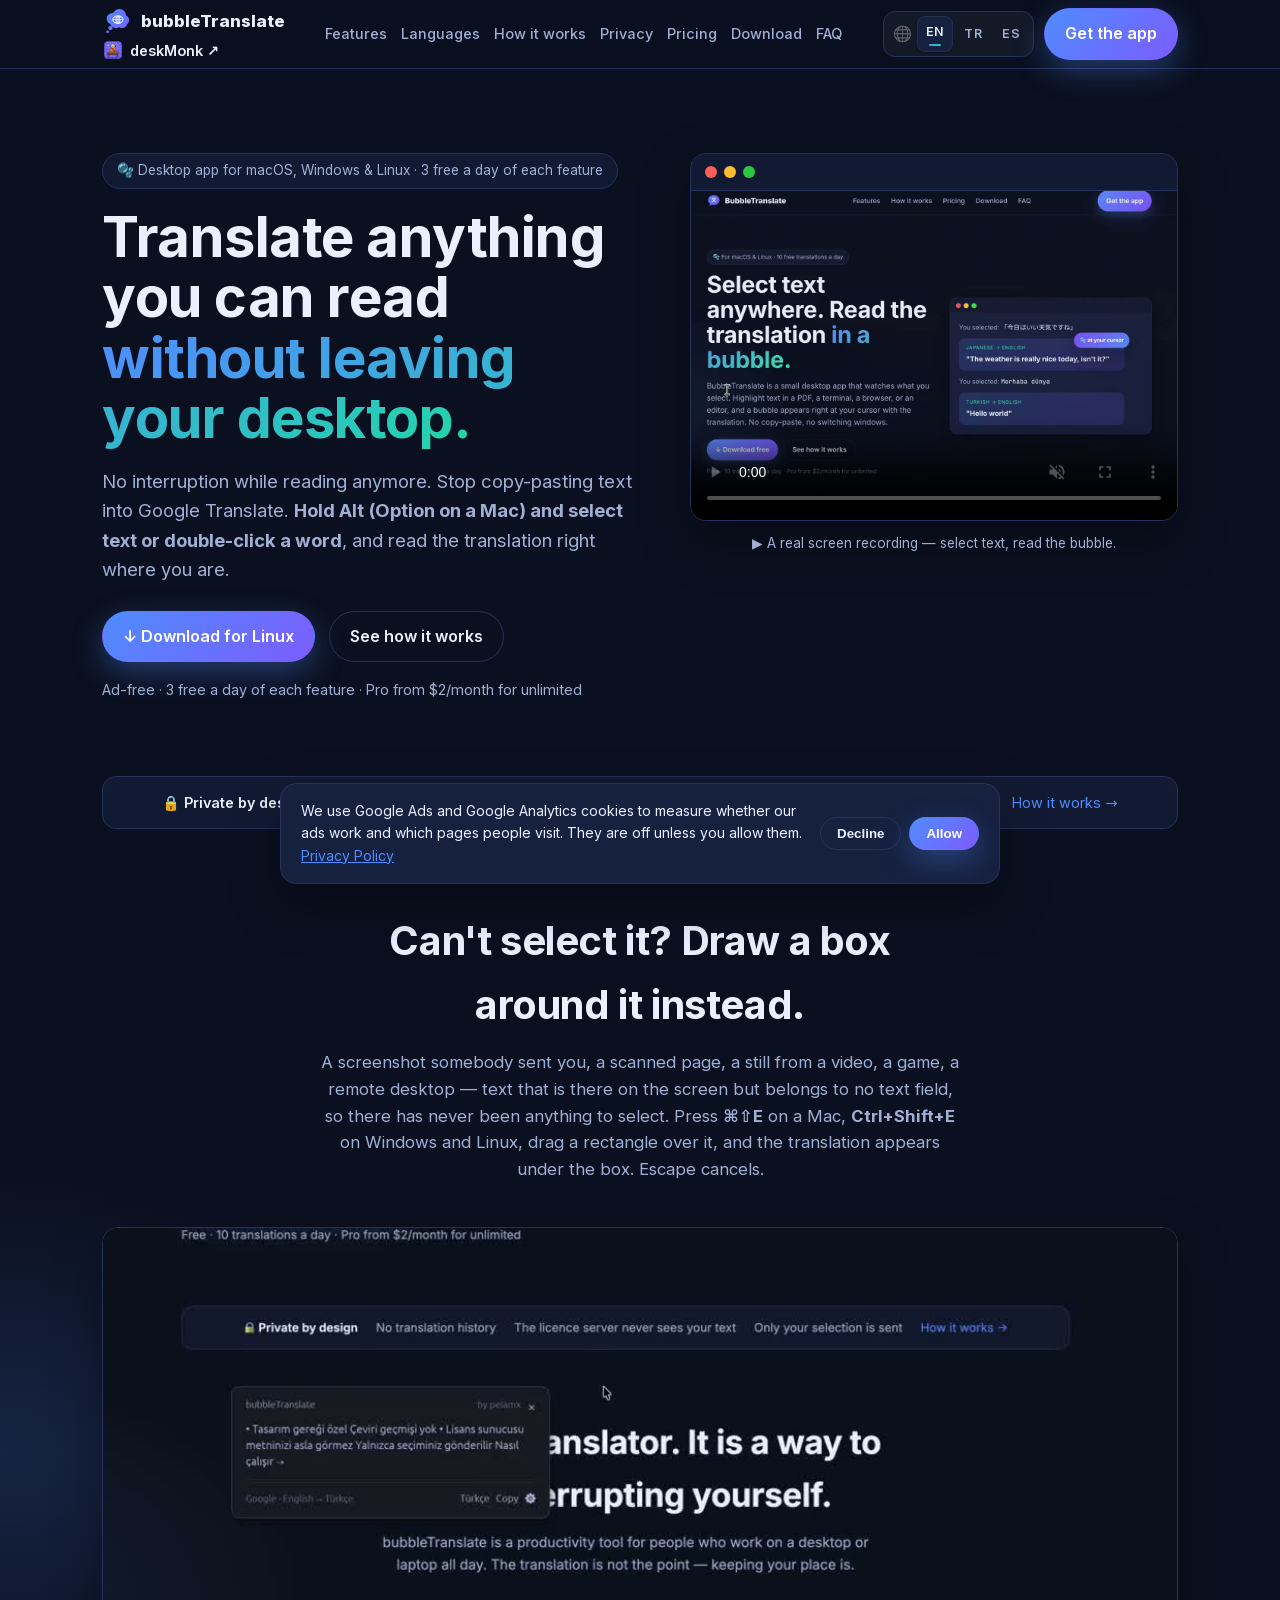
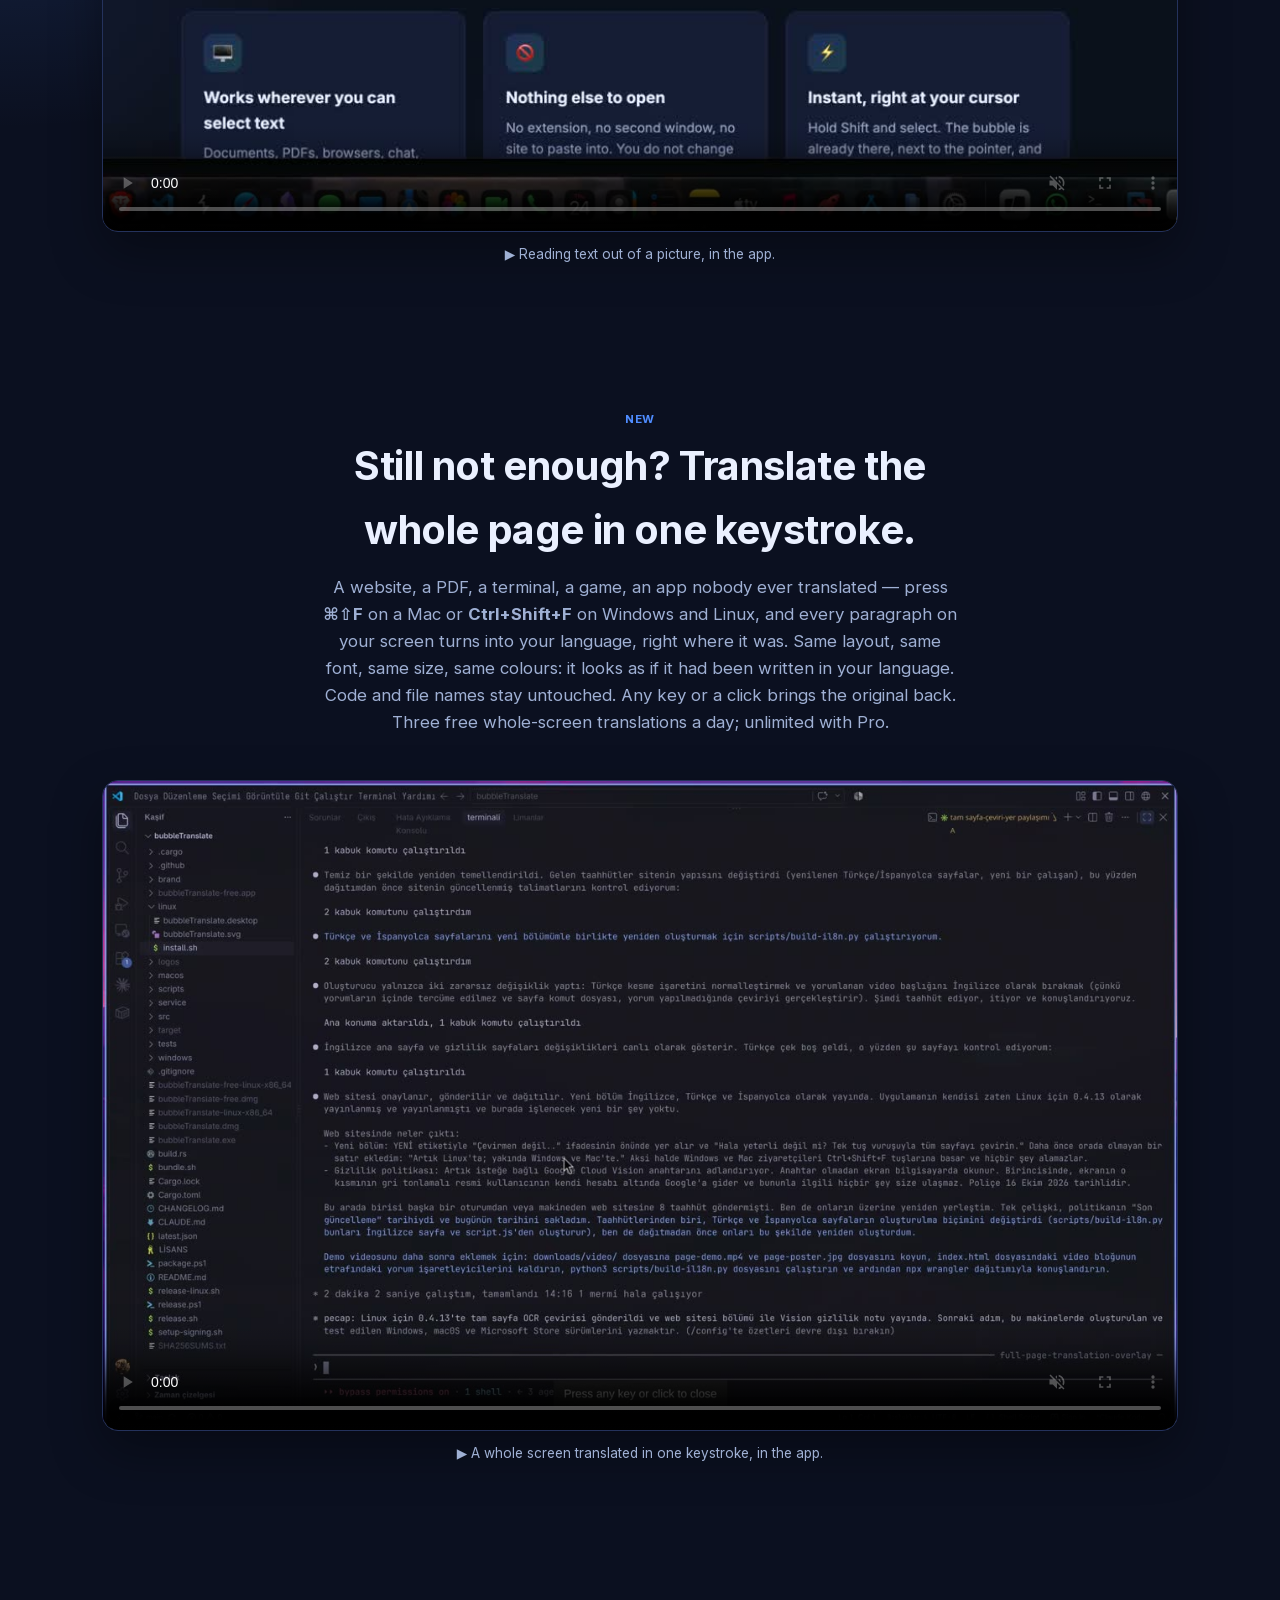
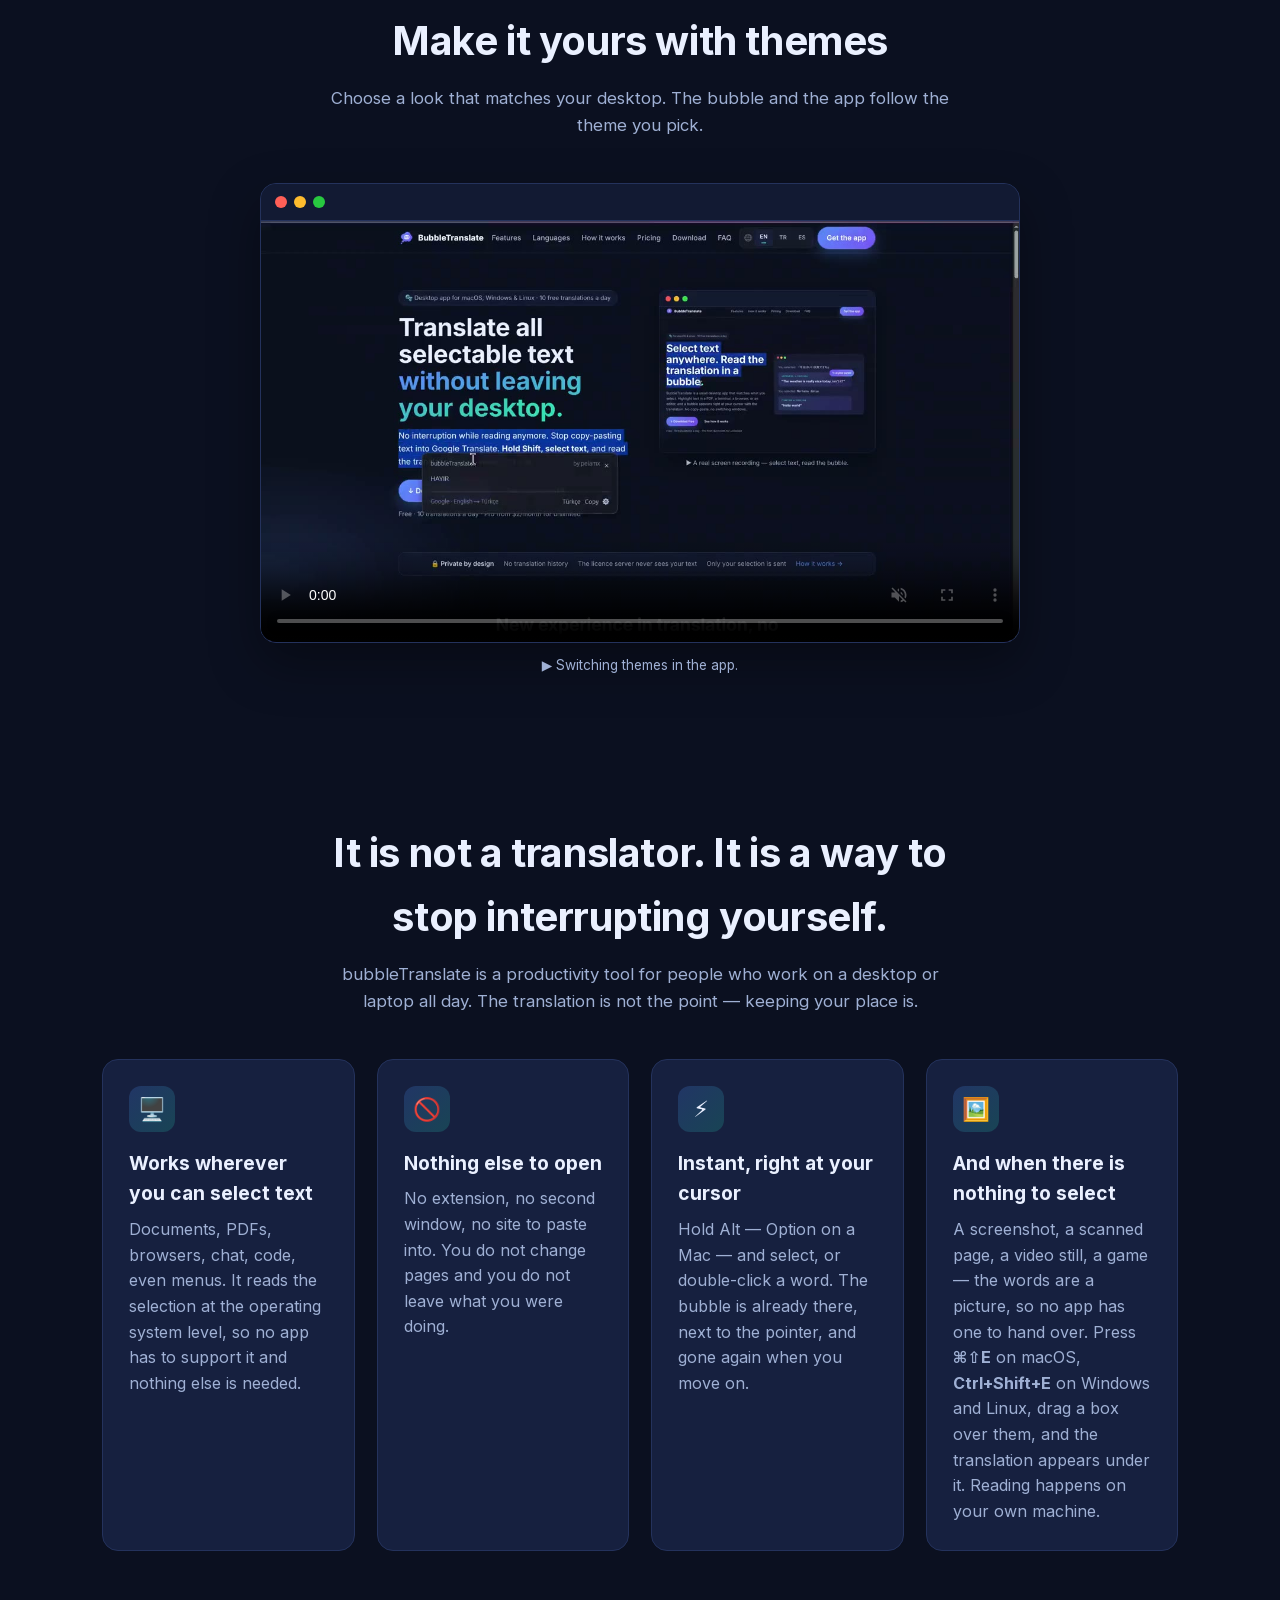
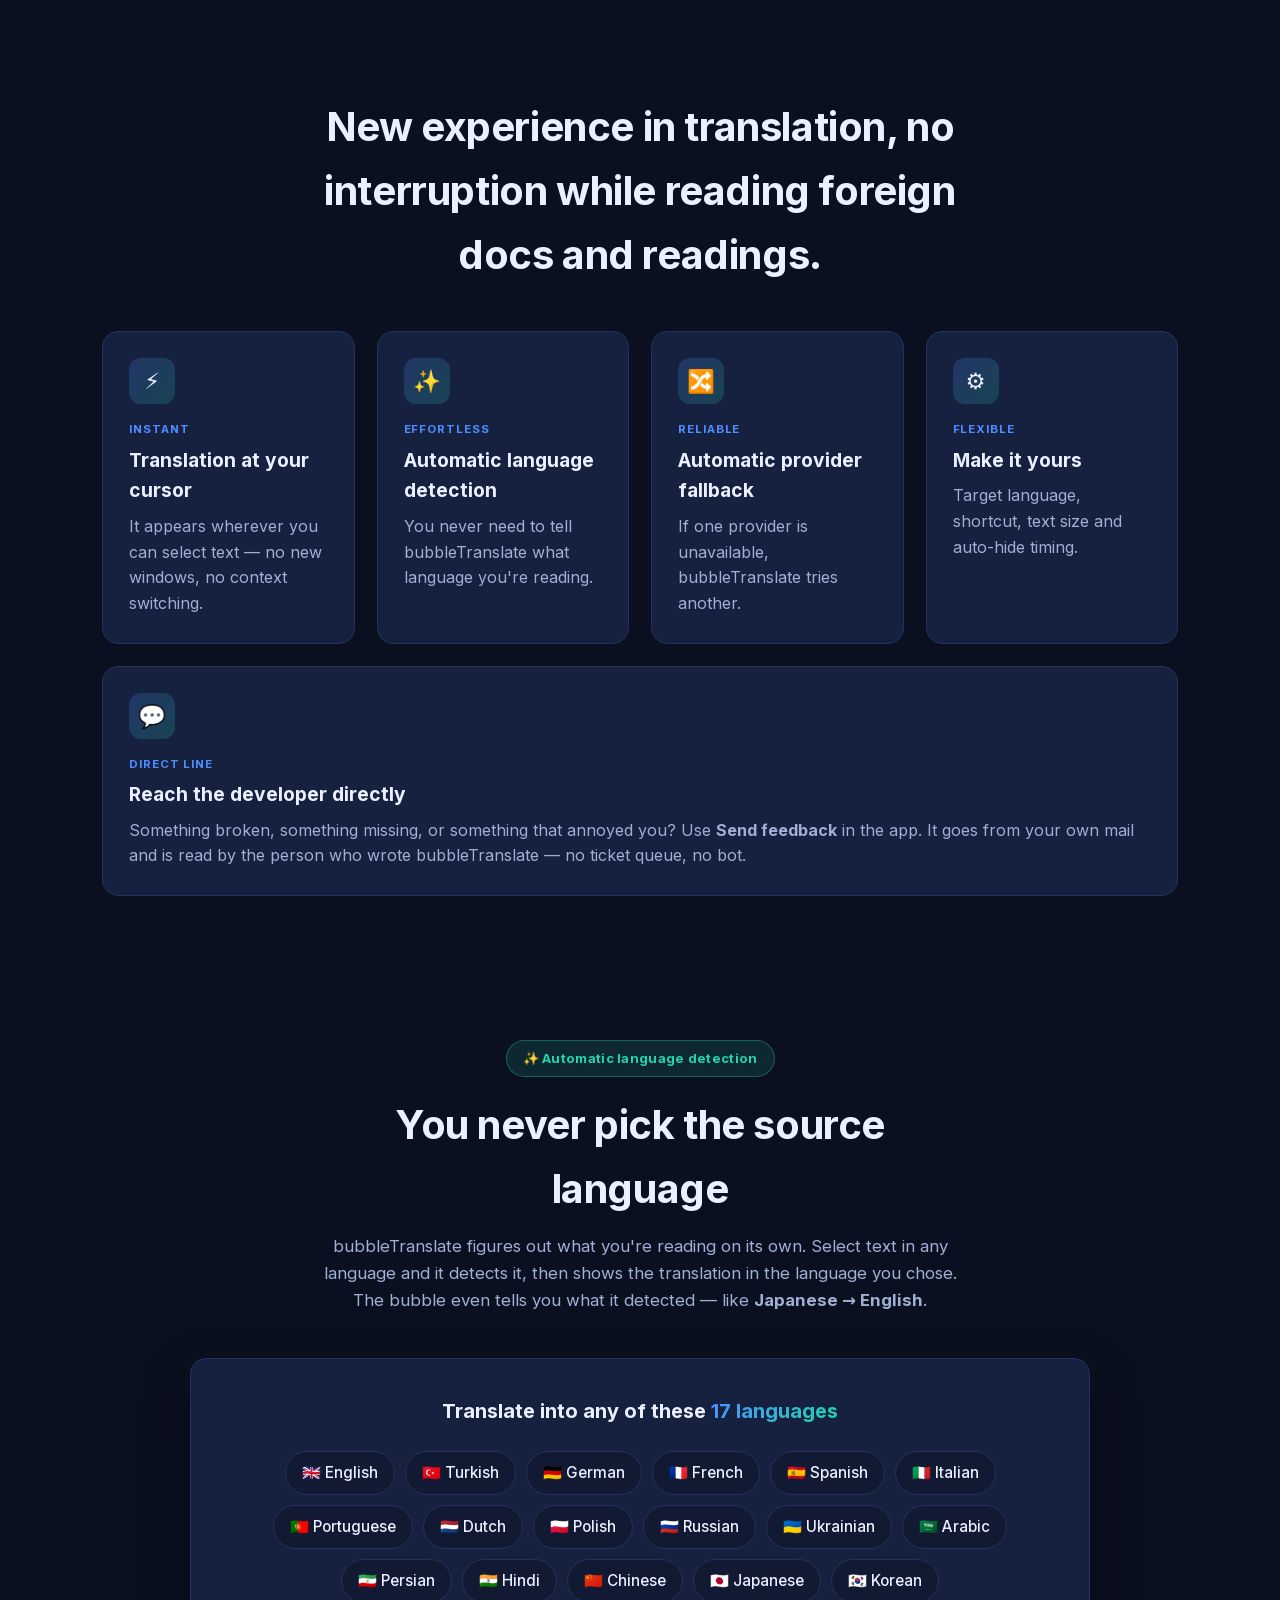
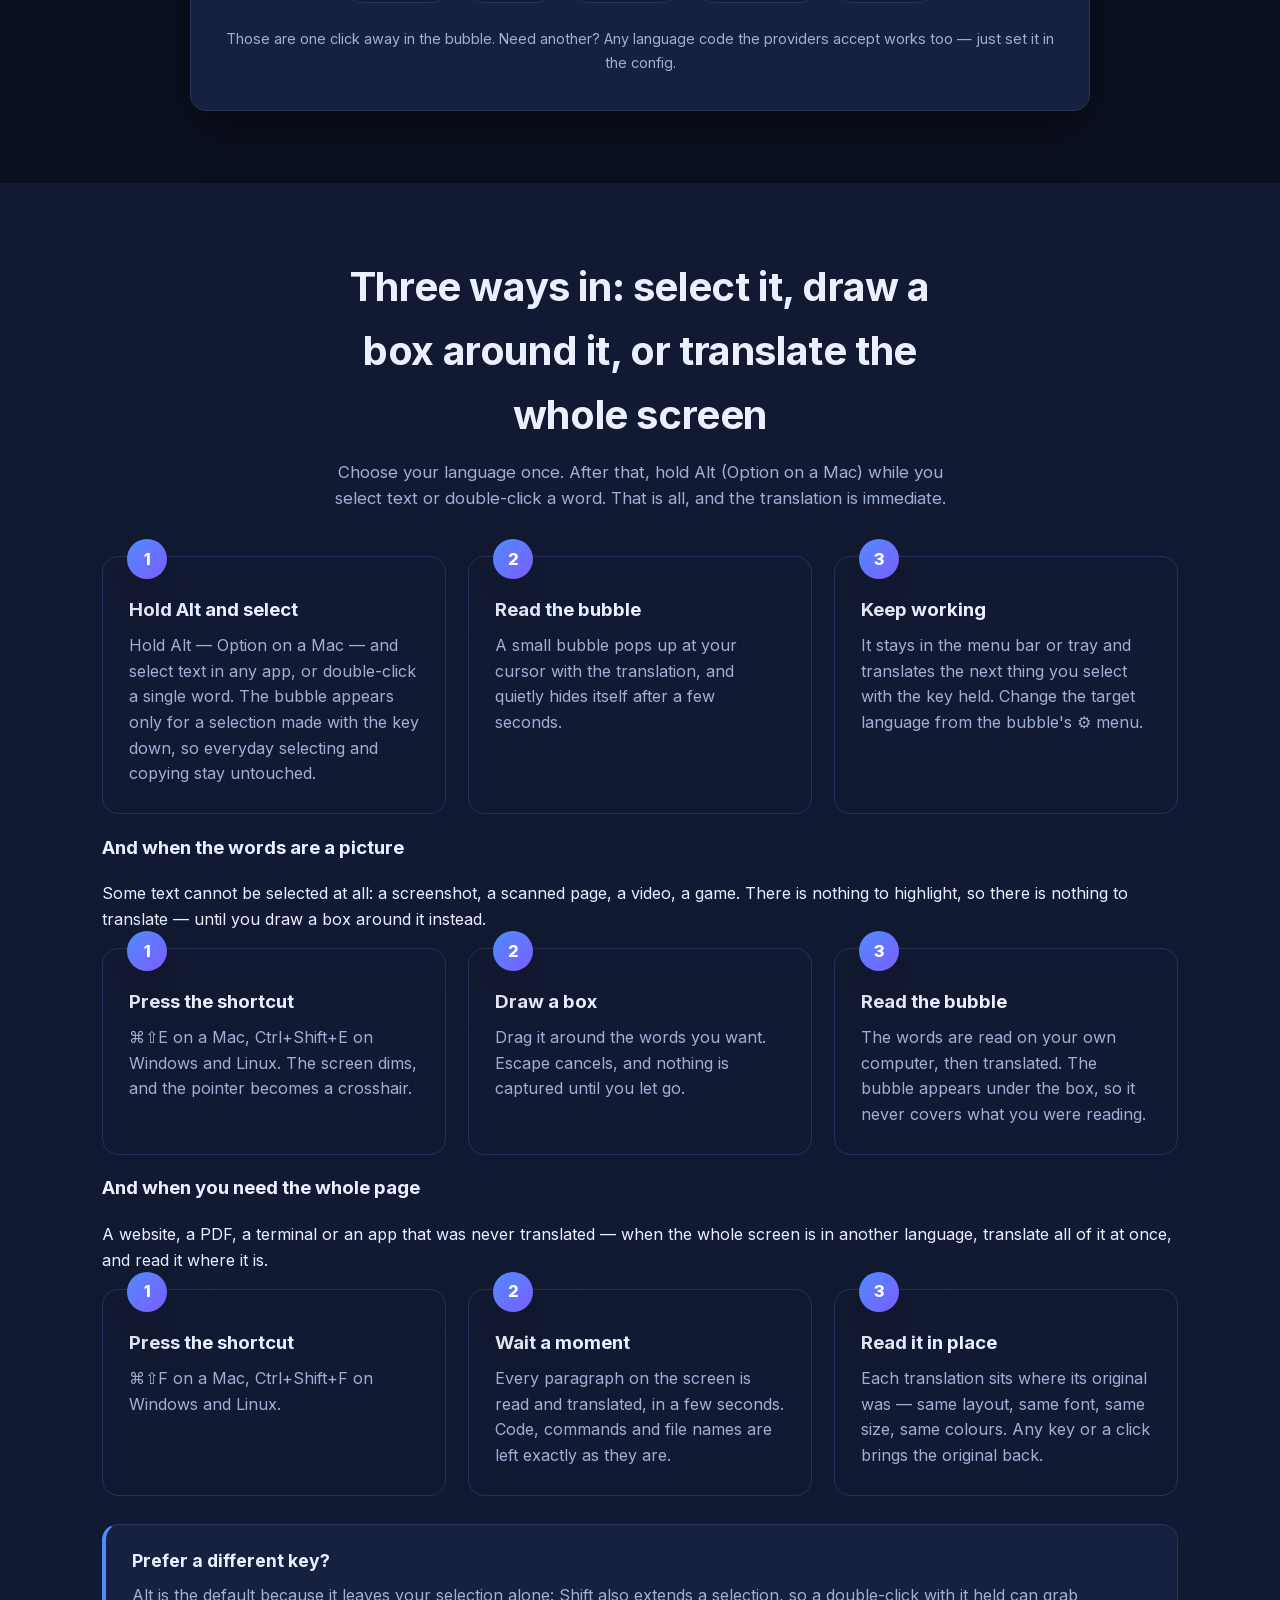
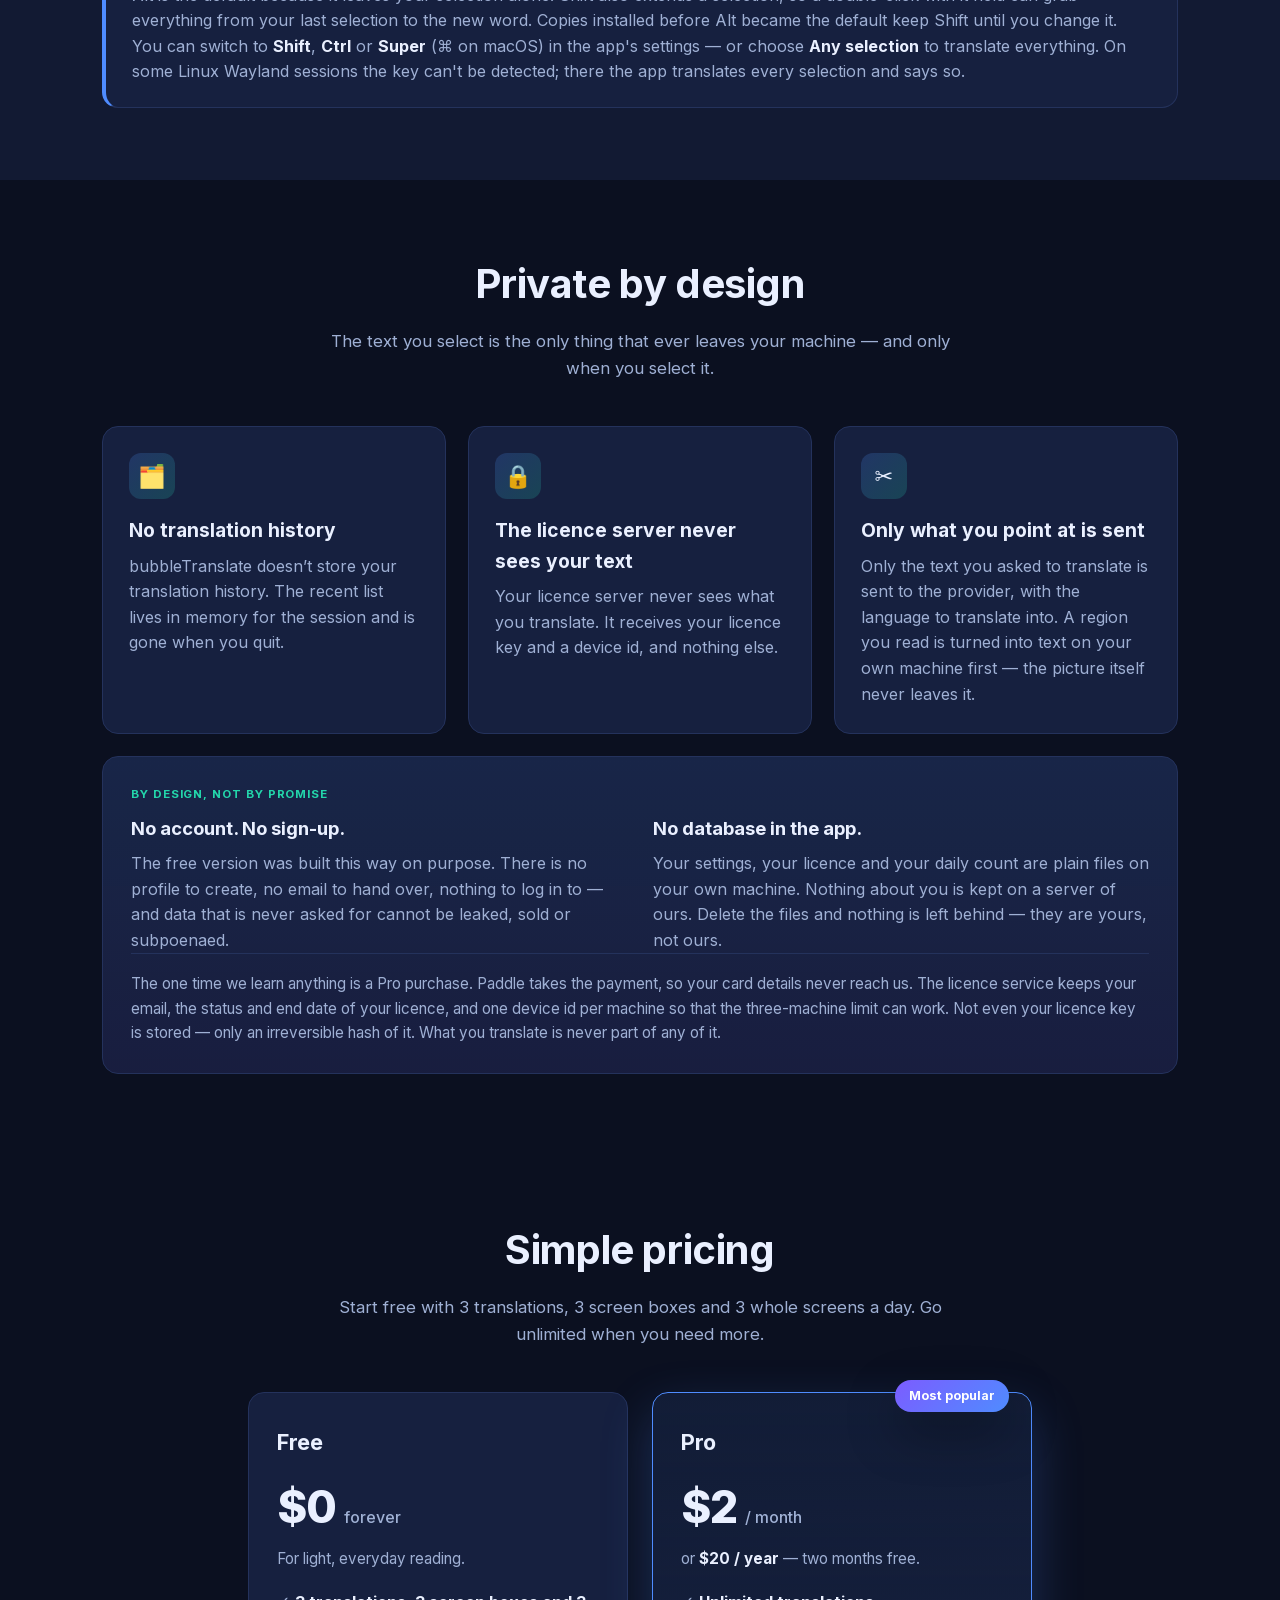
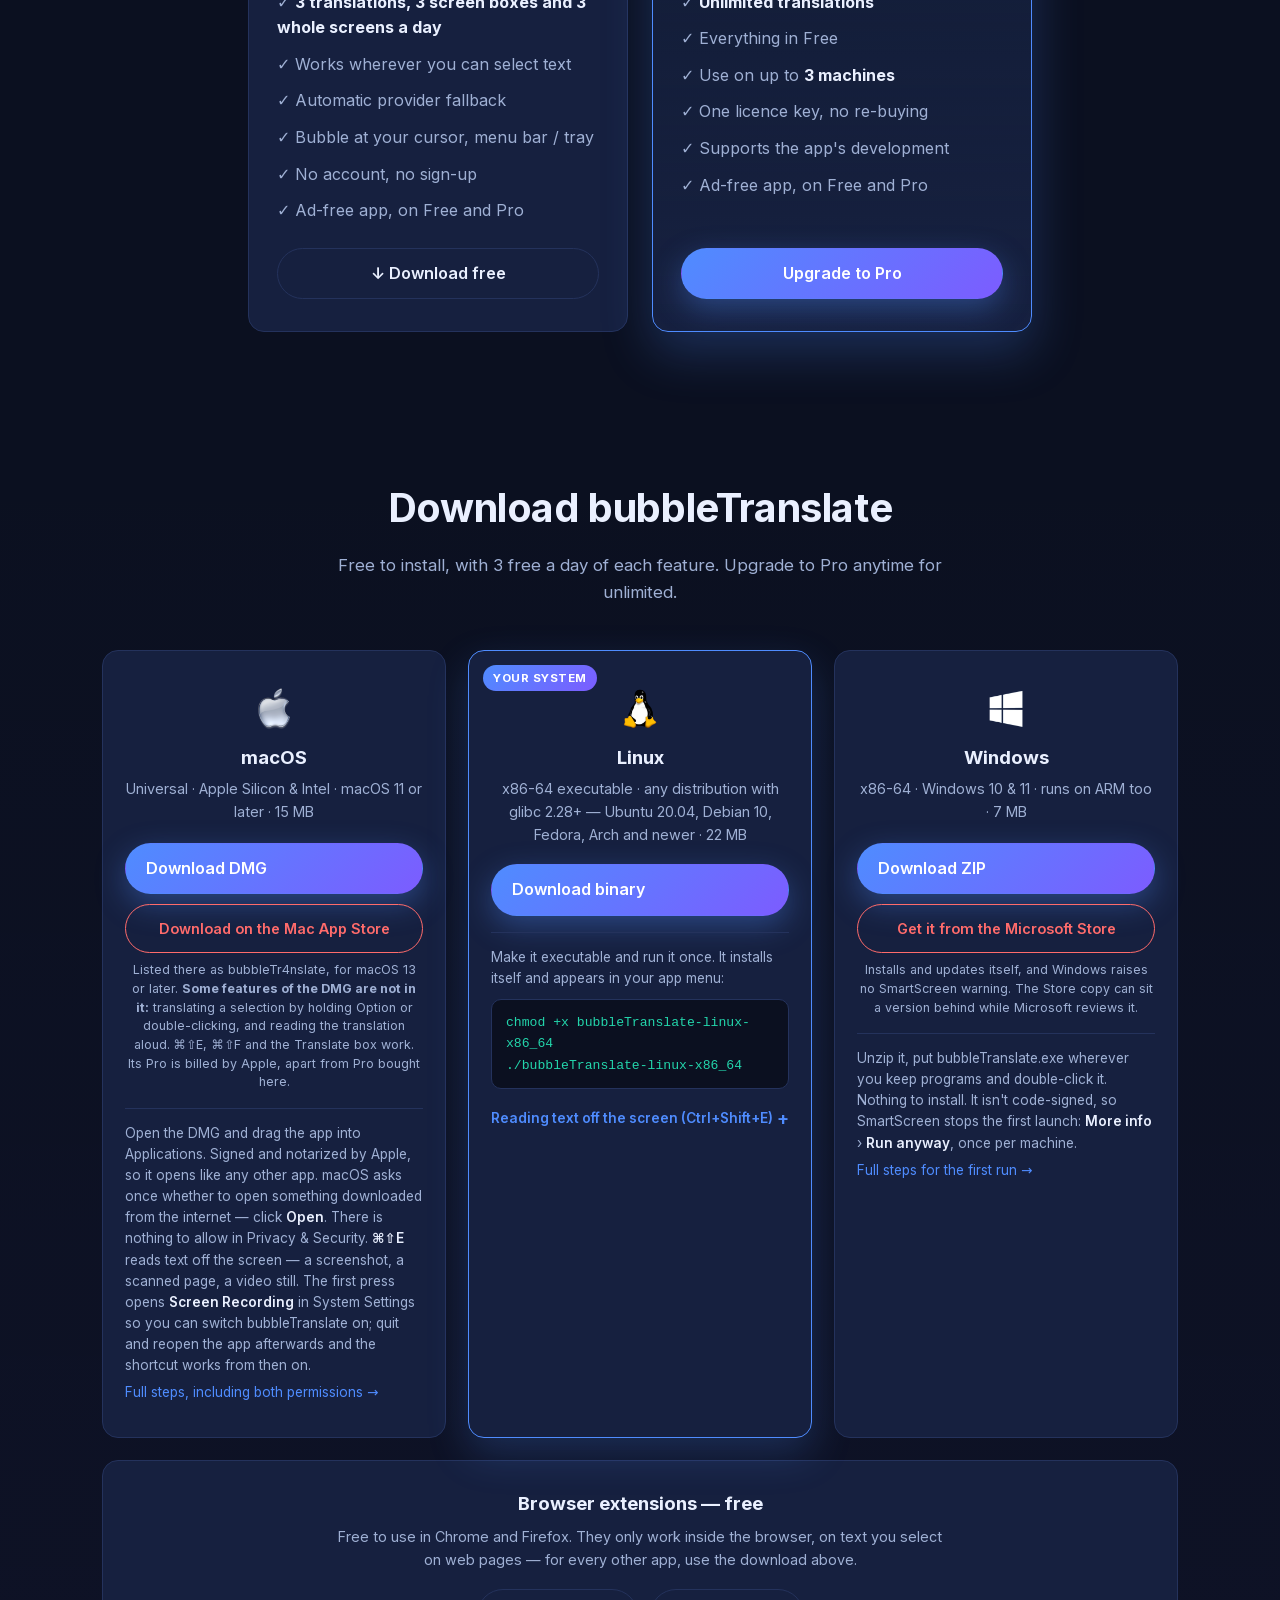
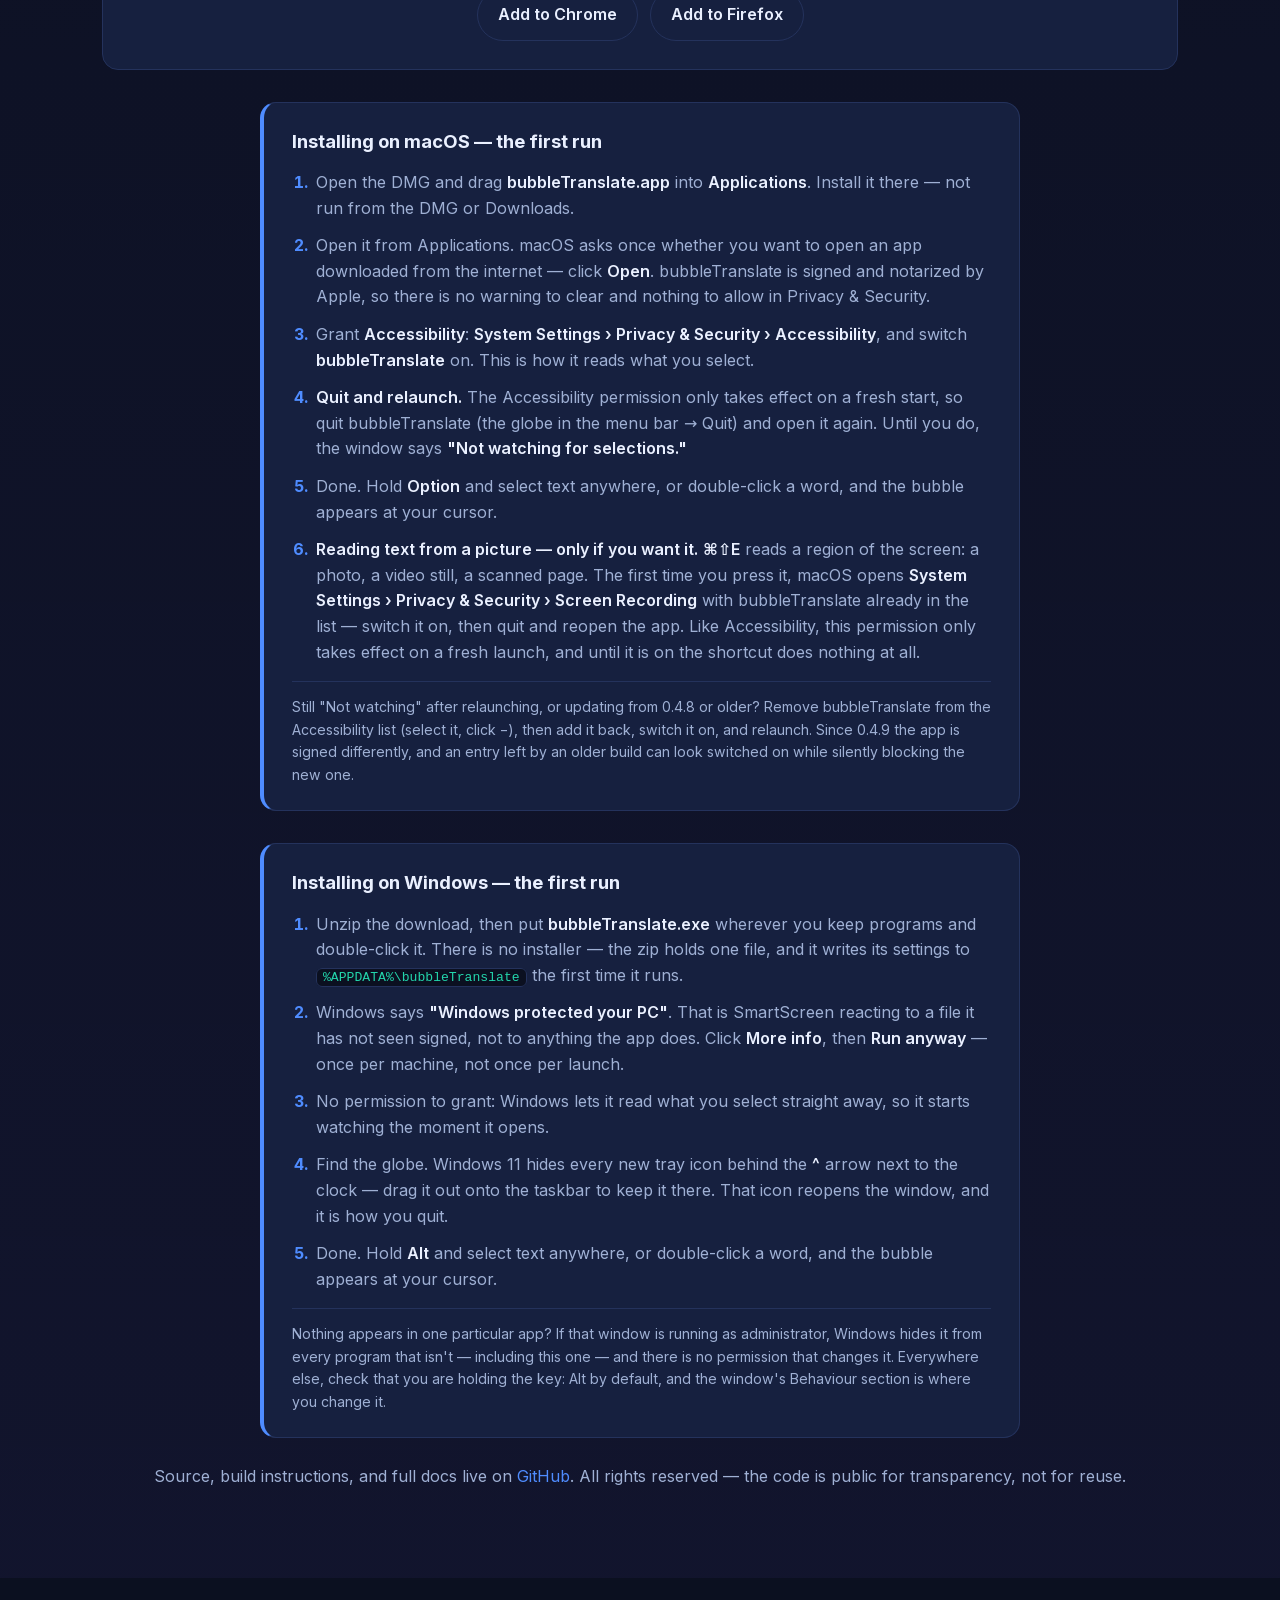
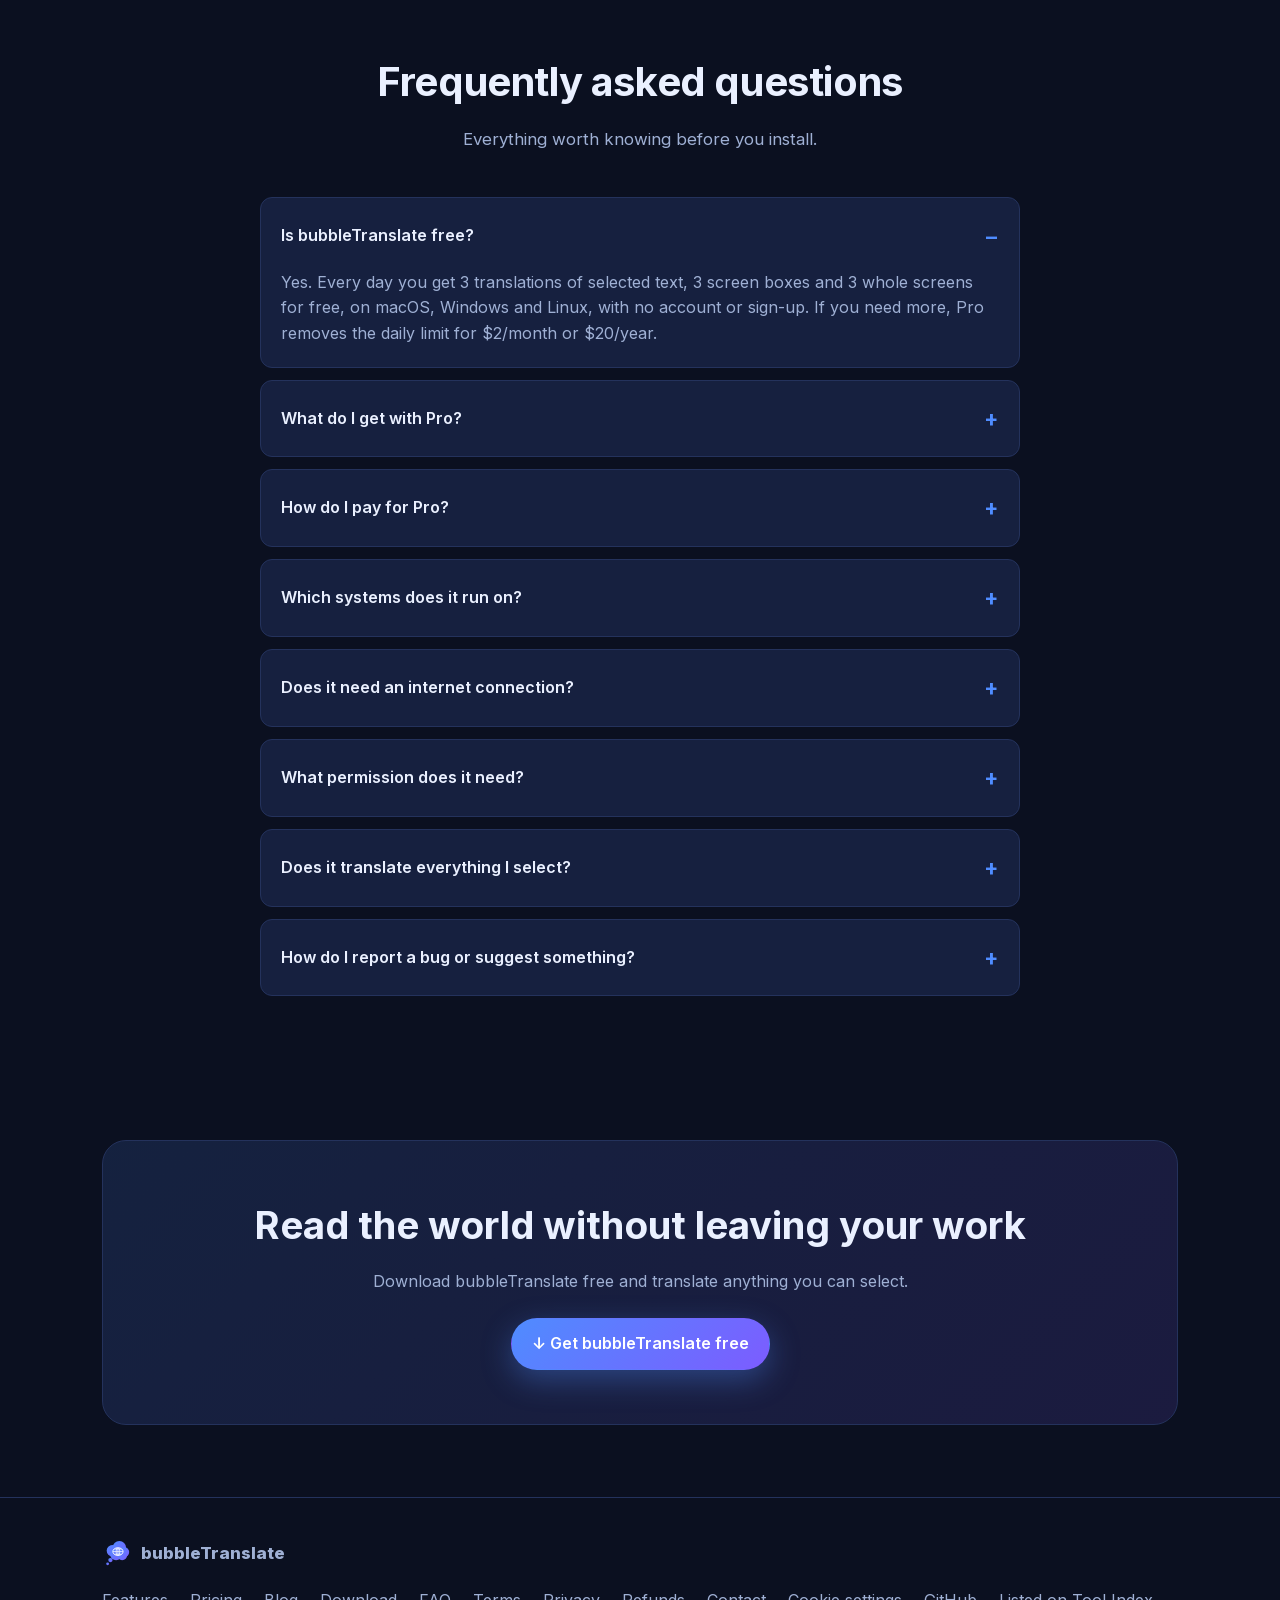
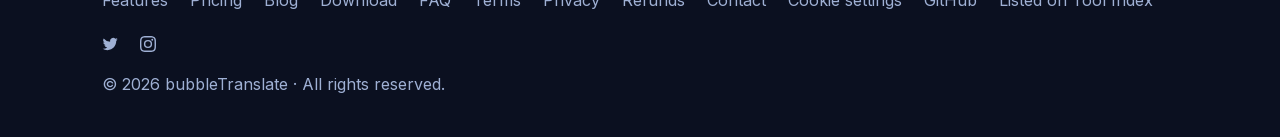
==== commit 3cbe8b28: "Show deskMonk under the name in the header, with its logo The strip above the header was too easy to" ====
--- a/index.html
+++ b/index.html
@@ -45,7 +45,7 @@
   <meta property="og:type" content="website">
   <link rel="icon" type="image/svg+xml" href="favicon.svg">
   <link rel="preload" href="/fonts/inter-latin.woff2" as="font" type="font/woff2" crossorigin>
-  <link rel="stylesheet" href="styles.css?v=20261114-sibling">
+  <link rel="stylesheet" href="styles.css?v=20261114-sibling2">
   <link rel="canonical" href="https://bubbletranslate.app/">
   <link rel="alternate" hreflang="en" href="https://bubbletranslate.app/">
   <link rel="alternate" hreflang="tr" href="https://bubbletranslate.app/tr/">
@@ -89,13 +89,15 @@
   <noscript><iframe src="https://www.googletagmanager.com/ns.html?id=GTM-MLKTRCKQ"
   height="0" width="0" style="display:none;visibility:hidden"></iframe></noscript>
   <!-- End Google Tag Manager (noscript) -->
-  <div class="sibling"><div class="container"><a href="https://deskmonk.app">deskMonk ↗</a></div></div>
   <header class="site">
     <div class="container nav">
+      <div class="brand-group">
       <a class="brand" href="#top">
         <img class="logo" src="favicon.svg" alt="bubbleTranslate logo">
         bubbleTranslate
       </a>
+        <a class="sibling" href="https://deskmonk.app"><img src="/logos/deskmonk.svg" alt="">deskMonk ↗</a>
+      </div>
       <nav class="nav-links" id="navLinks">
         <a href="#features" data-i18n="nav.features">Features</a>
         <a href="#languages" data-i18n="nav.languages">Languages</a>
--- a/styles.css
+++ b/styles.css
@@ -740,8 +740,9 @@
   .consent-actions .btn { flex: 1; justify-content: center; }
 }
 
-/* A slim strip above the header for our other app. It is not in the header
-   row because that row has no room left: see the note on .nav-links. */
-.sibling { font-size: .8rem; padding: 5px 0; border-bottom: 1px solid var(--border); }
-.sibling a { color: var(--muted); }
-.sibling a:hover { color: var(--text); }
+/* Our other app, under the name in the header. Under it rather than beside
+   it because the row has no room left: see the note on .nav-links. */
+.brand-group { display: flex; flex-direction: column; gap: 3px; }
+.sibling { display: flex; align-items: center; gap: 6px; font-weight: 600; font-size: .9rem; white-space: nowrap; }
+.sibling img { width: 22px; height: 22px; border-radius: 6px; }
+.sibling:hover { color: var(--brand); }
